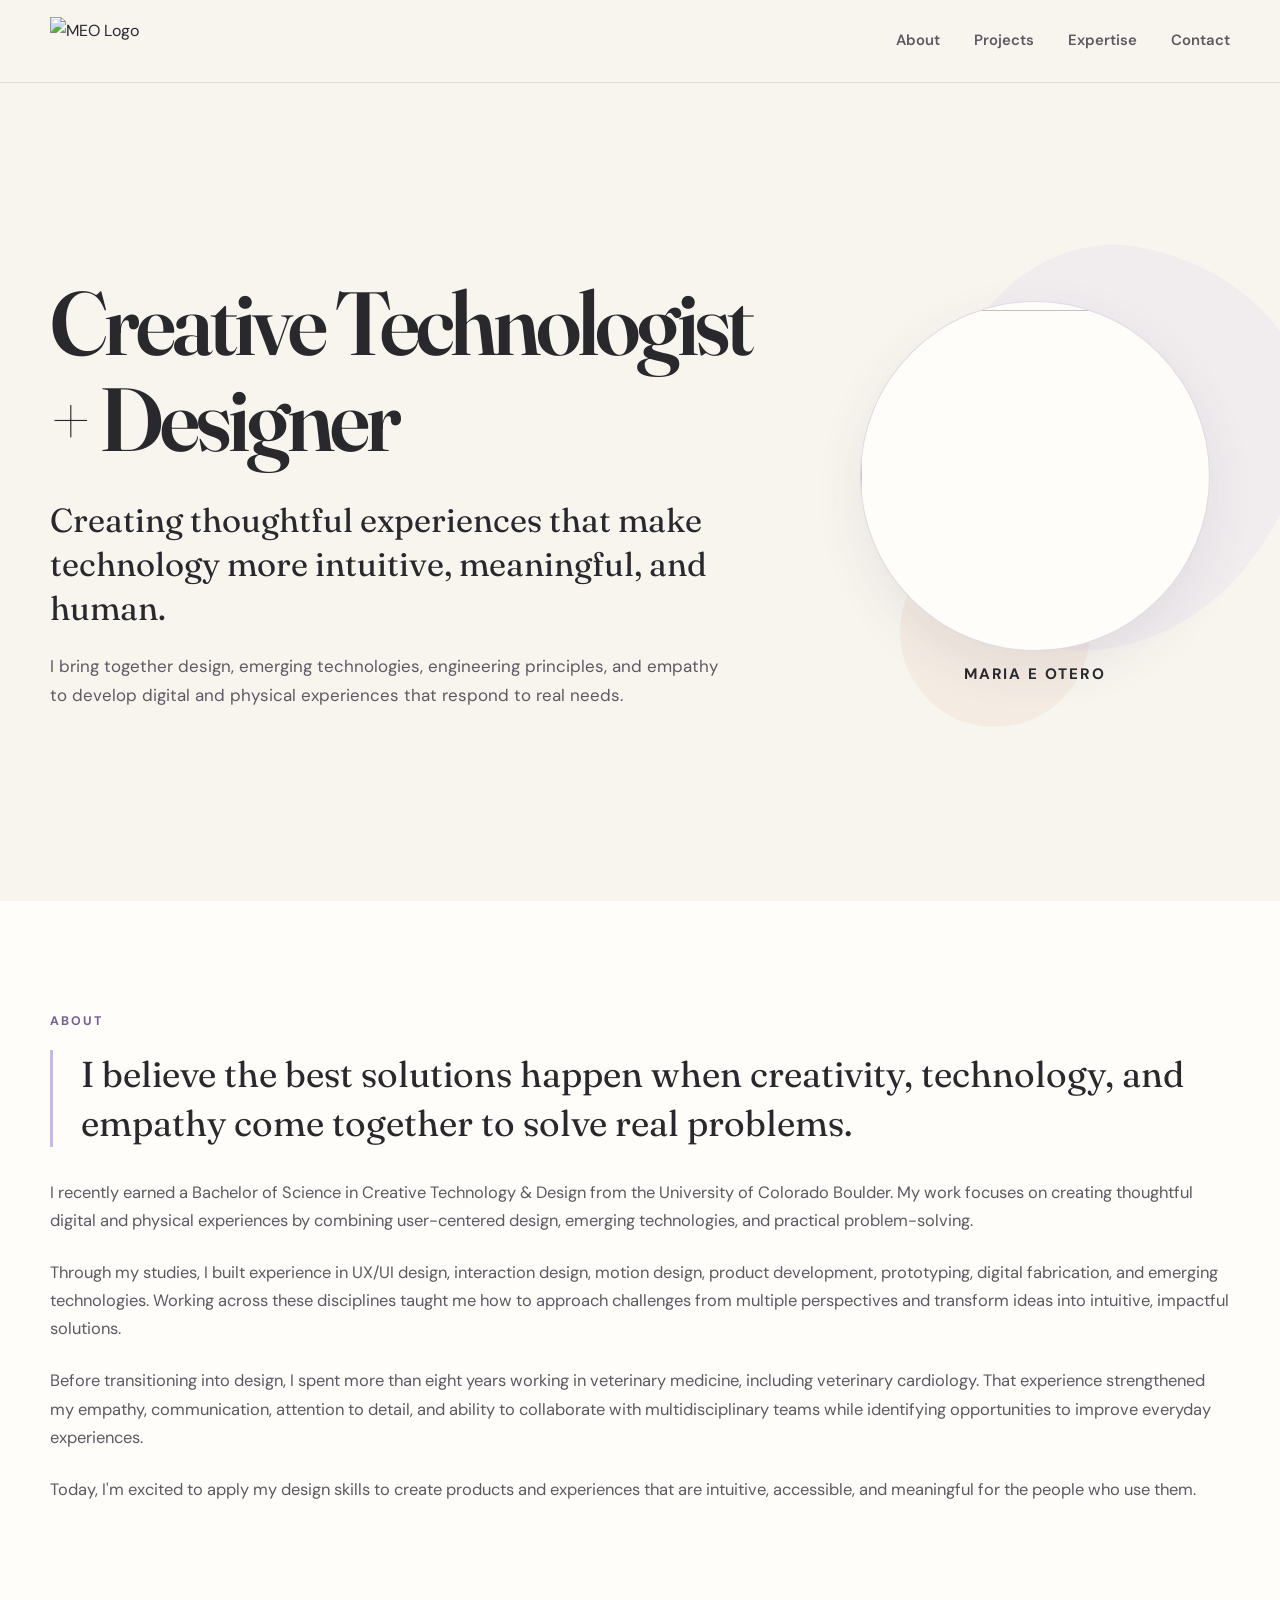
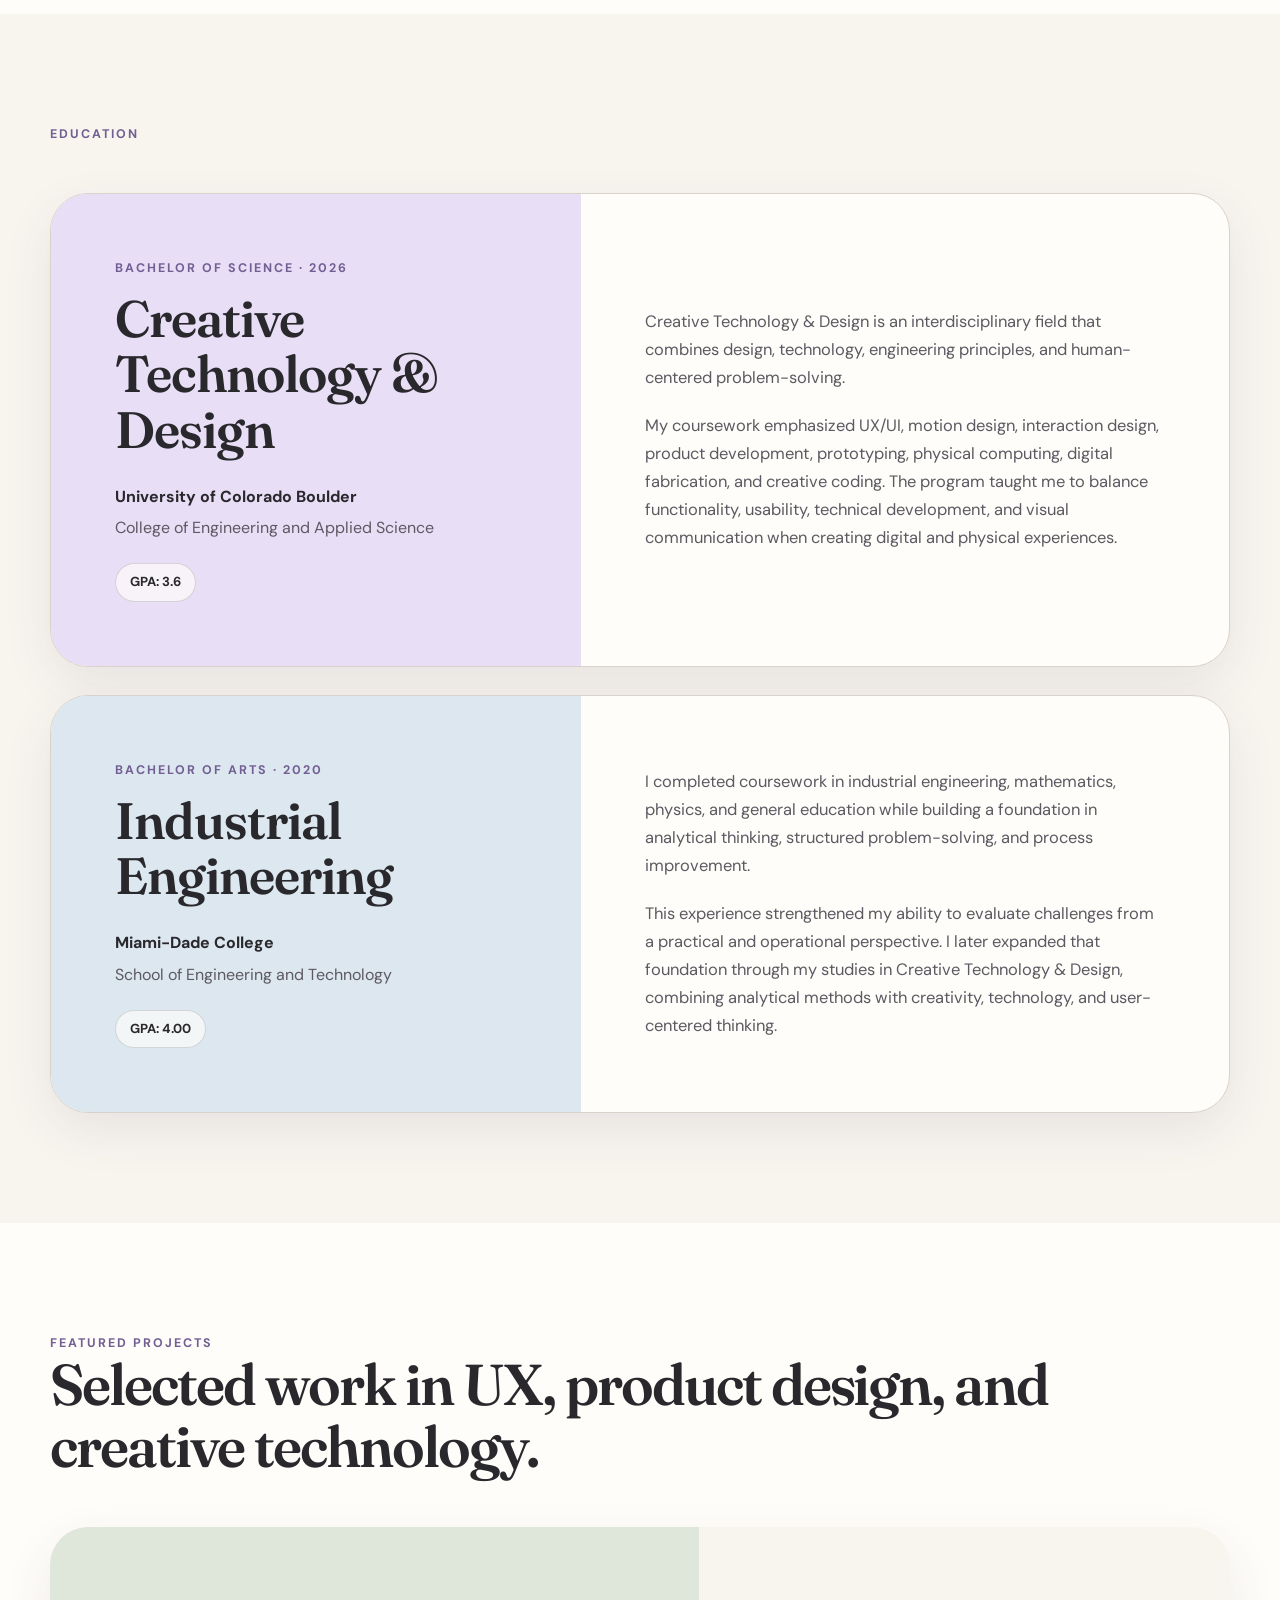
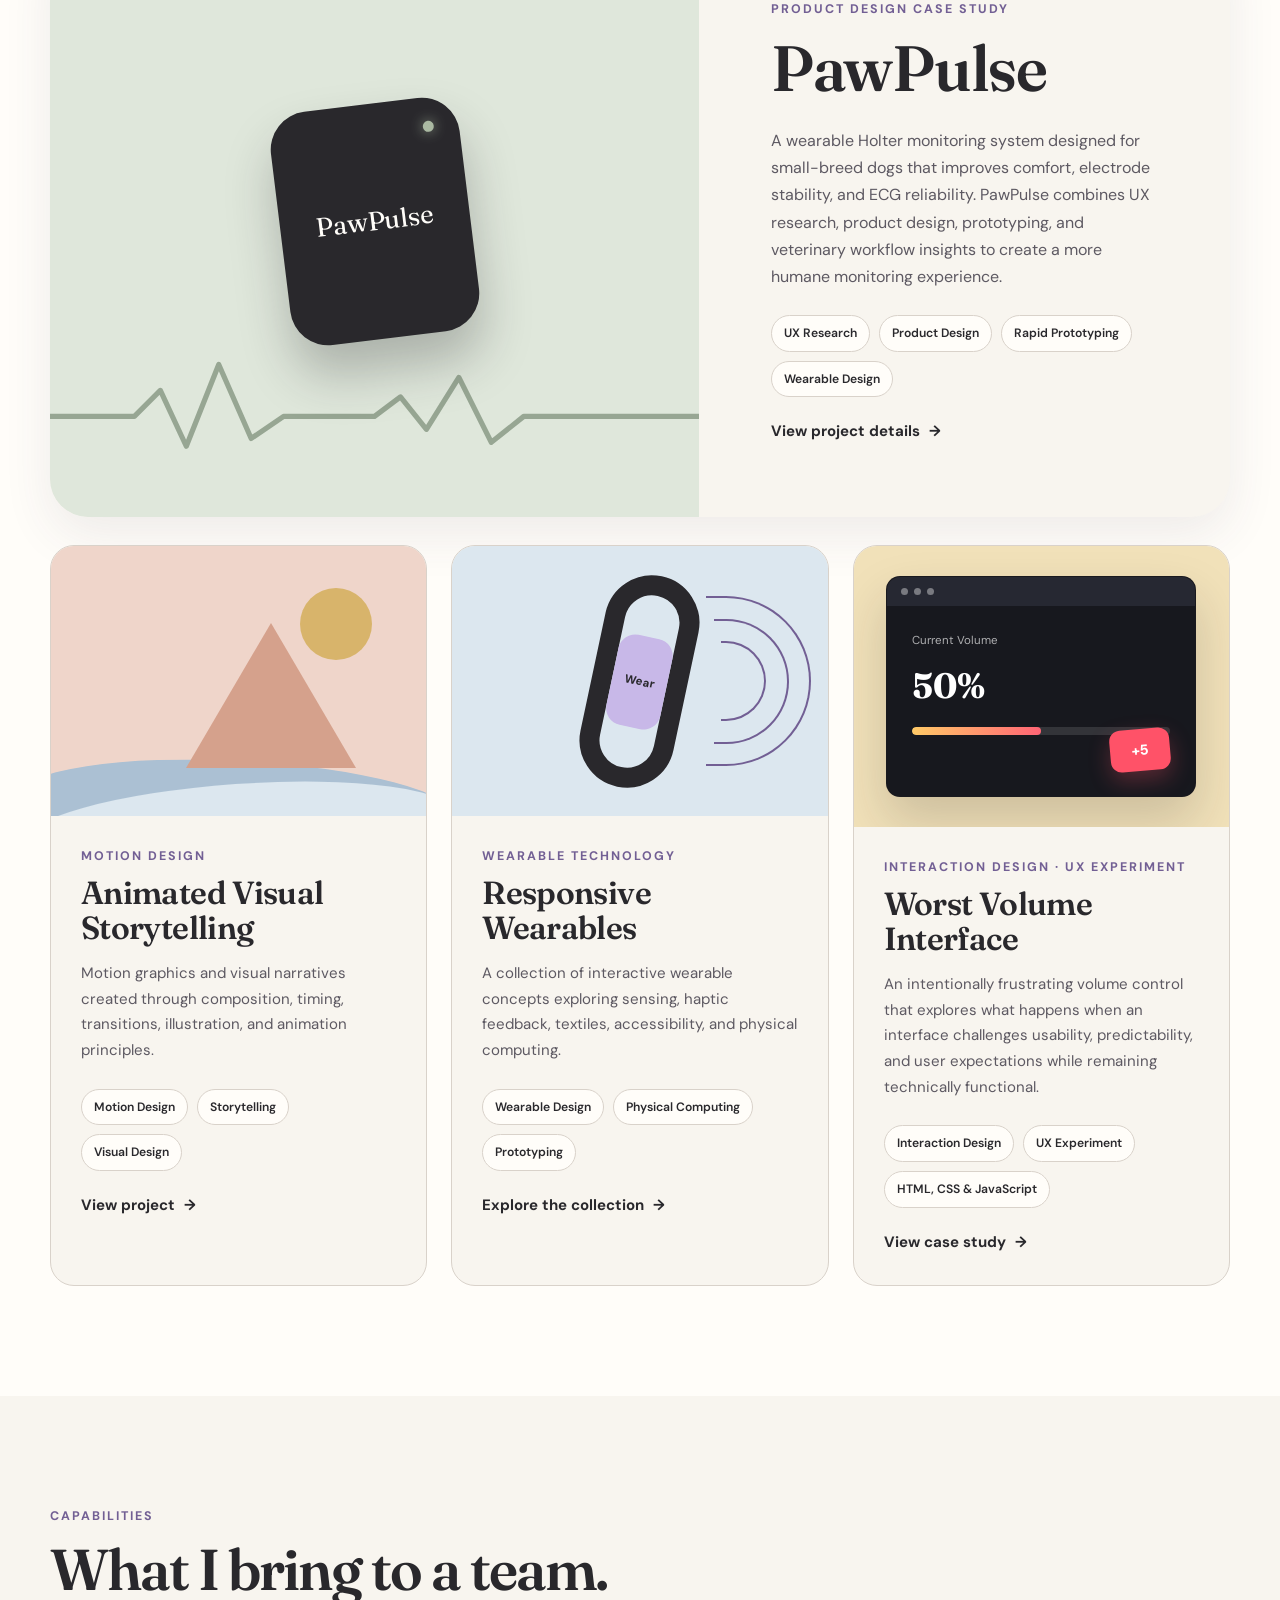
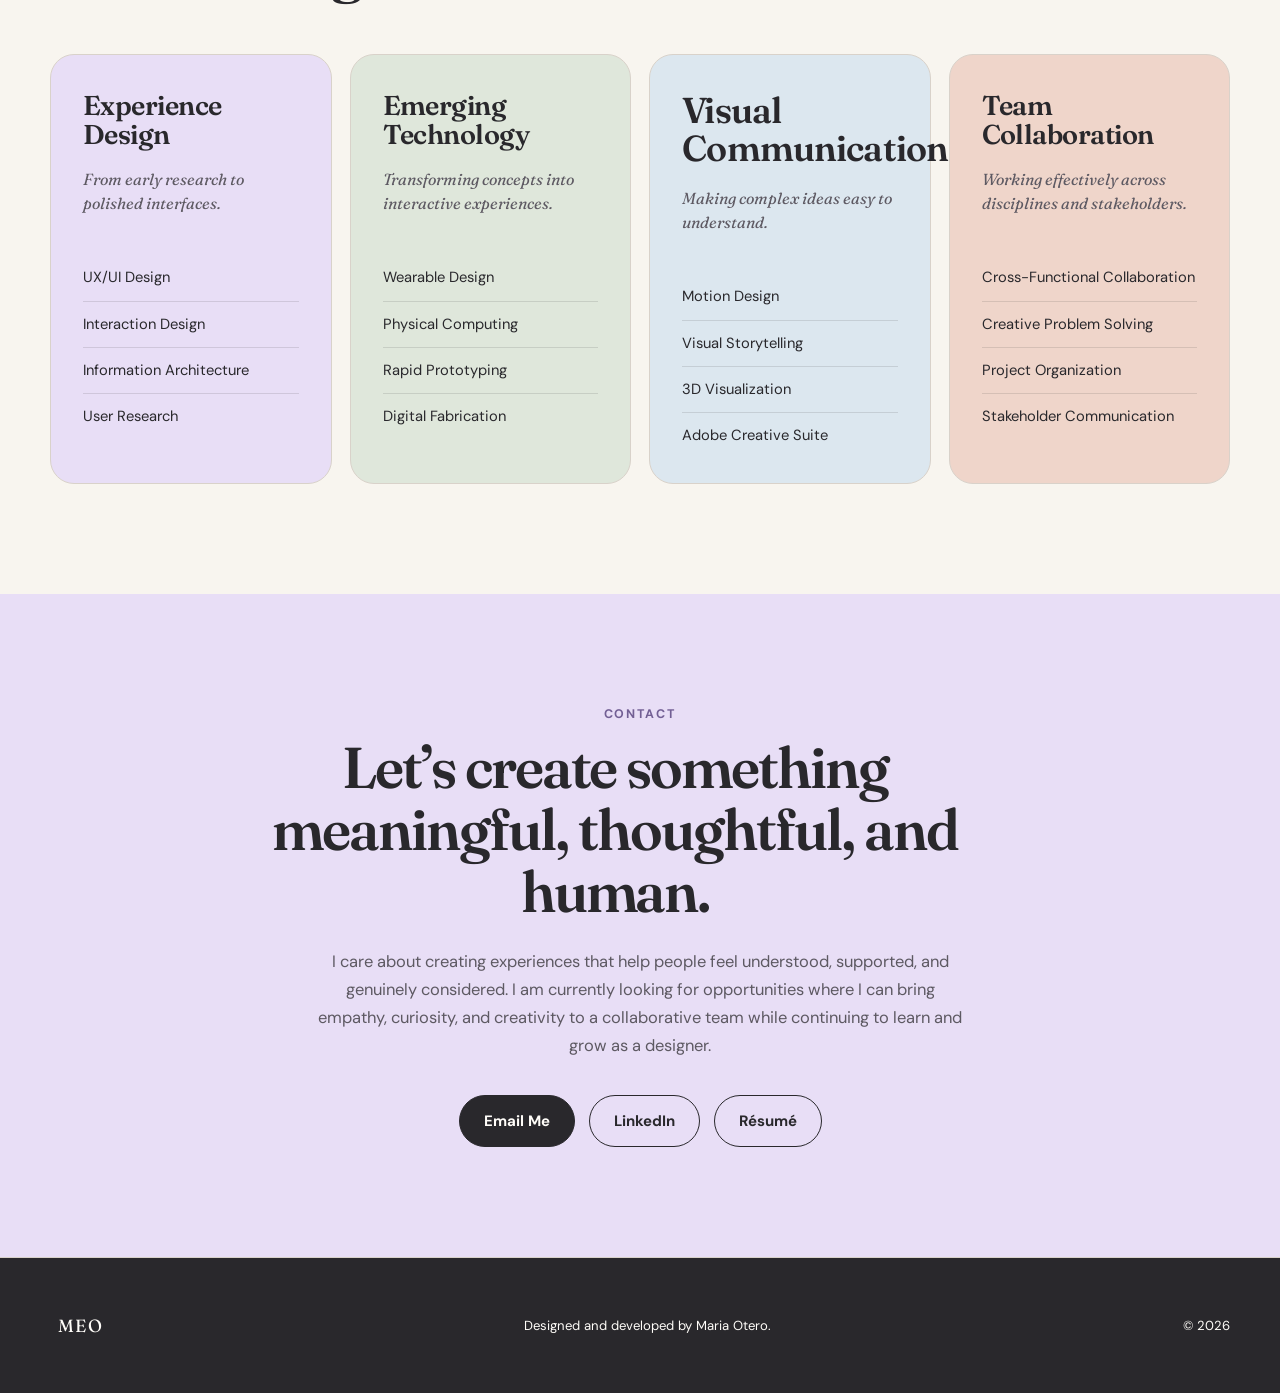
==== index.html @ 3a594c8f "progression" ====
<!DOCTYPE html>
<html lang="en">
<head>
  <meta charset="UTF-8">

  <meta
    name="viewport"
    content="width=device-width, initial-scale=1.0"
  >

  <meta
    name="description"
    content="Portfolio of Maria Otero, a Creative Technologist and Designer creating thoughtful digital and physical experiences."
  >

  <title>Maria Otero | Creative Technologist + Designer</title>

  <link rel="stylesheet" href="style.css">
</head>

<body>

  <!-- Header and navigation -->
<header class="site-header">
  <nav class="navigation container" aria-label="Main navigation">

    <a class="brand" href="#home" aria-label="Maria Otero homepage">
  <img
    src="assets/images/meo-logo.png"
    alt="MEO Logo"
    class="brand-logo"
  >
</a>

    <div class="nav-links">
      <a href="#about">About</a>
      <a href="#projects">Projects</a>
      <a href="#expertise">Expertise</a>
      <a href="#contact">Contact</a>
    </div>

  </nav>
  </header>


  <main>

    <!-- Hero -->
<section class="hero section" id="home">
  <div class="hero-layout container">

    <div class="hero-content">

      <h1>Creative Technologist + Designer</h1>

      <p class="hero-tagline">
        Creating thoughtful experiences that make technology more
        intuitive, meaningful, and human.
      </p>

      <p class="hero-description">
        I bring together design, emerging technologies, engineering
        principles, and empathy to develop digital and physical
        experiences that respond to real needs.
      </p>

    </div>

    <div class="hero-art" aria-hidden="true">

      <div class="hero-shape hero-shape-one"></div>
      <div class="hero-shape hero-shape-two"></div>

      <div class="hero-portrait-group">

        <div class="hero-portrait-placeholder">
          <img
            class="hero-portrait"
            src="assets/images/maria-portrait.png"
            alt=""
          >
        </div>

        <p class="hero-portrait-name">Maria E Otero</p>

      </div>

    </div>

  </div>
</section>


    <!-- About -->
    <section class="about section" id="about">
      <div class="container">

        <p class="section-label">About</p>

        <div class="about-introduction">
          <p>
            I believe the best solutions happen when creativity, technology,
            and empathy come together to solve real problems.
          </p>
        </div>

        <div class="about-copy">
          <p>
            I recently earned a Bachelor of Science in Creative Technology & Design from the University of Colorado Boulder. My work focuses on creating thoughtful digital and physical experiences by combining user-centered design, emerging technologies, and practical problem-solving.
          </p>

          <p>
            Through my studies, I built experience in UX/UI design, interaction
    design, motion design, product development, prototyping, digital
    fabrication, and emerging technologies. Working across these disciplines
    taught me how to approach challenges from multiple perspectives and
    transform ideas into intuitive, impactful solutions.
          </p>

          <p>
            Before transitioning into design, I spent more than eight years working
    in veterinary medicine, including veterinary cardiology. That experience
    strengthened my empathy, communication, attention to detail, and ability
    to collaborate with multidisciplinary teams while identifying opportunities
    to improve everyday experiences.
          </p>

          <p>
            Today, I'm excited to apply my design skills to create products and
    experiences that are intuitive, accessible, and meaningful for the people
    who use them.
          </p>
        </div>

      </div>
    </section>


    <!-- Education -->
<section class="education section" id="education">
  <div class="container">

    <div class="section-heading">
      <p class="section-label">Education</p>
    </div>

    <div class="education-list">

      <!-- Creative Technology & Design degree -->
      <article class="education-card education-card-primary">

        <div class="education-main">
          <p class="card-eyebrow">Bachelor of Science · 2026</p>

          <h3>Creative Technology &amp; Design</h3>

          <p class="school-name">
            University of Colorado Boulder
          </p>

          <p class="college-name">
            College of Engineering and Applied Science
          </p>

          <p class="education-grade">
            GPA: 3.6
          </p>
        </div>

        <div class="education-description">
          <p>
            Creative Technology &amp; Design is an interdisciplinary field
            that combines design, technology, engineering principles, and
            human-centered problem-solving.
          </p>

          <p>
            My coursework emphasized UX/UI, motion design, interaction
            design, product development, prototyping, physical computing,
            digital fabrication, and creative coding. The program taught me
            to balance functionality, usability, technical development, and
            visual communication when creating digital and physical
            experiences.
          </p>
        </div>

      </article>


      <!-- Industrial Engineering degree -->
      <article class="education-card education-card-secondary">

        <div class="education-main">
          <p class="card-eyebrow">Bachelor of Arts · 2020</p>

          <h3>Industrial Engineering</h3>

          <p class="school-name">
            Miami-Dade College
          </p>

          <p class="college-name">
            School of Engineering and Technology
          </p>

          <p class="education-grade">
            GPA: 4.00
          </p>
        </div>

        <div class="education-description">
          <p>
            I completed coursework in industrial engineering, mathematics,
            physics, and general education while building a foundation in
            analytical thinking, structured problem-solving, and process
            improvement.
          </p>

          <p>
            This experience strengthened my ability to evaluate challenges
            from a practical and operational perspective. I later expanded
            that foundation through my studies in Creative Technology
            &amp; Design, combining analytical methods with creativity,
            technology, and user-centered thinking.
          </p>
        </div>

      </article>

    </div>

  </div>
</section>


    <!-- Projects -->
<section class="projects section" id="projects">
  <div class="container">

    <div class="section-heading">
      <div>
        <p class="section-label">Featured Projects</p>
        <h2>Selected work in UX, product design, and creative technology.</h2>
      </div>
    </div>

    <!-- Featured project -->
    <article class="featured-project">
      <div class="featured-project-visual">
        <div class="pawpulse-device">
          <span class="device-light"></span>
          <p>PawPulse</p>
        </div>

        <div class="signal-line" aria-hidden="true">
          <svg viewBox="0 0 500 100" role="presentation">
            <polyline
              points="0,55 65,55 85,35 105,78 130,15 155,72 180,55 250,55 270,40 290,65 315,25 340,75 365,55 500,55"
              fill="none"
              stroke="currentColor"
              stroke-width="4"
              stroke-linecap="round"
              stroke-linejoin="round"
            />
          </svg>
        </div>
      </div>

      <div class="featured-project-content">
        <p class="card-eyebrow">Product Design Case Study</p>

        <h3>PawPulse</h3>

        <p>
          A wearable Holter monitoring system designed for small-breed dogs
          that improves comfort, electrode stability, and ECG reliability.
          PawPulse combines UX research, product design, prototyping, and
          veterinary workflow insights to create a more humane monitoring
          experience.
        </p>

        <div class="project-tags">
          <span>UX Research</span>
          <span>Product Design</span>
          <span>Rapid Prototyping</span>
          <span>Wearable Design</span>
        </div>

        <a class="text-link" href="pawpulse.html">
          View project details
          <span aria-hidden="true">→</span>
        </a>
      </div>
    </article>

    <!-- Additional projects -->
    <div class="project-grid">

      <!-- Motion Design -->
      <article class="project-card">
        <div class="project-visual motion-visual" aria-hidden="true">
          <div class="motion-sun"></div>
          <div class="motion-wave wave-one"></div>
          <div class="motion-wave wave-two"></div>
          <div class="motion-volcano"></div>
        </div>

        <div class="project-card-content">
          <p class="card-eyebrow">Motion Design</p>

          <h3>Animated Visual Storytelling</h3>

          <p>
            Motion graphics and visual narratives created through composition,
            timing, transitions, illustration, and animation principles.
          </p>

          <div class="project-tags">
            <span>Motion Design</span>
            <span>Storytelling</span>
            <span>Visual Design</span>
          </div>

          <a class="text-link" href="motion-design.html">
            View project
            <span aria-hidden="true">→</span>
          </a>
        </div>
      </article>

      <!-- Wearable Technology -->
<article class="project-card">
  <div class="project-visual echoband-visual" aria-hidden="true">
    <div class="wristband">
      <div class="wristband-screen">Wear</div>
    </div>

    <span class="echo echo-one"></span>
    <span class="echo echo-two"></span>
    <span class="echo echo-three"></span>
  </div>

  <div class="project-card-content">
    <p class="card-eyebrow">Wearable Technology</p>

    <h3>Responsive Wearables</h3>

    <p>
      A collection of interactive wearable concepts exploring sensing,
      haptic feedback, textiles, accessibility, and physical computing.
    </p>

    <div class="project-tags">
      <span>Wearable Design</span>
      <span>Physical Computing</span>
      <span>Prototyping</span>
    </div>

    <a class="text-link" href="wearable-technology.html">
      Explore the collection
      <span aria-hidden="true">→</span>
    </a>
  </div>
</article>

      <!-- Interactive Web -->
<article class="project-card">

  <div class="project-visual interaction-visual" aria-hidden="true">
    <div class="worst-volume-preview">

      <div class="worst-volume-browser">
        <div class="browser-bar">
          <span></span>
          <span></span>
          <span></span>
        </div>

        <div class="worst-volume-screen">
          <p>Current Volume</p>

          <div class="worst-volume-number">
            50%
          </div>

          <div class="worst-volume-meter">
            <span></span>
          </div>

          <div class="escaping-volume-button">
            +5
          </div>
        </div>
      </div>

    </div>
  </div>

  <div class="project-card-content">

    <p class="card-eyebrow">
      Interaction Design · UX Experiment
    </p>

    <h3>Worst Volume Interface</h3>

    <p>
      An intentionally frustrating volume control that explores what happens
      when an interface challenges usability, predictability, and user
      expectations while remaining technically functional.
    </p>

    <div class="project-tags">
      <span>Interaction Design</span>
      <span>UX Experiment</span>
      <span>HTML, CSS &amp; JavaScript</span>
    </div>

    <a class="text-link" href="interactive-web.html">
      View case study
      <span aria-hidden="true">→</span>
    </a>

  </div>
</article>

    </div>
  </div>
</section>


    <!-- Capabilities -->
<section class="skills section" id="expertise">

  <div class="container">

    <div class="section-heading">
      <div>

        <p class="section-label">
          Capabilities
        </p>

        <h2>
          What I bring to a team.
        </h2>

      </div>
    </div>


    <div class="skills-grid">

      <!-- Experience Design -->
      <article class="skill-card">

        <h3>
          Experience Design
        </h3>

        <p class="skill-description">
          From early research to polished interfaces.
        </p>

        <ul>
          <li>UX/UI Design</li>
          <li>Interaction Design</li>
          <li>Information Architecture</li>
          <li>User Research</li>
        </ul>

      </article>


      <!-- Emerging Technology -->
      <article class="skill-card">

        <h3>
          Emerging Technology
        </h3>

        <p class="skill-description">
          Transforming concepts into interactive experiences.
        </p>

        <ul>
          <li>Wearable Design</li>
          <li>Physical Computing</li>
          <li>Rapid Prototyping</li>
          <li>Digital Fabrication</li>
        </ul>

      </article>


      <!-- Visual Communication -->
      <article class="skill-card">

        <h3>
          Visual Communication
        </h3>

        <p class="skill-description">
          Making complex ideas easy to understand.
        </p>

        <ul>
          <li>Motion Design</li>
          <li>Visual Storytelling</li>
          <li>3D Visualization</li>
          <li>Adobe Creative Suite</li>
        </ul>

      </article>


      <!-- Team Collaboration -->
      <article class="skill-card">

        <h3>
          Team Collaboration
        </h3>

        <p class="skill-description">
          Working effectively across disciplines and stakeholders.
        </p>

        <ul>
          <li>Cross-Functional Collaboration</li>
          <li>Creative Problem Solving</li>
          <li>Project Organization</li>
          <li>Stakeholder Communication</li>
        </ul>

      </article>

    </div>

  </div>

</section>

<!-- Contact -->
<section class="contact section" id="contact">

  <div class="contact-container container">

    <p class="section-label">Contact</p>

    <h2>
      Let’s create something meaningful, thoughtful, and human.
    </h2>

    <p class="contact-description">
      I care about creating experiences that help people feel understood,
      supported, and genuinely considered. I am currently looking for
      opportunities where I can bring empathy, curiosity, and creativity
      to a collaborative team while continuing to learn and grow as a designer.
    </p>

    <div class="contact-buttons">

      <a
        class="button button-primary"
        href="mailto:meotero.94@gmail.com"
      >
        Email Me
      </a>

      <a
        class="button button-secondary"
        href="https://www.linkedin.com/in/mariae-otero/"
        target="_blank"
        rel="noopener noreferrer"
      >
        LinkedIn
      </a>

      <a
        class="button button-secondary"
        href="assets/resume/Maria-Otero-Resume.pdf"
        target="_blank"
        rel="noopener noreferrer"
      >
        Résumé
      </a>

    </div>

  </div>

</section>

</main>


  <!-- Footer -->
  <footer class="site-footer">
    <div class="footer-content container">
      <div class="footer-brand">
        <span class="brand-line"></span>
        <span>MEO</span>
        <span class="brand-line"></span>
      </div>

      <p>Designed and developed by Maria Otero.</p>
      <p>© 2026</p>
    </div>
  </footer>

</body>
</html>
---- style.css ----
/* -------------------------------------------------
   Google Fonts
-------------------------------------------------- */

@import url("https://fonts.googleapis.com/css2?family=DM+Sans:wght@400;500;600;700&family=Fraunces:opsz,wght@9..144,500;9..144,600;9..144,700&display=swap");


/* -------------------------------------------------
   Brand variables
-------------------------------------------------- */

:root {
  --cream: #f8f5ef;
  --cream-dark: #eee8df;
  --white: #fffdf9;

  --lavender: #c8b8e8;
  --lavender-light: #e8def6;
  --lavender-dark: #725f94;

  --terracotta: #d5a18c;
  --terracotta-light: #efd5ca;

  --sage: #aab9a2;
  --sage-light: #dfe7db;

  --blue: #abc0d3;
  --blue-light: #dce7ef;

  --mustard: #d8b46b;
  --mustard-light: #f1e1b9;

  --ink: #29282c;
  --ink-soft: #5d5962;
  --line: #d9d2ca;

  --heading-font: "Fraunces", Georgia, serif;
  --body-font: "DM Sans", Arial, sans-serif;

  --page-width: 1180px;
  --narrow-width: 850px;

  --radius-small: 14px;
  --radius-medium: 24px;
  --radius-large: 38px;

  --shadow-soft: 0 18px 50px rgba(63, 52, 74, 0.09);
  --transition: 180ms ease;
}


/* -------------------------------------------------
   Reset and global styles
-------------------------------------------------- */

* {
  box-sizing: border-box;
  margin: 0;
  padding: 0;
}

html {
  scroll-behavior: smooth;
}

body {
  background: var(--cream);
  color: var(--ink);
  font-family: var(--body-font);
  font-size: 16px;
  line-height: 1.7;
}

img,
svg {
  display: block;
  max-width: 100%;
}

a {
  color: inherit;
}

button,
a {
  -webkit-tap-highlight-color: transparent;
}

ul {
  list-style: none;
}

section {
  scroll-margin-top: 100px;
}

.container {
  width: min(calc(100% - 40px), var(--page-width));
  margin-inline: auto;
}

.narrow-container {
  max-width: var(--narrow-width);
}

.section {
  padding: 110px 0;
}

.section-label,
.eyebrow,
.card-eyebrow {
  color: var(--lavender-dark);
  font-size: 0.78rem;
  font-weight: 700;
  letter-spacing: 0.16em;
  text-transform: uppercase;
}

.section-heading {
  margin-bottom: 48px;
}

.contact h2 {
  max-width: 800px;
  margin-top: 12px;
}

h1,
h2,
h3 {
  font-family: var(--heading-font);
  font-weight: 600;
  line-height: 1.08;
}

h1 {
  max-width: 900px;
  font-size: clamp(3rem, 7vw, 6.7rem);
  letter-spacing: -0.045em;
}

h2 {
  font-size: clamp(2.2rem, 4.5vw, 4rem);
  letter-spacing: -0.035em;
}

h3 {
  font-size: clamp(1.55rem, 2.5vw, 2.2rem);
  letter-spacing: -0.02em;
}


/* -------------------------------------------------
   Navigation
-------------------------------------------------- */

.site-header {
  position: sticky;
  top: 0;
  z-index: 1000;
  border-bottom: 1px solid rgba(217, 210, 202, 0.75);
  background: rgba(248, 245, 239, 0.9);
  backdrop-filter: blur(14px);
}

.navigation {
  display: flex;
  min-height: 82px;
  align-items: center;
  justify-content: space-between;
}

.brand {
  display: inline-flex;
  align-items: center;
  gap: 8px;
  color: var(--ink);
  text-decoration: none;
}

.brand-logo {
  height: 48px;
  width: auto;
  display: block;
  transition: transform 0.25s ease;
}

.brand:hover .brand-logo {
  transform: scale(1.05);
}

.nav-links {
  display: flex;
  align-items: center;
  gap: 34px;
}

.nav-links a {
  position: relative;
  color: var(--ink-soft);
  font-size: 0.93rem;
  font-weight: 600;
  text-decoration: none;
}

.nav-links a::after {
  position: absolute;
  right: 0;
  bottom: -7px;
  left: 0;
  width: 0;
  height: 2px;
  margin: auto;
  background: var(--lavender-dark);
  content: "";
  transition: width var(--transition);
}

.nav-links a:hover,
.nav-links a:focus-visible {
  color: var(--ink);
}

.nav-links a:hover::after,
.nav-links a:focus-visible::after {
  width: 100%;
}


/* -------------------------------------------------
   Buttons and text links
-------------------------------------------------- */

.button {
  display: inline-flex;
  min-height: 52px;
  align-items: center;
  justify-content: center;
  border: 1px solid var(--ink);
  border-radius: 999px;
  padding: 12px 24px;
  font-size: 0.94rem;
  font-weight: 700;
  text-decoration: none;
  transition:
    transform var(--transition),
    background-color var(--transition),
    color var(--transition),
    box-shadow var(--transition);
}

.button:hover,
.button:focus-visible {
  transform: translateY(-3px);
}

.button-primary {
  background: var(--ink);
  color: var(--white);
}

.button-primary:hover,
.button-primary:focus-visible {
  box-shadow: 0 12px 28px rgba(41, 40, 44, 0.2);
}

.button-secondary {
  background: transparent;
  color: var(--ink);
}

.button-secondary:hover,
.button-secondary:focus-visible {
  background: var(--white);
}

.text-link {
  display: inline-flex;
  align-items: center;
  gap: 9px;
  margin-top: 22px;
  color: var(--ink);
  font-size: 0.94rem;
  font-weight: 700;
  text-decoration: none;
}

.text-link span {
  transition: transform var(--transition);
}

.text-link:hover span,
.text-link:focus-visible span {
  transform: translateX(5px);
}


/* -------------------------------------------------
   Hero
-------------------------------------------------- */

.hero {
  min-height: calc(100vh - 82px);
  display: flex;
  align-items: center;
  overflow: hidden;
}

.hero-layout {
  display: grid;
  align-items: center;
  gap: 65px;
  grid-template-columns: minmax(0, 1.3fr) minmax(320px, 0.7fr);
}

.hero-content {
  position: relative;
  z-index: 2;
}

.hero-content .eyebrow {
  margin-bottom: 20px;
}

.hero-tagline {
  max-width: 710px;
  margin-top: 30px;
  font-family: var(--heading-font);
  font-size: clamp(1.45rem, 2.6vw, 2.2rem);
  line-height: 1.32;
}

.hero-description {
  max-width: 670px;
  margin-top: 22px;
  color: var(--ink-soft);
  font-size: 1.06rem;
}

.hero-buttons {
  display: flex;
  flex-wrap: wrap;
  gap: 14px;
  margin-top: 36px;
}

.hero-art {
  position: relative;
  min-height: 520px;
}

.hero-shape {
  position: absolute;
  border-radius: 50%;
}

.hero-shape-one {
  top: 15px;
  right: -70px;
  width: 360px;
  height: 410px;
  border-radius: 45% 55% 60% 40% / 45% 38% 62% 55%;
  background: var(--lavender-light);
  transform: rotate(10deg);
}

.hero-shape-two {
  right: 140px;
  bottom: 25px;
  width: 190px;
  height: 190px;
  background: var(--terracotta-light);
}

.hero-portrait-placeholder {
  position: absolute;
  top: 95px;
  right: 35px;
  display: flex;
  width: 300px;
  height: 350px;
  flex-direction: column;
  align-items: center;
  justify-content: center;
  border: 1px solid rgba(114, 95, 148, 0.28);
  border-radius: 48% 52% 43% 57% / 50% 43% 57% 50%;
  background: rgba(255, 253, 249, 0.68);
  box-shadow: var(--shadow-soft);
  text-align: center;
  transform: rotate(-3deg);
}

.hero-portrait-placeholder span {
  font-family: var(--heading-font);
  font-size: 4.6rem;
  line-height: 1;
}

.hero-portrait-placeholder p {
  margin-top: 18px;
  color: var(--ink-soft);
  font-size: 0.78rem;
  font-weight: 700;
  letter-spacing: 0.12em;
  line-height: 1.5;
  text-transform: uppercase;
}

.hero-doodle {
  position: absolute;
  right: 180px;
  bottom: 0;
  width: 180px;
  color: var(--lavender-dark);
  transform: rotate(-8deg);
}

/* -------------------------------------------------
   About
-------------------------------------------------- */

.about {
  background: var(--white);
}

.about-introduction {
  margin-top: 18px;
  padding-left: 28px;
  border-left: 3px solid var(--lavender);
}

.about-introduction p {
  font-family: var(--heading-font);
  font-size: clamp(1.5rem, 3vw, 2.25rem);
  line-height: 1.35;
}

.about-copy {
  display: grid;
  gap: 24px;
  margin-top: 32px;
  color: var(--ink-soft);
  font-size: 1.03rem;
}


/* -------------------------------------------------
   Education
-------------------------------------------------- */

.education-list {
  display: grid;
  gap: 28px;
}

.education-card {
  display: grid;
  overflow: hidden;
  border: 1px solid var(--line);
  border-radius: var(--radius-large);
  background: var(--white);
  box-shadow: var(--shadow-soft);
  grid-template-columns: 0.9fr 1.1fr;
}

.education-main,
.education-description {
  padding: clamp(34px, 5vw, 64px);
}

.education-main {
  background: var(--lavender-light);
}

.education-card-secondary .education-main {
  background: var(--blue-light);
}

.education-main h3 {
  margin-top: 12px;
  font-size: clamp(2.2rem, 4vw, 3.5rem);
}

.school-name {
  margin-top: 26px;
  font-weight: 700;
}

.college-name {
  margin-top: 4px;
  color: var(--ink-soft);
}

.education-grade {
  display: inline-flex;
  margin-top: 22px;
  border: 1px solid rgba(41, 40, 44, 0.16);
  border-radius: 999px;
  background: rgba(255, 253, 249, 0.65);
  padding: 7px 14px;
  font-size: 0.82rem;
  font-weight: 700;
}

.education-description {
  display: flex;
  flex-direction: column;
  justify-content: center;
  gap: 20px;
  color: var(--ink-soft);
  font-size: 1.03rem;
}



/* -------------------------------------------------
   Projects
-------------------------------------------------- */

.projects {
  background: var(--white);
}

.featured-project {
  display: grid;
  overflow: hidden;
  border-radius: var(--radius-large);
  background: var(--cream);
  box-shadow: var(--shadow-soft);
  grid-template-columns: 1.1fr 0.9fr;
}

.featured-project-visual {
  position: relative;
  display: flex;
  min-height: 510px;
  align-items: center;
  justify-content: center;
  overflow: hidden;
  background: var(--sage-light);
}

.pawpulse-device {
  position: relative;
  z-index: 2;
  display: flex;
  width: 190px;
  height: 235px;
  align-items: center;
  justify-content: center;
  border-radius: 38px;
  background: var(--ink);
  box-shadow: 0 30px 50px rgba(41, 40, 44, 0.28);
  color: var(--white);
  transform: rotate(-7deg);
}

.pawpulse-device p {
  font-family: var(--heading-font);
  font-size: 1.65rem;
}

.device-light {
  position: absolute;
  top: 24px;
  right: 25px;
  width: 11px;
  height: 11px;
  border-radius: 50%;
  background: var(--sage);
  box-shadow: 0 0 13px rgba(170, 185, 162, 0.8);
}

.signal-line {
  position: absolute;
  bottom: 42px;
  left: 0;
  width: 100%;
  color: rgba(72, 94, 67, 0.48);
}

.featured-project-content {
  display: flex;
  flex-direction: column;
  justify-content: center;
  padding: clamp(36px, 6vw, 72px);
}

.featured-project-content h3 {
  margin-top: 13px;
  font-size: clamp(3rem, 5vw, 5rem);
}

.featured-project-content > p:not(.card-eyebrow) {
  margin-top: 25px;
  color: var(--ink-soft);
}

.project-tags {
  display: flex;
  flex-wrap: wrap;
  gap: 9px;
  margin-top: 25px;
}

.project-tags span {
  border: 1px solid var(--line);
  border-radius: 999px;
  background: var(--white);
  padding: 7px 12px;
  font-size: 0.76rem;
  font-weight: 600;
}

.project-grid {
  display: grid;
  gap: 24px;
  margin-top: 28px;
  grid-template-columns: repeat(3, minmax(0, 1fr));
}

.project-card {
  overflow: hidden;
  border: 1px solid var(--line);
  border-radius: var(--radius-medium);
  background: var(--cream);
  transition:
    transform var(--transition),
    box-shadow var(--transition);
}

.project-card:hover {
  transform: translateY(-6px);
  box-shadow: var(--shadow-soft);
}

.project-visual {
  position: relative;
  min-height: 270px;
  overflow: hidden;
}

.project-card-content {
  padding: 30px;
}

.project-card-content h3 {
  margin-top: 9px;
}

.project-card-content > p:not(.card-eyebrow) {
  margin-top: 16px;
  color: var(--ink-soft);
  font-size: 0.94rem;
}


/* -------------------------------------------------
   Motion project visual
-------------------------------------------------- */

.motion-visual {
  background: var(--terracotta-light);
}

.motion-sun {
  position: absolute;
  top: 42px;
  right: 54px;
  width: 72px;
  height: 72px;
  border-radius: 50%;
  background: var(--mustard);
}

.motion-volcano {
  position: absolute;
  right: 70px;
  bottom: 48px;
  width: 0;
  height: 0;
  border-right: 85px solid transparent;
  border-bottom: 145px solid var(--terracotta);
  border-left: 85px solid transparent;
}

.motion-wave {
  position: absolute;
  right: -30px;
  left: -30px;
  height: 90px;
  border-radius: 50%;
}

.wave-one {
  bottom: -35px;
  background: var(--blue);
  transform: rotate(3deg);
}

.wave-two {
  bottom: -58px;
  background: var(--blue-light);
  transform: rotate(-4deg);
}


/* -------------------------------------------------
   EchoBand project visual
-------------------------------------------------- */

.echoband-visual {
  display: flex;
  align-items: center;
  justify-content: center;
  background: var(--blue-light);
}

.wristband {
  position: relative;
  z-index: 2;
  display: flex;
  width: 95px;
  height: 215px;
  align-items: center;
  justify-content: center;
  border: 20px solid var(--ink);
  border-radius: 50px;
  transform: rotate(12deg);
}

.wristband-screen {
  display: flex;
  width: 72px;
  height: 92px;
  align-items: center;
  justify-content: center;
  border-radius: 17px;
  background: var(--lavender);
  font-size: 0.72rem;
  font-weight: 700;
}

.echo {
  position: absolute;
  border: 2px solid var(--lavender-dark);
  border-left: 0;
  border-radius: 0 100px 100px 0;
}

.echo-one {
  right: 62px;
  width: 45px;
  height: 80px;
}

.echo-two {
  right: 39px;
  width: 75px;
  height: 125px;
}

.echo-three {
  right: 17px;
  width: 105px;
  height: 170px;
}


/* -------------------------------------------------
   Interaction project visual
-------------------------------------------------- */

.interaction-visual {
  display: flex;
  align-items: center;
  justify-content: center;
  background: var(--mustard-light);
}

.browser-window {
  width: 78%;
  overflow: hidden;
  border: 1px solid rgba(41, 40, 44, 0.18);
  border-radius: 15px;
  background: var(--white);
  box-shadow: var(--shadow-soft);
}

.browser-bar {
  display: flex;
  gap: 6px;
  padding: 12px;
  background: var(--cream-dark);
}

.browser-bar span {
  width: 8px;
  height: 8px;
  border-radius: 50%;
  background: var(--terracotta);
}

.browser-content {
  display: flex;
  min-height: 150px;
  align-items: center;
  justify-content: center;
}

.volume-control {
  position: relative;
  width: 72%;
  height: 8px;
  border-radius: 999px;
  background: var(--ink);
}

.volume-dot {
  position: absolute;
  top: 50%;
  right: 12%;
  width: 25px;
  height: 25px;
  border: 5px solid var(--white);
  border-radius: 50%;
  background: var(--lavender-dark);
  box-shadow: 0 4px 12px rgba(41, 40, 44, 0.2);
  transform: translateY(-50%);
}

/* -------------------------------------------------
   Capabilities
-------------------------------------------------- */

.skills .section-heading {
  max-width: 760px;
  margin-bottom: 52px;
}

.skills .section-heading h2 {
  margin-top: 12px;
}

.skills-grid {
  display: grid;
  gap: 18px;
  grid-template-columns: repeat(4, minmax(0, 1fr));
}

.skill-card {
  display: flex;
  min-height: 370px;
  flex-direction: column;

  border: 1px solid var(--line);
  border-radius: var(--radius-medium);

  padding: 36px 32px;

  background: var(--white);
}

/* Card background colors */

.skill-card:nth-child(1) {
  background: var(--lavender-light);
}

.skill-card:nth-child(2) {
  background: var(--sage-light);
}

.skill-card:nth-child(3) {
  background: var(--blue-light);
}

.skill-card:nth-child(4) {
  background: var(--terracotta-light);
}

/* Card titles */

.skill-card h3 {
  margin: 0;

  font-size: clamp(1.7rem, 2.1vw, 2.15rem);
  line-height: 1.08;
}

/* Short supporting statement */

.skill-description {
  min-height: 76px;
  margin-top: 18px;

  color: var(--ink-soft);

  font-family: var(--heading-font);
  font-size: 1rem;
  font-style: italic;
  line-height: 1.5;
}

/* Capability lists */

.skill-card ul {
  display: grid;
  gap: 0;

  margin-top: 24px;
}

.skill-card li {
  padding: 12px 0;

  border-bottom: 1px solid rgba(41, 40, 44, 0.13);

  font-size: 0.92rem;
  line-height: 1.45;
}

.skill-card li:first-child {
  padding-top: 0;
}

.skill-card li:last-child {
  padding-bottom: 0;
  border-bottom: 0;
}

/* Tablet */

@media (max-width: 950px) {
  .skills-grid {
    grid-template-columns: repeat(2, minmax(0, 1fr));
  }

  .skill-card {
    min-height: 350px;
  }
}

/* Mobile */

@media (max-width: 650px) {
  .skills .section-heading {
    margin-bottom: 38px;
  }

  .skills-grid {
    grid-template-columns: 1fr;
  }

  .skill-card {
    min-height: auto;
    padding: 32px 26px;
  }

  .skill-description {
    min-height: auto;
  }
}


/* -------------------------------------------------
   Contact
-------------------------------------------------- */

.contact {
  background: var(--lavender-light);
  text-align: center;
}

.contact-container {
  max-width: 850px;
}

.contact-description {
  max-width: 650px;
  margin: 25px auto 0;
  color: var(--ink-soft);
  font-size: 1.03rem;
}

.contact-buttons {
  display: flex;
  flex-wrap: wrap;
  justify-content: center;
  gap: 14px;
  margin-top: 35px;
}


/* -------------------------------------------------
   Footer
-------------------------------------------------- */

.site-footer {
  border-top: 1px solid var(--line);
  background: var(--ink);
  color: var(--white);
}

.footer-content {
  display: flex;
  min-height: 135px;
  align-items: center;
  justify-content: space-between;
  gap: 25px;
  font-size: 0.82rem;
}

.footer-brand {
  display: inline-flex;
  align-items: center;
  gap: 8px;
  font-family: var(--heading-font);
  font-size: 1.1rem;
  letter-spacing: 0.08em;
}


/* -------------------------------------------------
   Tablet
-------------------------------------------------- */

@media (max-width: 950px) {
  .section {
    padding: 90px 0;
  }

  .hero {
    min-height: auto;
  }

  .hero-layout {
    grid-template-columns: 1fr;
  }

  .hero-art {
    min-height: 430px;
    max-width: 520px;
    width: 100%;
    margin-inline: auto;
  }

  .hero-portrait-placeholder {
    right: 80px;
  }

  .education-card {
    grid-template-columns: 1fr;
  }


  .featured-project {
    grid-template-columns: 1fr;
  }

  .featured-project-visual {
    min-height: 420px;
  }

  .project-grid {
    grid-template-columns: repeat(2, minmax(0, 1fr));
  }

  .project-card:last-child {
    grid-column: 1 / -1;
  }

  .skills-grid {
    grid-template-columns: repeat(2, minmax(0, 1fr));
  }
}


/* -------------------------------------------------
   Mobile
-------------------------------------------------- */

@media (max-width: 650px) {
  .container {
    width: min(calc(100% - 28px), var(--page-width));
  }

  .section {
    padding: 75px 0;
  }

  .navigation {
    min-height: auto;
    flex-direction: column;
    gap: 16px;
    padding: 18px 0;
  }

  .nav-links {
    width: 100%;
    justify-content: space-between;
    gap: 12px;
  }

  .nav-links a {
    font-size: 0.82rem;
  }

  h1 {
    font-size: clamp(2.7rem, 14vw, 4.7rem);
  }

  .hero {
    padding-top: 75px;
  }

  .hero-tagline {
    font-size: 1.45rem;
  }

  .hero-buttons,
  .contact-buttons {
    flex-direction: column;
  }

  .button {
    width: 100%;
  }

  .hero-art {
    min-height: 350px;
  }

  .hero-shape-one {
    right: -45px;
    width: 280px;
    height: 320px;
  }

  .hero-shape-two {
    right: auto;
    bottom: 15px;
    left: 5px;
    width: 145px;
    height: 145px;
  }

  .hero-portrait-placeholder {
    top: 40px;
    right: 20px;
    width: 245px;
    height: 285px;
  }

  .hero-portrait-placeholder span {
    font-size: 3.7rem;
  }

  .hero-doodle {
    right: 120px;
    bottom: -10px;
    width: 145px;
  }

  .section-heading {
    margin-bottom: 72px;
  }

  .education-main,
  .education-description,
  .featured-project-content {
    padding: 32px 25px;
  }

  .project-grid,
  .skills-grid {
    grid-template-columns: 1fr;
  }

  .project-card:last-child {
    grid-column: auto;
  }

  .featured-project-visual {
    min-height: 350px;
  }

  .skill-card {
    min-height: auto;
  }

  .footer-content {
    flex-direction: column;
    justify-content: center;
    padding: 35px 0;
    text-align: center;
  }
}


/* -------------------------------------------------
   Reduced motion accessibility
-------------------------------------------------- */

@media (prefers-reduced-motion: reduce) {
  html {
    scroll-behavior: auto;
  }

  *,
  *::before,
  *::after {
    transition-duration: 0.01ms !important;
  }
}

/* Portrait inside the hero artwork */

.hero-portrait-group {
  position: absolute;
  inset: 0;
  z-index: 3;

  display: flex;
  flex-direction: column;
  align-items: center;
  justify-content: center;
}

.hero-portrait-placeholder {
  position: static !important;
  inset: auto !important;
  transform: none !important;

  width: 340px;
  height: 340px;

  display: flex;
  align-items: center;
  justify-content: center;

  overflow: hidden;
  border-radius: 50%;
}

.hero-portrait {
  position: static !important;
  width: 95%;
  height: 95%;
  object-fit: contain;
  display: block;
}

.hero-portrait-name {
  position: static !important;
  transform: none !important;

  margin: 0.75rem 0 0;
  font-size: 1rem;
  font-weight: 700;
  letter-spacing: 0.18em;
  line-height: 1.2;
  text-align: center;
  text-transform: uppercase;
}

/* ==========================================
   Header Logo
========================================== */

.brand {
  display: flex;
  align-items: center;
  text-decoration: none;
}

.brand-logo {
  height: 48px;
  width: auto;
  display: block;
  transition: transform 0.25s ease;
}

.brand:hover .brand-logo {
  transform: scale(1.05);
}

/* ==================================================
   PAWPULSE CASE STUDY
   ================================================== */

.case-study-page {
  background: var(--cream);
  color: var(--ink);
}

.case-study-page section[id] {
  scroll-margin-top: 155px;
}

.case-study-header {
  background: rgba(248, 245, 239, 0.94);
}

.case-hero {
  padding: 85px 0 75px;
}

.case-back-link {
  display: inline-flex;
  align-items: center;
  gap: 10px;
  margin-bottom: 55px;
  color: var(--ink-soft);
  font-size: 0.92rem;
  font-weight: 700;
  text-decoration: none;
  transition: color var(--transition), transform var(--transition);
}

.case-back-link:hover,
.case-back-link:focus-visible {
  color: var(--ink);
  transform: translateX(-4px);
}

.case-hero-grid {
  display: grid;
  grid-template-columns: minmax(0, 1.3fr) minmax(280px, 0.7fr);
  gap: 75px;
  align-items: end;
}

.case-project-type {
  margin-bottom: 18px;
  color: var(--lavender-dark);
  font-size: 0.78rem;
  font-weight: 700;
  letter-spacing: 0.16em;
  text-transform: uppercase;
}

.case-hero h1 {
  max-width: none;
  font-size: clamp(4.8rem, 10vw, 8.5rem);
  line-height: 0.9;
  letter-spacing: -0.065em;
}

.case-hero-summary {
  max-width: 850px;
  margin-top: 30px;
  font-family: var(--heading-font);
  font-size: clamp(1.45rem, 2.7vw, 2.45rem);
  line-height: 1.25;
  letter-spacing: -0.025em;
}

.case-hero-introduction p {
  color: var(--ink-soft);
  font-size: 1rem;
  line-height: 1.75;
}

.case-meta-grid {
  display: grid;
  grid-template-columns: repeat(4, minmax(0, 1fr));
  margin-top: 65px;
  padding: 28px 0;
  border-top: 1px solid var(--line);
  border-bottom: 1px solid var(--line);
}

.case-meta-item {
  padding: 0 25px;
  border-right: 1px solid var(--line);
}

.case-meta-item:first-child { padding-left: 0; }
.case-meta-item:last-child { padding-right: 0; border-right: 0; }

.case-meta-label {
  margin-bottom: 8px;
  color: var(--lavender-dark);
  font-size: 0.74rem;
  font-weight: 700;
  letter-spacing: 0.12em;
  text-transform: uppercase;
}

.case-meta-item > p:last-child {
  font-size: 0.9rem;
  line-height: 1.5;
}

.case-hero-media,
.case-wide-media,
.case-photo-grid figure,
.case-final-grid figure,
.case-ecg-block figure,
.case-video-card {
  margin: 0;
}

.case-hero-media,
.case-wide-media {
  margin-top: 55px;
}

.case-wide-media-first {
  margin-top: 0;
  margin-bottom: 30px;
}

.case-hero-media img,
.case-wide-media img,
.case-photo-grid img,
.case-process-card > img,
.case-final-grid img,
.case-ecg-block img,
.case-video-card video {
  display: block;
  width: 100%;
  max-width: 100%;
  object-fit: contain;
  object-position: center;
  border-radius: var(--radius-medium);
  background: #efece6;
}

.case-hero-media img {
  height: auto;
  max-height: 760px;
}

.case-wide-media img {
  height: auto;
  max-height: 850px;
}

.case-photo-grid img {
  height: 390px;
  padding: 10px;
}

.case-process-card > img {
  height: 320px;
  padding: 10px;
  border-radius: 0;
  border-bottom: 1px solid var(--line);
}

.case-final-grid img {
  height: 520px;
  padding: 10px;
}

.case-final-primary img {
  height: 700px;
}

.case-ecg-block img {
  height: auto;
  max-height: 620px;
  padding: 10px;
}

.case-video-card video {
  height: 480px;
  background: #111;
}

.case-hero-media figcaption,
.case-wide-media figcaption,
.case-photo-grid figcaption,
.case-final-grid figcaption,
.case-ecg-block figcaption,
.case-video-card figcaption {
  margin-top: 12px;
  color: var(--ink-soft);
  font-size: 0.82rem;
  line-height: 1.5;
}

.case-section-navigation {
  position: sticky;
  top: 82px;
  z-index: 900;
  border-top: 1px solid rgba(217, 210, 202, 0.8);
  border-bottom: 1px solid rgba(217, 210, 202, 0.8);
  background: rgba(248, 245, 239, 0.94);
  backdrop-filter: blur(14px);
  -webkit-backdrop-filter: blur(14px);
}

.case-section-navigation-inner {
  display: flex;
  gap: 34px;
  overflow-x: auto;
  scrollbar-width: none;
}

.case-section-navigation-inner::-webkit-scrollbar { display: none; }

.case-section-navigation a {
  flex: 0 0 auto;
  padding: 16px 0;
  color: var(--ink-soft);
  font-size: 0.83rem;
  font-weight: 700;
  text-decoration: none;
}

.case-section-navigation a:hover,
.case-section-navigation a:focus-visible {
  color: var(--lavender-dark);
}

.case-section {
  padding: 95px 0;
}

.case-section-muted {
  background: var(--white);
}

.case-section-grid {
  display: grid;
  grid-template-columns: minmax(270px, 0.85fr) minmax(0, 1.15fr);
  gap: 90px;
  align-items: start;
}

.case-section-heading h2,
.case-section-intro h2 {
  max-width: 900px;
  margin-top: 13px;
  font-size: clamp(2.35rem, 4.5vw, 4rem);
  line-height: 1.05;
  letter-spacing: -0.04em;
}

.case-section-content {
  max-width: 690px;
}

.case-section-content > p {
  margin-bottom: 20px;
  color: var(--ink-soft);
  font-size: 1.02rem;
  line-height: 1.75;
}

.case-section-content > p:last-child { margin-bottom: 0; }

.case-section-content .case-lead {
  margin-bottom: 26px;
  color: var(--ink);
  font-family: var(--heading-font);
  font-size: clamp(1.35rem, 2.1vw, 1.75rem);
  line-height: 1.4;
}

.case-section-intro {
  max-width: 900px;
  margin-bottom: 55px;
}

.case-section-intro > p:last-child {
  max-width: 680px;
  margin-top: 22px;
  color: var(--ink-soft);
  font-size: 1.02rem;
  line-height: 1.75;
}

.case-photo-grid {
  display: grid;
  gap: 22px;
  margin-top: 45px;
}

.case-photo-grid-three {
  grid-template-columns: repeat(3, minmax(0, 1fr));
}

.case-compact-points {
  display: grid;
  grid-template-columns: repeat(3, minmax(0, 1fr));
  gap: 20px;
  margin-top: 45px;
}

.case-compact-points article {
  min-height: 220px;
  padding: 30px;
  border: 1px solid var(--line);
  border-radius: var(--radius-medium);
  background: var(--cream);
}

.case-feature-number,
.case-process-number {
  color: var(--lavender-dark);
  font-size: 0.76rem;
  font-weight: 700;
  letter-spacing: 0.12em;
}

.case-compact-points .case-feature-number,
.case-process-card .case-process-number,
.case-solution-features .case-feature-number {
  margin-bottom: 30px;
}

.case-compact-points h3,
.case-process-card h3,
.case-solution-features h3 {
  margin-bottom: 14px;
}

.case-compact-points p:last-child,
.case-process-card p:last-child,
.case-solution-features p:last-child {
  color: var(--ink-soft);
  font-size: 0.94rem;
  line-height: 1.65;
}

.case-key-insight {
  display: grid;
  grid-template-columns: 150px minmax(0, 1fr);
  gap: 55px;
  margin-top: 45px;
  padding: 40px;
  border-radius: var(--radius-medium);
  background: var(--ink);
  color: var(--white);
}

.case-key-insight-label {
  padding-top: 4px;
  color: rgba(255, 253, 249, 0.62);
  font-size: 0.74rem;
  font-weight: 700;
  letter-spacing: 0.13em;
  text-transform: uppercase;
}

.case-key-insight > p:last-child {
  font-family: var(--heading-font);
  font-size: clamp(1.35rem, 2.4vw, 2.05rem);
  line-height: 1.4;
}

.case-process-grid {
  display: grid;
  grid-template-columns: repeat(3, minmax(0, 1fr));
  gap: 22px;
}

.case-process-card {
  overflow: hidden;
  border: 1px solid var(--line);
  border-radius: var(--radius-medium);
  background: var(--cream);
}

.case-process-card > div {
  padding: 28px;
}

.case-metric-grid {
  display: grid;
  grid-template-columns: repeat(3, minmax(0, 1fr));
  gap: 18px;
  margin-top: 50px;
}

.case-metric-grid article {
  padding: 30px;
  border: 1px solid var(--line);
  border-radius: var(--radius-medium);
  background: var(--white);
}

.case-metric-grid strong,
.case-metric-grid span {
  display: block;
}

.case-metric-grid strong {
  font-family: var(--heading-font);
  font-size: 1.75rem;
}

.case-metric-grid span {
  margin-top: 8px;
  color: var(--ink-soft);
  font-size: 0.9rem;
}

.case-media-pair {
  display: grid;
  grid-template-columns: repeat(2, minmax(0, 1fr));
  gap: 24px;
  margin-top: 55px;
}

.case-video-card {
  overflow: hidden;
}

.case-video-card figcaption {
  display: grid;
  gap: 3px;
}

.case-video-card figcaption strong {
  color: var(--ink);
}

.case-ecg-block {
  display: grid;
  grid-template-columns: minmax(250px, 0.7fr) minmax(0, 1.3fr);
  gap: 55px;
  align-items: center;
  margin-top: 70px;
  padding: 45px;
  border-radius: var(--radius-large);
  background: var(--white);
}

.case-ecg-copy h3 {
  margin-top: 12px;
  font-size: clamp(2rem, 3.5vw, 3rem);
}

.case-ecg-copy > p:last-child {
  margin-top: 20px;
  color: var(--ink-soft);
}

.case-final-grid {
  display: grid;
  grid-template-columns: 1.25fr 0.75fr;
  gap: 24px;
  margin-top: 55px;
  align-items: start;
}

.case-solution-features {
  display: grid;
  grid-template-columns: repeat(4, minmax(0, 1fr));
  margin-top: 45px;
  border-top: 1px solid var(--line);
  border-bottom: 1px solid var(--line);
}

.case-solution-features article {
  min-height: 235px;
  padding: 30px 25px;
  border-right: 1px solid var(--line);
}

.case-solution-features article:first-child { padding-left: 0; }
.case-solution-features article:last-child { padding-right: 0; border-right: 0; }

.case-next-project {
  padding: 35px 0 85px;
}

.case-next-project-link {
  display: grid;
  grid-template-columns: 120px minmax(0, 1fr) auto;
  gap: 35px;
  align-items: center;
  padding: 45px 0;
  border-top: 1px solid var(--line);
  border-bottom: 1px solid var(--line);
  color: var(--ink);
  text-decoration: none;
}

.case-next-project-label {
  color: var(--ink-soft);
  font-size: 0.74rem;
  font-weight: 700;
  letter-spacing: 0.11em;
  text-transform: uppercase;
}

.case-next-project-title {
  font-family: var(--heading-font);
  font-size: clamp(2rem, 4vw, 3.8rem);
  line-height: 1;
  letter-spacing: -0.04em;
}

.case-next-project-arrow {
  font-size: 2.3rem;
}

@media (max-width: 1000px) {
  .case-hero-grid,
  .case-section-grid,
  .case-ecg-block {
    grid-template-columns: 1fr;
    gap: 42px;
  }

  .case-meta-grid { grid-template-columns: repeat(2, minmax(0, 1fr)); }
  .case-photo-grid-three,
  .case-process-grid { grid-template-columns: 1fr; }

  .case-photo-grid img,
  .case-process-card > img { height: 460px; }

  .case-final-grid { grid-template-columns: 1fr; }
  .case-final-grid img,
  .case-final-primary img { height: auto; max-height: 760px; }

  .case-solution-features { grid-template-columns: repeat(2, minmax(0, 1fr)); }
  .case-solution-features article:nth-child(2) { border-right: 0; }
  .case-solution-features article:nth-child(-n+2) { border-bottom: 1px solid var(--line); }
}

@media (max-width: 650px) {
  .case-study-page section[id] { scroll-margin-top: 185px; }
  .case-hero { padding: 65px 0 55px; }
  .case-back-link { margin-bottom: 38px; }
  .case-hero h1 { font-size: clamp(4rem, 21vw, 6rem); }
  .case-hero-summary { font-size: 1.5rem; }

  .case-meta-grid,
  .case-metric-grid,
  .case-media-pair,
  .case-solution-features { grid-template-columns: 1fr; }

  .case-meta-item,
  .case-meta-item:first-child,
  .case-meta-item:last-child {
    padding: 20px 0;
    border-right: 0;
    border-bottom: 1px solid var(--line);
  }

  .case-meta-item:last-child { border-bottom: 0; }
  .case-section-navigation { top: 120px; }
  .case-section-navigation-inner { gap: 25px; }
  .case-section { padding: 72px 0; }

  .case-photo-grid img,
  .case-process-card > img,
  .case-video-card video {
    height: auto;
    max-height: 520px;
  }

  .case-key-insight { grid-template-columns: 1fr; gap: 18px; padding: 30px 25px; }
  .case-ecg-block { padding: 30px 22px; }

  .case-solution-features article,
  .case-solution-features article:first-child,
  .case-solution-features article:last-child {
    min-height: auto;
    padding: 28px 0;
    border-right: 0;
    border-bottom: 1px solid var(--line);
  }

  .case-solution-features article:last-child { border-bottom: 0; }

  .case-next-project-link {
    grid-template-columns: 1fr auto;
    gap: 16px;
  }

  .case-next-project-label { grid-column: 1 / -1; }
}

/* ==================================================
   WEARABLE TECHNOLOGY COLLECTION
   ================================================== */

.wearable-page {
  background: var(--cream);
}

.wearable-hero {
  padding: 75px 0 85px;
}

.wearable-hero-grid {
  display: grid;
  grid-template-columns: minmax(0, 1.2fr) minmax(300px, 0.8fr);
  gap: 70px;
  align-items: end;
}

.wearable-hero h1 {
  margin-top: 14px;
  font-size: clamp(4rem, 8vw, 7rem);
}

.wearable-hero-copy {
  color: var(--ink-soft);
  font-family: var(--heading-font);
  font-size: clamp(1.35rem, 2.3vw, 1.9rem);
  line-height: 1.4;
}

.wearable-collection-summary {
  display: grid;
  grid-template-columns: repeat(3, minmax(0, 1fr));
  margin-top: 65px;
  border-top: 1px solid var(--line);
  border-bottom: 1px solid var(--line);
}

.wearable-collection-summary article {
  min-height: 135px;
  padding: 28px 24px;
  border-right: 1px solid var(--line);
}

.wearable-collection-summary article:first-child { padding-left: 0; }
.wearable-collection-summary article:last-child { padding-right: 0; border-right: 0; }

.wearable-collection-summary span {
  color: var(--lavender-dark);
  font-size: 0.75rem;
  font-weight: 700;
  letter-spacing: 0.14em;
}

.wearable-collection-summary p {
  margin-top: 12px;
  font-family: var(--heading-font);
  font-size: 1.25rem;
  line-height: 1.25;
}

.wearable-project-section { padding: 110px 0; }
.wearable-project-light { background: var(--white); }

.wearable-project-heading {
  display: block;
  margin-bottom: 55px;
}

.wearable-project-title { max-width: 760px; }

.wearable-project-number {
  margin-bottom: 18px;
  color: var(--lavender-dark);
  font-size: 0.82rem;
  font-weight: 700;
  letter-spacing: 0.28em;
  text-transform: uppercase;
}

.wearable-project-title h2 {
  margin: 0;
  font-size: clamp(3.2rem, 6vw, 5.2rem);
  line-height: 0.95;
}

.wearable-project-tagline {
  max-width: 620px;
  margin-top: 22px;
  color: var(--ink-soft);
  font-family: var(--heading-font);
  font-size: 1.45rem;
  line-height: 1.45;
}

.wearable-project-description {
  max-width: 760px;
  margin: -20px 0 50px;
}

.wearable-project-description p {
  color: var(--ink-soft);
  font-size: 1rem;
  line-height: 1.8;
}

.wearable-project-feature {
  display: grid;
  grid-template-columns: minmax(0, 1.45fr) minmax(250px, 0.55fr);
  gap: 28px;
  margin-top: 55px;
}

.wearable-feature-image {
  overflow: hidden;
  border: 1px solid var(--line);
  border-radius: var(--radius-large);
  background: var(--cream);
}

.wearable-feature-image img {
  display: block;
  width: 100%;
  height: 520px;
  object-fit: cover;
  object-position: center;
}

.wearable-feature-image-contain img {
  height: auto;
  min-height: 520px;
  object-fit: contain;
  background: var(--white);
}

.wearable-feature-details {
  display: flex;
  flex-direction: column;
  justify-content: center;
  overflow: hidden;
  border: 1px solid var(--line);
  border-radius: var(--radius-large);
  background: var(--cream);
  padding: 20px 38px;
}

.wearable-feature-details > div {
  padding: 28px 0;
  border-bottom: 1px solid var(--line);
}

.wearable-feature-details > div:last-child { border-bottom: 0; }

.wearable-detail-label {
  margin-bottom: 7px;
  color: var(--lavender-dark);
  font-size: 0.72rem;
  font-weight: 700;
  letter-spacing: 0.14em;
  text-transform: uppercase;
}

.wearable-feature-details div p:last-child { color: var(--ink-soft); }

.wearable-gallery {
  display: grid;
  grid-template-columns: repeat(3, minmax(0, 1fr));
  gap: 22px;
  margin-top: 28px;
}

.wearable-gallery-card,
.wearable-gallery-placeholder {
  overflow: hidden;
  border: 1px solid var(--line);
  border-radius: var(--radius-medium);
  background: var(--cream);
}

.wearable-gallery-card {
  transition: transform var(--transition), box-shadow var(--transition);
}

.wearable-gallery-card:hover {
  transform: translateY(-6px);
  box-shadow: var(--shadow-soft);
}

.wearable-gallery-card img {
  display: block;
  width: 100%;
  aspect-ratio: 4 / 3;
  object-fit: cover;
}

.wearable-gallery-card figcaption,
.wearable-gallery-placeholder figcaption {
  min-height: 116px;
  padding: 22px;
}

.wearable-gallery-card strong,
.wearable-gallery-placeholder figcaption strong {
  display: block;
  margin-bottom: 6px;
  font-family: var(--heading-font);
  font-size: 1.05rem;
  font-weight: 600;
}

.wearable-gallery-card span,
.wearable-gallery-placeholder figcaption span {
  color: var(--ink-soft);
  font-size: 0.88rem;
  line-height: 1.5;
}

.wearable-gallery-placeholder > div {
  display: flex;
  min-height: 285px;
  align-items: center;
  justify-content: center;
  background: var(--lavender-light);
  padding: 25px;
  color: var(--ink-soft);
  text-align: center;
}

.wearable-gallery-placeholder:nth-child(2) > div { background: var(--sage-light); }
.wearable-gallery-placeholder:nth-child(3) > div { background: var(--blue-light); }

.wearable-project-note {
  max-width: 820px;
  margin-top: 50px;
  padding: 30px;
  border-left: 4px solid var(--lavender);
  border-radius: 0 18px 18px 0;
  background: var(--white);
}

.wearable-project-light .wearable-project-note { background: var(--cream); }

.wearable-project-note p:last-child {
  margin-top: 10px;
  color: var(--ink-soft);
  line-height: 1.7;
}

@media (max-width: 950px) {
  .wearable-hero-grid,
  .wearable-project-feature { grid-template-columns: 1fr; }

  .wearable-collection-summary { grid-template-columns: 1fr; }

  .wearable-collection-summary article,
  .wearable-collection-summary article:first-child,
  .wearable-collection-summary article:last-child {
    min-height: auto;
    padding: 24px 0;
    border-right: 0;
    border-bottom: 1px solid var(--line);
  }

  .wearable-collection-summary article:last-child { border-bottom: 0; }
  .wearable-feature-image img { height: 440px; }
  .wearable-feature-image-contain img { height: auto; min-height: 0; }
}

@media (max-width: 650px) {
  .wearable-hero { padding: 65px 0; }
  .wearable-hero-grid { gap: 35px; }
  .wearable-hero h1 { font-size: clamp(3.5rem, 18vw, 5.5rem); }
  .wearable-gallery { grid-template-columns: 1fr; }
  .wearable-project-section { padding: 75px 0; }
  .wearable-project-heading { margin-bottom: 40px; }
  .wearable-project-title h2 { font-size: clamp(2.8rem, 15vw, 4.2rem); }
  .wearable-project-tagline { font-size: 1.25rem; }
  .wearable-project-description { margin-top: -8px; margin-bottom: 38px; }
  .wearable-project-feature { margin-top: 38px; }
  .wearable-feature-image img { height: auto; min-height: 0; aspect-ratio: 3 / 2; }
  .wearable-feature-image-contain img { aspect-ratio: auto; }
  .wearable-feature-details { padding: 12px 25px; }
  .wearable-gallery-card figcaption,
  .wearable-gallery-placeholder figcaption { min-height: auto; }
  .wearable-gallery-placeholder > div { min-height: 240px; }
  .wearable-project-note { padding: 24px 22px; }
}

/* ==================================================
   SENSING POCKET — CARD-BASED CASE STUDY
   ================================================== */

.sensing-pocket-project {
  background: var(--white);
}

.sensing-pocket-feature .sensing-pocket-image-wrap {
  position: relative;
  overflow: hidden;
  border-radius: var(--radius-medium);
  background: var(--cream);
}

.sensing-pocket-feature img {
  display: block;
  width: 100%;
  height: auto;
  min-height: 0;
  aspect-ratio: 4 / 3;
  object-fit: cover;
}

.sensing-pocket-feature figcaption {
  margin-top: 12px;
  color: var(--ink-soft);
  font-size: 0.82rem;
}

/* Animated LED layer */

.pocket-led-layer {
  position: absolute;
  inset: 0;
  pointer-events: none;
}

.pocket-led {
  position: absolute;
  width: 11px;
  height: 11px;
  border: 2px solid rgba(255, 255, 255, 0.85);
  border-radius: 50%;
  background: #b592ff;
  box-shadow:
    0 0 8px rgba(181, 146, 255, 0.95),
    0 0 18px rgba(114, 95, 148, 0.8);
  animation: pocket-led-glow 2.3s ease-in-out infinite;
}

.led-1 { top: 35%; left: 25%; animation-delay: 0s; }
.led-2 { top: 49%; left: 24%; animation-delay: 0.15s; }
.led-3 { top: 63%; left: 25%; animation-delay: 0.3s; }
.led-4 { top: 74%; left: 36%; animation-delay: 0.45s; }
.led-5 { top: 77%; left: 49%; animation-delay: 0.6s; }
.led-6 { top: 74%; left: 62%; animation-delay: 0.75s; }
.led-7 { top: 63%; left: 73%; animation-delay: 0.9s; }
.led-8 { top: 49%; left: 74%; animation-delay: 1.05s; }
.led-9 { top: 35%; left: 73%; animation-delay: 1.2s; }

@keyframes pocket-led-glow {
  0%,
  100% {
    opacity: 0.25;
    transform: scale(0.75);
  }

  50% {
    opacity: 1;
    transform: scale(1.15);
  }
}

/* Main process grid */

.sensing-process-grid {
  display: grid;
  gap: 24px;
  margin-top: 60px;
  grid-template-columns: repeat(2, minmax(0, 1fr));
}

.sensing-process-card {
  overflow: hidden;
  border: 1px solid var(--line);
  border-radius: var(--radius-medium);
  background: var(--cream);
}

.sensing-process-card-copy {
  padding: 32px;
}

.sensing-process-card h3 {
  margin-top: 8px;
  font-size: clamp(2rem, 3vw, 2.8rem);
}

.sensing-process-card-copy > p:last-child {
  margin-top: 18px;
  color: var(--ink-soft);
  line-height: 1.7;
}

/* Individual card tones */

.sensing-context-card {
  background: var(--lavender-light);
}

.sensing-ideation-card {
  background: var(--sage-light);
}

.sensing-development-card {
  background: var(--cream);
}

.sensing-validation-card {
  background: var(--blue-light);
}

.sensing-outcome-card {
  background: var(--white);
}

/* Context */

.sensing-context-card figure {
  margin: 0;
  padding: 0 24px 24px;
}

.sensing-context-card img {
  width: 100%;
  height: 330px;
  border-radius: var(--radius-small);
  object-fit: cover;
}

/* Ideation */

.sensing-process-points {
  display: grid;
  gap: 0;
  padding: 0 32px 32px;
}

.sensing-process-points div {
  padding: 20px 0;
  border-top: 1px solid rgba(41, 40, 44, 0.15);
}

.sensing-process-points strong,
.sensing-validation-steps strong,
.sensing-outcome-points strong {
  display: block;
  font-family: var(--heading-font);
  font-size: 1.1rem;
  line-height: 1.25;
}

.sensing-process-points p,
.sensing-validation-steps p,
.sensing-outcome-points p {
  margin-top: 6px;
  color: var(--ink-soft);
  font-size: 0.88rem;
  line-height: 1.55;
}

/* Development */

.sensing-development-card {
  grid-column: 1 / -1;
}

.sensing-development-images {
  display: grid;
  gap: 20px;
  padding: 0 32px 32px;
  grid-template-columns: repeat(2, minmax(0, 1fr));
}

.sensing-development-images figure {
  overflow: hidden;
  margin: 0;
  border: 1px solid var(--line);
  border-radius: var(--radius-small);
  background: var(--white);
}

.sensing-development-images img {
  width: 100%;
  height: 320px;
  object-fit: cover;
}

.sensing-development-images figcaption {
  padding: 16px;
  color: var(--ink-soft);
  font-size: 0.82rem;
}

/* Validation */

.sensing-validation-steps {
  display: grid;
  gap: 16px;
  padding: 0 32px 32px;
  grid-template-columns: repeat(3, minmax(0, 1fr));
}

.sensing-validation-steps div {
  min-height: 210px;
  border: 1px solid rgba(41, 40, 44, 0.15);
  border-radius: var(--radius-small);
  background: rgba(255, 253, 249, 0.62);
  padding: 22px;
}

.sensing-validation-steps span {
  display: block;
  margin-bottom: 28px;
  color: var(--lavender-dark);
  font-size: 0.76rem;
  font-weight: 700;
}

/* Outcome */

.sensing-outcome-card {
  border-left: 3px solid var(--lavender);
}

.sensing-outcome-points {
  display: grid;
  gap: 0;
  padding: 0 32px 32px;
}

.sensing-outcome-points div {
  padding: 20px 0;
  border-top: 1px solid var(--line);
}

/* Tablet */

@media (max-width: 950px) {
  .sensing-process-grid {
    grid-template-columns: 1fr;
  }

  .sensing-development-card {
    grid-column: auto;
  }

  .sensing-validation-steps {
    grid-template-columns: 1fr;
  }

  .sensing-validation-steps div {
    min-height: auto;
  }
}

/* Mobile */

@media (max-width: 650px) {
  .sensing-process-grid {
    margin-top: 45px;
  }

  .sensing-process-card-copy {
    padding: 27px 24px;
  }

  .sensing-context-card figure,
  .sensing-process-points,
  .sensing-development-images,
  .sensing-validation-steps,
  .sensing-outcome-points {
    padding-right: 24px;
    padding-left: 24px;
  }

  .sensing-development-images {
    grid-template-columns: 1fr;
  }

  .sensing-context-card img,
  .sensing-development-images img {
    height: auto;
    aspect-ratio: 4 / 3;
  }

  .pocket-led {
    width: 8px;
    height: 8px;
  }
}

@media (prefers-reduced-motion: reduce) {
  .pocket-led {
    animation: none;
    opacity: 0.8;
  }
}

/* =========================================================
   ECHO SLEEVE — CLEAN FINAL STYLES
   ========================================================= */

.echo-sleeve-project {
  background: var(--white);
}

.echo-process-grid {
  align-items: stretch;
}

.echo-context-card,
.echo-ideation-card {
  height: 100%;
}

/* Hero image: no zooming, no cropping */
.echo-sleeve-feature {
  min-height: 0;
  padding: 0;
  overflow: hidden;
}

.echo-sleeve-image-wrap {
  position: relative;
  width: 100%;
  aspect-ratio: 3 / 2;
  overflow: hidden;
  border-radius: inherit;
  background: var(--cream);
}

.echo-sleeve-image-wrap img {
  position: absolute;
  inset: 0;
  width: 100%;
  height: 100%;
  display: block;
  object-fit: contain;
  object-position: center;
  transform: none;
}

.echo-live-layer {
  position: absolute;
  inset: 0;
  z-index: 2;
  overflow: hidden;
  pointer-events: none;
}

/* Animated sensor waves */
.echo-sensor-pulse {
  position: absolute;
  left: 65%;
  top: 62%;
  width: 32px;
  height: 32px;
  border: 2px solid rgba(114, 95, 148, 0.62);
  border-radius: 50%;
  opacity: 0;
  transform: translate(-50%, -50%) scale(0.45);
  animation: echo-sensor-pulse 2.8s ease-out infinite;
}

.echo-sensor-pulse-2 { animation-delay: 0.8s; }
.echo-sensor-pulse-3 { animation-delay: 1.6s; }

/* Animated haptic glow */
.echo-haptic-glow,
.echo-haptic-core {
  position: absolute;
  left: 41%;
  top: 29%;
  border-radius: 50%;
  transform: translate(-50%, -50%);
}

.echo-haptic-glow {
  width: 64px;
  height: 64px;
  background: rgba(181, 146, 255, 0.17);
  filter: blur(6px);
  animation: echo-haptic-glow 1.9s ease-in-out infinite;
}

.echo-haptic-core {
  width: 12px;
  height: 12px;
  background: #b592ff;
  box-shadow:
    0 0 10px rgba(181, 146, 255, 0.95),
    0 0 22px rgba(114, 95, 148, 0.7);
  animation: echo-haptic-core 1.9s ease-in-out infinite;
}

@keyframes echo-sensor-pulse {
  0% {
    opacity: 0;
    transform: translate(-50%, -50%) scale(0.45);
  }

  20% { opacity: 0.72; }

  100% {
    opacity: 0;
    transform: translate(-50%, -50%) scale(3.6);
  }
}

@keyframes echo-haptic-glow {
  0%, 100% {
    opacity: 0.35;
    transform: translate(-50%, -50%) scale(0.82);
  }

  50% {
    opacity: 0.9;
    transform: translate(-50%, -50%) scale(1.16);
  }
}

@keyframes echo-haptic-core {
  0%, 100% {
    opacity: 0.65;
    transform: translate(-50%, -50%) scale(0.86);
  }

  50% {
    opacity: 1;
    transform: translate(-50%, -50%) scale(1.2);
  }
}

/* Ideation cards */
.echo-ideation-card {
  padding-bottom: 36px;
}

.echo-system-flow {
  display: grid;
  grid-template-columns: repeat(2, minmax(0, 1fr));
  gap: 16px;
  width: calc(100% - 64px);
  margin: 30px auto 0;
}

.echo-flow-item {
  min-width: 0;
  min-height: 112px;
  display: flex;
  flex-direction: column;
  align-items: center;
  justify-content: center;
  padding: 20px 16px;
  border: 1px solid rgba(41, 40, 44, 0.13);
  border-radius: var(--radius-small);
  background: rgba(255, 253, 249, 0.68);
  text-align: center;
}

.echo-flow-item strong {
  font-family: var(--heading-font);
  font-size: 1.04rem;
  line-height: 1.25;
}

.echo-flow-item span {
  max-width: 155px;
  margin-top: 7px;
  color: var(--ink-soft);
  font-size: 0.84rem;
  line-height: 1.45;
}

.echo-flow-arrow {
  display: none;
}

/* Development gallery */
.echo-development-card,
.echo-validation-card,
.echo-outcome-card {
  grid-column: 1 / -1;
}

.echo-development-gallery {
  display: grid;
  grid-template-columns: 1.2fr 0.8fr;
  gap: 20px;
  padding: 0 32px 32px;
}

.echo-gallery-item {
  margin: 0;
  overflow: hidden;
  border: 1px solid var(--line);
  border-radius: var(--radius-small);
  background: var(--white);
}

.echo-gallery-main {
  grid-row: span 2;
}

.echo-gallery-item img {
  width: 100%;
  height: 260px;
  object-fit: cover;
}

.echo-gallery-main img {
  height: 100%;
  min-height: 560px;
}

.echo-gallery-item figcaption {
  padding: 18px 20px 21px;
  color: var(--ink-soft);
  font-size: 0.88rem;
  line-height: 1.55;
}

.echo-gallery-item figcaption strong,
.echo-video-card figcaption strong {
  display: block;
  margin-bottom: 5px;
  color: var(--ink);
  font-family: var(--heading-font);
  font-size: 1.02rem;
}

/* Validation videos */
.echo-video-grid {
  display: grid;
  grid-template-columns: repeat(2, minmax(0, 1fr));
  gap: 20px;
  padding: 0 32px 32px;
}

.echo-video-card {
  margin: 0;
  overflow: hidden;
  border: 1px solid var(--line);
  border-radius: var(--radius-small);
  background: var(--white);
}

.echo-video-card video {
  width: 100%;
  height: 440px;
  display: block;
  object-fit: contain;
  background: #111;
}

.echo-video-card figcaption {
  padding: 18px 20px 21px;
  color: var(--ink-soft);
  font-size: 0.88rem;
  line-height: 1.55;
}

/* =========================================================
   THERMAL COMPASS SCARF — CLEAN FINAL STYLES
   ========================================================= */

.thermal-scarf-project {
  background: var(--white);
}

.thermal-scarf-project .wearable-project-title {
  max-width: none;
}

.thermal-scarf-project .wearable-project-title h2 {
  white-space: nowrap;
  font-size: clamp(3rem, 5.8vw, 5.4rem);
}

.thermal-scarf-project .wearable-project-tagline {
  max-width: none;
  white-space: nowrap;
}

/* Animated scarf concept */
.thermal-scarf-feature {
  min-height: 520px;
  overflow: hidden;
  background: var(--cream);
}

.thermal-scarf-visual {
  position: relative;
  width: 100%;
  min-height: 520px;
  display: flex;
  align-items: center;
  justify-content: center;
  overflow: hidden;
}

.thermal-scarf-garment {
  position: relative;
  width: min(76%, 620px);
  height: 250px;
  border-radius: 42px 42px 80px 80px;
  background:
    repeating-linear-gradient(
      90deg,
      rgba(255, 255, 255, 0.08) 0,
      rgba(255, 255, 255, 0.08) 3px,
      transparent 3px,
      transparent 12px
    ),
    #4e4b54;
  box-shadow: 0 24px 45px rgba(54, 48, 61, 0.13);
  transform: rotate(-5deg);
}

.thermal-scarf-fold {
  position: absolute;
  top: 18%;
  width: 26%;
  height: 72%;
  border: 1px solid rgba(255, 255, 255, 0.08);
  border-radius: 50%;
}

.thermal-fold-left { left: 11%; }
.thermal-fold-center { left: 37%; }
.thermal-fold-right { right: 11%; }

.thermal-haptic-zone {
  position: absolute;
  left: 50%;
  width: 28px;
  height: 28px;
  border: 2px solid rgba(181, 146, 255, 0.75);
  border-radius: 50%;
  opacity: 0.28;
  transform: translateX(-50%);
  animation: thermal-comfort-pulse 3.5s ease-in-out infinite;
}

.thermal-zone-1 { top: 13%; animation-delay: 0s; }
.thermal-zone-2 { top: 29%; animation-delay: 0.35s; }
.thermal-zone-3 { top: 45%; animation-delay: 0.7s; }
.thermal-zone-4 { top: 61%; animation-delay: 1.05s; }
.thermal-zone-5 { top: 77%; animation-delay: 1.4s; }

.thermal-sensor-node {
  position: absolute;
  left: 13%;
  bottom: 18%;
  width: 18px;
  height: 18px;
  border-radius: 50%;
  background: var(--lavender);
  box-shadow: 0 0 0 9px rgba(200, 184, 232, 0.15);
}

.thermal-control-button {
  position: absolute;
  right: 13%;
  top: 17%;
  width: 34px;
  height: 18px;
  border-radius: 12px;
  background: var(--lavender);
  box-shadow: inset 0 0 0 4px rgba(255, 255, 255, 0.28);
}

.thermal-mode-display {
  position: absolute;
  right: 6%;
  bottom: 8%;
  width: 190px;
  padding: 18px;
  border: 1px solid rgba(41, 40, 44, 0.1);
  border-radius: var(--radius-small);
  background: rgba(255, 253, 249, 0.86);
}

.thermal-mode-label {
  display: block;
  margin-bottom: 6px;
  color: var(--lavender-dark);
  font-size: 0.72rem;
  font-weight: 700;
  letter-spacing: 0.1em;
  text-transform: uppercase;
}

.thermal-mode-display strong {
  display: block;
  margin-bottom: 4px;
}

.thermal-mode-display p {
  color: var(--ink-soft);
  font-size: 0.86rem;
}

@keyframes thermal-comfort-pulse {
  0%, 100% {
    opacity: 0.23;
    transform: translateX(-50%) scale(0.8);
    box-shadow: 0 0 0 0 rgba(181, 146, 255, 0);
  }

  50% {
    opacity: 1;
    transform: translateX(-50%) scale(1.18);
    box-shadow: 0 0 0 13px rgba(181, 146, 255, 0.13);
  }
}

/* Thermal state cards */
.thermal-mode-grid {
  display: grid;
  grid-template-columns: repeat(3, minmax(0, 1fr));
  gap: 14px;
  padding: 0 32px 32px;
}

.thermal-mode-grid > div {
  min-width: 0;
  padding: 20px 18px;
  border: 1px solid rgba(41, 40, 44, 0.12);
  border-radius: var(--radius-small);
  background: rgba(255, 253, 249, 0.68);
}

.thermal-mode-grid strong {
  display: block;
  margin-bottom: 7px;
  font-family: var(--heading-font);
  font-size: 1.02rem;
}

.thermal-mode-grid p {
  color: var(--ink-soft);
  font-size: 0.88rem;
  line-height: 1.5;
}

.thermal-mode-icon {
  position: relative;
  width: 32px;
  height: 32px;
  display: block;
  margin-bottom: 15px;
  border: 2px solid var(--lavender-dark);
  border-radius: 50%;
}

.cold-mode::after,
.comfort-mode::after,
.hot-mode::after {
  position: absolute;
  inset: 6px;
  border-radius: 50%;
  background: rgba(114, 95, 148, 0.24);
  content: "";
}

.cold-mode::after { transform: translateY(4px); }
.hot-mode::after { transform: translateY(-4px); }

/* Thermal system design */
.thermal-system-flow {
  display: grid;
  grid-template-columns:
    minmax(130px, 1fr)
    auto
    minmax(130px, 1fr)
    auto
    minmax(130px, 1fr)
    auto
    minmax(130px, 1fr);
  gap: 12px;
  align-items: center;
  padding: 0 32px 32px;
}

.thermal-system-step {
  min-width: 0;
  min-height: 150px;
  padding: 21px 18px;
  border: 1px solid rgba(41, 40, 44, 0.12);
  border-radius: var(--radius-small);
  background: var(--white);
}

.thermal-system-step span {
  display: block;
  margin-bottom: 14px;
  color: var(--lavender-dark);
  font-size: 0.73rem;
  font-weight: 700;
  letter-spacing: 0.1em;
}

.thermal-system-step strong {
  display: block;
  margin-bottom: 8px;
  font-family: var(--heading-font);
  font-size: 1.02rem;
}

.thermal-system-step p {
  color: var(--ink-soft);
  font-size: 0.88rem;
  line-height: 1.5;
}

.thermal-system-connector {
  display: flex;
  align-items: center;
  justify-content: center;
  color: var(--lavender-dark);
  font-size: 1.25rem;
  opacity: 0.62;
}

/* Responsive */
@media (max-width: 950px) {
  .echo-development-card,
  .echo-validation-card,
  .echo-outcome-card {
    grid-column: auto;
  }

  .echo-development-gallery,
  .echo-video-grid {
    grid-template-columns: 1fr;
  }

  .echo-gallery-main {
    grid-row: auto;
  }

  .echo-gallery-item img,
  .echo-gallery-main img {
    height: auto;
    min-height: 0;
    aspect-ratio: 4 / 3;
  }

  .thermal-scarf-project .wearable-project-title h2,
  .thermal-scarf-project .wearable-project-tagline {
    white-space: normal;
  }

  .thermal-system-flow {
    grid-template-columns: repeat(2, minmax(0, 1fr));
  }

  .thermal-system-connector {
    display: none;
  }
}

@media (max-width: 650px) {
  .echo-system-flow,
  .thermal-mode-grid,
  .thermal-system-flow,
  .echo-video-grid,
  .echo-development-gallery {
    grid-template-columns: 1fr;
  }

  .echo-system-flow,
  .echo-development-gallery,
  .echo-video-grid,
  .thermal-mode-grid,
  .thermal-system-flow {
    width: 100%;
    padding-right: 24px;
    padding-left: 24px;
  }

  .echo-system-flow {
    margin-top: 24px;
  }

  .echo-flow-item {
    min-height: 94px;
  }

  .echo-video-card video {
    height: 360px;
  }

  .thermal-scarf-feature,
  .thermal-scarf-visual {
    min-height: 390px;
  }

  .thermal-scarf-garment {
    width: 84%;
    height: 205px;
  }

  .thermal-mode-display {
    right: 4%;
    bottom: 4%;
    width: 165px;
    padding: 14px;
  }
}

@media (prefers-reduced-motion: reduce) {
  .echo-sensor-pulse,
  .echo-haptic-glow,
  .echo-haptic-core,
  .thermal-haptic-zone {
    animation: none;
  }

  .echo-sensor-pulse {
    display: none;
  }
}

/* ==================================================
   HOMEPAGE HERO — FINAL POLISH
   ================================================== */

/* Keep the artwork layered correctly */
.hero-art {
  position: relative;
  min-height: 520px;
}

/* Purple background shape */
.hero-shape-one {
  background: rgb(200, 184, 232);
  opacity: 0.15;
  animation: float-purple 9s ease-in-out infinite;
}

/* Peach background shape */
.hero-shape-two {
  background: rgb(213, 161, 140);
  opacity: 0.12;
  animation: float-peach 11s ease-in-out infinite;
}

/* Center the portrait and name */
.hero-portrait-group {
  position: absolute;
  inset: 0;
  z-index: 3;

  display: flex;
  flex-direction: column;
  align-items: center;
  justify-content: center;
}

/* Main white portrait bubble */
.hero-portrait-placeholder {
  position: static !important;
  inset: auto !important;

  display: flex;
  width: 350px;
  height: 350px;
  align-items: center;
  justify-content: center;

  overflow: hidden;

  border: 1px solid rgba(114, 95, 148, 0.22);
  border-radius: 50%;
  background: var(--white);
  box-shadow: var(--shadow-soft);

  transform: none !important;
}

/* Make the portrait larger inside the bubble */
.hero-portrait {
  position: static !important;

  display: block;
  width: 108%;
  height: 108%;

  object-fit: contain;
  object-position: center bottom;

  transform: translateY(8px);
  transition: transform 0.5s ease;
}

/* Small portrait interaction */
.hero-art:hover .hero-portrait {
  transform: translateY(6px) scale(1.015);
}

/* Name beneath portrait */
.hero-portrait-name {
  position: static !important;

  margin-top: 0.9rem;

  font-size: 0.95rem;
  font-weight: 700;
  letter-spacing: 0.12em;
  line-height: 1.2;
  text-align: center;
  text-transform: uppercase;

  transform: none !important;
}

/* Purple shape floating and breathing */
@keyframes float-purple {
  0%,
  100% {
    opacity: 0.15;
    transform: translateY(0) rotate(10deg);
  }

  25% {
    opacity: 0.18;
    transform: translateY(-7px) rotate(11deg);
  }

  50% {
    opacity: 0.23;
    transform: translateY(-14px) rotate(12deg);
  }

  75% {
    opacity: 0.18;
    transform: translateY(-7px) rotate(11deg);
  }
}

/* Peach shape floating and breathing */
@keyframes float-peach {
  0%,
  100% {
    opacity: 0.12;
    transform: translateY(0) scale(1);
  }

  25% {
    opacity: 0.15;
    transform: translateY(5px) scale(1.01);
  }

  50% {
    opacity: 0.19;
    transform: translateY(11px) scale(1.025);
  }

  75% {
    opacity: 0.15;
    transform: translateY(5px) scale(1.01);
  }
}

/* Tablet */
@media (max-width: 950px) {
  .hero-portrait-placeholder {
    width: 340px;
    height: 340px;
  }

  .hero-portrait {
    width: 106%;
    height: 106%;
  }
}

/* Mobile */
@media (max-width: 650px) {
  .hero-art {
    min-height: 380px;
  }

  .hero-portrait-placeholder {
    width: 255px;
    height: 255px;
  }

  .hero-portrait {
    width: 108%;
    height: 108%;
    transform: translateY(6px);
  }

  .hero-art:hover .hero-portrait {
    transform: translateY(5px) scale(1.01);
  }

  .hero-portrait-name {
    margin-top: 0.75rem;
    font-size: 0.8rem;
    letter-spacing: 0.11em;
  }
}

/* Respect accessibility settings */
@media (prefers-reduced-motion: reduce) {
  .hero-shape-one,
  .hero-shape-two {
    animation: none;
  }

  .hero-portrait {
    transition: none;
  }

  .hero-art:hover .hero-portrait {
    transform: translateY(8px);
  }
}

/* ==================================================
   WORST VOLUME INTERFACE CASE STUDY
   ================================================== */

.web-case-page {
  background: var(--cream);
}


/* Homepage project preview */

.worst-volume-preview {
  display: flex;
  justify-content: center;
  align-items: center;
  width: 100%;
  min-height: 100%;
  padding: 30px;
}

.worst-volume-browser {
  width: min(310px, 100%);
  overflow: hidden;
  border: 1px solid rgba(38, 34, 31, 0.14);
  border-radius: 14px;
  background: #17181e;
  box-shadow: 0 24px 50px rgba(38, 34, 31, 0.18);
}

.worst-volume-browser .browser-bar {
  display: flex;
  gap: 6px;
  padding: 11px 14px;
  background: #262832;
}

.worst-volume-browser .browser-bar span {
  width: 7px;
  height: 7px;
  border-radius: 50%;
  background: rgba(255, 255, 255, 0.38);
}

.worst-volume-screen {
  position: relative;
  min-height: 190px;
  padding: 25px;
  color: #ffffff;
}

.worst-volume-screen > p {
  margin: 0 0 5px;
  color: rgba(255, 255, 255, 0.65);
  font-size: 0.72rem;
}

.worst-volume-number {
  font-family: var(--heading-font);
  font-size: 2.2rem;
  font-weight: 700;
}

.worst-volume-meter {
  height: 8px;
  margin-top: 12px;
  overflow: hidden;
  border-radius: 999px;
  background: rgba(255, 255, 255, 0.12);
}

.worst-volume-meter span {
  display: block;
  width: 50%;
  height: 100%;
  border-radius: inherit;
  background: linear-gradient(90deg, #ffca67, #ff6475);
}

.escaping-volume-button {
  position: absolute;
  right: 25px;
  bottom: 25px;
  display: grid;
  place-items: center;
  width: 60px;
  height: 42px;
  border-radius: 11px;
  color: #ffffff;
  background: #ff5268;
  font-size: 0.9rem;
  font-weight: 800;
  transform: rotate(-5deg);
  box-shadow: 0 9px 22px rgba(255, 82, 104, 0.28);
}


/* Case study hero preview */

.web-project-preview {
  margin-top: 65px;
  padding: clamp(22px, 5vw, 55px);
  border-radius: 28px;
  background:
    radial-gradient(
      circle at top left,
      rgba(255, 199, 92, 0.18),
      transparent 32%
    ),
    #111218;
}

.web-preview-browser {
  width: min(890px, 100%);
  margin: 0 auto;
  overflow: hidden;
  border: 1px solid rgba(255, 255, 255, 0.12);
  border-radius: 18px;
  background: #17181f;
  box-shadow: 0 35px 80px rgba(0, 0, 0, 0.32);
}

.web-preview-bar {
  display: flex;
  align-items: center;
  gap: 8px;
  padding: 14px 18px;
  color: rgba(255, 255, 255, 0.55);
  background: #262832;
}

.web-preview-bar span {
  width: 9px;
  height: 9px;
  border-radius: 50%;
  background: rgba(255, 255, 255, 0.32);
}

.web-preview-bar p {
  margin: 0 0 0 10px;
  font-size: 0.72rem;
}

.web-preview-content {
  padding: clamp(28px, 6vw, 60px);
  color: #ffffff;
}

.web-preview-label {
  margin: 0 0 8px;
  color: #ffc75f;
  font-size: 0.7rem;
  font-weight: 700;
  letter-spacing: 0.12em;
  text-transform: uppercase;
}

.web-preview-content h2 {
  margin: 0 0 30px;
  color: #ffffff;
  font-size: clamp(2.4rem, 7vw, 5rem);
}

.web-preview-panel {
  padding: 20px;
  border: 1px solid rgba(255, 255, 255, 0.09);
  border-radius: 15px;
  background: #21232c;
}

.web-preview-readout {
  display: flex;
  justify-content: space-between;
  align-items: baseline;
}

.web-preview-readout span {
  color: rgba(255, 255, 255, 0.6);
}

.web-preview-readout strong {
  font-size: 1.7rem;
}

.web-preview-meter {
  height: 10px;
  margin-top: 12px;
  overflow: hidden;
  border-radius: 999px;
  background: #111218;
}

.web-preview-meter span {
  display: block;
  width: 50%;
  height: 100%;
  border-radius: inherit;
  background: linear-gradient(90deg, #ffc75f, #ff536a);
}

.web-preview-play-area {
  position: relative;
  height: 220px;
  margin-top: 18px;
  border: 1px dashed rgba(255, 255, 255, 0.22);
  border-radius: 16px;
  background:
    linear-gradient(
      rgba(255, 255, 255, 0.018) 1px,
      transparent 1px
    ),
    linear-gradient(
      90deg,
      rgba(255, 255, 255, 0.018) 1px,
      transparent 1px
    ),
    #191b22;
  background-size: 28px 28px;
}

.web-preview-button {
  position: absolute;
  top: 45%;
  left: 62%;
  display: grid;
  place-items: center;
  width: 80px;
  height: 52px;
  border-radius: 14px;
  color: #ffffff;
  background: #ff536a;
  font-size: 1rem;
  font-weight: 800;
  transform: rotate(-4deg);
  box-shadow: 0 12px 27px rgba(255, 83, 106, 0.3);
}


/* Ideation cards */

.web-idea-grid {
  display: grid;
  grid-template-columns: repeat(3, minmax(0, 1fr));
  margin: 38px 0;
  border-top: 1px solid var(--line);
  border-bottom: 1px solid var(--line);
}

.web-idea-grid article {
  padding: 30px 25px;
  border-right: 1px solid var(--line);
}

.web-idea-grid article:first-child {
  padding-left: 0;
}

.web-idea-grid article:last-child {
  padding-right: 0;
  border-right: 0;
}

.web-idea-grid span {
  color: var(--purple);
  font-size: 0.75rem;
  font-weight: 700;
}

.web-idea-grid h3 {
  margin: 18px 0 10px;
  font-size: 1.35rem;
}

.web-idea-grid p {
  margin: 0;
}


/* Development */

.web-development-list {
  margin: 38px 0;
  border-top: 1px solid var(--line);
}

.web-development-list article {
  display: grid;
  grid-template-columns: 110px minmax(180px, 0.7fr) minmax(0, 1.3fr);
  gap: 30px;
  padding: 28px 0;
  border-bottom: 1px solid var(--line);
}

.web-development-list h3,
.web-development-list p {
  margin: 0;
}


/* Feedback */

.web-feedback-card {
  margin: 35px 0;
  padding: clamp(28px, 5vw, 48px);
  border-left: 4px solid var(--orange);
  border-radius: 0 22px 22px 0;
  background: rgba(225, 120, 65, 0.08);
}

.web-feedback-quote {
  margin: 0;
  font-family: var(--heading-font);
  font-size: clamp(1.35rem, 3vw, 2rem);
  line-height: 1.4;
}

.web-feedback-source {
  margin: 18px 0 0;
  color: var(--ink-soft);
  font-size: 0.8rem;
  font-weight: 700;
  letter-spacing: 0.08em;
  text-transform: uppercase;
}


/* Outcome */

.web-outcome-section {
  background: rgba(110, 78, 138, 0.06);
}

.web-project-actions {
  display: flex;
  align-items: center;
  flex-wrap: wrap;
  gap: 28px;
  margin-top: 38px;
}


/* Responsive */

@media (max-width: 900px) {

  .web-idea-grid {
    grid-template-columns: 1fr;
  }

  .web-idea-grid article,
  .web-idea-grid article:first-child,
  .web-idea-grid article:last-child {
    padding: 25px 0;
    border-right: 0;
    border-bottom: 1px solid var(--line);
  }

  .web-idea-grid article:last-child {
    border-bottom: 0;
  }

  .web-development-list article {
    grid-template-columns: 1fr;
    gap: 8px;
  }

}

@media (max-width: 600px) {

  .web-project-preview {
    padding: 14px;
    border-radius: 18px;
  }

  .web-preview-content {
    padding: 28px 18px;
  }

  .web-preview-play-area {
    height: 180px;
  }

  .web-preview-button {
    left: 52%;
  }

  .web-project-actions {
    align-items: flex-start;
    flex-direction: column;
  }

}

/* Slightly reduce only the Visual Communication heading */
.skill-card:nth-child(3) h3 {
  font-size: 2.25rem;
}
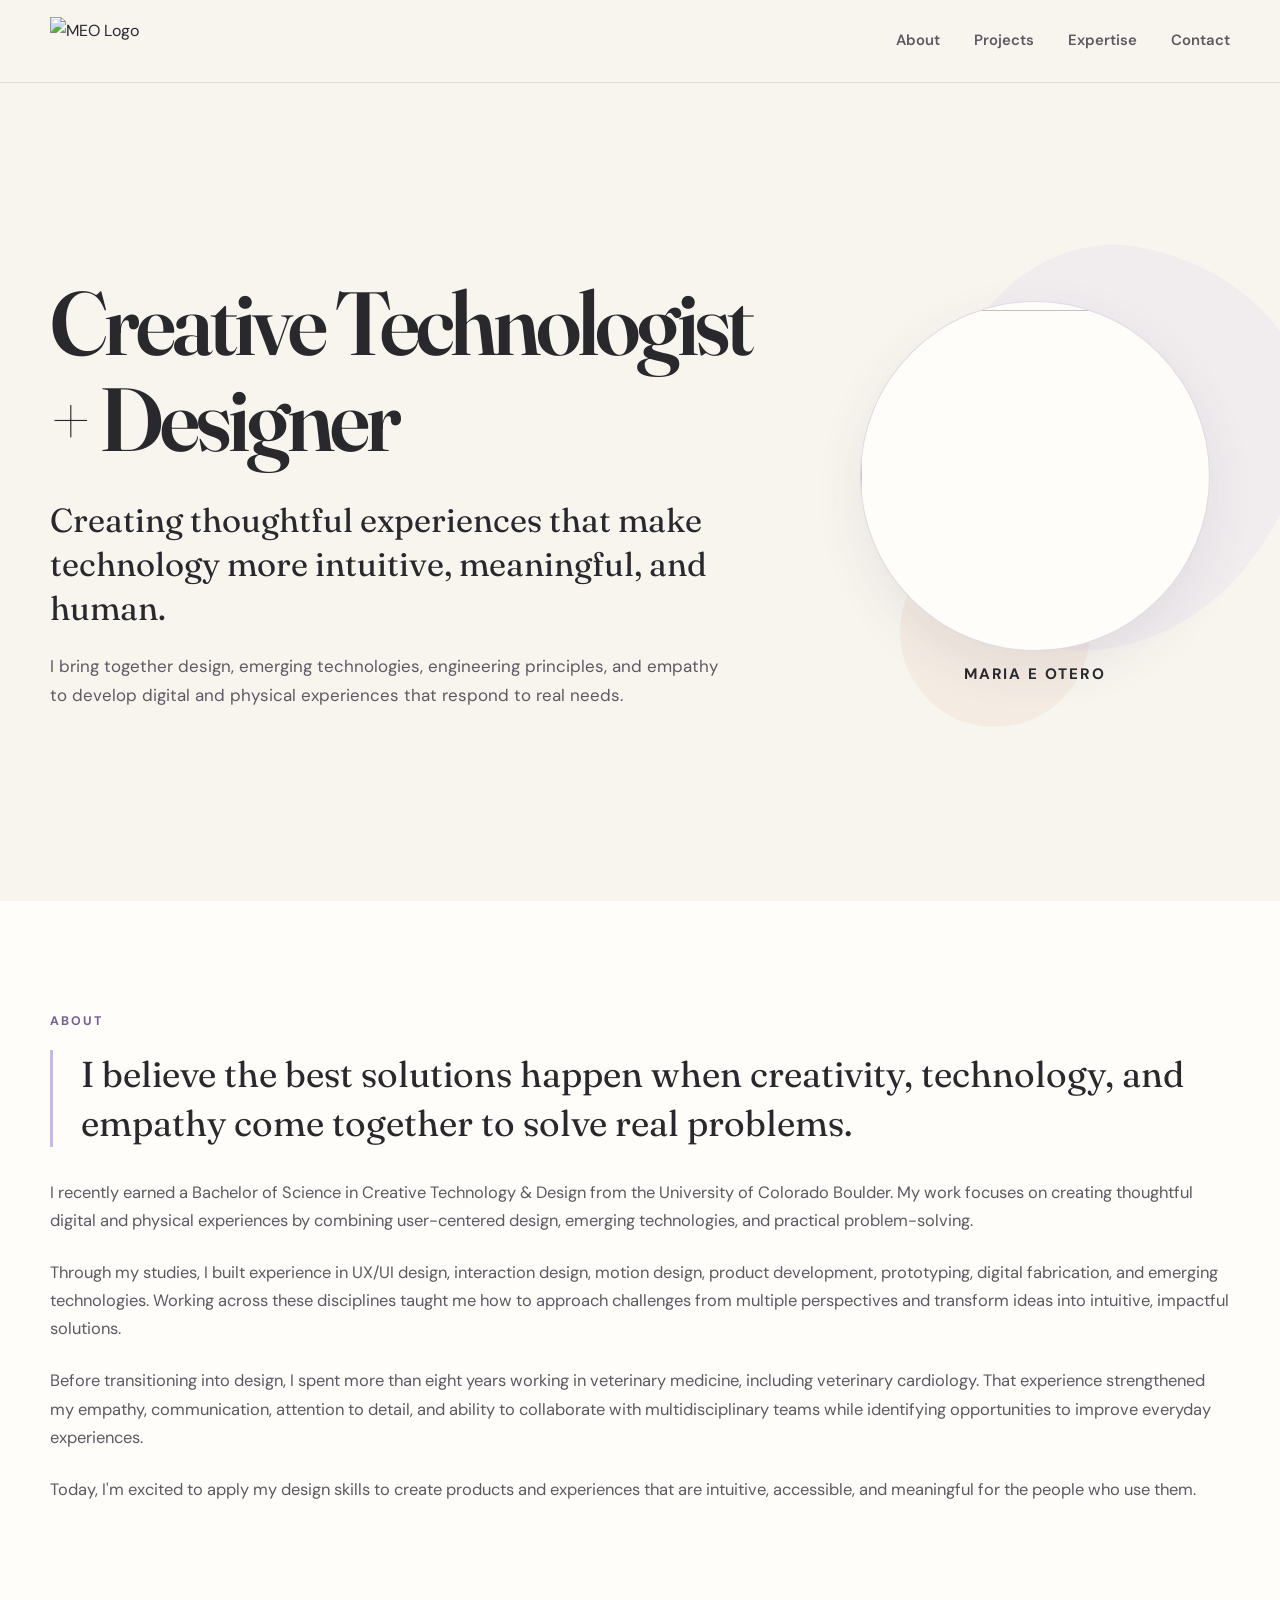
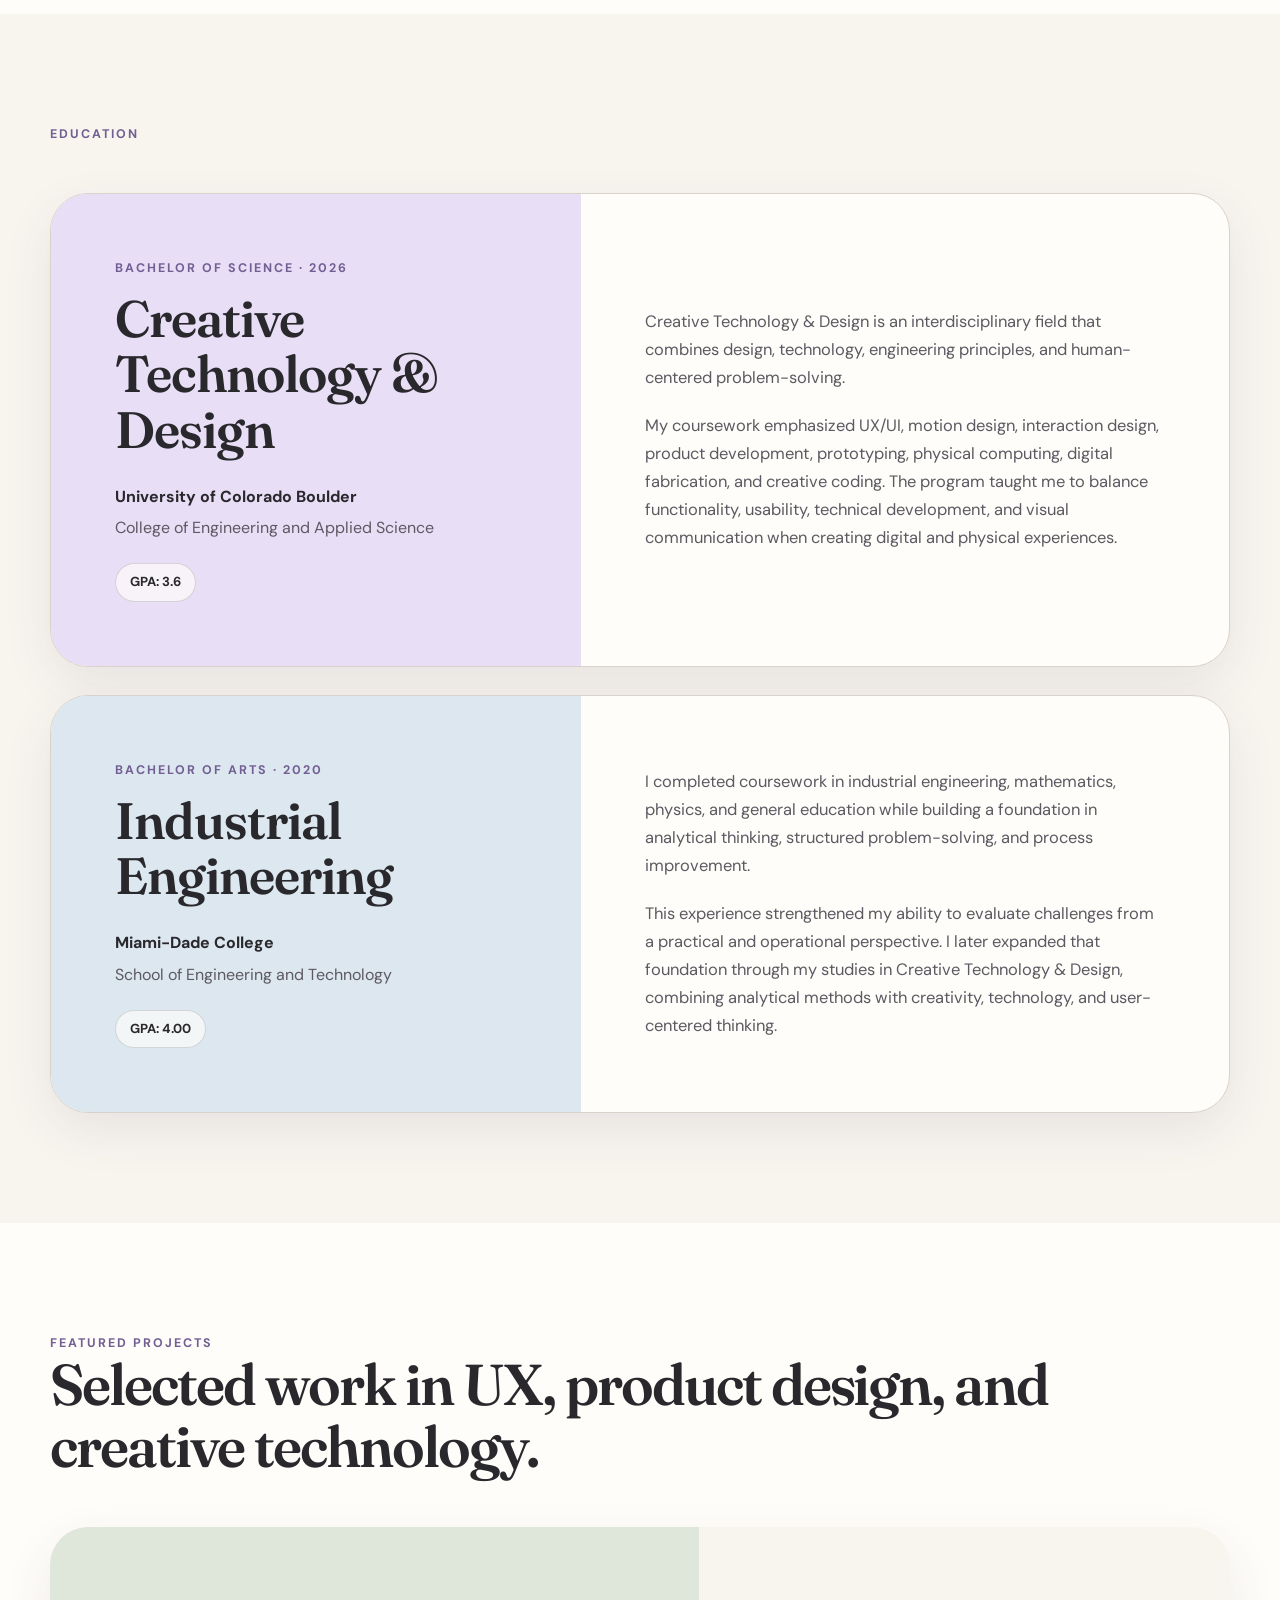
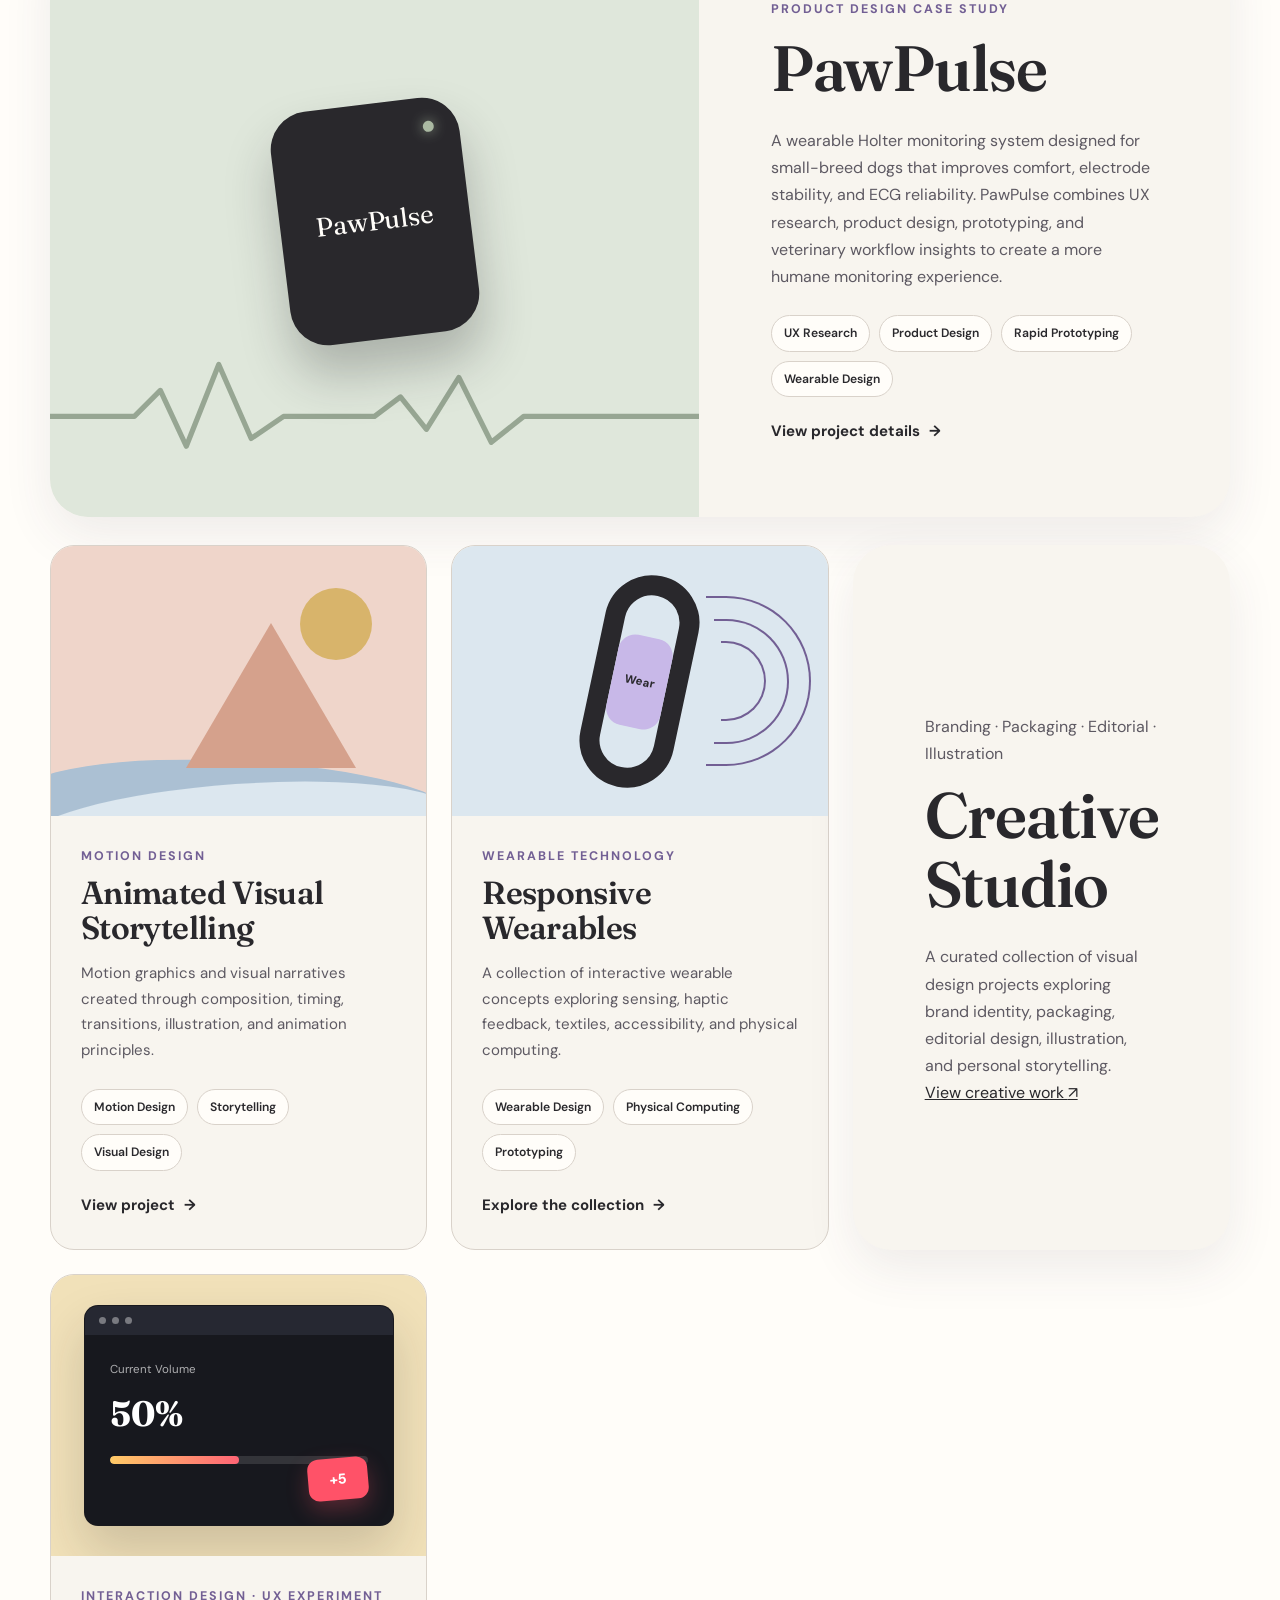
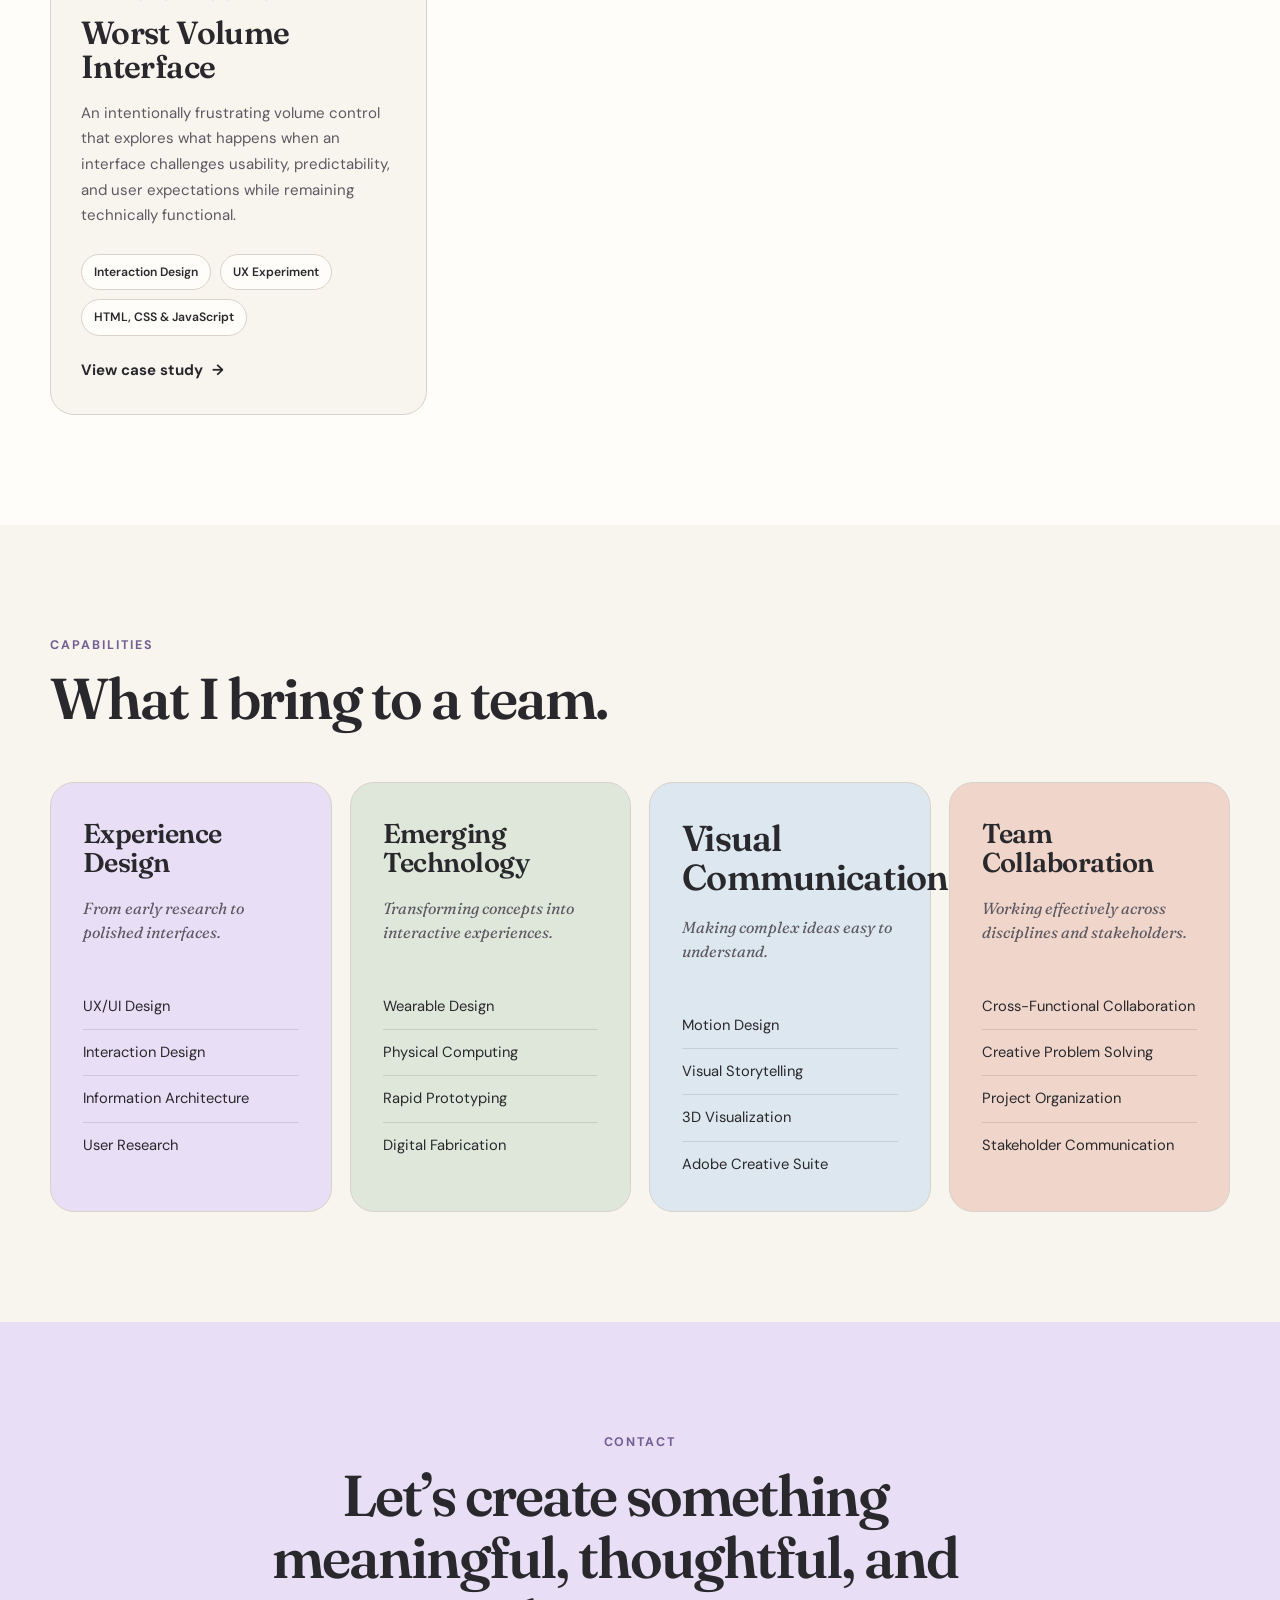
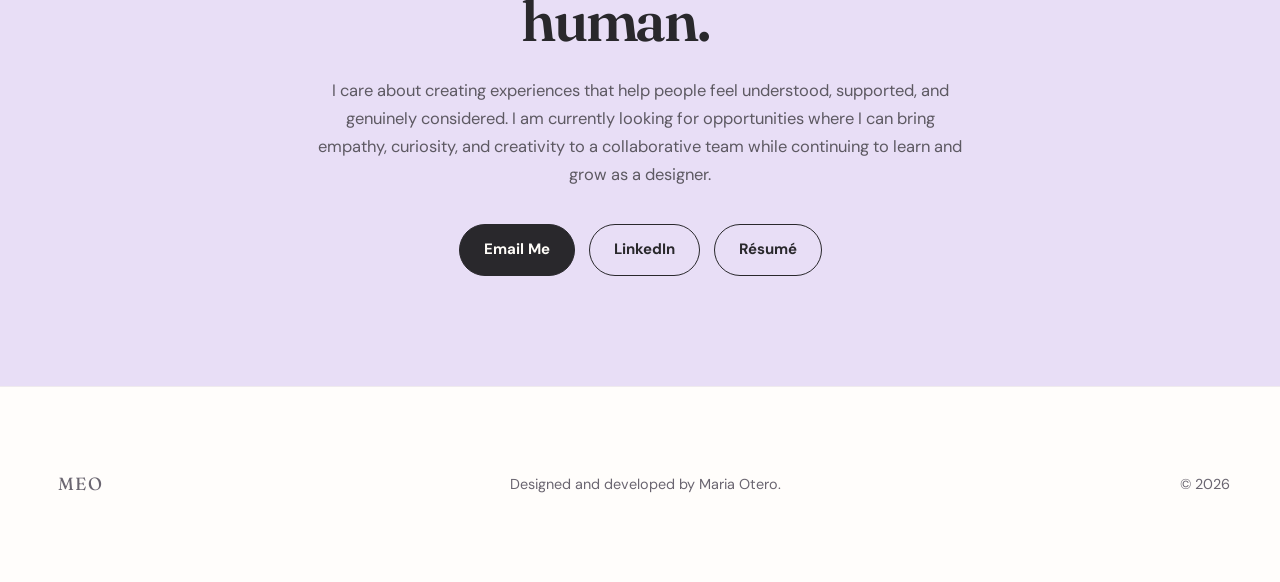
==== commit f333bfcf: "creative studio created" ====
--- a/index.html
+++ b/index.html
@@ -9,13 +9,14 @@
   >
 
   <meta
-    name="description"
-    content="Portfolio of Maria Otero, a Creative Technologist and Designer creating thoughtful digital and physical experiences."
-  >
-
-  <title>Maria Otero | Creative Technologist + Designer</title>
+  name="description"
+  content="Portfolio of Maria E Otero, a Creative Technologist and Designer creating thoughtful digital and physical experiences through empathy, research, and experimentation."
+>
+
+  <title>Maria E Otero | Creative Technologist + Designer</title>
 
   <link rel="stylesheet" href="style.css">
+  <link rel="icon" type="image/png" href="assets/images/meo-logo.png">
 </head>
 
 <body>
@@ -363,6 +364,39 @@
   </div>
 </article>
 
+<!-- Creative Studio -->
+<article class="featured-project creative-studio-card">
+  <div class="featured-project-visual creative-studio-preview">
+    <div class="creative-preview-shape creative-preview-coffee">
+      <span>ME</span>
+    </div>
+
+    <div class="creative-preview-shape creative-preview-poster">
+      <span>CO</span>
+    </div>
+
+    <div class="creative-preview-shape creative-preview-book">
+      <span>01</span>
+    </div>
+  </div>
+
+  <div class="featured-project-content">
+    <p class="project-category">Branding · Packaging · Editorial · Illustration</p>
+
+    <h3>Creative Studio</h3>
+
+    <p>
+      A curated collection of visual design projects exploring brand identity,
+      packaging, editorial design, illustration, and personal storytelling.
+    </p>
+
+    <a class="project-link" href="creative-studio.html">
+      View creative work
+      <span aria-hidden="true">↗</span>
+    </a>
+  </div>
+</article>
+
       <!-- Interactive Web -->
 <article class="project-card">
 
--- a/style.css
+++ b/style.css
@@ -3701,3 +3701,860 @@
 .skill-card:nth-child(3) h3 {
   font-size: 2.25rem;
 }
+
+/* --------------------------------
+   Motion Design — Work in Progress
+----------------------------------- */
+
+.motion-progress-page {
+  min-height: 100vh;
+  background:
+    radial-gradient(
+      circle at 82% 18%,
+      rgba(165, 132, 219, 0.16),
+      transparent 28%
+    ),
+    radial-gradient(
+      circle at 15% 78%,
+      rgba(241, 145, 74, 0.12),
+      transparent 26%
+    ),
+    #fffdfb;
+}
+
+.motion-progress-hero {
+  padding: 150px 0 100px;
+}
+
+.motion-progress-container {
+  width: min(1120px, calc(100% - 40px));
+  margin: 0 auto;
+}
+
+.project-back-link {
+  display: inline-block;
+  margin-bottom: 55px;
+  color: #5f4a78;
+  font-size: 0.95rem;
+  font-weight: 600;
+  text-decoration: none;
+  transition:
+    transform 0.25s ease,
+    color 0.25s ease;
+}
+
+.project-back-link:hover {
+  color: #dd7d38;
+  transform: translateX(-4px);
+}
+
+.motion-progress-content {
+  display: grid;
+  grid-template-columns: minmax(0, 1.05fr) minmax(320px, 0.95fr);
+  align-items: center;
+  gap: 80px;
+}
+
+.motion-progress-copy h1 {
+  max-width: 720px;
+  margin: 18px 0 24px;
+  font-size: clamp(3rem, 6vw, 5.7rem);
+  line-height: 0.98;
+  letter-spacing: -0.055em;
+}
+
+.motion-progress-intro {
+  max-width: 650px;
+  color: #5f5b65;
+  font-size: 1.1rem;
+  line-height: 1.8;
+}
+
+.motion-status {
+  display: inline-flex;
+  align-items: center;
+  gap: 11px;
+  margin-top: 28px;
+  padding: 11px 17px;
+  border: 1px solid rgba(95, 74, 120, 0.18);
+  border-radius: 999px;
+  background: rgba(255, 255, 255, 0.72);
+  color: #5f4a78;
+  font-size: 0.9rem;
+  font-weight: 700;
+}
+
+.motion-status-dot {
+  width: 9px;
+  height: 9px;
+  border-radius: 50%;
+  background: #dd7d38;
+  box-shadow: 0 0 0 6px rgba(221, 125, 56, 0.12);
+}
+
+.motion-progress-visual {
+  position: relative;
+  min-height: 470px;
+  display: grid;
+  place-items: center;
+}
+
+.motion-frame {
+  position: relative;
+  z-index: 2;
+  width: min(100%, 430px);
+  aspect-ratio: 4 / 5;
+  display: grid;
+  place-items: center;
+  overflow: hidden;
+  border: 1px solid rgba(95, 74, 120, 0.12);
+  border-radius: 38px;
+  background:
+    linear-gradient(
+      145deg,
+      rgba(255, 255, 255, 0.94),
+      rgba(244, 236, 250, 0.76)
+    );
+  box-shadow: 0 30px 80px rgba(60, 42, 76, 0.13);
+}
+
+.motion-frame::before,
+.motion-frame::after {
+  content: "";
+  position: absolute;
+  border-radius: 50%;
+}
+
+.motion-frame::before {
+  width: 220px;
+  height: 220px;
+  top: -55px;
+  right: -42px;
+  background: rgba(166, 125, 220, 0.18);
+}
+
+.motion-frame::after {
+  width: 180px;
+  height: 180px;
+  bottom: -45px;
+  left: -45px;
+  background: rgba(244, 144, 67, 0.14);
+}
+
+.motion-play-icon {
+  position: relative;
+  z-index: 3;
+  width: 92px;
+  height: 92px;
+  border-radius: 50%;
+  background: #2f2936;
+  box-shadow: 0 15px 38px rgba(47, 41, 54, 0.22);
+}
+
+.motion-play-icon::after {
+  content: "";
+  position: absolute;
+  top: 50%;
+  left: 54%;
+  transform: translate(-50%, -50%);
+  border-top: 14px solid transparent;
+  border-bottom: 14px solid transparent;
+  border-left: 22px solid #ffffff;
+}
+
+.motion-shape {
+  position: absolute;
+  border-radius: 50%;
+  pointer-events: none;
+}
+
+.motion-shape-one {
+  width: 100px;
+  height: 100px;
+  top: 20px;
+  left: 0;
+  background: rgba(166, 125, 220, 0.15);
+}
+
+.motion-shape-two {
+  width: 54px;
+  height: 54px;
+  right: 5px;
+  bottom: 60px;
+  background: rgba(244, 144, 67, 0.15);
+}
+
+.motion-shape-three {
+  width: 22px;
+  height: 22px;
+  right: 50px;
+  top: 65px;
+  background: rgba(255, 255, 255, 0.9);
+  border: 1px solid rgba(95, 74, 120, 0.15);
+}
+
+.motion-progress-details {
+  display: grid;
+  grid-template-columns: repeat(3, 1fr);
+  gap: 24px;
+  margin-top: 105px;
+}
+
+.motion-progress-details article {
+  min-height: 265px;
+  padding: 34px;
+  border: 1px solid rgba(95, 74, 120, 0.11);
+  border-radius: 25px;
+  background: rgba(255, 255, 255, 0.73);
+  box-shadow: 0 18px 50px rgba(66, 46, 83, 0.06);
+}
+
+.motion-detail-number {
+  margin-bottom: 36px;
+  color: #9b78c3;
+  font-size: 0.8rem;
+  font-weight: 700;
+  letter-spacing: 0.14em;
+}
+
+.motion-progress-details h2 {
+  margin-bottom: 13px;
+  font-size: 1.45rem;
+}
+
+.motion-progress-details article > p:last-child {
+  color: #68636d;
+  line-height: 1.7;
+}
+
+.site-footer {
+  padding: 30px 0;
+  border-top: 1px solid rgba(95, 74, 120, 0.1);
+  background: #fffdfb;
+}
+
+.footer-content {
+  display: flex;
+  justify-content: space-between;
+  gap: 20px;
+  color: #6a6570;
+  font-size: 0.9rem;
+}
+
+.footer-content a {
+  color: inherit;
+  text-decoration: none;
+}
+
+.footer-content a:hover {
+  color: #5f4a78;
+}
+
+@media (max-width: 850px) {
+  .motion-progress-hero {
+    padding-top: 120px;
+  }
+
+  .motion-progress-content {
+    grid-template-columns: 1fr;
+    gap: 50px;
+  }
+
+  .motion-progress-visual {
+    min-height: auto;
+  }
+
+  .motion-frame {
+    max-width: 470px;
+  }
+
+  .motion-progress-details {
+    grid-template-columns: 1fr;
+    margin-top: 70px;
+  }
+
+  .motion-progress-details article {
+    min-height: auto;
+  }
+}
+
+@media (max-width: 580px) {
+  .motion-progress-hero {
+    padding: 105px 0 75px;
+  }
+
+  .motion-progress-container {
+    width: min(100% - 28px, 1120px);
+  }
+
+  .project-back-link {
+    margin-bottom: 38px;
+  }
+
+  .motion-progress-copy h1 {
+    font-size: clamp(2.7rem, 14vw, 4rem);
+  }
+
+  .motion-frame {
+    border-radius: 28px;
+  }
+
+  .motion-progress-details article {
+    padding: 27px;
+  }
+
+  .footer-content {
+    flex-direction: column;
+  }
+}
+
+/* ==================================================
+   CREATIVE STUDIO FEATURED PROJECT CARD
+================================================== */
+
+.creative-studio-preview {
+  position: relative;
+  min-height: 420px;
+  overflow: hidden;
+  background:
+    radial-gradient(
+      circle at 18% 22%,
+      rgba(211, 164, 125, 0.25),
+      transparent 30%
+    ),
+    radial-gradient(
+      circle at 82% 76%,
+      rgba(185, 157, 201, 0.24),
+      transparent 31%
+    ),
+    #f7f3ef;
+}
+
+.creative-preview-shape {
+  position: absolute;
+  display: flex;
+  align-items: center;
+  justify-content: center;
+  border-radius: 22px;
+  box-shadow: 0 22px 45px rgba(40, 31, 25, 0.13);
+  transition:
+    transform 0.35s ease,
+    box-shadow 0.35s ease;
+}
+
+.creative-preview-shape span {
+  font-size: 1rem;
+  font-weight: 600;
+  letter-spacing: 0.14em;
+}
+
+.creative-preview-coffee {
+  width: 38%;
+  height: 62%;
+  left: 10%;
+  top: 15%;
+  z-index: 3;
+  background: #8f604d;
+  color: #f5e5db;
+  transform: rotate(-5deg);
+}
+
+.creative-preview-poster {
+  width: 36%;
+  height: 56%;
+  right: 10%;
+  top: 11%;
+  z-index: 2;
+  background: #c7942e;
+  color: #fff8e9;
+  transform: rotate(6deg);
+}
+
+.creative-preview-book {
+  width: 42%;
+  height: 30%;
+  right: 18%;
+  bottom: 9%;
+  z-index: 4;
+  background: #aabda7;
+  color: #26392d;
+  transform: rotate(-2deg);
+}
+
+.creative-studio-card:hover .creative-preview-coffee {
+  transform: rotate(-7deg) translateY(-5px);
+}
+
+.creative-studio-card:hover .creative-preview-poster {
+  transform: rotate(8deg) translateY(-4px);
+}
+
+.creative-studio-card:hover .creative-preview-book {
+  transform: rotate(-1deg) translateY(-7px);
+}
+
+.creative-studio-card:hover .creative-preview-shape {
+  box-shadow: 0 26px 55px rgba(40, 31, 25, 0.17);
+}
+
+@media (max-width: 700px) {
+  .creative-studio-preview {
+    min-height: 330px;
+  }
+}
+
+/* ==================================================
+   CREATIVE STUDIO PAGE
+================================================== */
+
+.creative-studio-page {
+  background: #fbfaf8;
+  color: #252321;
+}
+
+.studio-intro {
+  padding-top: 95px;
+  padding-bottom: 75px;
+}
+
+.studio-intro-container {
+  max-width: 1050px;
+}
+
+.studio-back-link {
+  display: inline-block;
+  margin-bottom: 42px;
+  color: inherit;
+  font-size: 0.92rem;
+  text-decoration: none;
+  opacity: 0.7;
+  transition:
+    opacity 0.25s ease,
+    transform 0.25s ease;
+}
+
+.studio-back-link:hover {
+  opacity: 1;
+  transform: translateX(-4px);
+}
+
+.studio-intro h1 {
+  max-width: 850px;
+  margin: 10px 0 22px;
+  font-size: clamp(3.8rem, 7vw, 6.5rem);
+  font-weight: 500;
+  line-height: 0.95;
+  letter-spacing: -0.055em;
+}
+
+.studio-intro-text {
+  max-width: 620px;
+  margin: 0;
+  font-size: clamp(1rem, 1.4vw, 1.18rem);
+  line-height: 1.6;
+  opacity: 0.76;
+}
+
+.studio-project-index {
+  display: flex;
+  flex-wrap: wrap;
+  align-items: center;
+  gap: 0;
+  margin-top: 3rem;
+  padding: 1.25rem 0;
+
+  border-top: 1px solid rgba(0,0,0,.08);
+  border-bottom: 1px solid rgba(0,0,0,.08);
+}
+
+.studio-project-link {
+  color: #7b7b7b;
+  text-decoration: none;
+  font-size: .96rem;
+  font-weight: 400;
+  transition: .25s ease;
+}
+
+.studio-project-link.active{
+    color:#202020;
+    font-weight:600;
+}
+
+.studio-project-divider{
+    margin:0 .9rem;
+    color:#bdbdbd;
+    user-select:none;
+}
+
+.studio-project-link:hover {
+  color: #202020;
+}
+
+.studio-project-index a:hover {
+  opacity: 1;
+}
+
+/* Shared project structure */
+
+.studio-project {
+  padding: 54px 0 62px;
+}
+
+.studio-project-container {
+  max-width: 1120px;
+}
+
+.studio-project-heading {
+  display: flex;
+  align-items: flex-end;
+  justify-content: space-between;
+  gap: 32px;
+  margin-bottom: 18px;
+}
+
+.studio-project-number {
+  margin: 0 0 14px;
+  font-size: 0.78rem;
+  font-weight: 600;
+  letter-spacing: 0.16em;
+  opacity: 0.64;
+}
+
+.studio-project-heading h2 {
+  margin: 0;
+  font-size: clamp(2.45rem, 4.2vw, 3.85rem);
+  font-weight: 500;
+  line-height: 0.98;
+  letter-spacing: -0.045em;
+}
+
+.studio-project-type {
+  margin: 0 0 8px;
+  font-size: 0.88rem;
+  letter-spacing: 0.04em;
+  opacity: 0.7;
+}
+
+.studio-project-summary {
+  max-width: 660px;
+  margin: 0 0 24px;
+  font-size: clamp(0.94rem, 1.1vw, 1.03rem);
+  line-height: 1.55;
+  opacity: 0.78;
+}
+
+.studio-hero {
+  margin: 0 0 28px;
+  overflow: hidden;
+  border-radius: 26px;
+}
+
+.studio-hero img {
+  display: block;
+  width: 100%;
+  height: clamp(360px, 42vw, 520px);
+  object-fit: cover;
+  object-position: center;
+}
+
+.studio-gallery {
+  display: grid;
+  gap: 18px;
+}
+
+.studio-gallery-three {
+  grid-template-columns: repeat(3, minmax(0, 1fr));
+}
+
+.studio-gallery-item {
+  margin: 0;
+  overflow: hidden;
+  border-radius: 20px;
+}
+
+.studio-gallery-item img {
+  display: block;
+  width: 100%;
+  height: 340px;
+  object-fit: cover;
+  transition: transform 0.45s ease;
+}
+
+.studio-gallery-item:hover img {
+  transform: scale(1.025);
+}
+
+.studio-project-footer {
+  display: flex;
+  align-items: flex-start;
+  justify-content: space-between;
+  gap: 42px;
+  margin-top: 38px;
+  padding-top: 24px;
+  border-top: 1px solid rgba(37, 35, 33, 0.15);
+}
+
+.studio-project-footer p {
+  max-width: 630px;
+  margin: 0;
+  line-height: 1.7;
+  opacity: 0.74;
+}
+
+.studio-project-footer a {
+  color: inherit;
+  font-size: 0.92rem;
+  text-decoration: none;
+  white-space: nowrap;
+}
+
+/* ==================================================
+   CREATIVE STUDIO PROJECT DETAILS
+================================================== */
+
+.studio-project-details {
+  display: grid;
+  grid-template-columns: repeat(3, minmax(0, 1fr));
+  margin-top: 38px;
+  border-top: 1px solid rgba(255, 255, 255, 0.35);
+  border-bottom: 1px solid rgba(255, 255, 255, 0.35);
+}
+
+.studio-project-details > div {
+  min-height: 118px;
+  padding: 23px 22px;
+  border-right: 1px solid rgba(255, 255, 255, 0.35);
+}
+
+.studio-project-details > div:first-child {
+  padding-left: 0;
+}
+
+.studio-project-details > div:last-child {
+  padding-right: 0;
+  border-right: 0;
+}
+
+.studio-detail-label {
+  margin-bottom: 10px;
+  font-size: 0.72rem;
+  font-weight: 700;
+  letter-spacing: 0.14em;
+  text-transform: uppercase;
+  opacity: 0.72;
+}
+
+.studio-project-details p:last-child {
+  font-size: 0.94rem;
+  line-height: 1.55;
+}
+
+/* Coffee atmosphere */
+
+.studio-project-coffee {
+  background: #9a6854;
+  color: #faeee6;
+}
+
+.studio-coffee-hero {
+  background: #704737;
+}
+
+/* Project atmosphere placeholders */
+
+.studio-project-symphony {
+  background: #b98929;
+  color: #fff9ea;
+}
+
+.studio-project-olipop {
+  position: relative;
+  overflow: hidden;
+  background: #d57795;
+  color: #fffaf7;
+}
+
+.studio-project-olipop::before {
+  position: absolute;
+  top: 0;
+  right: 0;
+  width: 38%;
+  height: 100%;
+  background: #80b9c5;
+  content: "";
+}
+
+.studio-project-olipop .studio-project-container {
+  position: relative;
+  z-index: 1;
+}
+
+.studio-olipop-hero {
+  background: #f2d8d5;
+}
+
+.studio-project-olipop .studio-gallery-item {
+  overflow: hidden;
+  border-radius: 32px;
+  box-shadow: 0 18px 45px rgba(87, 42, 61, 0.2);
+  transition:
+    transform 0.35s ease,
+    box-shadow 0.35s ease;
+}
+
+.studio-project-olipop .studio-gallery-item img {
+  height: 360px;
+}
+
+.studio-project-olipop .studio-gallery-item:hover {
+  transform: translateY(-8px);
+  box-shadow: 0 26px 55px rgba(87, 42, 61, 0.26);
+}
+
+.studio-project-book {
+  background: #aebfa8;
+  color: #26382e;
+}
+
+.studio-project-cards {
+  background: #c9b4d8;
+  color: #352a3c;
+}
+
+.studio-project-placeholder {
+  min-height: 390px;
+  display: flex;
+  align-items: center;
+}
+
+.studio-coming-soon {
+  margin-top: 48px;
+  font-size: 1rem;
+  opacity: 0.62;
+}
+
+/* Responsive Creative Studio */
+
+@media (max-width: 900px) {
+  .studio-intro {
+    padding-top: 130px;
+    padding-bottom: 85px;
+  }
+
+  .studio-project {
+    padding: 66px 0;
+  }
+
+  .studio-project-heading {
+    align-items: flex-start;
+    flex-direction: column;
+    gap: 15px;
+  }
+
+  .studio-gallery-three {
+    grid-template-columns: 1fr;
+  }
+
+  .studio-gallery-item img {
+    height: auto;
+    max-height: 700px;
+  }
+
+  .studio-project-footer {
+    flex-direction: column;
+  }
+
+  .studio-hero img {
+    height: clamp(330px, 58vw, 500px);
+  }
+}
+
+@media (max-width: 600px) {
+  .studio-intro {
+    padding-top: 110px;
+    padding-bottom: 70px;
+  }
+
+  .studio-intro h1 {
+    font-size: clamp(3.4rem, 18vw, 5.2rem);
+  }
+
+  .studio-project {
+    padding: 54px 0;
+  }
+
+  .studio-project-heading h2 {
+    font-size: clamp(2.45rem, 12vw, 3.7rem);
+  }
+
+  .studio-hero,
+  .studio-gallery-item {
+    border-radius: 18px;
+  }
+
+  .studio-hero img {
+    height: clamp(260px, 72vw, 420px);
+  }
+
+  .studio-project-index {
+    flex-direction: column;
+    gap: 12px;
+  }
+}
+
+.studio-project-number {
+  display: none;
+}
+
+/* ==================================================
+   COLORADO SYMPHONY PROJECT
+================================================== */
+
+.studio-symphony-hero {
+  background: #171511;
+}
+
+.studio-symphony-hero img {
+  object-position: center 42%;
+}
+
+.studio-coffee-hero img,
+.studio-olipop-hero img {
+  object-position: center;
+}
+
+.studio-gallery-symphony {
+  grid-template-columns: 1.25fr 0.75fr;
+}
+
+.studio-gallery-symphony .studio-gallery-item img {
+  height: 460px;
+}
+
+.studio-gallery-item-large img {
+  object-position: center top;
+}
+
+.studio-gallery-item-small img {
+  object-position: center;
+}
+
+@media (max-width: 900px) {
+  .studio-gallery-symphony {
+    grid-template-columns: 1fr;
+  }
+
+  .studio-gallery-symphony .studio-gallery-item img {
+    height: auto;
+    max-height: 750px;
+  }
+}
+
+@media (max-width: 700px) {
+  .studio-project-olipop::before {
+    top: auto;
+    bottom: 0;
+    width: 100%;
+    height: 32%;
+  }
+}
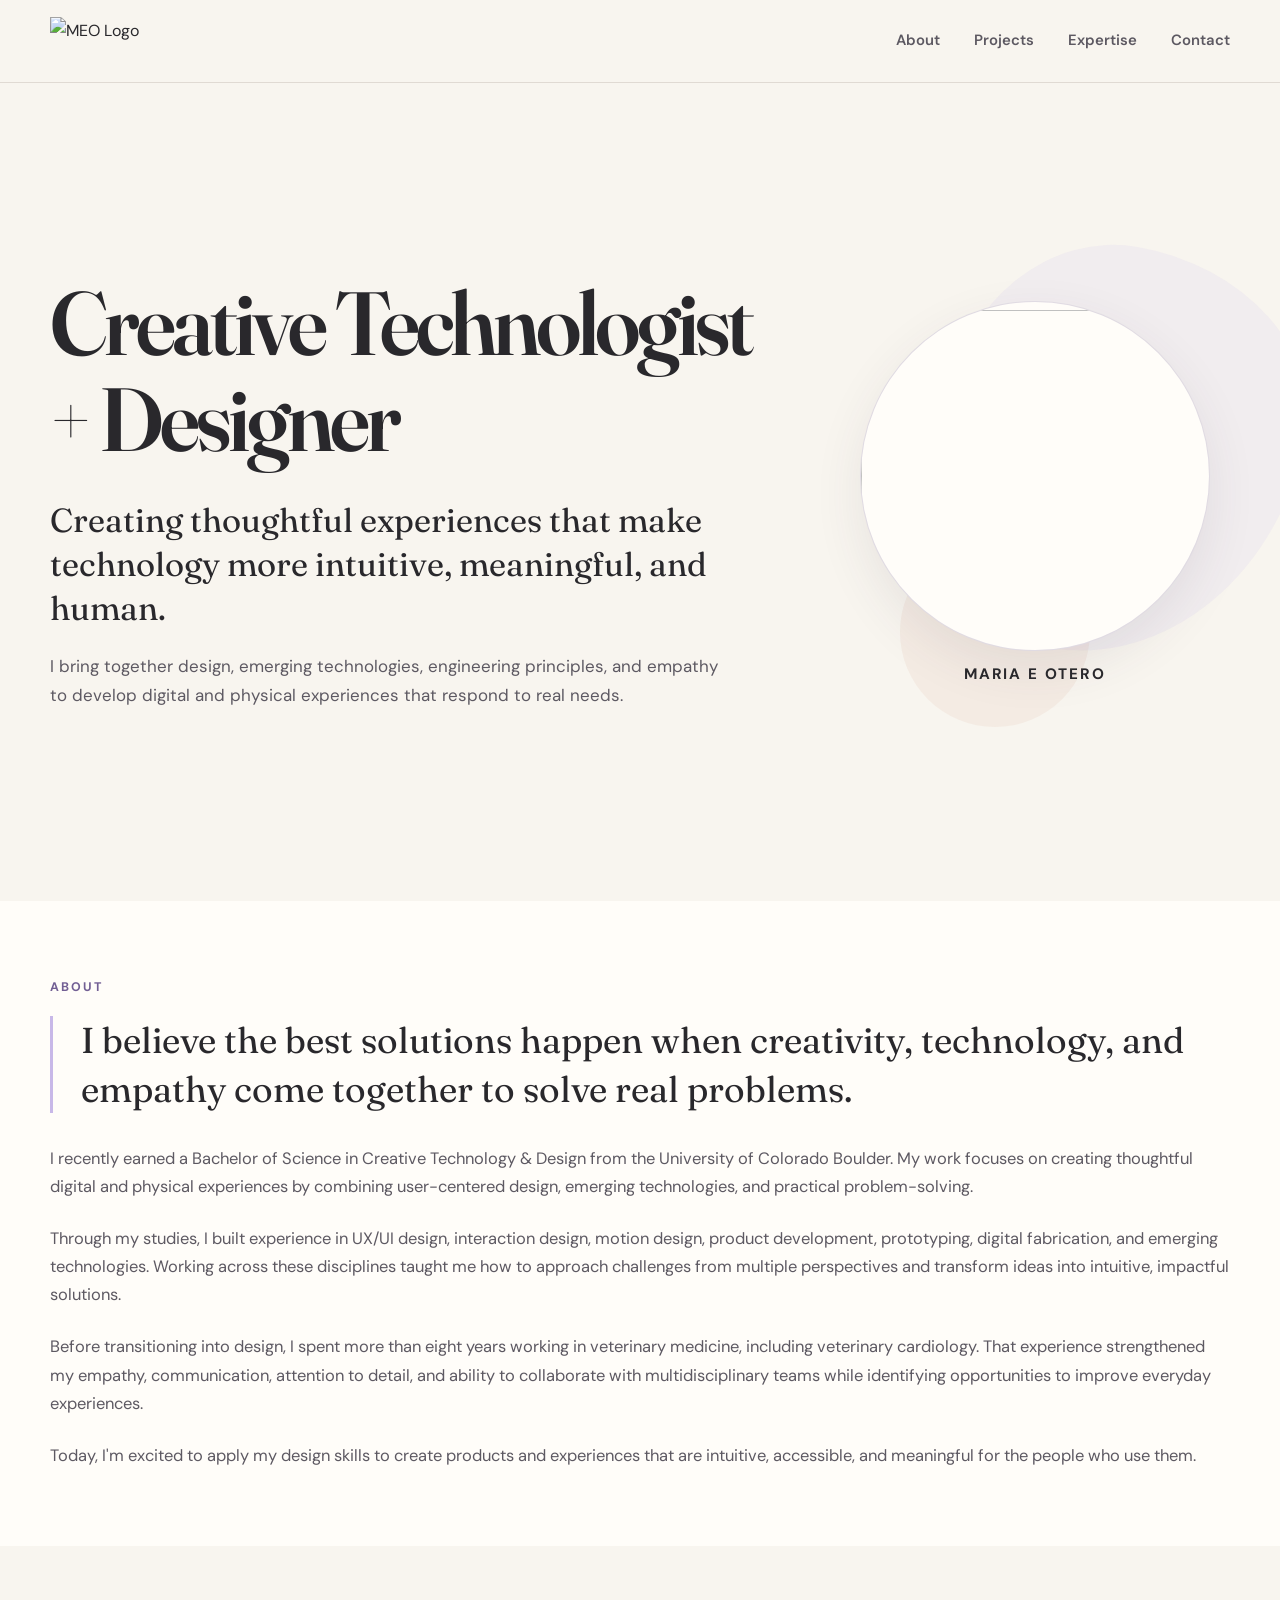
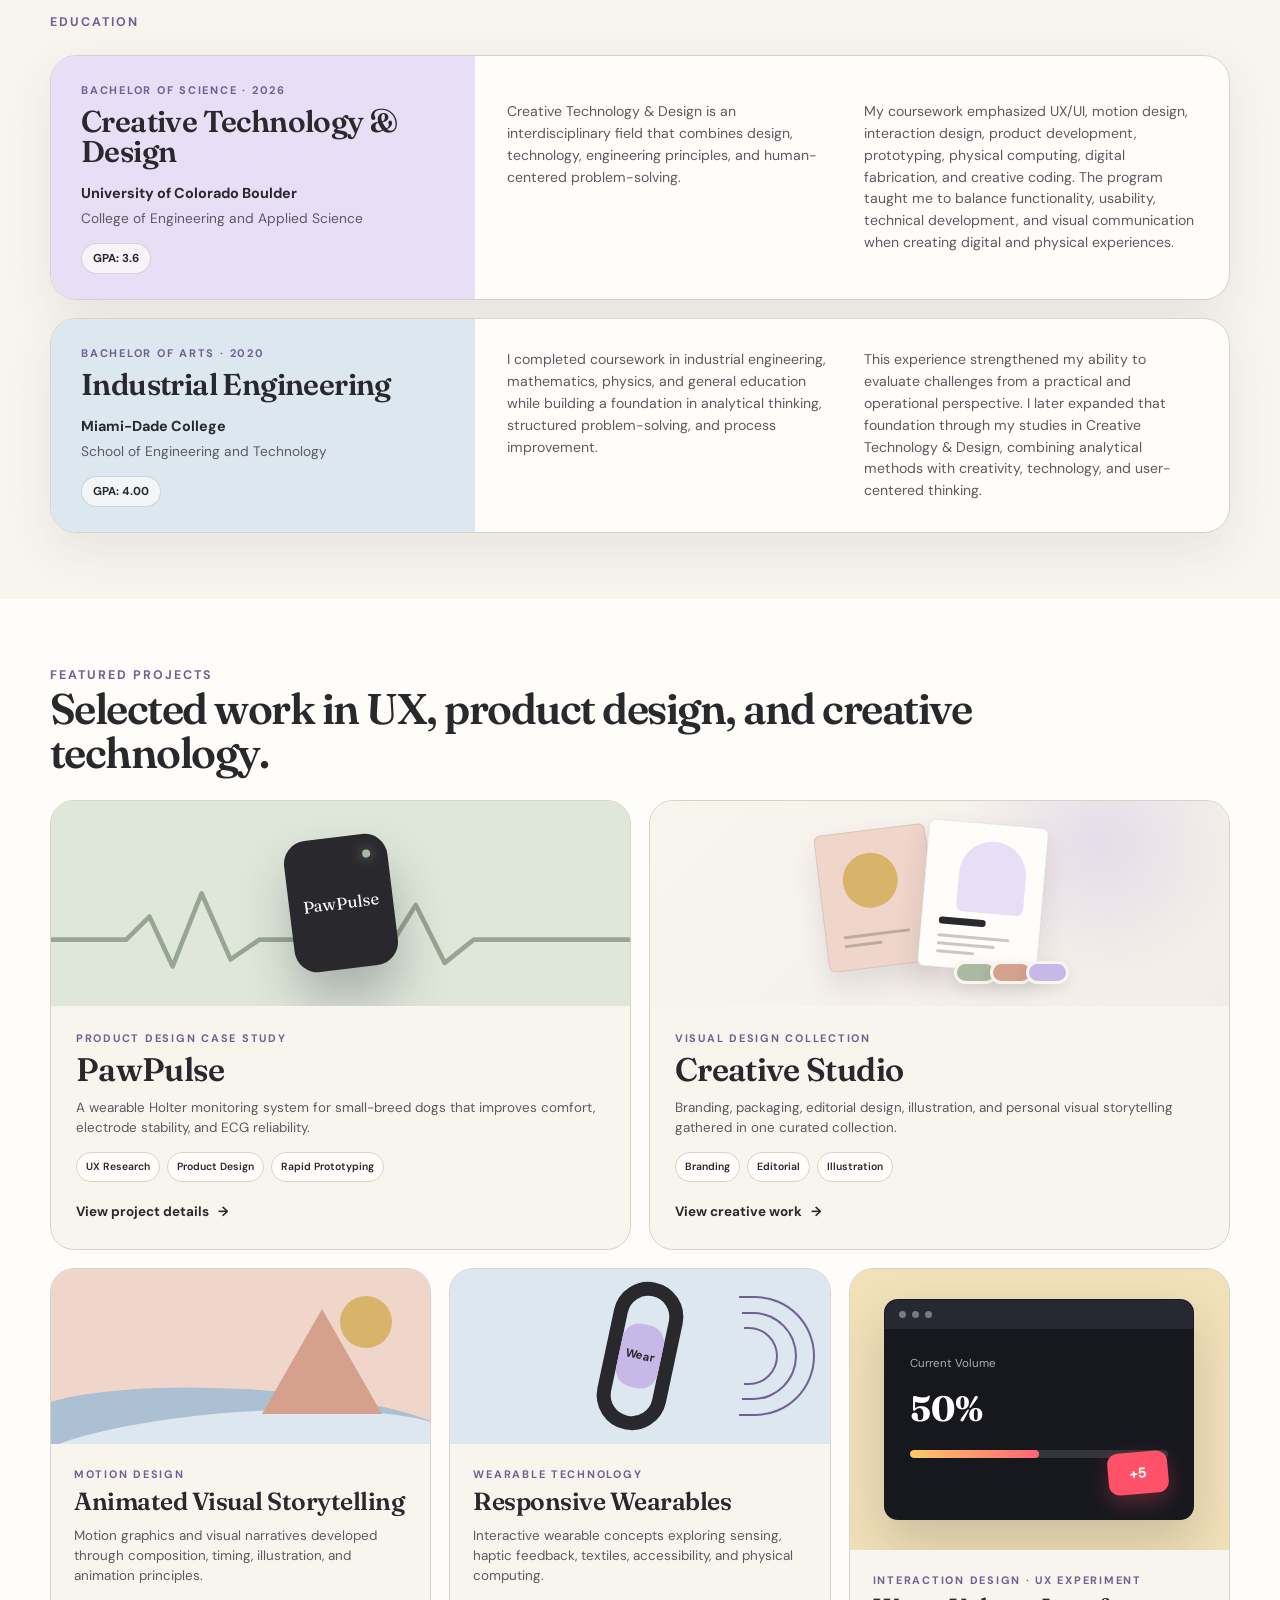
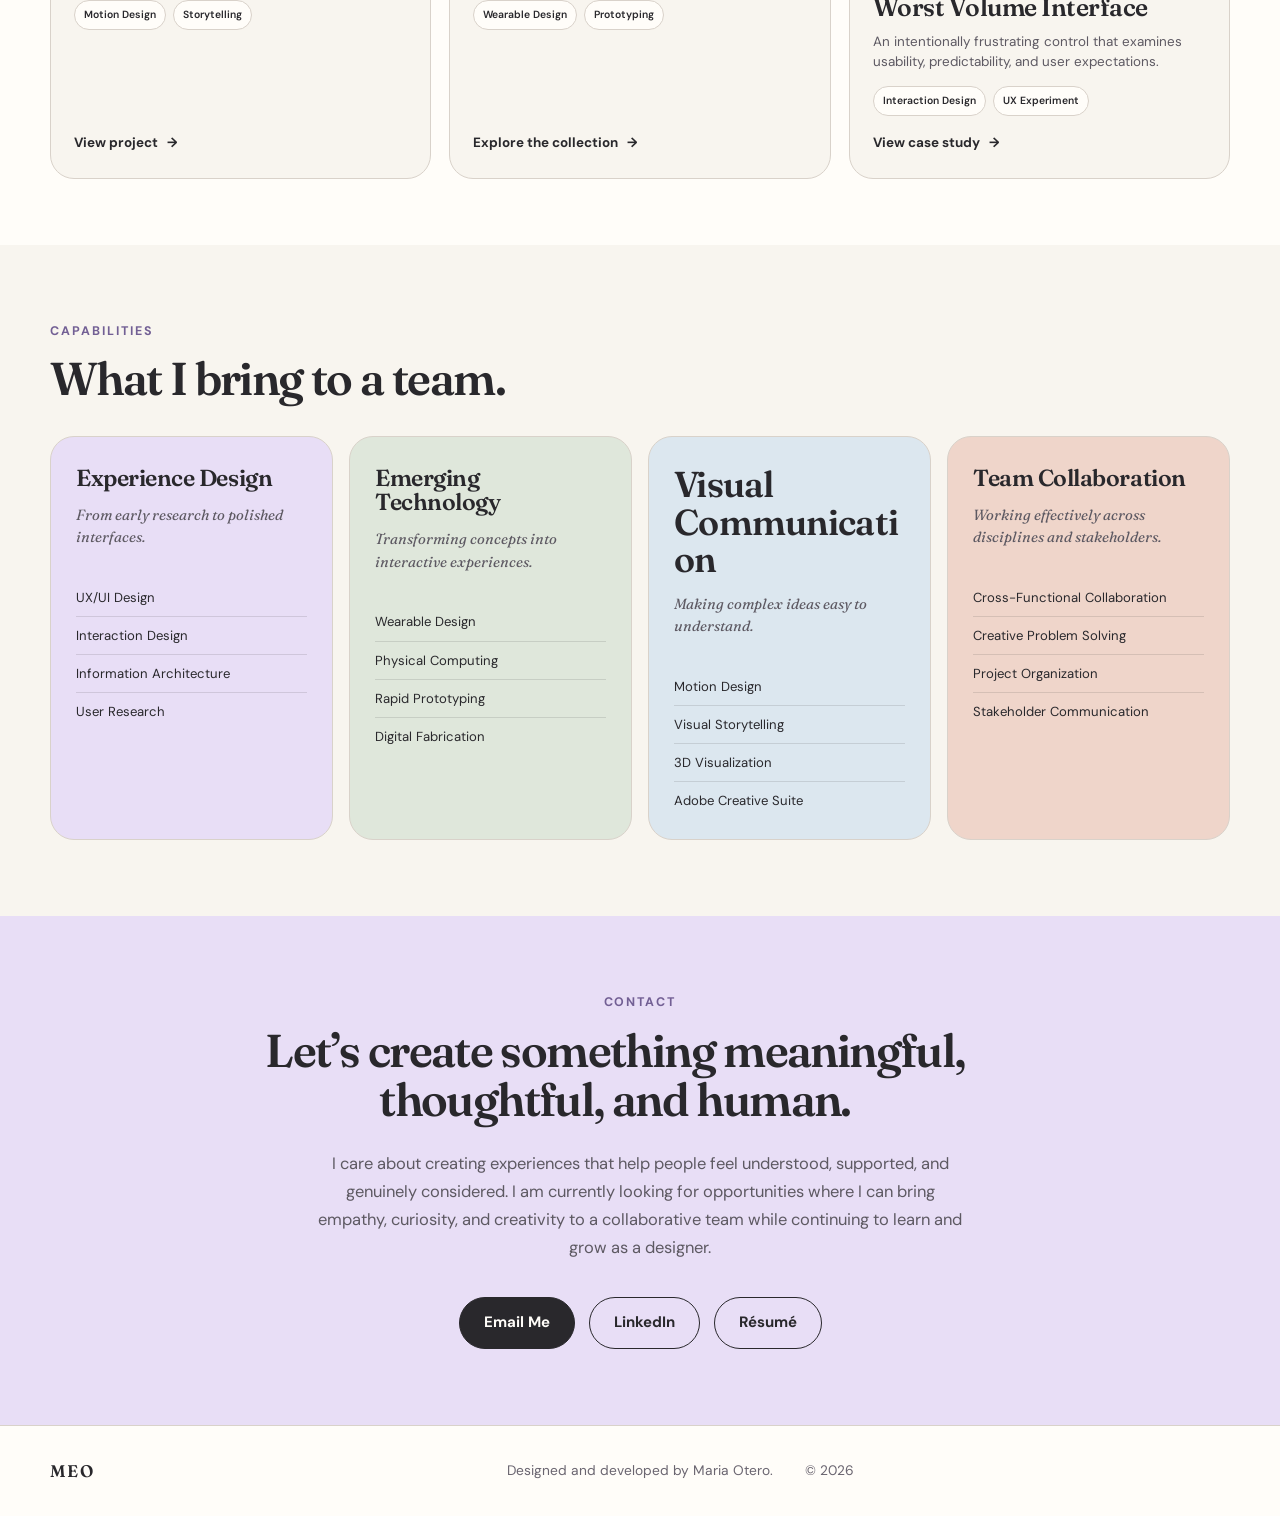
==== commit b7792e44: "overall portfolio modifications" ====
--- a/index.html
+++ b/index.html
@@ -19,7 +19,7 @@
   <link rel="icon" type="image/png" href="assets/images/meo-logo.png">
 </head>
 
-<body>
+<body class="home-page">
 
   <!-- Header and navigation -->
 <header class="site-header">
@@ -235,232 +235,216 @@
 
 
     <!-- Projects -->
-<section class="projects section" id="projects">
-  <div class="container">
-
-    <div class="section-heading">
-      <div>
-        <p class="section-label">Featured Projects</p>
-        <h2>Selected work in UX, product design, and creative technology.</h2>
+    <section class="projects section" id="projects">
+      <div class="container">
+
+        <div class="section-heading">
+          <div>
+            <p class="section-label">Featured Projects</p>
+            <h2>Selected work in UX, product design, and creative technology.</h2>
+          </div>
+        </div>
+
+        <div class="portfolio-project-grid">
+
+          <!-- PawPulse -->
+          <article class="portfolio-project-card portfolio-project-card-wide">
+            <div class="portfolio-project-visual featured-project-visual" aria-hidden="true">
+              <div class="pawpulse-device">
+                <span class="device-light"></span>
+                <p>PawPulse</p>
+              </div>
+
+              <div class="signal-line">
+                <svg viewBox="0 0 500 100" role="presentation">
+                  <polyline
+                    points="0,55 65,55 85,35 105,78 130,15 155,72 180,55 250,55 270,40 290,65 315,25 340,75 365,55 500,55"
+                    fill="none"
+                    stroke="currentColor"
+                    stroke-width="4"
+                    stroke-linecap="round"
+                    stroke-linejoin="round"
+                  />
+                </svg>
+              </div>
+            </div>
+
+            <div class="portfolio-project-content">
+              <p class="card-eyebrow">Product Design Case Study</p>
+              <h3>PawPulse</h3>
+              <p>
+                A wearable Holter monitoring system for small-breed dogs that
+                improves comfort, electrode stability, and ECG reliability.
+              </p>
+
+              <div class="project-tags">
+                <span>UX Research</span>
+                <span>Product Design</span>
+                <span>Rapid Prototyping</span>
+              </div>
+
+              <a class="text-link" href="pawpulse.html">
+                View project details <span aria-hidden="true">→</span>
+              </a>
+            </div>
+          </article>
+
+          <!-- Creative Studio -->
+<article class="portfolio-project-card portfolio-project-card-wide">
+
+  <div
+    class="portfolio-project-visual creative-studio-preview"
+    aria-hidden="true"
+  >
+    <div class="studio-artboard">
+
+      <div class="studio-poster studio-poster-back">
+        <span class="studio-poster-circle"></span>
+        <span class="studio-poster-line studio-line-short"></span>
+        <span class="studio-poster-line studio-line-long"></span>
       </div>
-    </div>
-
-    <!-- Featured project -->
-    <article class="featured-project">
-      <div class="featured-project-visual">
-        <div class="pawpulse-device">
-          <span class="device-light"></span>
-          <p>PawPulse</p>
-        </div>
-
-        <div class="signal-line" aria-hidden="true">
-          <svg viewBox="0 0 500 100" role="presentation">
-            <polyline
-              points="0,55 65,55 85,35 105,78 130,15 155,72 180,55 250,55 270,40 290,65 315,25 340,75 365,55 500,55"
-              fill="none"
-              stroke="currentColor"
-              stroke-width="4"
-              stroke-linecap="round"
-              stroke-linejoin="round"
-            />
-          </svg>
-        </div>
+
+      <div class="studio-poster studio-poster-front">
+        <span class="studio-poster-arch"></span>
+        <span class="studio-poster-heading"></span>
+        <span class="studio-poster-line studio-line-long"></span>
+        <span class="studio-poster-line studio-line-medium"></span>
+        <span class="studio-poster-line studio-line-short"></span>
       </div>
 
-      <div class="featured-project-content">
-        <p class="card-eyebrow">Product Design Case Study</p>
-
-        <h3>PawPulse</h3>
-
-        <p>
-          A wearable Holter monitoring system designed for small-breed dogs
-          that improves comfort, electrode stability, and ECG reliability.
-          PawPulse combines UX research, product design, prototyping, and
-          veterinary workflow insights to create a more humane monitoring
-          experience.
-        </p>
-
-        <div class="project-tags">
-          <span>UX Research</span>
-          <span>Product Design</span>
-          <span>Rapid Prototyping</span>
-          <span>Wearable Design</span>
-        </div>
-
-        <a class="text-link" href="pawpulse.html">
-          View project details
-          <span aria-hidden="true">→</span>
-        </a>
-      </div>
-    </article>
-
-    <!-- Additional projects -->
-    <div class="project-grid">
-
-      <!-- Motion Design -->
-      <article class="project-card">
-        <div class="project-visual motion-visual" aria-hidden="true">
-          <div class="motion-sun"></div>
-          <div class="motion-wave wave-one"></div>
-          <div class="motion-wave wave-two"></div>
-          <div class="motion-volcano"></div>
-        </div>
-
-        <div class="project-card-content">
-          <p class="card-eyebrow">Motion Design</p>
-
-          <h3>Animated Visual Storytelling</h3>
-
-          <p>
-            Motion graphics and visual narratives created through composition,
-            timing, transitions, illustration, and animation principles.
-          </p>
-
-          <div class="project-tags">
-            <span>Motion Design</span>
-            <span>Storytelling</span>
-            <span>Visual Design</span>
-          </div>
-
-          <a class="text-link" href="motion-design.html">
-            View project
-            <span aria-hidden="true">→</span>
-          </a>
-        </div>
-      </article>
-
-      <!-- Wearable Technology -->
-<article class="project-card">
-  <div class="project-visual echoband-visual" aria-hidden="true">
-    <div class="wristband">
-      <div class="wristband-screen">Wear</div>
-    </div>
-
-    <span class="echo echo-one"></span>
-    <span class="echo echo-two"></span>
-    <span class="echo echo-three"></span>
+      <div class="studio-color-swatch studio-swatch-one"></div>
+      <div class="studio-color-swatch studio-swatch-two"></div>
+      <div class="studio-color-swatch studio-swatch-three"></div>
+
+    </div>
   </div>
 
-  <div class="project-card-content">
-    <p class="card-eyebrow">Wearable Technology</p>
-
-    <h3>Responsive Wearables</h3>
+  <div class="portfolio-project-content">
+
+    <p class="card-eyebrow">
+      Visual Design Collection
+    </p>
+
+    <h3>Creative Studio</h3>
 
     <p>
-      A collection of interactive wearable concepts exploring sensing,
-      haptic feedback, textiles, accessibility, and physical computing.
+      Branding, packaging, editorial design, illustration, and personal
+      visual storytelling gathered in one curated collection.
     </p>
 
     <div class="project-tags">
-      <span>Wearable Design</span>
-      <span>Physical Computing</span>
-      <span>Prototyping</span>
-    </div>
-
-    <a class="text-link" href="wearable-technology.html">
-      Explore the collection
+      <span>Branding</span>
+      <span>Editorial</span>
+      <span>Illustration</span>
+    </div>
+
+    <a class="text-link" href="creative-studio.html">
+      View creative work
       <span aria-hidden="true">→</span>
     </a>
+
   </div>
+
 </article>
 
-<!-- Creative Studio -->
-<article class="featured-project creative-studio-card">
-  <div class="featured-project-visual creative-studio-preview">
-    <div class="creative-preview-shape creative-preview-coffee">
-      <span>ME</span>
-    </div>
-
-    <div class="creative-preview-shape creative-preview-poster">
-      <span>CO</span>
-    </div>
-
-    <div class="creative-preview-shape creative-preview-book">
-      <span>01</span>
-    </div>
-  </div>
-
-  <div class="featured-project-content">
-    <p class="project-category">Branding · Packaging · Editorial · Illustration</p>
-
-    <h3>Creative Studio</h3>
-
-    <p>
-      A curated collection of visual design projects exploring brand identity,
-      packaging, editorial design, illustration, and personal storytelling.
-    </p>
-
-    <a class="project-link" href="creative-studio.html">
-      View creative work
-      <span aria-hidden="true">↗</span>
-    </a>
-  </div>
-</article>
-
-      <!-- Interactive Web -->
-<article class="project-card">
-
-  <div class="project-visual interaction-visual" aria-hidden="true">
-    <div class="worst-volume-preview">
-
-      <div class="worst-volume-browser">
-        <div class="browser-bar">
-          <span></span>
-          <span></span>
-          <span></span>
-        </div>
-
-        <div class="worst-volume-screen">
-          <p>Current Volume</p>
-
-          <div class="worst-volume-number">
-            50%
-          </div>
-
-          <div class="worst-volume-meter">
-            <span></span>
-          </div>
-
-          <div class="escaping-volume-button">
-            +5
-          </div>
+          <!-- Motion Design -->
+          <article class="portfolio-project-card">
+            <div class="portfolio-project-visual motion-visual" aria-hidden="true">
+              <div class="motion-sun"></div>
+              <div class="motion-wave wave-one"></div>
+              <div class="motion-wave wave-two"></div>
+              <div class="motion-volcano"></div>
+            </div>
+
+            <div class="portfolio-project-content">
+              <p class="card-eyebrow">Motion Design</p>
+              <h3>Animated Visual Storytelling</h3>
+              <p>
+                Motion graphics and visual narratives developed through
+                composition, timing, illustration, and animation principles.
+              </p>
+
+              <div class="project-tags">
+                <span>Motion Design</span>
+                <span>Storytelling</span>
+              </div>
+
+              <a class="text-link" href="motion-design.html">
+                View project <span aria-hidden="true">→</span>
+              </a>
+            </div>
+          </article>
+
+          <!-- Wearable Technology -->
+          <article class="portfolio-project-card">
+            <div class="portfolio-project-visual echoband-visual" aria-hidden="true">
+              <div class="wristband">
+                <div class="wristband-screen">Wear</div>
+              </div>
+              <span class="echo echo-one"></span>
+              <span class="echo echo-two"></span>
+              <span class="echo echo-three"></span>
+            </div>
+
+            <div class="portfolio-project-content">
+              <p class="card-eyebrow">Wearable Technology</p>
+              <h3>Responsive Wearables</h3>
+              <p>
+                Interactive wearable concepts exploring sensing, haptic
+                feedback, textiles, accessibility, and physical computing.
+              </p>
+
+              <div class="project-tags">
+                <span>Wearable Design</span>
+                <span>Prototyping</span>
+              </div>
+
+              <a class="text-link" href="wearable-technology.html">
+                Explore the collection <span aria-hidden="true">→</span>
+              </a>
+            </div>
+          </article>
+
+          <!-- Interactive Web -->
+          <article class="portfolio-project-card">
+            <div class="portfolio-project-visual interaction-visual" aria-hidden="true">
+              <div class="worst-volume-preview">
+                <div class="worst-volume-browser">
+                  <div class="browser-bar">
+                    <span></span><span></span><span></span>
+                  </div>
+                  <div class="worst-volume-screen">
+                    <p>Current Volume</p>
+                    <div class="worst-volume-number">50%</div>
+                    <div class="worst-volume-meter"><span></span></div>
+                    <div class="escaping-volume-button">+5</div>
+                  </div>
+                </div>
+              </div>
+            </div>
+
+            <div class="portfolio-project-content">
+              <p class="card-eyebrow">Interaction Design · UX Experiment</p>
+              <h3>Worst Volume Interface</h3>
+              <p>
+                An intentionally frustrating control that examines usability,
+                predictability, and user expectations.
+              </p>
+
+              <div class="project-tags">
+                <span>Interaction Design</span>
+                <span>UX Experiment</span>
+              </div>
+
+              <a class="text-link" href="interactive-web.html">
+                View case study <span aria-hidden="true">→</span>
+              </a>
+            </div>
+          </article>
+
         </div>
       </div>
-
-    </div>
-  </div>
-
-  <div class="project-card-content">
-
-    <p class="card-eyebrow">
-      Interaction Design · UX Experiment
-    </p>
-
-    <h3>Worst Volume Interface</h3>
-
-    <p>
-      An intentionally frustrating volume control that explores what happens
-      when an interface challenges usability, predictability, and user
-      expectations while remaining technically functional.
-    </p>
-
-    <div class="project-tags">
-      <span>Interaction Design</span>
-      <span>UX Experiment</span>
-      <span>HTML, CSS &amp; JavaScript</span>
-    </div>
-
-    <a class="text-link" href="interactive-web.html">
-      View case study
-      <span aria-hidden="true">→</span>
-    </a>
-
-  </div>
-</article>
-
-    </div>
-  </div>
-</section>
+    </section>
 
 
     <!-- Capabilities -->
@@ -643,4 +627,4 @@
   </footer>
 
 </body>
-</html>+</html>
--- a/style.css
+++ b/style.css
@@ -4009,6 +4009,4865 @@
 }
 
 /* ==================================================
+   CREATIVE STUDIO PAGE
+================================================== */
+
+.creative-studio-page {
+  background: #fbfaf8;
+  color: #252321;
+}
+
+.studio-intro {
+  padding-top: 95px;
+  padding-bottom: 75px;
+}
+
+.studio-intro-container {
+  max-width: 1050px;
+}
+
+.studio-back-link {
+  display: inline-block;
+  margin-bottom: 42px;
+  color: inherit;
+  font-size: 0.92rem;
+  text-decoration: none;
+  opacity: 0.7;
+  transition:
+    opacity 0.25s ease,
+    transform 0.25s ease;
+}
+
+.studio-back-link:hover {
+  opacity: 1;
+  transform: translateX(-4px);
+}
+
+.studio-intro h1 {
+  max-width: 850px;
+  margin: 10px 0 22px;
+  font-size: clamp(3.8rem, 7vw, 6.5rem);
+  font-weight: 500;
+  line-height: 0.95;
+  letter-spacing: -0.055em;
+}
+
+.studio-intro-text {
+  max-width: 620px;
+  margin: 0;
+  font-size: clamp(1rem, 1.4vw, 1.18rem);
+  line-height: 1.6;
+  opacity: 0.76;
+}
+
+.studio-project-index {
+  display: flex;
+  flex-wrap: wrap;
+  align-items: center;
+  gap: 0;
+  margin-top: 3rem;
+  padding: 1.25rem 0;
+
+  border-top: 1px solid rgba(0,0,0,.08);
+  border-bottom: 1px solid rgba(0,0,0,.08);
+}
+
+.studio-project-link {
+  color: #7b7b7b;
+  text-decoration: none;
+  font-size: .96rem;
+  font-weight: 400;
+  transition: .25s ease;
+}
+
+.studio-project-link.active{
+    color:#202020;
+    font-weight:600;
+}
+
+.studio-project-divider{
+    margin:0 .9rem;
+    color:#bdbdbd;
+    user-select:none;
+}
+
+.studio-project-link:hover {
+  color: #202020;
+}
+
+.studio-project-index a:hover {
+  opacity: 1;
+}
+
+/* Shared project structure */
+
+.studio-project {
+  padding: 54px 0 62px;
+}
+
+.studio-project-container {
+  max-width: 1120px;
+}
+
+.studio-project-heading {
+  display: flex;
+  align-items: flex-end;
+  justify-content: space-between;
+  gap: 32px;
+  margin-bottom: 18px;
+}
+
+.studio-project-number {
+  margin: 0 0 14px;
+  font-size: 0.78rem;
+  font-weight: 600;
+  letter-spacing: 0.16em;
+  opacity: 0.64;
+}
+
+.studio-project-heading h2 {
+  margin: 0;
+  font-size: clamp(2.45rem, 4.2vw, 3.85rem);
+  font-weight: 500;
+  line-height: 0.98;
+  letter-spacing: -0.045em;
+}
+
+.studio-project-type {
+  margin: 0 0 8px;
+  font-size: 0.88rem;
+  letter-spacing: 0.04em;
+  opacity: 0.7;
+}
+
+.studio-project-summary {
+  max-width: 660px;
+  margin: 0 0 24px;
+  font-size: clamp(0.94rem, 1.1vw, 1.03rem);
+  line-height: 1.55;
+  opacity: 0.78;
+}
+
+.studio-hero {
+  margin: 0 0 28px;
+  overflow: hidden;
+  border-radius: 26px;
+}
+
+.studio-hero img {
+  display: block;
+  width: 100%;
+  height: clamp(360px, 42vw, 520px);
+  object-fit: cover;
+  object-position: center;
+}
+
+.studio-gallery {
+  display: grid;
+  gap: 18px;
+}
+
+.studio-gallery-three {
+  grid-template-columns: repeat(3, minmax(0, 1fr));
+}
+
+.studio-gallery-item {
+  margin: 0;
+  overflow: hidden;
+  border-radius: 20px;
+}
+
+.studio-gallery-item img {
+  display: block;
+  width: 100%;
+  height: 340px;
+  object-fit: cover;
+  transition: transform 0.45s ease;
+}
+
+.studio-gallery-item:hover img {
+  transform: scale(1.025);
+}
+
+.studio-project-footer {
+  display: flex;
+  align-items: flex-start;
+  justify-content: space-between;
+  gap: 42px;
+  margin-top: 38px;
+  padding-top: 24px;
+  border-top: 1px solid rgba(37, 35, 33, 0.15);
+}
+
+.studio-project-footer p {
+  max-width: 630px;
+  margin: 0;
+  line-height: 1.7;
+  opacity: 0.74;
+}
+
+.studio-project-footer a {
+  color: inherit;
+  font-size: 0.92rem;
+  text-decoration: none;
+  white-space: nowrap;
+}
+
+/* ==================================================
+   CREATIVE STUDIO PROJECT DETAILS
+================================================== */
+
+.studio-project-details {
+  display: grid;
+  grid-template-columns: repeat(3, minmax(0, 1fr));
+  margin-top: 38px;
+  border-top: 1px solid rgba(255, 255, 255, 0.35);
+  border-bottom: 1px solid rgba(255, 255, 255, 0.35);
+}
+
+.studio-project-details > div {
+  min-height: 118px;
+  padding: 23px 22px;
+  border-right: 1px solid rgba(255, 255, 255, 0.35);
+}
+
+.studio-project-details > div:first-child {
+  padding-left: 0;
+}
+
+.studio-project-details > div:last-child {
+  padding-right: 0;
+  border-right: 0;
+}
+
+.studio-detail-label {
+  margin-bottom: 10px;
+  font-size: 0.72rem;
+  font-weight: 700;
+  letter-spacing: 0.14em;
+  text-transform: uppercase;
+  opacity: 0.72;
+}
+
+.studio-project-details p:last-child {
+  font-size: 0.94rem;
+  line-height: 1.55;
+}
+
+/* Coffee atmosphere */
+
+.studio-project-coffee {
+  background: #9a6854;
+  color: #faeee6;
+}
+
+.studio-coffee-hero {
+  background: #704737;
+}
+
+/* Project atmosphere placeholders */
+
+.studio-project-symphony {
+  background: #b98929;
+  color: #fff9ea;
+}
+
+.studio-project-olipop {
+  position: relative;
+  overflow: hidden;
+  background: #d57795;
+  color: #fffaf7;
+}
+
+.studio-project-olipop::before {
+  position: absolute;
+  top: 0;
+  right: 0;
+  width: 38%;
+  height: 100%;
+  background: #80b9c5;
+  content: "";
+}
+
+.studio-project-olipop .studio-project-container {
+  position: relative;
+  z-index: 1;
+}
+
+.studio-olipop-hero {
+  background: #f2d8d5;
+}
+
+.studio-project-olipop .studio-gallery-item {
+  overflow: hidden;
+  border-radius: 32px;
+  box-shadow: 0 18px 45px rgba(87, 42, 61, 0.2);
+  transition:
+    transform 0.35s ease,
+    box-shadow 0.35s ease;
+}
+
+.studio-project-olipop .studio-gallery-item img {
+  height: 360px;
+}
+
+.studio-project-olipop .studio-gallery-item:hover {
+  transform: translateY(-8px);
+  box-shadow: 0 26px 55px rgba(87, 42, 61, 0.26);
+}
+
+.studio-project-book {
+  background: #aebfa8;
+  color: #26382e;
+}
+
+.studio-project-cards {
+  background: #c9b4d8;
+  color: #352a3c;
+}
+
+.studio-project-placeholder {
+  min-height: 390px;
+  display: flex;
+  align-items: center;
+}
+
+.studio-coming-soon {
+  margin-top: 48px;
+  font-size: 1rem;
+  opacity: 0.62;
+}
+
+/* Responsive Creative Studio */
+
+@media (max-width: 900px) {
+  .studio-intro {
+    padding-top: 130px;
+    padding-bottom: 85px;
+  }
+
+  .studio-project {
+    padding: 66px 0;
+  }
+
+  .studio-project-heading {
+    align-items: flex-start;
+    flex-direction: column;
+    gap: 15px;
+  }
+
+  .studio-gallery-three {
+    grid-template-columns: 1fr;
+  }
+
+  .studio-gallery-item img {
+    height: auto;
+    max-height: 700px;
+  }
+
+  .studio-project-footer {
+    flex-direction: column;
+  }
+
+  .studio-hero img {
+    height: clamp(330px, 58vw, 500px);
+  }
+}
+
+@media (max-width: 600px) {
+  .studio-intro {
+    padding-top: 110px;
+    padding-bottom: 70px;
+  }
+
+  .studio-intro h1 {
+    font-size: clamp(3.4rem, 18vw, 5.2rem);
+  }
+
+  .studio-project {
+    padding: 54px 0;
+  }
+
+  .studio-project-heading h2 {
+    font-size: clamp(2.45rem, 12vw, 3.7rem);
+  }
+
+  .studio-hero,
+  .studio-gallery-item {
+    border-radius: 18px;
+  }
+
+  .studio-hero img {
+    height: clamp(260px, 72vw, 420px);
+  }
+
+  .studio-project-index {
+    flex-direction: column;
+    gap: 12px;
+  }
+}
+
+.studio-project-number {
+  display: none;
+}
+
+/* ==================================================
+   COLORADO SYMPHONY PROJECT
+   Compact editorial presentation
+================================================== */
+
+.studio-project-symphony {
+  background: #b98929;
+  color: #fff9ea;
+}
+
+/* Main three-image presentation */
+
+.studio-symphony-editorial-gallery {
+  display: grid;
+  grid-template-columns: minmax(0, 1.12fr) minmax(300px, 0.88fr);
+  grid-template-rows: repeat(2, minmax(0, 1fr));
+  gap: 22px;
+
+  max-width: 1080px;
+  margin: 42px auto 0;
+}
+
+/* Each image and caption */
+
+.studio-symphony-editorial-item {
+  display: flex;
+  min-width: 0;
+  flex-direction: column;
+  margin: 0;
+}
+
+/* Large poster occupies the full left side */
+
+.studio-symphony-editorial-item:first-child {
+  grid-row: 1 / 3;
+}
+
+/* Neutral artwork frame */
+
+.studio-symphony-image-mat {
+  display: flex;
+  width: 100%;
+  height: 100%;
+  min-height: 0;
+  align-items: center;
+  justify-content: center;
+
+  overflow: hidden;
+
+  border: 1px solid rgba(255, 249, 234, 0.28);
+  border-radius: 18px;
+
+  background: #f5f0df;
+  box-shadow: 0 18px 42px rgba(62, 42, 12, 0.16);
+}
+
+/* Large left image */
+
+.studio-symphony-editorial-item:first-child
+  .studio-symphony-image-mat {
+  height: 650px;
+}
+
+/* Two smaller right images */
+
+.studio-symphony-editorial-item:nth-child(2)
+  .studio-symphony-image-mat,
+.studio-symphony-editorial-item:nth-child(3)
+  .studio-symphony-image-mat {
+  height: 304px;
+}
+
+/* Preserve the complete artwork */
+
+.studio-symphony-image-mat img {
+  display: block;
+  width: 100%;
+  height: 100%;
+  padding: 12px;
+
+  object-fit: contain;
+  object-position: center;
+
+  background: #f5f0df;
+}
+
+/* Captions */
+
+.studio-symphony-editorial-item figcaption {
+  margin-top: 10px;
+
+  color: rgba(255, 249, 234, 0.88);
+
+  font-size: 0.78rem;
+  font-weight: 600;
+  letter-spacing: 0.04em;
+  line-height: 1.4;
+}
+
+/* Subtle, professional interaction */
+
+.studio-symphony-image-mat {
+  transition:
+    transform var(--transition),
+    box-shadow var(--transition);
+}
+
+.studio-symphony-editorial-item:hover
+  .studio-symphony-image-mat {
+  transform: translateY(-3px);
+  box-shadow: 0 22px 48px rgba(62, 42, 12, 0.21);
+}
+
+/* Tablet */
+
+@media (max-width: 950px) {
+  .studio-symphony-editorial-gallery {
+    grid-template-columns: 1fr 1fr;
+    grid-template-rows: auto;
+  }
+
+  .studio-symphony-editorial-item:first-child {
+    grid-column: 1 / -1;
+    grid-row: auto;
+  }
+
+  .studio-symphony-editorial-item:first-child
+    .studio-symphony-image-mat {
+    height: 570px;
+  }
+
+  .studio-symphony-editorial-item:nth-child(2)
+    .studio-symphony-image-mat,
+  .studio-symphony-editorial-item:nth-child(3)
+    .studio-symphony-image-mat {
+    height: 330px;
+  }
+}
+
+/* Mobile */
+
+@media (max-width: 650px) {
+  .studio-symphony-editorial-gallery {
+    grid-template-columns: 1fr;
+    gap: 26px;
+    margin-top: 32px;
+  }
+
+  .studio-symphony-editorial-item:first-child {
+    grid-column: auto;
+  }
+
+  .studio-symphony-editorial-item:first-child
+    .studio-symphony-image-mat,
+  .studio-symphony-editorial-item:nth-child(2)
+    .studio-symphony-image-mat,
+  .studio-symphony-editorial-item:nth-child(3)
+    .studio-symphony-image-mat {
+    height: auto;
+    max-height: none;
+  }
+
+  .studio-symphony-image-mat img {
+    width: 100%;
+    height: auto;
+    max-height: 620px;
+    padding: 8px;
+  }
+
+  .studio-symphony-editorial-item:hover
+    .studio-symphony-image-mat {
+    transform: none;
+  }
+}
+
+/* ==================================================
+   HOMEPAGE SCALE AND LAYOUT REFINEMENTS — JULY 2026
+   These rules intentionally appear last so they override
+   older homepage values without affecting case-study pages.
+================================================== */
+
+/* More compact desktop rhythm */
+.home-page .section {
+  padding: 76px 0;
+}
+
+.home-page .section-heading {
+  margin-bottom: 30px;
+}
+
+.home-page h2 {
+  font-size: clamp(2.15rem, 3.6vw, 3.45rem);
+}
+
+/* Compact education: both degrees fit together on a normal desktop */
+.education-list {
+  grid-template-columns: repeat(2, minmax(0, 1fr));
+  gap: 22px;
+}
+
+.education-card {
+  grid-template-columns: 0.82fr 1.18fr;
+  border-radius: 28px;
+  min-height: 330px;
+}
+
+.education-main,
+.education-description {
+  padding: 30px;
+}
+
+.education-main h3 {
+  font-size: clamp(1.85rem, 2.4vw, 2.65rem);
+}
+
+.school-name {
+  margin-top: 18px;
+}
+
+.education-grade {
+  margin-top: 16px;
+}
+
+.education-description {
+  gap: 13px;
+  font-size: 0.91rem;
+  line-height: 1.58;
+}
+
+/* One consistent project system: two equal feature cards + three equal cards */
+.portfolio-project-grid {
+  display: grid;
+  grid-template-columns: repeat(6, minmax(0, 1fr));
+  gap: 22px;
+}
+
+.portfolio-project-card {
+  display: flex;
+  min-width: 0;
+  flex-direction: column;
+  grid-column: span 2;
+  overflow: hidden;
+  border: 1px solid var(--line);
+  border-radius: 26px;
+  background: var(--cream);
+  transition: transform var(--transition), box-shadow var(--transition);
+}
+
+.portfolio-project-card-wide {
+  display: grid;
+  grid-column: span 3;
+  grid-template-columns: minmax(0, 0.92fr) minmax(0, 1.08fr);
+}
+
+.portfolio-project-card:hover {
+  transform: translateY(-5px);
+  box-shadow: var(--shadow-soft);
+}
+
+.portfolio-project-visual {
+  position: relative;
+  min-height: 220px;
+  overflow: hidden;
+}
+
+.portfolio-project-card-wide .portfolio-project-visual {
+  min-height: 345px;
+}
+
+.portfolio-project-content {
+  display: flex;
+  flex: 1;
+  flex-direction: column;
+  padding: 25px;
+}
+
+.portfolio-project-card-wide .portfolio-project-content {
+  justify-content: center;
+  padding: 32px;
+}
+
+.portfolio-project-content h3 {
+  margin-top: 8px;
+  font-size: clamp(1.65rem, 2.25vw, 2.35rem);
+}
+
+.portfolio-project-card-wide .portfolio-project-content h3 {
+  font-size: clamp(2.25rem, 3vw, 3.35rem);
+}
+
+.portfolio-project-content > p:not(.card-eyebrow) {
+  margin-top: 14px;
+  color: var(--ink-soft);
+  font-size: 0.91rem;
+  line-height: 1.62;
+}
+
+.portfolio-project-content .project-tags {
+  margin-top: 18px;
+}
+
+.portfolio-project-content .text-link {
+  margin-top: auto;
+  padding-top: 20px;
+}
+
+.portfolio-project-card .project-tags span {
+  padding: 6px 10px;
+  font-size: 0.7rem;
+}
+
+.portfolio-project-card .pawpulse-device {
+  width: 130px;
+  height: 165px;
+  border-radius: 28px;
+}
+
+.portfolio-project-card .pawpulse-device p {
+  font-size: 1.25rem;
+}
+
+.portfolio-project-card .signal-line {
+  bottom: 24px;
+}
+
+.portfolio-project-card .creative-studio-preview {
+  min-height: 345px;
+}
+
+/* Compact capabilities and guarantee long titles remain inside cards */
+.skills .section-heading {
+  margin-bottom: 32px;
+}
+
+.skills-grid {
+  gap: 16px;
+}
+
+.skill-card {
+  min-width: 0;
+  min-height: 315px;
+  padding: 29px 25px;
+}
+
+.skill-card h3 {
+  max-width: 100%;
+  overflow-wrap: anywhere;
+  font-size: clamp(1.45rem, 1.7vw, 1.85rem);
+  line-height: 1.05;
+}
+
+.skill-description {
+  min-height: 66px;
+  margin-top: 14px;
+  font-size: 0.92rem;
+}
+
+.skill-card ul {
+  margin-top: 18px;
+}
+
+.skill-card li {
+  padding: 9px 0;
+  font-size: 0.82rem;
+}
+
+/* Keep the contact design, but shorten the footer beneath it */
+.home-page .site-footer {
+  padding: 0;
+}
+
+.home-page .footer-content {
+  min-height: 76px;
+  padding: 14px 0;
+}
+
+@media (max-width: 1100px) {
+  .education-list {
+    grid-template-columns: 1fr;
+  }
+
+  .education-card {
+    min-height: 0;
+  }
+
+  .portfolio-project-grid {
+    grid-template-columns: repeat(2, minmax(0, 1fr));
+  }
+
+  .portfolio-project-card,
+  .portfolio-project-card-wide {
+    grid-column: span 1;
+  }
+
+  .portfolio-project-card-wide {
+    display: flex;
+  }
+
+  .portfolio-project-card-wide .portfolio-project-visual {
+    min-height: 280px;
+  }
+}
+
+@media (max-width: 760px) {
+  .home-page .section {
+    padding: 64px 0;
+  }
+
+  .education-card {
+    grid-template-columns: 1fr;
+  }
+
+  .education-main,
+  .education-description {
+    padding: 27px 24px;
+  }
+
+  .portfolio-project-grid {
+    grid-template-columns: 1fr;
+  }
+
+  .portfolio-project-card,
+  .portfolio-project-card-wide {
+    grid-column: auto;
+  }
+
+  .portfolio-project-visual,
+  .portfolio-project-card-wide .portfolio-project-visual,
+  .portfolio-project-card .creative-studio-preview {
+    min-height: 245px;
+  }
+
+  .skill-card h3 {
+    overflow-wrap: normal;
+  }
+
+  .home-page .footer-content {
+    min-height: auto;
+    padding: 22px 0;
+  }
+}
+Library
+/
+style.css
+
+
+/* -------------------------------------------------
+   Google Fonts
+-------------------------------------------------- */
+
+@import url("https://fonts.googleapis.com/css2?family=DM+Sans:wght@400;500;600;700&family=Fraunces:opsz,wght@9..144,500;9..144,600;9..144,700&display=swap");
+
+
+/* -------------------------------------------------
+   Brand variables
+-------------------------------------------------- */
+
+:root {
+  --cream: #f8f5ef;
+  --cream-dark: #eee8df;
+  --white: #fffdf9;
+
+  --lavender: #c8b8e8;
+  --lavender-light: #e8def6;
+  --lavender-dark: #725f94;
+
+  --terracotta: #d5a18c;
+  --terracotta-light: #efd5ca;
+
+  --sage: #aab9a2;
+  --sage-light: #dfe7db;
+
+  --blue: #abc0d3;
+  --blue-light: #dce7ef;
+
+  --mustard: #d8b46b;
+  --mustard-light: #f1e1b9;
+
+  --ink: #29282c;
+  --ink-soft: #5d5962;
+  --line: #d9d2ca;
+
+  --heading-font: "Fraunces", Georgia, serif;
+  --body-font: "DM Sans", Arial, sans-serif;
+
+  --page-width: 1180px;
+  --narrow-width: 850px;
+
+  --radius-small: 14px;
+  --radius-medium: 24px;
+  --radius-large: 38px;
+
+  --shadow-soft: 0 18px 50px rgba(63, 52, 74, 0.09);
+  --transition: 180ms ease;
+}
+
+
+/* -------------------------------------------------
+   Reset and global styles
+-------------------------------------------------- */
+
+* {
+  box-sizing: border-box;
+  margin: 0;
+  padding: 0;
+}
+
+html {
+  scroll-behavior: smooth;
+}
+
+body {
+  background: var(--cream);
+  color: var(--ink);
+  font-family: var(--body-font);
+  font-size: 16px;
+  line-height: 1.7;
+}
+
+img,
+svg {
+  display: block;
+  max-width: 100%;
+}
+
+a {
+  color: inherit;
+}
+
+button,
+a {
+  -webkit-tap-highlight-color: transparent;
+}
+
+ul {
+  list-style: none;
+}
+
+section {
+  scroll-margin-top: 100px;
+}
+
+.container {
+  width: min(calc(100% - 40px), var(--page-width));
+  margin-inline: auto;
+}
+
+.narrow-container {
+  max-width: var(--narrow-width);
+}
+
+.section {
+  padding: 110px 0;
+}
+
+.section-label,
+.eyebrow,
+.card-eyebrow {
+  color: var(--lavender-dark);
+  font-size: 0.78rem;
+  font-weight: 700;
+  letter-spacing: 0.16em;
+  text-transform: uppercase;
+}
+
+.section-heading {
+  margin-bottom: 48px;
+}
+
+.contact h2 {
+  max-width: 800px;
+  margin-top: 12px;
+}
+
+h1,
+h2,
+h3 {
+  font-family: var(--heading-font);
+  font-weight: 600;
+  line-height: 1.08;
+}
+
+h1 {
+  max-width: 900px;
+  font-size: clamp(3rem, 7vw, 6.7rem);
+  letter-spacing: -0.045em;
+}
+
+h2 {
+  font-size: clamp(2.2rem, 4.5vw, 4rem);
+  letter-spacing: -0.035em;
+}
+
+h3 {
+  font-size: clamp(1.55rem, 2.5vw, 2.2rem);
+  letter-spacing: -0.02em;
+}
+
+
+/* -------------------------------------------------
+   Navigation
+-------------------------------------------------- */
+
+.site-header {
+  position: sticky;
+  top: 0;
+  z-index: 1000;
+  border-bottom: 1px solid rgba(217, 210, 202, 0.75);
+  background: rgba(248, 245, 239, 0.9);
+  backdrop-filter: blur(14px);
+}
+
+.navigation {
+  display: flex;
+  min-height: 82px;
+  align-items: center;
+  justify-content: space-between;
+}
+
+.brand {
+  display: inline-flex;
+  align-items: center;
+  gap: 8px;
+  color: var(--ink);
+  text-decoration: none;
+}
+
+.brand-logo {
+  height: 48px;
+  width: auto;
+  display: block;
+  transition: transform 0.25s ease;
+}
+
+.brand:hover .brand-logo {
+  transform: scale(1.05);
+}
+
+.nav-links {
+  display: flex;
+  align-items: center;
+  gap: 34px;
+}
+
+.nav-links a {
+  position: relative;
+  color: var(--ink-soft);
+  font-size: 0.93rem;
+  font-weight: 600;
+  text-decoration: none;
+}
+
+.nav-links a::after {
+  position: absolute;
+  right: 0;
+  bottom: -7px;
+  left: 0;
+  width: 0;
+  height: 2px;
+  margin: auto;
+  background: var(--lavender-dark);
+  content: "";
+  transition: width var(--transition);
+}
+
+.nav-links a:hover,
+.nav-links a:focus-visible {
+  color: var(--ink);
+}
+
+.nav-links a:hover::after,
+.nav-links a:focus-visible::after {
+  width: 100%;
+}
+
+
+/* -------------------------------------------------
+   Buttons and text links
+-------------------------------------------------- */
+
+.button {
+  display: inline-flex;
+  min-height: 52px;
+  align-items: center;
+  justify-content: center;
+  border: 1px solid var(--ink);
+  border-radius: 999px;
+  padding: 12px 24px;
+  font-size: 0.94rem;
+  font-weight: 700;
+  text-decoration: none;
+  transition:
+    transform var(--transition),
+    background-color var(--transition),
+    color var(--transition),
+    box-shadow var(--transition);
+}
+
+.button:hover,
+.button:focus-visible {
+  transform: translateY(-3px);
+}
+
+.button-primary {
+  background: var(--ink);
+  color: var(--white);
+}
+
+.button-primary:hover,
+.button-primary:focus-visible {
+  box-shadow: 0 12px 28px rgba(41, 40, 44, 0.2);
+}
+
+.button-secondary {
+  background: transparent;
+  color: var(--ink);
+}
+
+.button-secondary:hover,
+.button-secondary:focus-visible {
+  background: var(--white);
+}
+
+.text-link {
+  display: inline-flex;
+  align-items: center;
+  gap: 9px;
+  margin-top: 22px;
+  color: var(--ink);
+  font-size: 0.94rem;
+  font-weight: 700;
+  text-decoration: none;
+}
+
+.text-link span {
+  transition: transform var(--transition);
+}
+
+.text-link:hover span,
+.text-link:focus-visible span {
+  transform: translateX(5px);
+}
+
+
+/* -------------------------------------------------
+   Hero
+-------------------------------------------------- */
+
+.hero {
+  min-height: calc(100vh - 82px);
+  display: flex;
+  align-items: center;
+  overflow: hidden;
+}
+
+.hero-layout {
+  display: grid;
+  align-items: center;
+  gap: 65px;
+  grid-template-columns: minmax(0, 1.3fr) minmax(320px, 0.7fr);
+}
+
+.hero-content {
+  position: relative;
+  z-index: 2;
+}
+
+.hero-content .eyebrow {
+  margin-bottom: 20px;
+}
+
+.hero-tagline {
+  max-width: 710px;
+  margin-top: 30px;
+  font-family: var(--heading-font);
+  font-size: clamp(1.45rem, 2.6vw, 2.2rem);
+  line-height: 1.32;
+}
+
+.hero-description {
+  max-width: 670px;
+  margin-top: 22px;
+  color: var(--ink-soft);
+  font-size: 1.06rem;
+}
+
+.hero-buttons {
+  display: flex;
+  flex-wrap: wrap;
+  gap: 14px;
+  margin-top: 36px;
+}
+
+.hero-art {
+  position: relative;
+  min-height: 520px;
+}
+
+.hero-shape {
+  position: absolute;
+  border-radius: 50%;
+}
+
+.hero-shape-one {
+  top: 15px;
+  right: -70px;
+  width: 360px;
+  height: 410px;
+  border-radius: 45% 55% 60% 40% / 45% 38% 62% 55%;
+  background: var(--lavender-light);
+  transform: rotate(10deg);
+}
+
+.hero-shape-two {
+  right: 140px;
+  bottom: 25px;
+  width: 190px;
+  height: 190px;
+  background: var(--terracotta-light);
+}
+
+.hero-portrait-placeholder {
+  position: absolute;
+  top: 95px;
+  right: 35px;
+  display: flex;
+  width: 300px;
+  height: 350px;
+  flex-direction: column;
+  align-items: center;
+  justify-content: center;
+  border: 1px solid rgba(114, 95, 148, 0.28);
+  border-radius: 48% 52% 43% 57% / 50% 43% 57% 50%;
+  background: rgba(255, 253, 249, 0.68);
+  box-shadow: var(--shadow-soft);
+  text-align: center;
+  transform: rotate(-3deg);
+}
+
+.hero-portrait-placeholder span {
+  font-family: var(--heading-font);
+  font-size: 4.6rem;
+  line-height: 1;
+}
+
+.hero-portrait-placeholder p {
+  margin-top: 18px;
+  color: var(--ink-soft);
+  font-size: 0.78rem;
+  font-weight: 700;
+  letter-spacing: 0.12em;
+  line-height: 1.5;
+  text-transform: uppercase;
+}
+
+.hero-doodle {
+  position: absolute;
+  right: 180px;
+  bottom: 0;
+  width: 180px;
+  color: var(--lavender-dark);
+  transform: rotate(-8deg);
+}
+
+/* -------------------------------------------------
+   About
+-------------------------------------------------- */
+
+.about {
+  background: var(--white);
+}
+
+.about-introduction {
+  margin-top: 18px;
+  padding-left: 28px;
+  border-left: 3px solid var(--lavender);
+}
+
+.about-introduction p {
+  font-family: var(--heading-font);
+  font-size: clamp(1.5rem, 3vw, 2.25rem);
+  line-height: 1.35;
+}
+
+.about-copy {
+  display: grid;
+  gap: 24px;
+  margin-top: 32px;
+  color: var(--ink-soft);
+  font-size: 1.03rem;
+}
+
+
+/* -------------------------------------------------
+   Education
+-------------------------------------------------- */
+
+.education-list {
+  display: grid;
+  gap: 28px;
+}
+
+.education-card {
+  display: grid;
+  overflow: hidden;
+  border: 1px solid var(--line);
+  border-radius: var(--radius-large);
+  background: var(--white);
+  box-shadow: var(--shadow-soft);
+  grid-template-columns: 0.9fr 1.1fr;
+}
+
+.education-main,
+.education-description {
+  padding: clamp(34px, 5vw, 64px);
+}
+
+.education-main {
+  background: var(--lavender-light);
+}
+
+.education-card-secondary .education-main {
+  background: var(--blue-light);
+}
+
+.education-main h3 {
+  margin-top: 12px;
+  font-size: clamp(2.2rem, 4vw, 3.5rem);
+}
+
+.school-name {
+  margin-top: 26px;
+  font-weight: 700;
+}
+
+.college-name {
+  margin-top: 4px;
+  color: var(--ink-soft);
+}
+
+.education-grade {
+  display: inline-flex;
+  margin-top: 22px;
+  border: 1px solid rgba(41, 40, 44, 0.16);
+  border-radius: 999px;
+  background: rgba(255, 253, 249, 0.65);
+  padding: 7px 14px;
+  font-size: 0.82rem;
+  font-weight: 700;
+}
+
+.education-description {
+  display: flex;
+  flex-direction: column;
+  justify-content: center;
+  gap: 20px;
+  color: var(--ink-soft);
+  font-size: 1.03rem;
+}
+
+
+
+/* -------------------------------------------------
+   Projects
+-------------------------------------------------- */
+
+.projects {
+  background: var(--white);
+}
+
+.featured-project {
+  display: grid;
+  overflow: hidden;
+  border-radius: var(--radius-large);
+  background: var(--cream);
+  box-shadow: var(--shadow-soft);
+  grid-template-columns: 1.1fr 0.9fr;
+}
+
+.featured-project-visual {
+  position: relative;
+  display: flex;
+  min-height: 510px;
+  align-items: center;
+  justify-content: center;
+  overflow: hidden;
+  background: var(--sage-light);
+}
+
+.pawpulse-device {
+  position: relative;
+  z-index: 2;
+  display: flex;
+  width: 190px;
+  height: 235px;
+  align-items: center;
+  justify-content: center;
+  border-radius: 38px;
+  background: var(--ink);
+  box-shadow: 0 30px 50px rgba(41, 40, 44, 0.28);
+  color: var(--white);
+  transform: rotate(-7deg);
+}
+
+.pawpulse-device p {
+  font-family: var(--heading-font);
+  font-size: 1.65rem;
+}
+
+.device-light {
+  position: absolute;
+  top: 24px;
+  right: 25px;
+  width: 11px;
+  height: 11px;
+  border-radius: 50%;
+  background: var(--sage);
+  box-shadow: 0 0 13px rgba(170, 185, 162, 0.8);
+}
+
+.signal-line {
+  position: absolute;
+  bottom: 42px;
+  left: 0;
+  width: 100%;
+  color: rgba(72, 94, 67, 0.48);
+}
+
+.featured-project-content {
+  display: flex;
+  flex-direction: column;
+  justify-content: center;
+  padding: clamp(36px, 6vw, 72px);
+}
+
+.featured-project-content h3 {
+  margin-top: 13px;
+  font-size: clamp(3rem, 5vw, 5rem);
+}
+
+.featured-project-content > p:not(.card-eyebrow) {
+  margin-top: 25px;
+  color: var(--ink-soft);
+}
+
+.project-tags {
+  display: flex;
+  flex-wrap: wrap;
+  gap: 9px;
+  margin-top: 25px;
+}
+
+.project-tags span {
+  border: 1px solid var(--line);
+  border-radius: 999px;
+  background: var(--white);
+  padding: 7px 12px;
+  font-size: 0.76rem;
+  font-weight: 600;
+}
+
+.project-grid {
+  display: grid;
+  gap: 24px;
+  margin-top: 28px;
+  grid-template-columns: repeat(3, minmax(0, 1fr));
+}
+
+.project-card {
+  overflow: hidden;
+  border: 1px solid var(--line);
+  border-radius: var(--radius-medium);
+  background: var(--cream);
+  transition:
+    transform var(--transition),
+    box-shadow var(--transition);
+}
+
+.project-card:hover {
+  transform: translateY(-6px);
+  box-shadow: var(--shadow-soft);
+}
+
+.project-visual {
+  position: relative;
+  min-height: 270px;
+  overflow: hidden;
+}
+
+.project-card-content {
+  padding: 30px;
+}
+
+.project-card-content h3 {
+  margin-top: 9px;
+}
+
+.project-card-content > p:not(.card-eyebrow) {
+  margin-top: 16px;
+  color: var(--ink-soft);
+  font-size: 0.94rem;
+}
+
+
+/* -------------------------------------------------
+   Motion project visual
+-------------------------------------------------- */
+
+.motion-visual {
+  background: var(--terracotta-light);
+}
+
+.motion-sun {
+  position: absolute;
+  top: 42px;
+  right: 54px;
+  width: 72px;
+  height: 72px;
+  border-radius: 50%;
+  background: var(--mustard);
+}
+
+.motion-volcano {
+  position: absolute;
+  right: 70px;
+  bottom: 48px;
+  width: 0;
+  height: 0;
+  border-right: 85px solid transparent;
+  border-bottom: 145px solid var(--terracotta);
+  border-left: 85px solid transparent;
+}
+
+.motion-wave {
+  position: absolute;
+  right: -30px;
+  left: -30px;
+  height: 90px;
+  border-radius: 50%;
+}
+
+.wave-one {
+  bottom: -35px;
+  background: var(--blue);
+  transform: rotate(3deg);
+}
+
+.wave-two {
+  bottom: -58px;
+  background: var(--blue-light);
+  transform: rotate(-4deg);
+}
+
+
+/* -------------------------------------------------
+   EchoBand project visual
+-------------------------------------------------- */
+
+.echoband-visual {
+  display: flex;
+  align-items: center;
+  justify-content: center;
+  background: var(--blue-light);
+}
+
+.wristband {
+  position: relative;
+  z-index: 2;
+  display: flex;
+  width: 95px;
+  height: 215px;
+  align-items: center;
+  justify-content: center;
+  border: 20px solid var(--ink);
+  border-radius: 50px;
+  transform: rotate(12deg);
+}
+
+.wristband-screen {
+  display: flex;
+  width: 72px;
+  height: 92px;
+  align-items: center;
+  justify-content: center;
+  border-radius: 17px;
+  background: var(--lavender);
+  font-size: 0.72rem;
+  font-weight: 700;
+}
+
+.echo {
+  position: absolute;
+  border: 2px solid var(--lavender-dark);
+  border-left: 0;
+  border-radius: 0 100px 100px 0;
+}
+
+.echo-one {
+  right: 62px;
+  width: 45px;
+  height: 80px;
+}
+
+.echo-two {
+  right: 39px;
+  width: 75px;
+  height: 125px;
+}
+
+.echo-three {
+  right: 17px;
+  width: 105px;
+  height: 170px;
+}
+
+
+/* -------------------------------------------------
+   Interaction project visual
+-------------------------------------------------- */
+
+.interaction-visual {
+  display: flex;
+  align-items: center;
+  justify-content: center;
+  background: var(--mustard-light);
+}
+
+.browser-window {
+  width: 78%;
+  overflow: hidden;
+  border: 1px solid rgba(41, 40, 44, 0.18);
+  border-radius: 15px;
+  background: var(--white);
+  box-shadow: var(--shadow-soft);
+}
+
+.browser-bar {
+  display: flex;
+  gap: 6px;
+  padding: 12px;
+  background: var(--cream-dark);
+}
+
+.browser-bar span {
+  width: 8px;
+  height: 8px;
+  border-radius: 50%;
+  background: var(--terracotta);
+}
+
+.browser-content {
+  display: flex;
+  min-height: 150px;
+  align-items: center;
+  justify-content: center;
+}
+
+.volume-control {
+  position: relative;
+  width: 72%;
+  height: 8px;
+  border-radius: 999px;
+  background: var(--ink);
+}
+
+.volume-dot {
+  position: absolute;
+  top: 50%;
+  right: 12%;
+  width: 25px;
+  height: 25px;
+  border: 5px solid var(--white);
+  border-radius: 50%;
+  background: var(--lavender-dark);
+  box-shadow: 0 4px 12px rgba(41, 40, 44, 0.2);
+  transform: translateY(-50%);
+}
+
+/* -------------------------------------------------
+   Capabilities
+-------------------------------------------------- */
+
+.skills .section-heading {
+  max-width: 760px;
+  margin-bottom: 52px;
+}
+
+.skills .section-heading h2 {
+  margin-top: 12px;
+}
+
+.skills-grid {
+  display: grid;
+  gap: 18px;
+  grid-template-columns: repeat(4, minmax(0, 1fr));
+}
+
+.skill-card {
+  display: flex;
+  min-height: 370px;
+  flex-direction: column;
+
+  border: 1px solid var(--line);
+  border-radius: var(--radius-medium);
+
+  padding: 36px 32px;
+
+  background: var(--white);
+}
+
+/* Card background colors */
+
+.skill-card:nth-child(1) {
+  background: var(--lavender-light);
+}
+
+.skill-card:nth-child(2) {
+  background: var(--sage-light);
+}
+
+.skill-card:nth-child(3) {
+  background: var(--blue-light);
+}
+
+.skill-card:nth-child(4) {
+  background: var(--terracotta-light);
+}
+
+/* Card titles */
+
+.skill-card h3 {
+  margin: 0;
+
+  font-size: clamp(1.7rem, 2.1vw, 2.15rem);
+  line-height: 1.08;
+}
+
+/* Short supporting statement */
+
+.skill-description {
+  min-height: 76px;
+  margin-top: 18px;
+
+  color: var(--ink-soft);
+
+  font-family: var(--heading-font);
+  font-size: 1rem;
+  font-style: italic;
+  line-height: 1.5;
+}
+
+/* Capability lists */
+
+.skill-card ul {
+  display: grid;
+  gap: 0;
+
+  margin-top: 24px;
+}
+
+.skill-card li {
+  padding: 12px 0;
+
+  border-bottom: 1px solid rgba(41, 40, 44, 0.13);
+
+  font-size: 0.92rem;
+  line-height: 1.45;
+}
+
+.skill-card li:first-child {
+  padding-top: 0;
+}
+
+.skill-card li:last-child {
+  padding-bottom: 0;
+  border-bottom: 0;
+}
+
+/* Tablet */
+
+@media (max-width: 950px) {
+  .skills-grid {
+    grid-template-columns: repeat(2, minmax(0, 1fr));
+  }
+
+  .skill-card {
+    min-height: 350px;
+  }
+}
+
+/* Mobile */
+
+@media (max-width: 650px) {
+  .skills .section-heading {
+    margin-bottom: 38px;
+  }
+
+  .skills-grid {
+    grid-template-columns: 1fr;
+  }
+
+  .skill-card {
+    min-height: auto;
+    padding: 32px 26px;
+  }
+
+  .skill-description {
+    min-height: auto;
+  }
+}
+
+
+/* -------------------------------------------------
+   Contact
+-------------------------------------------------- */
+
+.contact {
+  background: var(--lavender-light);
+  text-align: center;
+}
+
+.contact-container {
+  max-width: 850px;
+}
+
+.contact-description {
+  max-width: 650px;
+  margin: 25px auto 0;
+  color: var(--ink-soft);
+  font-size: 1.03rem;
+}
+
+.contact-buttons {
+  display: flex;
+  flex-wrap: wrap;
+  justify-content: center;
+  gap: 14px;
+  margin-top: 35px;
+}
+
+
+/* -------------------------------------------------
+   Footer
+-------------------------------------------------- */
+
+.site-footer {
+  border-top: 1px solid var(--line);
+  background: var(--ink);
+  color: var(--white);
+}
+
+.footer-content {
+  display: flex;
+  min-height: 135px;
+  align-items: center;
+  justify-content: space-between;
+  gap: 25px;
+  font-size: 0.82rem;
+}
+
+.footer-brand {
+  display: inline-flex;
+  align-items: center;
+  gap: 8px;
+  font-family: var(--heading-font);
+  font-size: 1.1rem;
+  letter-spacing: 0.08em;
+}
+
+
+/* -------------------------------------------------
+   Tablet
+-------------------------------------------------- */
+
+@media (max-width: 950px) {
+  .section {
+    padding: 90px 0;
+  }
+
+  .hero {
+    min-height: auto;
+  }
+
+  .hero-layout {
+    grid-template-columns: 1fr;
+  }
+
+  .hero-art {
+    min-height: 430px;
+    max-width: 520px;
+    width: 100%;
+    margin-inline: auto;
+  }
+
+  .hero-portrait-placeholder {
+    right: 80px;
+  }
+
+  .education-card {
+    grid-template-columns: 1fr;
+  }
+
+
+  .featured-project {
+    grid-template-columns: 1fr;
+  }
+
+  .featured-project-visual {
+    min-height: 420px;
+  }
+
+  .project-grid {
+    grid-template-columns: repeat(2, minmax(0, 1fr));
+  }
+
+  .project-card:last-child {
+    grid-column: 1 / -1;
+  }
+
+  .skills-grid {
+    grid-template-columns: repeat(2, minmax(0, 1fr));
+  }
+}
+
+
+/* -------------------------------------------------
+   Mobile
+-------------------------------------------------- */
+
+@media (max-width: 650px) {
+  .container {
+    width: min(calc(100% - 28px), var(--page-width));
+  }
+
+  .section {
+    padding: 75px 0;
+  }
+
+  .navigation {
+    min-height: auto;
+    flex-direction: column;
+    gap: 16px;
+    padding: 18px 0;
+  }
+
+  .nav-links {
+    width: 100%;
+    justify-content: space-between;
+    gap: 12px;
+  }
+
+  .nav-links a {
+    font-size: 0.82rem;
+  }
+
+  h1 {
+    font-size: clamp(2.7rem, 14vw, 4.7rem);
+  }
+
+  .hero {
+    padding-top: 75px;
+  }
+
+  .hero-tagline {
+    font-size: 1.45rem;
+  }
+
+  .hero-buttons,
+  .contact-buttons {
+    flex-direction: column;
+  }
+
+  .button {
+    width: 100%;
+  }
+
+  .hero-art {
+    min-height: 350px;
+  }
+
+  .hero-shape-one {
+    right: -45px;
+    width: 280px;
+    height: 320px;
+  }
+
+  .hero-shape-two {
+    right: auto;
+    bottom: 15px;
+    left: 5px;
+    width: 145px;
+    height: 145px;
+  }
+
+  .hero-portrait-placeholder {
+    top: 40px;
+    right: 20px;
+    width: 245px;
+    height: 285px;
+  }
+
+  .hero-portrait-placeholder span {
+    font-size: 3.7rem;
+  }
+
+  .hero-doodle {
+    right: 120px;
+    bottom: -10px;
+    width: 145px;
+  }
+
+  .section-heading {
+    margin-bottom: 72px;
+  }
+
+  .education-main,
+  .education-description,
+  .featured-project-content {
+    padding: 32px 25px;
+  }
+
+  .project-grid,
+  .skills-grid {
+    grid-template-columns: 1fr;
+  }
+
+  .project-card:last-child {
+    grid-column: auto;
+  }
+
+  .featured-project-visual {
+    min-height: 350px;
+  }
+
+  .skill-card {
+    min-height: auto;
+  }
+
+  .footer-content {
+    flex-direction: column;
+    justify-content: center;
+    padding: 35px 0;
+    text-align: center;
+  }
+}
+
+
+/* -------------------------------------------------
+   Reduced motion accessibility
+-------------------------------------------------- */
+
+@media (prefers-reduced-motion: reduce) {
+  html {
+    scroll-behavior: auto;
+  }
+
+  *,
+  *::before,
+  *::after {
+    transition-duration: 0.01ms !important;
+  }
+}
+
+/* Portrait inside the hero artwork */
+
+.hero-portrait-group {
+  position: absolute;
+  inset: 0;
+  z-index: 3;
+
+  display: flex;
+  flex-direction: column;
+  align-items: center;
+  justify-content: center;
+}
+
+.hero-portrait-placeholder {
+  position: static !important;
+  inset: auto !important;
+  transform: none !important;
+
+  width: 340px;
+  height: 340px;
+
+  display: flex;
+  align-items: center;
+  justify-content: center;
+
+  overflow: hidden;
+  border-radius: 50%;
+}
+
+.hero-portrait {
+  position: static !important;
+  width: 95%;
+  height: 95%;
+  object-fit: contain;
+  display: block;
+}
+
+.hero-portrait-name {
+  position: static !important;
+  transform: none !important;
+
+  margin: 0.75rem 0 0;
+  font-size: 1rem;
+  font-weight: 700;
+  letter-spacing: 0.18em;
+  line-height: 1.2;
+  text-align: center;
+  text-transform: uppercase;
+}
+
+/* ==========================================
+   Header Logo
+========================================== */
+
+.brand {
+  display: flex;
+  align-items: center;
+  text-decoration: none;
+}
+
+.brand-logo {
+  height: 48px;
+  width: auto;
+  display: block;
+  transition: transform 0.25s ease;
+}
+
+.brand:hover .brand-logo {
+  transform: scale(1.05);
+}
+
+/* ==================================================
+   PAWPULSE CASE STUDY
+   ================================================== */
+
+.case-study-page {
+  background: var(--cream);
+  color: var(--ink);
+}
+
+.case-study-page section[id] {
+  scroll-margin-top: 155px;
+}
+
+.case-study-header {
+  background: rgba(248, 245, 239, 0.94);
+}
+
+.case-hero {
+  padding: 85px 0 75px;
+}
+
+.case-back-link {
+  display: inline-flex;
+  align-items: center;
+  gap: 10px;
+  margin-bottom: 55px;
+  color: var(--ink-soft);
+  font-size: 0.92rem;
+  font-weight: 700;
+  text-decoration: none;
+  transition: color var(--transition), transform var(--transition);
+}
+
+.case-back-link:hover,
+.case-back-link:focus-visible {
+  color: var(--ink);
+  transform: translateX(-4px);
+}
+
+.case-hero-grid {
+  display: grid;
+  grid-template-columns: minmax(0, 1.3fr) minmax(280px, 0.7fr);
+  gap: 75px;
+  align-items: end;
+}
+
+.case-project-type {
+  margin-bottom: 18px;
+  color: var(--lavender-dark);
+  font-size: 0.78rem;
+  font-weight: 700;
+  letter-spacing: 0.16em;
+  text-transform: uppercase;
+}
+
+.case-hero h1 {
+  max-width: none;
+  font-size: clamp(4.8rem, 10vw, 8.5rem);
+  line-height: 0.9;
+  letter-spacing: -0.065em;
+}
+
+.case-hero-summary {
+  max-width: 850px;
+  margin-top: 30px;
+  font-family: var(--heading-font);
+  font-size: clamp(1.45rem, 2.7vw, 2.45rem);
+  line-height: 1.25;
+  letter-spacing: -0.025em;
+}
+
+.case-hero-introduction p {
+  color: var(--ink-soft);
+  font-size: 1rem;
+  line-height: 1.75;
+}
+
+.case-meta-grid {
+  display: grid;
+  grid-template-columns: repeat(4, minmax(0, 1fr));
+  margin-top: 65px;
+  padding: 28px 0;
+  border-top: 1px solid var(--line);
+  border-bottom: 1px solid var(--line);
+}
+
+.case-meta-item {
+  padding: 0 25px;
+  border-right: 1px solid var(--line);
+}
+
+.case-meta-item:first-child { padding-left: 0; }
+.case-meta-item:last-child { padding-right: 0; border-right: 0; }
+
+.case-meta-label {
+  margin-bottom: 8px;
+  color: var(--lavender-dark);
+  font-size: 0.74rem;
+  font-weight: 700;
+  letter-spacing: 0.12em;
+  text-transform: uppercase;
+}
+
+.case-meta-item > p:last-child {
+  font-size: 0.9rem;
+  line-height: 1.5;
+}
+
+.case-hero-media,
+.case-wide-media,
+.case-photo-grid figure,
+.case-final-grid figure,
+.case-ecg-block figure,
+.case-video-card {
+  margin: 0;
+}
+
+.case-hero-media,
+.case-wide-media {
+  margin-top: 55px;
+}
+
+.case-wide-media-first {
+  margin-top: 0;
+  margin-bottom: 30px;
+}
+
+.case-hero-media img,
+.case-wide-media img,
+.case-photo-grid img,
+.case-process-card > img,
+.case-final-grid img,
+.case-ecg-block img,
+.case-video-card video {
+  display: block;
+  width: 100%;
+  max-width: 100%;
+  object-fit: contain;
+  object-position: center;
+  border-radius: var(--radius-medium);
+  background: #efece6;
+}
+
+.case-hero-media img {
+  height: auto;
+  max-height: 760px;
+}
+
+.case-wide-media img {
+  height: auto;
+  max-height: 850px;
+}
+
+.case-photo-grid img {
+  height: 390px;
+  padding: 10px;
+}
+
+.case-process-card > img {
+  height: 320px;
+  padding: 10px;
+  border-radius: 0;
+  border-bottom: 1px solid var(--line);
+}
+
+.case-final-grid img {
+  height: 520px;
+  padding: 10px;
+}
+
+.case-final-primary img {
+  height: 700px;
+}
+
+.case-ecg-block img {
+  height: auto;
+  max-height: 620px;
+  padding: 10px;
+}
+
+.case-video-card video {
+  height: 480px;
+  background: #111;
+}
+
+.case-hero-media figcaption,
+.case-wide-media figcaption,
+.case-photo-grid figcaption,
+.case-final-grid figcaption,
+.case-ecg-block figcaption,
+.case-video-card figcaption {
+  margin-top: 12px;
+  color: var(--ink-soft);
+  font-size: 0.82rem;
+  line-height: 1.5;
+}
+
+.case-section-navigation {
+  position: sticky;
+  top: 82px;
+  z-index: 900;
+  border-top: 1px solid rgba(217, 210, 202, 0.8);
+  border-bottom: 1px solid rgba(217, 210, 202, 0.8);
+  background: rgba(248, 245, 239, 0.94);
+  backdrop-filter: blur(14px);
+  -webkit-backdrop-filter: blur(14px);
+}
+
+.case-section-navigation-inner {
+  display: flex;
+  gap: 34px;
+  overflow-x: auto;
+  scrollbar-width: none;
+}
+
+.case-section-navigation-inner::-webkit-scrollbar { display: none; }
+
+.case-section-navigation a {
+  flex: 0 0 auto;
+  padding: 16px 0;
+  color: var(--ink-soft);
+  font-size: 0.83rem;
+  font-weight: 700;
+  text-decoration: none;
+}
+
+.case-section-navigation a:hover,
+.case-section-navigation a:focus-visible {
+  color: var(--lavender-dark);
+}
+
+.case-section {
+  padding: 95px 0;
+}
+
+.case-section-muted {
+  background: var(--white);
+}
+
+.case-section-grid {
+  display: grid;
+  grid-template-columns: minmax(270px, 0.85fr) minmax(0, 1.15fr);
+  gap: 90px;
+  align-items: start;
+}
+
+.case-section-heading h2,
+.case-section-intro h2 {
+  max-width: 900px;
+  margin-top: 13px;
+  font-size: clamp(2.35rem, 4.5vw, 4rem);
+  line-height: 1.05;
+  letter-spacing: -0.04em;
+}
+
+.case-section-content {
+  max-width: 690px;
+}
+
+.case-section-content > p {
+  margin-bottom: 20px;
+  color: var(--ink-soft);
+  font-size: 1.02rem;
+  line-height: 1.75;
+}
+
+.case-section-content > p:last-child { margin-bottom: 0; }
+
+.case-section-content .case-lead {
+  margin-bottom: 26px;
+  color: var(--ink);
+  font-family: var(--heading-font);
+  font-size: clamp(1.35rem, 2.1vw, 1.75rem);
+  line-height: 1.4;
+}
+
+.case-section-intro {
+  max-width: 900px;
+  margin-bottom: 55px;
+}
+
+.case-section-intro > p:last-child {
+  max-width: 680px;
+  margin-top: 22px;
+  color: var(--ink-soft);
+  font-size: 1.02rem;
+  line-height: 1.75;
+}
+
+.case-photo-grid {
+  display: grid;
+  gap: 22px;
+  margin-top: 45px;
+}
+
+.case-photo-grid-three {
+  grid-template-columns: repeat(3, minmax(0, 1fr));
+}
+
+.case-compact-points {
+  display: grid;
+  grid-template-columns: repeat(3, minmax(0, 1fr));
+  gap: 20px;
+  margin-top: 45px;
+}
+
+.case-compact-points article {
+  min-height: 220px;
+  padding: 30px;
+  border: 1px solid var(--line);
+  border-radius: var(--radius-medium);
+  background: var(--cream);
+}
+
+.case-feature-number,
+.case-process-number {
+  color: var(--lavender-dark);
+  font-size: 0.76rem;
+  font-weight: 700;
+  letter-spacing: 0.12em;
+}
+
+.case-compact-points .case-feature-number,
+.case-process-card .case-process-number,
+.case-solution-features .case-feature-number {
+  margin-bottom: 30px;
+}
+
+.case-compact-points h3,
+.case-process-card h3,
+.case-solution-features h3 {
+  margin-bottom: 14px;
+}
+
+.case-compact-points p:last-child,
+.case-process-card p:last-child,
+.case-solution-features p:last-child {
+  color: var(--ink-soft);
+  font-size: 0.94rem;
+  line-height: 1.65;
+}
+
+.case-key-insight {
+  display: grid;
+  grid-template-columns: 150px minmax(0, 1fr);
+  gap: 55px;
+  margin-top: 45px;
+  padding: 40px;
+  border-radius: var(--radius-medium);
+  background: var(--ink);
+  color: var(--white);
+}
+
+.case-key-insight-label {
+  padding-top: 4px;
+  color: rgba(255, 253, 249, 0.62);
+  font-size: 0.74rem;
+  font-weight: 700;
+  letter-spacing: 0.13em;
+  text-transform: uppercase;
+}
+
+.case-key-insight > p:last-child {
+  font-family: var(--heading-font);
+  font-size: clamp(1.35rem, 2.4vw, 2.05rem);
+  line-height: 1.4;
+}
+
+.case-process-grid {
+  display: grid;
+  grid-template-columns: repeat(3, minmax(0, 1fr));
+  gap: 22px;
+}
+
+.case-process-card {
+  overflow: hidden;
+  border: 1px solid var(--line);
+  border-radius: var(--radius-medium);
+  background: var(--cream);
+}
+
+.case-process-card > div {
+  padding: 28px;
+}
+
+.case-metric-grid {
+  display: grid;
+  grid-template-columns: repeat(3, minmax(0, 1fr));
+  gap: 18px;
+  margin-top: 50px;
+}
+
+.case-metric-grid article {
+  padding: 30px;
+  border: 1px solid var(--line);
+  border-radius: var(--radius-medium);
+  background: var(--white);
+}
+
+.case-metric-grid strong,
+.case-metric-grid span {
+  display: block;
+}
+
+.case-metric-grid strong {
+  font-family: var(--heading-font);
+  font-size: 1.75rem;
+}
+
+.case-metric-grid span {
+  margin-top: 8px;
+  color: var(--ink-soft);
+  font-size: 0.9rem;
+}
+
+.case-media-pair {
+  display: grid;
+  grid-template-columns: repeat(2, minmax(0, 1fr));
+  gap: 24px;
+  margin-top: 55px;
+}
+
+.case-video-card {
+  overflow: hidden;
+}
+
+.case-video-card figcaption {
+  display: grid;
+  gap: 3px;
+}
+
+.case-video-card figcaption strong {
+  color: var(--ink);
+}
+
+.case-ecg-block {
+  display: grid;
+  grid-template-columns: minmax(250px, 0.7fr) minmax(0, 1.3fr);
+  gap: 55px;
+  align-items: center;
+  margin-top: 70px;
+  padding: 45px;
+  border-radius: var(--radius-large);
+  background: var(--white);
+}
+
+.case-ecg-copy h3 {
+  margin-top: 12px;
+  font-size: clamp(2rem, 3.5vw, 3rem);
+}
+
+.case-ecg-copy > p:last-child {
+  margin-top: 20px;
+  color: var(--ink-soft);
+}
+
+.case-final-grid {
+  display: grid;
+  grid-template-columns: 1.25fr 0.75fr;
+  gap: 24px;
+  margin-top: 55px;
+  align-items: start;
+}
+
+.case-solution-features {
+  display: grid;
+  grid-template-columns: repeat(4, minmax(0, 1fr));
+  margin-top: 45px;
+  border-top: 1px solid var(--line);
+  border-bottom: 1px solid var(--line);
+}
+
+.case-solution-features article {
+  min-height: 235px;
+  padding: 30px 25px;
+  border-right: 1px solid var(--line);
+}
+
+.case-solution-features article:first-child { padding-left: 0; }
+.case-solution-features article:last-child { padding-right: 0; border-right: 0; }
+
+.case-next-project {
+  padding: 35px 0 85px;
+}
+
+.case-next-project-link {
+  display: grid;
+  grid-template-columns: 120px minmax(0, 1fr) auto;
+  gap: 35px;
+  align-items: center;
+  padding: 45px 0;
+  border-top: 1px solid var(--line);
+  border-bottom: 1px solid var(--line);
+  color: var(--ink);
+  text-decoration: none;
+}
+
+.case-next-project-label {
+  color: var(--ink-soft);
+  font-size: 0.74rem;
+  font-weight: 700;
+  letter-spacing: 0.11em;
+  text-transform: uppercase;
+}
+
+.case-next-project-title {
+  font-family: var(--heading-font);
+  font-size: clamp(2rem, 4vw, 3.8rem);
+  line-height: 1;
+  letter-spacing: -0.04em;
+}
+
+.case-next-project-arrow {
+  font-size: 2.3rem;
+}
+
+@media (max-width: 1000px) {
+  .case-hero-grid,
+  .case-section-grid,
+  .case-ecg-block {
+    grid-template-columns: 1fr;
+    gap: 42px;
+  }
+
+  .case-meta-grid { grid-template-columns: repeat(2, minmax(0, 1fr)); }
+  .case-photo-grid-three,
+  .case-process-grid { grid-template-columns: 1fr; }
+
+  .case-photo-grid img,
+  .case-process-card > img { height: 460px; }
+
+  .case-final-grid { grid-template-columns: 1fr; }
+  .case-final-grid img,
+  .case-final-primary img { height: auto; max-height: 760px; }
+
+  .case-solution-features { grid-template-columns: repeat(2, minmax(0, 1fr)); }
+  .case-solution-features article:nth-child(2) { border-right: 0; }
+  .case-solution-features article:nth-child(-n+2) { border-bottom: 1px solid var(--line); }
+}
+
+@media (max-width: 650px) {
+  .case-study-page section[id] { scroll-margin-top: 185px; }
+  .case-hero { padding: 65px 0 55px; }
+  .case-back-link { margin-bottom: 38px; }
+  .case-hero h1 { font-size: clamp(4rem, 21vw, 6rem); }
+  .case-hero-summary { font-size: 1.5rem; }
+
+  .case-meta-grid,
+  .case-metric-grid,
+  .case-media-pair,
+  .case-solution-features { grid-template-columns: 1fr; }
+
+  .case-meta-item,
+  .case-meta-item:first-child,
+  .case-meta-item:last-child {
+    padding: 20px 0;
+    border-right: 0;
+    border-bottom: 1px solid var(--line);
+  }
+
+  .case-meta-item:last-child { border-bottom: 0; }
+  .case-section-navigation { top: 120px; }
+  .case-section-navigation-inner { gap: 25px; }
+  .case-section { padding: 72px 0; }
+
+  .case-photo-grid img,
+  .case-process-card > img,
+  .case-video-card video {
+    height: auto;
+    max-height: 520px;
+  }
+
+  .case-key-insight { grid-template-columns: 1fr; gap: 18px; padding: 30px 25px; }
+  .case-ecg-block { padding: 30px 22px; }
+
+  .case-solution-features article,
+  .case-solution-features article:first-child,
+  .case-solution-features article:last-child {
+    min-height: auto;
+    padding: 28px 0;
+    border-right: 0;
+    border-bottom: 1px solid var(--line);
+  }
+
+  .case-solution-features article:last-child { border-bottom: 0; }
+
+  .case-next-project-link {
+    grid-template-columns: 1fr auto;
+    gap: 16px;
+  }
+
+  .case-next-project-label { grid-column: 1 / -1; }
+}
+
+/* ==================================================
+   WEARABLE TECHNOLOGY COLLECTION
+   ================================================== */
+
+.wearable-page {
+  background: var(--cream);
+}
+
+.wearable-hero {
+  padding: 75px 0 85px;
+}
+
+.wearable-hero-grid {
+  display: grid;
+  grid-template-columns: minmax(0, 1.2fr) minmax(300px, 0.8fr);
+  gap: 70px;
+  align-items: end;
+}
+
+.wearable-hero h1 {
+  margin-top: 14px;
+  font-size: clamp(4rem, 8vw, 7rem);
+}
+
+.wearable-hero-copy {
+  color: var(--ink-soft);
+  font-family: var(--heading-font);
+  font-size: clamp(1.35rem, 2.3vw, 1.9rem);
+  line-height: 1.4;
+}
+
+.wearable-collection-summary {
+  display: grid;
+  grid-template-columns: repeat(3, minmax(0, 1fr));
+  margin-top: 65px;
+  border-top: 1px solid var(--line);
+  border-bottom: 1px solid var(--line);
+}
+
+.wearable-collection-summary article {
+  min-height: 135px;
+  padding: 28px 24px;
+  border-right: 1px solid var(--line);
+}
+
+.wearable-collection-summary article:first-child { padding-left: 0; }
+.wearable-collection-summary article:last-child { padding-right: 0; border-right: 0; }
+
+.wearable-collection-summary span {
+  color: var(--lavender-dark);
+  font-size: 0.75rem;
+  font-weight: 700;
+  letter-spacing: 0.14em;
+}
+
+.wearable-collection-summary p {
+  margin-top: 12px;
+  font-family: var(--heading-font);
+  font-size: 1.25rem;
+  line-height: 1.25;
+}
+
+.wearable-project-section { padding: 110px 0; }
+.wearable-project-light { background: var(--white); }
+
+.wearable-project-heading {
+  display: block;
+  margin-bottom: 55px;
+}
+
+.wearable-project-title { max-width: 760px; }
+
+.wearable-project-number {
+  margin-bottom: 18px;
+  color: var(--lavender-dark);
+  font-size: 0.82rem;
+  font-weight: 700;
+  letter-spacing: 0.28em;
+  text-transform: uppercase;
+}
+
+.wearable-project-title h2 {
+  margin: 0;
+  font-size: clamp(3.2rem, 6vw, 5.2rem);
+  line-height: 0.95;
+}
+
+.wearable-project-tagline {
+  max-width: 620px;
+  margin-top: 22px;
+  color: var(--ink-soft);
+  font-family: var(--heading-font);
+  font-size: 1.45rem;
+  line-height: 1.45;
+}
+
+.wearable-project-description {
+  max-width: 760px;
+  margin: -20px 0 50px;
+}
+
+.wearable-project-description p {
+  color: var(--ink-soft);
+  font-size: 1rem;
+  line-height: 1.8;
+}
+
+.wearable-project-feature {
+  display: grid;
+  grid-template-columns: minmax(0, 1.45fr) minmax(250px, 0.55fr);
+  gap: 28px;
+  margin-top: 55px;
+}
+
+.wearable-feature-image {
+  overflow: hidden;
+  border: 1px solid var(--line);
+  border-radius: var(--radius-large);
+  background: var(--cream);
+}
+
+.wearable-feature-image img {
+  display: block;
+  width: 100%;
+  height: 520px;
+  object-fit: cover;
+  object-position: center;
+}
+
+.wearable-feature-image-contain img {
+  height: auto;
+  min-height: 520px;
+  object-fit: contain;
+  background: var(--white);
+}
+
+.wearable-feature-details {
+  display: flex;
+  flex-direction: column;
+  justify-content: center;
+  overflow: hidden;
+  border: 1px solid var(--line);
+  border-radius: var(--radius-large);
+  background: var(--cream);
+  padding: 20px 38px;
+}
+
+.wearable-feature-details > div {
+  padding: 28px 0;
+  border-bottom: 1px solid var(--line);
+}
+
+.wearable-feature-details > div:last-child { border-bottom: 0; }
+
+.wearable-detail-label {
+  margin-bottom: 7px;
+  color: var(--lavender-dark);
+  font-size: 0.72rem;
+  font-weight: 700;
+  letter-spacing: 0.14em;
+  text-transform: uppercase;
+}
+
+.wearable-feature-details div p:last-child { color: var(--ink-soft); }
+
+.wearable-gallery {
+  display: grid;
+  grid-template-columns: repeat(3, minmax(0, 1fr));
+  gap: 22px;
+  margin-top: 28px;
+}
+
+.wearable-gallery-card,
+.wearable-gallery-placeholder {
+  overflow: hidden;
+  border: 1px solid var(--line);
+  border-radius: var(--radius-medium);
+  background: var(--cream);
+}
+
+.wearable-gallery-card {
+  transition: transform var(--transition), box-shadow var(--transition);
+}
+
+.wearable-gallery-card:hover {
+  transform: translateY(-6px);
+  box-shadow: var(--shadow-soft);
+}
+
+.wearable-gallery-card img {
+  display: block;
+  width: 100%;
+  aspect-ratio: 4 / 3;
+  object-fit: cover;
+}
+
+.wearable-gallery-card figcaption,
+.wearable-gallery-placeholder figcaption {
+  min-height: 116px;
+  padding: 22px;
+}
+
+.wearable-gallery-card strong,
+.wearable-gallery-placeholder figcaption strong {
+  display: block;
+  margin-bottom: 6px;
+  font-family: var(--heading-font);
+  font-size: 1.05rem;
+  font-weight: 600;
+}
+
+.wearable-gallery-card span,
+.wearable-gallery-placeholder figcaption span {
+  color: var(--ink-soft);
+  font-size: 0.88rem;
+  line-height: 1.5;
+}
+
+.wearable-gallery-placeholder > div {
+  display: flex;
+  min-height: 285px;
+  align-items: center;
+  justify-content: center;
+  background: var(--lavender-light);
+  padding: 25px;
+  color: var(--ink-soft);
+  text-align: center;
+}
+
+.wearable-gallery-placeholder:nth-child(2) > div { background: var(--sage-light); }
+.wearable-gallery-placeholder:nth-child(3) > div { background: var(--blue-light); }
+
+.wearable-project-note {
+  max-width: 820px;
+  margin-top: 50px;
+  padding: 30px;
+  border-left: 4px solid var(--lavender);
+  border-radius: 0 18px 18px 0;
+  background: var(--white);
+}
+
+.wearable-project-light .wearable-project-note { background: var(--cream); }
+
+.wearable-project-note p:last-child {
+  margin-top: 10px;
+  color: var(--ink-soft);
+  line-height: 1.7;
+}
+
+@media (max-width: 950px) {
+  .wearable-hero-grid,
+  .wearable-project-feature { grid-template-columns: 1fr; }
+
+  .wearable-collection-summary { grid-template-columns: 1fr; }
+
+  .wearable-collection-summary article,
+  .wearable-collection-summary article:first-child,
+  .wearable-collection-summary article:last-child {
+    min-height: auto;
+    padding: 24px 0;
+    border-right: 0;
+    border-bottom: 1px solid var(--line);
+  }
+
+  .wearable-collection-summary article:last-child { border-bottom: 0; }
+  .wearable-feature-image img { height: 440px; }
+  .wearable-feature-image-contain img { height: auto; min-height: 0; }
+}
+
+@media (max-width: 650px) {
+  .wearable-hero { padding: 65px 0; }
+  .wearable-hero-grid { gap: 35px; }
+  .wearable-hero h1 { font-size: clamp(3.5rem, 18vw, 5.5rem); }
+  .wearable-gallery { grid-template-columns: 1fr; }
+  .wearable-project-section { padding: 75px 0; }
+  .wearable-project-heading { margin-bottom: 40px; }
+  .wearable-project-title h2 { font-size: clamp(2.8rem, 15vw, 4.2rem); }
+  .wearable-project-tagline { font-size: 1.25rem; }
+  .wearable-project-description { margin-top: -8px; margin-bottom: 38px; }
+  .wearable-project-feature { margin-top: 38px; }
+  .wearable-feature-image img { height: auto; min-height: 0; aspect-ratio: 3 / 2; }
+  .wearable-feature-image-contain img { aspect-ratio: auto; }
+  .wearable-feature-details { padding: 12px 25px; }
+  .wearable-gallery-card figcaption,
+  .wearable-gallery-placeholder figcaption { min-height: auto; }
+  .wearable-gallery-placeholder > div { min-height: 240px; }
+  .wearable-project-note { padding: 24px 22px; }
+}
+
+/* ==================================================
+   SENSING POCKET — CARD-BASED CASE STUDY
+   ================================================== */
+
+.sensing-pocket-project {
+  background: var(--white);
+}
+
+.sensing-pocket-feature .sensing-pocket-image-wrap {
+  position: relative;
+  overflow: hidden;
+  border-radius: var(--radius-medium);
+  background: var(--cream);
+}
+
+.sensing-pocket-feature img {
+  display: block;
+  width: 100%;
+  height: auto;
+  min-height: 0;
+  aspect-ratio: 4 / 3;
+  object-fit: cover;
+}
+
+.sensing-pocket-feature figcaption {
+  margin-top: 12px;
+  color: var(--ink-soft);
+  font-size: 0.82rem;
+}
+
+/* Animated LED layer */
+
+.pocket-led-layer {
+  position: absolute;
+  inset: 0;
+  pointer-events: none;
+}
+
+.pocket-led {
+  position: absolute;
+  width: 11px;
+  height: 11px;
+  border: 2px solid rgba(255, 255, 255, 0.85);
+  border-radius: 50%;
+  background: #b592ff;
+  box-shadow:
+    0 0 8px rgba(181, 146, 255, 0.95),
+    0 0 18px rgba(114, 95, 148, 0.8);
+  animation: pocket-led-glow 2.3s ease-in-out infinite;
+}
+
+.led-1 { top: 35%; left: 25%; animation-delay: 0s; }
+.led-2 { top: 49%; left: 24%; animation-delay: 0.15s; }
+.led-3 { top: 63%; left: 25%; animation-delay: 0.3s; }
+.led-4 { top: 74%; left: 36%; animation-delay: 0.45s; }
+.led-5 { top: 77%; left: 49%; animation-delay: 0.6s; }
+.led-6 { top: 74%; left: 62%; animation-delay: 0.75s; }
+.led-7 { top: 63%; left: 73%; animation-delay: 0.9s; }
+.led-8 { top: 49%; left: 74%; animation-delay: 1.05s; }
+.led-9 { top: 35%; left: 73%; animation-delay: 1.2s; }
+
+@keyframes pocket-led-glow {
+  0%,
+  100% {
+    opacity: 0.25;
+    transform: scale(0.75);
+  }
+
+  50% {
+    opacity: 1;
+    transform: scale(1.15);
+  }
+}
+
+/* Main process grid */
+
+.sensing-process-grid {
+  display: grid;
+  gap: 24px;
+  margin-top: 60px;
+  grid-template-columns: repeat(2, minmax(0, 1fr));
+}
+
+.sensing-process-card {
+  overflow: hidden;
+  border: 1px solid var(--line);
+  border-radius: var(--radius-medium);
+  background: var(--cream);
+}
+
+.sensing-process-card-copy {
+  padding: 32px;
+}
+
+.sensing-process-card h3 {
+  margin-top: 8px;
+  font-size: clamp(2rem, 3vw, 2.8rem);
+}
+
+.sensing-process-card-copy > p:last-child {
+  margin-top: 18px;
+  color: var(--ink-soft);
+  line-height: 1.7;
+}
+
+/* Individual card tones */
+
+.sensing-context-card {
+  background: var(--lavender-light);
+}
+
+.sensing-ideation-card {
+  background: var(--sage-light);
+}
+
+.sensing-development-card {
+  background: var(--cream);
+}
+
+.sensing-validation-card {
+  background: var(--blue-light);
+}
+
+.sensing-outcome-card {
+  background: var(--white);
+}
+
+/* Context */
+
+.sensing-context-card figure {
+  margin: 0;
+  padding: 0 24px 24px;
+}
+
+.sensing-context-card img {
+  width: 100%;
+  height: 330px;
+  border-radius: var(--radius-small);
+  object-fit: cover;
+}
+
+/* Ideation */
+
+.sensing-process-points {
+  display: grid;
+  gap: 0;
+  padding: 0 32px 32px;
+}
+
+.sensing-process-points div {
+  padding: 20px 0;
+  border-top: 1px solid rgba(41, 40, 44, 0.15);
+}
+
+.sensing-process-points strong,
+.sensing-validation-steps strong,
+.sensing-outcome-points strong {
+  display: block;
+  font-family: var(--heading-font);
+  font-size: 1.1rem;
+  line-height: 1.25;
+}
+
+.sensing-process-points p,
+.sensing-validation-steps p,
+.sensing-outcome-points p {
+  margin-top: 6px;
+  color: var(--ink-soft);
+  font-size: 0.88rem;
+  line-height: 1.55;
+}
+
+/* Development */
+
+.sensing-development-card {
+  grid-column: 1 / -1;
+}
+
+.sensing-development-images {
+  display: grid;
+  gap: 20px;
+  padding: 0 32px 32px;
+  grid-template-columns: repeat(2, minmax(0, 1fr));
+}
+
+.sensing-development-images figure {
+  overflow: hidden;
+  margin: 0;
+  border: 1px solid var(--line);
+  border-radius: var(--radius-small);
+  background: var(--white);
+}
+
+.sensing-development-images img {
+  width: 100%;
+  height: 320px;
+  object-fit: cover;
+}
+
+.sensing-development-images figcaption {
+  padding: 16px;
+  color: var(--ink-soft);
+  font-size: 0.82rem;
+}
+
+/* Validation */
+
+.sensing-validation-steps {
+  display: grid;
+  gap: 16px;
+  padding: 0 32px 32px;
+  grid-template-columns: repeat(3, minmax(0, 1fr));
+}
+
+.sensing-validation-steps div {
+  min-height: 210px;
+  border: 1px solid rgba(41, 40, 44, 0.15);
+  border-radius: var(--radius-small);
+  background: rgba(255, 253, 249, 0.62);
+  padding: 22px;
+}
+
+.sensing-validation-steps span {
+  display: block;
+  margin-bottom: 28px;
+  color: var(--lavender-dark);
+  font-size: 0.76rem;
+  font-weight: 700;
+}
+
+/* Outcome */
+
+.sensing-outcome-card {
+  border-left: 3px solid var(--lavender);
+}
+
+.sensing-outcome-points {
+  display: grid;
+  gap: 0;
+  padding: 0 32px 32px;
+}
+
+.sensing-outcome-points div {
+  padding: 20px 0;
+  border-top: 1px solid var(--line);
+}
+
+/* Tablet */
+
+@media (max-width: 950px) {
+  .sensing-process-grid {
+    grid-template-columns: 1fr;
+  }
+
+  .sensing-development-card {
+    grid-column: auto;
+  }
+
+  .sensing-validation-steps {
+    grid-template-columns: 1fr;
+  }
+
+  .sensing-validation-steps div {
+    min-height: auto;
+  }
+}
+
+/* Mobile */
+
+@media (max-width: 650px) {
+  .sensing-process-grid {
+    margin-top: 45px;
+  }
+
+  .sensing-process-card-copy {
+    padding: 27px 24px;
+  }
+
+  .sensing-context-card figure,
+  .sensing-process-points,
+  .sensing-development-images,
+  .sensing-validation-steps,
+  .sensing-outcome-points {
+    padding-right: 24px;
+    padding-left: 24px;
+  }
+
+  .sensing-development-images {
+    grid-template-columns: 1fr;
+  }
+
+  .sensing-context-card img,
+  .sensing-development-images img {
+    height: auto;
+    aspect-ratio: 4 / 3;
+  }
+
+  .pocket-led {
+    width: 8px;
+    height: 8px;
+  }
+}
+
+@media (prefers-reduced-motion: reduce) {
+  .pocket-led {
+    animation: none;
+    opacity: 0.8;
+  }
+}
+
+/* =========================================================
+   ECHO SLEEVE — CLEAN FINAL STYLES
+   ========================================================= */
+
+.echo-sleeve-project {
+  background: var(--white);
+}
+
+.echo-process-grid {
+  align-items: stretch;
+}
+
+.echo-context-card,
+.echo-ideation-card {
+  height: 100%;
+}
+
+/* Hero image: no zooming, no cropping */
+.echo-sleeve-feature {
+  min-height: 0;
+  padding: 0;
+  overflow: hidden;
+}
+
+.echo-sleeve-image-wrap {
+  position: relative;
+  width: 100%;
+  aspect-ratio: 3 / 2;
+  overflow: hidden;
+  border-radius: inherit;
+  background: var(--cream);
+}
+
+.echo-sleeve-image-wrap img {
+  position: absolute;
+  inset: 0;
+  width: 100%;
+  height: 100%;
+  display: block;
+  object-fit: contain;
+  object-position: center;
+  transform: none;
+}
+
+.echo-live-layer {
+  position: absolute;
+  inset: 0;
+  z-index: 2;
+  overflow: hidden;
+  pointer-events: none;
+}
+
+/* Animated sensor waves */
+.echo-sensor-pulse {
+  position: absolute;
+  left: 65%;
+  top: 62%;
+  width: 32px;
+  height: 32px;
+  border: 2px solid rgba(114, 95, 148, 0.62);
+  border-radius: 50%;
+  opacity: 0;
+  transform: translate(-50%, -50%) scale(0.45);
+  animation: echo-sensor-pulse 2.8s ease-out infinite;
+}
+
+.echo-sensor-pulse-2 { animation-delay: 0.8s; }
+.echo-sensor-pulse-3 { animation-delay: 1.6s; }
+
+/* Animated haptic glow */
+.echo-haptic-glow,
+.echo-haptic-core {
+  position: absolute;
+  left: 41%;
+  top: 29%;
+  border-radius: 50%;
+  transform: translate(-50%, -50%);
+}
+
+.echo-haptic-glow {
+  width: 64px;
+  height: 64px;
+  background: rgba(181, 146, 255, 0.17);
+  filter: blur(6px);
+  animation: echo-haptic-glow 1.9s ease-in-out infinite;
+}
+
+.echo-haptic-core {
+  width: 12px;
+  height: 12px;
+  background: #b592ff;
+  box-shadow:
+    0 0 10px rgba(181, 146, 255, 0.95),
+    0 0 22px rgba(114, 95, 148, 0.7);
+  animation: echo-haptic-core 1.9s ease-in-out infinite;
+}
+
+@keyframes echo-sensor-pulse {
+  0% {
+    opacity: 0;
+    transform: translate(-50%, -50%) scale(0.45);
+  }
+
+  20% { opacity: 0.72; }
+
+  100% {
+    opacity: 0;
+    transform: translate(-50%, -50%) scale(3.6);
+  }
+}
+
+@keyframes echo-haptic-glow {
+  0%, 100% {
+    opacity: 0.35;
+    transform: translate(-50%, -50%) scale(0.82);
+  }
+
+  50% {
+    opacity: 0.9;
+    transform: translate(-50%, -50%) scale(1.16);
+  }
+}
+
+@keyframes echo-haptic-core {
+  0%, 100% {
+    opacity: 0.65;
+    transform: translate(-50%, -50%) scale(0.86);
+  }
+
+  50% {
+    opacity: 1;
+    transform: translate(-50%, -50%) scale(1.2);
+  }
+}
+
+/* Ideation cards */
+.echo-ideation-card {
+  padding-bottom: 36px;
+}
+
+.echo-system-flow {
+  display: grid;
+  grid-template-columns: repeat(2, minmax(0, 1fr));
+  gap: 16px;
+  width: calc(100% - 64px);
+  margin: 30px auto 0;
+}
+
+.echo-flow-item {
+  min-width: 0;
+  min-height: 112px;
+  display: flex;
+  flex-direction: column;
+  align-items: center;
+  justify-content: center;
+  padding: 20px 16px;
+  border: 1px solid rgba(41, 40, 44, 0.13);
+  border-radius: var(--radius-small);
+  background: rgba(255, 253, 249, 0.68);
+  text-align: center;
+}
+
+.echo-flow-item strong {
+  font-family: var(--heading-font);
+  font-size: 1.04rem;
+  line-height: 1.25;
+}
+
+.echo-flow-item span {
+  max-width: 155px;
+  margin-top: 7px;
+  color: var(--ink-soft);
+  font-size: 0.84rem;
+  line-height: 1.45;
+}
+
+.echo-flow-arrow {
+  display: none;
+}
+
+/* Development gallery */
+.echo-development-card,
+.echo-validation-card,
+.echo-outcome-card {
+  grid-column: 1 / -1;
+}
+
+.echo-development-gallery {
+  display: grid;
+  grid-template-columns: 1.2fr 0.8fr;
+  gap: 20px;
+  padding: 0 32px 32px;
+}
+
+.echo-gallery-item {
+  margin: 0;
+  overflow: hidden;
+  border: 1px solid var(--line);
+  border-radius: var(--radius-small);
+  background: var(--white);
+}
+
+.echo-gallery-main {
+  grid-row: span 2;
+}
+
+.echo-gallery-item img {
+  width: 100%;
+  height: 260px;
+  object-fit: cover;
+}
+
+.echo-gallery-main img {
+  height: 100%;
+  min-height: 560px;
+}
+
+.echo-gallery-item figcaption {
+  padding: 18px 20px 21px;
+  color: var(--ink-soft);
+  font-size: 0.88rem;
+  line-height: 1.55;
+}
+
+.echo-gallery-item figcaption strong,
+.echo-video-card figcaption strong {
+  display: block;
+  margin-bottom: 5px;
+  color: var(--ink);
+  font-family: var(--heading-font);
+  font-size: 1.02rem;
+}
+
+/* Validation videos */
+.echo-video-grid {
+  display: grid;
+  grid-template-columns: repeat(2, minmax(0, 1fr));
+  gap: 20px;
+  padding: 0 32px 32px;
+}
+
+.echo-video-card {
+  margin: 0;
+  overflow: hidden;
+  border: 1px solid var(--line);
+  border-radius: var(--radius-small);
+  background: var(--white);
+}
+
+.echo-video-card video {
+  width: 100%;
+  height: 440px;
+  display: block;
+  object-fit: contain;
+  background: #111;
+}
+
+.echo-video-card figcaption {
+  padding: 18px 20px 21px;
+  color: var(--ink-soft);
+  font-size: 0.88rem;
+  line-height: 1.55;
+}
+
+/* =========================================================
+   THERMAL COMPASS SCARF — CLEAN FINAL STYLES
+   ========================================================= */
+
+.thermal-scarf-project {
+  background: var(--white);
+}
+
+.thermal-scarf-project .wearable-project-title {
+  max-width: none;
+}
+
+.thermal-scarf-project .wearable-project-title h2 {
+  white-space: nowrap;
+  font-size: clamp(3rem, 5.8vw, 5.4rem);
+}
+
+.thermal-scarf-project .wearable-project-tagline {
+  max-width: none;
+  white-space: nowrap;
+}
+
+/* Animated scarf concept */
+.thermal-scarf-feature {
+  min-height: 520px;
+  overflow: hidden;
+  background: var(--cream);
+}
+
+.thermal-scarf-visual {
+  position: relative;
+  width: 100%;
+  min-height: 520px;
+  display: flex;
+  align-items: center;
+  justify-content: center;
+  overflow: hidden;
+}
+
+.thermal-scarf-garment {
+  position: relative;
+  width: min(76%, 620px);
+  height: 250px;
+  border-radius: 42px 42px 80px 80px;
+  background:
+    repeating-linear-gradient(
+      90deg,
+      rgba(255, 255, 255, 0.08) 0,
+      rgba(255, 255, 255, 0.08) 3px,
+      transparent 3px,
+      transparent 12px
+    ),
+    #4e4b54;
+  box-shadow: 0 24px 45px rgba(54, 48, 61, 0.13);
+  transform: rotate(-5deg);
+}
+
+.thermal-scarf-fold {
+  position: absolute;
+  top: 18%;
+  width: 26%;
+  height: 72%;
+  border: 1px solid rgba(255, 255, 255, 0.08);
+  border-radius: 50%;
+}
+
+.thermal-fold-left { left: 11%; }
+.thermal-fold-center { left: 37%; }
+.thermal-fold-right { right: 11%; }
+
+.thermal-haptic-zone {
+  position: absolute;
+  left: 50%;
+  width: 28px;
+  height: 28px;
+  border: 2px solid rgba(181, 146, 255, 0.75);
+  border-radius: 50%;
+  opacity: 0.28;
+  transform: translateX(-50%);
+  animation: thermal-comfort-pulse 3.5s ease-in-out infinite;
+}
+
+.thermal-zone-1 { top: 13%; animation-delay: 0s; }
+.thermal-zone-2 { top: 29%; animation-delay: 0.35s; }
+.thermal-zone-3 { top: 45%; animation-delay: 0.7s; }
+.thermal-zone-4 { top: 61%; animation-delay: 1.05s; }
+.thermal-zone-5 { top: 77%; animation-delay: 1.4s; }
+
+.thermal-sensor-node {
+  position: absolute;
+  left: 13%;
+  bottom: 18%;
+  width: 18px;
+  height: 18px;
+  border-radius: 50%;
+  background: var(--lavender);
+  box-shadow: 0 0 0 9px rgba(200, 184, 232, 0.15);
+}
+
+.thermal-control-button {
+  position: absolute;
+  right: 13%;
+  top: 17%;
+  width: 34px;
+  height: 18px;
+  border-radius: 12px;
+  background: var(--lavender);
+  box-shadow: inset 0 0 0 4px rgba(255, 255, 255, 0.28);
+}
+
+.thermal-mode-display {
+  position: absolute;
+  right: 6%;
+  bottom: 8%;
+  width: 190px;
+  padding: 18px;
+  border: 1px solid rgba(41, 40, 44, 0.1);
+  border-radius: var(--radius-small);
+  background: rgba(255, 253, 249, 0.86);
+}
+
+.thermal-mode-label {
+  display: block;
+  margin-bottom: 6px;
+  color: var(--lavender-dark);
+  font-size: 0.72rem;
+  font-weight: 700;
+  letter-spacing: 0.1em;
+  text-transform: uppercase;
+}
+
+.thermal-mode-display strong {
+  display: block;
+  margin-bottom: 4px;
+}
+
+.thermal-mode-display p {
+  color: var(--ink-soft);
+  font-size: 0.86rem;
+}
+
+@keyframes thermal-comfort-pulse {
+  0%, 100% {
+    opacity: 0.23;
+    transform: translateX(-50%) scale(0.8);
+    box-shadow: 0 0 0 0 rgba(181, 146, 255, 0);
+  }
+
+  50% {
+    opacity: 1;
+    transform: translateX(-50%) scale(1.18);
+    box-shadow: 0 0 0 13px rgba(181, 146, 255, 0.13);
+  }
+}
+
+/* Thermal state cards */
+.thermal-mode-grid {
+  display: grid;
+  grid-template-columns: repeat(3, minmax(0, 1fr));
+  gap: 14px;
+  padding: 0 32px 32px;
+}
+
+.thermal-mode-grid > div {
+  min-width: 0;
+  padding: 20px 18px;
+  border: 1px solid rgba(41, 40, 44, 0.12);
+  border-radius: var(--radius-small);
+  background: rgba(255, 253, 249, 0.68);
+}
+
+.thermal-mode-grid strong {
+  display: block;
+  margin-bottom: 7px;
+  font-family: var(--heading-font);
+  font-size: 1.02rem;
+}
+
+.thermal-mode-grid p {
+  color: var(--ink-soft);
+  font-size: 0.88rem;
+  line-height: 1.5;
+}
+
+.thermal-mode-icon {
+  position: relative;
+  width: 32px;
+  height: 32px;
+  display: block;
+  margin-bottom: 15px;
+  border: 2px solid var(--lavender-dark);
+  border-radius: 50%;
+}
+
+.cold-mode::after,
+.comfort-mode::after,
+.hot-mode::after {
+  position: absolute;
+  inset: 6px;
+  border-radius: 50%;
+  background: rgba(114, 95, 148, 0.24);
+  content: "";
+}
+
+.cold-mode::after { transform: translateY(4px); }
+.hot-mode::after { transform: translateY(-4px); }
+
+/* Thermal system design */
+.thermal-system-flow {
+  display: grid;
+  grid-template-columns:
+    minmax(130px, 1fr)
+    auto
+    minmax(130px, 1fr)
+    auto
+    minmax(130px, 1fr)
+    auto
+    minmax(130px, 1fr);
+  gap: 12px;
+  align-items: center;
+  padding: 0 32px 32px;
+}
+
+.thermal-system-step {
+  min-width: 0;
+  min-height: 150px;
+  padding: 21px 18px;
+  border: 1px solid rgba(41, 40, 44, 0.12);
+  border-radius: var(--radius-small);
+  background: var(--white);
+}
+
+.thermal-system-step span {
+  display: block;
+  margin-bottom: 14px;
+  color: var(--lavender-dark);
+  font-size: 0.73rem;
+  font-weight: 700;
+  letter-spacing: 0.1em;
+}
+
+.thermal-system-step strong {
+  display: block;
+  margin-bottom: 8px;
+  font-family: var(--heading-font);
+  font-size: 1.02rem;
+}
+
+.thermal-system-step p {
+  color: var(--ink-soft);
+  font-size: 0.88rem;
+  line-height: 1.5;
+}
+
+.thermal-system-connector {
+  display: flex;
+  align-items: center;
+  justify-content: center;
+  color: var(--lavender-dark);
+  font-size: 1.25rem;
+  opacity: 0.62;
+}
+
+/* Responsive */
+@media (max-width: 950px) {
+  .echo-development-card,
+  .echo-validation-card,
+  .echo-outcome-card {
+    grid-column: auto;
+  }
+
+  .echo-development-gallery,
+  .echo-video-grid {
+    grid-template-columns: 1fr;
+  }
+
+  .echo-gallery-main {
+    grid-row: auto;
+  }
+
+  .echo-gallery-item img,
+  .echo-gallery-main img {
+    height: auto;
+    min-height: 0;
+    aspect-ratio: 4 / 3;
+  }
+
+  .thermal-scarf-project .wearable-project-title h2,
+  .thermal-scarf-project .wearable-project-tagline {
+    white-space: normal;
+  }
+
+  .thermal-system-flow {
+    grid-template-columns: repeat(2, minmax(0, 1fr));
+  }
+
+  .thermal-system-connector {
+    display: none;
+  }
+}
+
+@media (max-width: 650px) {
+  .echo-system-flow,
+  .thermal-mode-grid,
+  .thermal-system-flow,
+  .echo-video-grid,
+  .echo-development-gallery {
+    grid-template-columns: 1fr;
+  }
+
+  .echo-system-flow,
+  .echo-development-gallery,
+  .echo-video-grid,
+  .thermal-mode-grid,
+  .thermal-system-flow {
+    width: 100%;
+    padding-right: 24px;
+    padding-left: 24px;
+  }
+
+  .echo-system-flow {
+    margin-top: 24px;
+  }
+
+  .echo-flow-item {
+    min-height: 94px;
+  }
+
+  .echo-video-card video {
+    height: 360px;
+  }
+
+  .thermal-scarf-feature,
+  .thermal-scarf-visual {
+    min-height: 390px;
+  }
+
+  .thermal-scarf-garment {
+    width: 84%;
+    height: 205px;
+  }
+
+  .thermal-mode-display {
+    right: 4%;
+    bottom: 4%;
+    width: 165px;
+    padding: 14px;
+  }
+}
+
+@media (prefers-reduced-motion: reduce) {
+  .echo-sensor-pulse,
+  .echo-haptic-glow,
+  .echo-haptic-core,
+  .thermal-haptic-zone {
+    animation: none;
+  }
+
+  .echo-sensor-pulse {
+    display: none;
+  }
+}
+
+/* ==================================================
+   HOMEPAGE HERO — FINAL POLISH
+   ================================================== */
+
+/* Keep the artwork layered correctly */
+.hero-art {
+  position: relative;
+  min-height: 520px;
+}
+
+/* Purple background shape */
+.hero-shape-one {
+  background: rgb(200, 184, 232);
+  opacity: 0.15;
+  animation: float-purple 9s ease-in-out infinite;
+}
+
+/* Peach background shape */
+.hero-shape-two {
+  background: rgb(213, 161, 140);
+  opacity: 0.12;
+  animation: float-peach 11s ease-in-out infinite;
+}
+
+/* Center the portrait and name */
+.hero-portrait-group {
+  position: absolute;
+  inset: 0;
+  z-index: 3;
+
+  display: flex;
+  flex-direction: column;
+  align-items: center;
+  justify-content: center;
+}
+
+/* Main white portrait bubble */
+.hero-portrait-placeholder {
+  position: static !important;
+  inset: auto !important;
+
+  display: flex;
+  width: 350px;
+  height: 350px;
+  align-items: center;
+  justify-content: center;
+
+  overflow: hidden;
+
+  border: 1px solid rgba(114, 95, 148, 0.22);
+  border-radius: 50%;
+  background: var(--white);
+  box-shadow: var(--shadow-soft);
+
+  transform: none !important;
+}
+
+/* Make the portrait larger inside the bubble */
+.hero-portrait {
+  position: static !important;
+
+  display: block;
+  width: 108%;
+  height: 108%;
+
+  object-fit: contain;
+  object-position: center bottom;
+
+  transform: translateY(8px);
+  transition: transform 0.5s ease;
+}
+
+/* Small portrait interaction */
+.hero-art:hover .hero-portrait {
+  transform: translateY(6px) scale(1.015);
+}
+
+/* Name beneath portrait */
+.hero-portrait-name {
+  position: static !important;
+
+  margin-top: 0.9rem;
+
+  font-size: 0.95rem;
+  font-weight: 700;
+  letter-spacing: 0.12em;
+  line-height: 1.2;
+  text-align: center;
+  text-transform: uppercase;
+
+  transform: none !important;
+}
+
+/* Purple shape floating and breathing */
+@keyframes float-purple {
+  0%,
+  100% {
+    opacity: 0.15;
+    transform: translateY(0) rotate(10deg);
+  }
+
+  25% {
+    opacity: 0.18;
+    transform: translateY(-7px) rotate(11deg);
+  }
+
+  50% {
+    opacity: 0.23;
+    transform: translateY(-14px) rotate(12deg);
+  }
+
+  75% {
+    opacity: 0.18;
+    transform: translateY(-7px) rotate(11deg);
+  }
+}
+
+/* Peach shape floating and breathing */
+@keyframes float-peach {
+  0%,
+  100% {
+    opacity: 0.12;
+    transform: translateY(0) scale(1);
+  }
+
+  25% {
+    opacity: 0.15;
+    transform: translateY(5px) scale(1.01);
+  }
+
+  50% {
+    opacity: 0.19;
+    transform: translateY(11px) scale(1.025);
+  }
+
+  75% {
+    opacity: 0.15;
+    transform: translateY(5px) scale(1.01);
+  }
+}
+
+/* Tablet */
+@media (max-width: 950px) {
+  .hero-portrait-placeholder {
+    width: 340px;
+    height: 340px;
+  }
+
+  .hero-portrait {
+    width: 106%;
+    height: 106%;
+  }
+}
+
+/* Mobile */
+@media (max-width: 650px) {
+  .hero-art {
+    min-height: 380px;
+  }
+
+  .hero-portrait-placeholder {
+    width: 255px;
+    height: 255px;
+  }
+
+  .hero-portrait {
+    width: 108%;
+    height: 108%;
+    transform: translateY(6px);
+  }
+
+  .hero-art:hover .hero-portrait {
+    transform: translateY(5px) scale(1.01);
+  }
+
+  .hero-portrait-name {
+    margin-top: 0.75rem;
+    font-size: 0.8rem;
+    letter-spacing: 0.11em;
+  }
+}
+
+/* Respect accessibility settings */
+@media (prefers-reduced-motion: reduce) {
+  .hero-shape-one,
+  .hero-shape-two {
+    animation: none;
+  }
+
+  .hero-portrait {
+    transition: none;
+  }
+
+  .hero-art:hover .hero-portrait {
+    transform: translateY(8px);
+  }
+}
+
+/* ==================================================
+   WORST VOLUME INTERFACE CASE STUDY
+   ================================================== */
+
+.web-case-page {
+  background: var(--cream);
+}
+
+
+/* Homepage project preview */
+
+.worst-volume-preview {
+  display: flex;
+  justify-content: center;
+  align-items: center;
+  width: 100%;
+  min-height: 100%;
+  padding: 30px;
+}
+
+.worst-volume-browser {
+  width: min(310px, 100%);
+  overflow: hidden;
+  border: 1px solid rgba(38, 34, 31, 0.14);
+  border-radius: 14px;
+  background: #17181e;
+  box-shadow: 0 24px 50px rgba(38, 34, 31, 0.18);
+}
+
+.worst-volume-browser .browser-bar {
+  display: flex;
+  gap: 6px;
+  padding: 11px 14px;
+  background: #262832;
+}
+
+.worst-volume-browser .browser-bar span {
+  width: 7px;
+  height: 7px;
+  border-radius: 50%;
+  background: rgba(255, 255, 255, 0.38);
+}
+
+.worst-volume-screen {
+  position: relative;
+  min-height: 190px;
+  padding: 25px;
+  color: #ffffff;
+}
+
+.worst-volume-screen > p {
+  margin: 0 0 5px;
+  color: rgba(255, 255, 255, 0.65);
+  font-size: 0.72rem;
+}
+
+.worst-volume-number {
+  font-family: var(--heading-font);
+  font-size: 2.2rem;
+  font-weight: 700;
+}
+
+.worst-volume-meter {
+  height: 8px;
+  margin-top: 12px;
+  overflow: hidden;
+  border-radius: 999px;
+  background: rgba(255, 255, 255, 0.12);
+}
+
+.worst-volume-meter span {
+  display: block;
+  width: 50%;
+  height: 100%;
+  border-radius: inherit;
+  background: linear-gradient(90deg, #ffca67, #ff6475);
+}
+
+.escaping-volume-button {
+  position: absolute;
+  right: 25px;
+  bottom: 25px;
+  display: grid;
+  place-items: center;
+  width: 60px;
+  height: 42px;
+  border-radius: 11px;
+  color: #ffffff;
+  background: #ff5268;
+  font-size: 0.9rem;
+  font-weight: 800;
+  transform: rotate(-5deg);
+  box-shadow: 0 9px 22px rgba(255, 82, 104, 0.28);
+}
+
+
+/* Case study hero preview */
+
+.web-project-preview {
+  margin-top: 65px;
+  padding: clamp(22px, 5vw, 55px);
+  border-radius: 28px;
+  background:
+    radial-gradient(
+      circle at top left,
+      rgba(255, 199, 92, 0.18),
+      transparent 32%
+    ),
+    #111218;
+}
+
+.web-preview-browser {
+  width: min(890px, 100%);
+  margin: 0 auto;
+  overflow: hidden;
+  border: 1px solid rgba(255, 255, 255, 0.12);
+  border-radius: 18px;
+  background: #17181f;
+  box-shadow: 0 35px 80px rgba(0, 0, 0, 0.32);
+}
+
+.web-preview-bar {
+  display: flex;
+  align-items: center;
+  gap: 8px;
+  padding: 14px 18px;
+  color: rgba(255, 255, 255, 0.55);
+  background: #262832;
+}
+
+.web-preview-bar span {
+  width: 9px;
+  height: 9px;
+  border-radius: 50%;
+  background: rgba(255, 255, 255, 0.32);
+}
+
+.web-preview-bar p {
+  margin: 0 0 0 10px;
+  font-size: 0.72rem;
+}
+
+.web-preview-content {
+  padding: clamp(28px, 6vw, 60px);
+  color: #ffffff;
+}
+
+.web-preview-label {
+  margin: 0 0 8px;
+  color: #ffc75f;
+  font-size: 0.7rem;
+  font-weight: 700;
+  letter-spacing: 0.12em;
+  text-transform: uppercase;
+}
+
+.web-preview-content h2 {
+  margin: 0 0 30px;
+  color: #ffffff;
+  font-size: clamp(2.4rem, 7vw, 5rem);
+}
+
+.web-preview-panel {
+  padding: 20px;
+  border: 1px solid rgba(255, 255, 255, 0.09);
+  border-radius: 15px;
+  background: #21232c;
+}
+
+.web-preview-readout {
+  display: flex;
+  justify-content: space-between;
+  align-items: baseline;
+}
+
+.web-preview-readout span {
+  color: rgba(255, 255, 255, 0.6);
+}
+
+.web-preview-readout strong {
+  font-size: 1.7rem;
+}
+
+.web-preview-meter {
+  height: 10px;
+  margin-top: 12px;
+  overflow: hidden;
+  border-radius: 999px;
+  background: #111218;
+}
+
+.web-preview-meter span {
+  display: block;
+  width: 50%;
+  height: 100%;
+  border-radius: inherit;
+  background: linear-gradient(90deg, #ffc75f, #ff536a);
+}
+
+.web-preview-play-area {
+  position: relative;
+  height: 220px;
+  margin-top: 18px;
+  border: 1px dashed rgba(255, 255, 255, 0.22);
+  border-radius: 16px;
+  background:
+    linear-gradient(
+      rgba(255, 255, 255, 0.018) 1px,
+      transparent 1px
+    ),
+    linear-gradient(
+      90deg,
+      rgba(255, 255, 255, 0.018) 1px,
+      transparent 1px
+    ),
+    #191b22;
+  background-size: 28px 28px;
+}
+
+.web-preview-button {
+  position: absolute;
+  top: 45%;
+  left: 62%;
+  display: grid;
+  place-items: center;
+  width: 80px;
+  height: 52px;
+  border-radius: 14px;
+  color: #ffffff;
+  background: #ff536a;
+  font-size: 1rem;
+  font-weight: 800;
+  transform: rotate(-4deg);
+  box-shadow: 0 12px 27px rgba(255, 83, 106, 0.3);
+}
+
+
+/* Ideation cards */
+
+.web-idea-grid {
+  display: grid;
+  grid-template-columns: repeat(3, minmax(0, 1fr));
+  margin: 38px 0;
+  border-top: 1px solid var(--line);
+  border-bottom: 1px solid var(--line);
+}
+
+.web-idea-grid article {
+  padding: 30px 25px;
+  border-right: 1px solid var(--line);
+}
+
+.web-idea-grid article:first-child {
+  padding-left: 0;
+}
+
+.web-idea-grid article:last-child {
+  padding-right: 0;
+  border-right: 0;
+}
+
+.web-idea-grid span {
+  color: var(--purple);
+  font-size: 0.75rem;
+  font-weight: 700;
+}
+
+.web-idea-grid h3 {
+  margin: 18px 0 10px;
+  font-size: 1.35rem;
+}
+
+.web-idea-grid p {
+  margin: 0;
+}
+
+
+/* Development */
+
+.web-development-list {
+  margin: 38px 0;
+  border-top: 1px solid var(--line);
+}
+
+.web-development-list article {
+  display: grid;
+  grid-template-columns: 110px minmax(180px, 0.7fr) minmax(0, 1.3fr);
+  gap: 30px;
+  padding: 28px 0;
+  border-bottom: 1px solid var(--line);
+}
+
+.web-development-list h3,
+.web-development-list p {
+  margin: 0;
+}
+
+
+/* Feedback */
+
+.web-feedback-card {
+  margin: 35px 0;
+  padding: clamp(28px, 5vw, 48px);
+  border-left: 4px solid var(--orange);
+  border-radius: 0 22px 22px 0;
+  background: rgba(225, 120, 65, 0.08);
+}
+
+.web-feedback-quote {
+  margin: 0;
+  font-family: var(--heading-font);
+  font-size: clamp(1.35rem, 3vw, 2rem);
+  line-height: 1.4;
+}
+
+.web-feedback-source {
+  margin: 18px 0 0;
+  color: var(--ink-soft);
+  font-size: 0.8rem;
+  font-weight: 700;
+  letter-spacing: 0.08em;
+  text-transform: uppercase;
+}
+
+
+/* Outcome */
+
+.web-outcome-section {
+  background: rgba(110, 78, 138, 0.06);
+}
+
+.web-project-actions {
+  display: flex;
+  align-items: center;
+  flex-wrap: wrap;
+  gap: 28px;
+  margin-top: 38px;
+}
+
+
+/* Responsive */
+
+@media (max-width: 900px) {
+
+  .web-idea-grid {
+    grid-template-columns: 1fr;
+  }
+
+  .web-idea-grid article,
+  .web-idea-grid article:first-child,
+  .web-idea-grid article:last-child {
+    padding: 25px 0;
+    border-right: 0;
+    border-bottom: 1px solid var(--line);
+  }
+
+  .web-idea-grid article:last-child {
+    border-bottom: 0;
+  }
+
+  .web-development-list article {
+    grid-template-columns: 1fr;
+    gap: 8px;
+  }
+
+}
+
+@media (max-width: 600px) {
+
+  .web-project-preview {
+    padding: 14px;
+    border-radius: 18px;
+  }
+
+  .web-preview-content {
+    padding: 28px 18px;
+  }
+
+  .web-preview-play-area {
+    height: 180px;
+  }
+
+  .web-preview-button {
+    left: 52%;
+  }
+
+  .web-project-actions {
+    align-items: flex-start;
+    flex-direction: column;
+  }
+
+}
+
+/* Slightly reduce only the Visual Communication heading */
+.skill-card:nth-child(3) h3 {
+  font-size: 2.25rem;
+}
+
+/* --------------------------------
+   Motion Design — Work in Progress
+----------------------------------- */
+
+.motion-progress-page {
+  min-height: 100vh;
+  background:
+    radial-gradient(
+      circle at 82% 18%,
+      rgba(165, 132, 219, 0.16),
+      transparent 28%
+    ),
+    radial-gradient(
+      circle at 15% 78%,
+      rgba(241, 145, 74, 0.12),
+      transparent 26%
+    ),
+    #fffdfb;
+}
+
+.motion-progress-hero {
+  padding: 150px 0 100px;
+}
+
+.motion-progress-container {
+  width: min(1120px, calc(100% - 40px));
+  margin: 0 auto;
+}
+
+.project-back-link {
+  display: inline-block;
+  margin-bottom: 55px;
+  color: #5f4a78;
+  font-size: 0.95rem;
+  font-weight: 600;
+  text-decoration: none;
+  transition:
+    transform 0.25s ease,
+    color 0.25s ease;
+}
+
+.project-back-link:hover {
+  color: #dd7d38;
+  transform: translateX(-4px);
+}
+
+.motion-progress-content {
+  display: grid;
+  grid-template-columns: minmax(0, 1.05fr) minmax(320px, 0.95fr);
+  align-items: center;
+  gap: 80px;
+}
+
+.motion-progress-copy h1 {
+  max-width: 720px;
+  margin: 18px 0 24px;
+  font-size: clamp(3rem, 6vw, 5.7rem);
+  line-height: 0.98;
+  letter-spacing: -0.055em;
+}
+
+.motion-progress-intro {
+  max-width: 650px;
+  color: #5f5b65;
+  font-size: 1.1rem;
+  line-height: 1.8;
+}
+
+.motion-status {
+  display: inline-flex;
+  align-items: center;
+  gap: 11px;
+  margin-top: 28px;
+  padding: 11px 17px;
+  border: 1px solid rgba(95, 74, 120, 0.18);
+  border-radius: 999px;
+  background: rgba(255, 255, 255, 0.72);
+  color: #5f4a78;
+  font-size: 0.9rem;
+  font-weight: 700;
+}
+
+.motion-status-dot {
+  width: 9px;
+  height: 9px;
+  border-radius: 50%;
+  background: #dd7d38;
+  box-shadow: 0 0 0 6px rgba(221, 125, 56, 0.12);
+}
+
+.motion-progress-visual {
+  position: relative;
+  min-height: 470px;
+  display: grid;
+  place-items: center;
+}
+
+.motion-frame {
+  position: relative;
+  z-index: 2;
+  width: min(100%, 430px);
+  aspect-ratio: 4 / 5;
+  display: grid;
+  place-items: center;
+  overflow: hidden;
+  border: 1px solid rgba(95, 74, 120, 0.12);
+  border-radius: 38px;
+  background:
+    linear-gradient(
+      145deg,
+      rgba(255, 255, 255, 0.94),
+      rgba(244, 236, 250, 0.76)
+    );
+  box-shadow: 0 30px 80px rgba(60, 42, 76, 0.13);
+}
+
+.motion-frame::before,
+.motion-frame::after {
+  content: "";
+  position: absolute;
+  border-radius: 50%;
+}
+
+.motion-frame::before {
+  width: 220px;
+  height: 220px;
+  top: -55px;
+  right: -42px;
+  background: rgba(166, 125, 220, 0.18);
+}
+
+.motion-frame::after {
+  width: 180px;
+  height: 180px;
+  bottom: -45px;
+  left: -45px;
+  background: rgba(244, 144, 67, 0.14);
+}
+
+.motion-play-icon {
+  position: relative;
+  z-index: 3;
+  width: 92px;
+  height: 92px;
+  border-radius: 50%;
+  background: #2f2936;
+  box-shadow: 0 15px 38px rgba(47, 41, 54, 0.22);
+}
+
+.motion-play-icon::after {
+  content: "";
+  position: absolute;
+  top: 50%;
+  left: 54%;
+  transform: translate(-50%, -50%);
+  border-top: 14px solid transparent;
+  border-bottom: 14px solid transparent;
+  border-left: 22px solid #ffffff;
+}
+
+.motion-shape {
+  position: absolute;
+  border-radius: 50%;
+  pointer-events: none;
+}
+
+.motion-shape-one {
+  width: 100px;
+  height: 100px;
+  top: 20px;
+  left: 0;
+  background: rgba(166, 125, 220, 0.15);
+}
+
+.motion-shape-two {
+  width: 54px;
+  height: 54px;
+  right: 5px;
+  bottom: 60px;
+  background: rgba(244, 144, 67, 0.15);
+}
+
+.motion-shape-three {
+  width: 22px;
+  height: 22px;
+  right: 50px;
+  top: 65px;
+  background: rgba(255, 255, 255, 0.9);
+  border: 1px solid rgba(95, 74, 120, 0.15);
+}
+
+.motion-progress-details {
+  display: grid;
+  grid-template-columns: repeat(3, 1fr);
+  gap: 24px;
+  margin-top: 105px;
+}
+
+.motion-progress-details article {
+  min-height: 265px;
+  padding: 34px;
+  border: 1px solid rgba(95, 74, 120, 0.11);
+  border-radius: 25px;
+  background: rgba(255, 255, 255, 0.73);
+  box-shadow: 0 18px 50px rgba(66, 46, 83, 0.06);
+}
+
+.motion-detail-number {
+  margin-bottom: 36px;
+  color: #9b78c3;
+  font-size: 0.8rem;
+  font-weight: 700;
+  letter-spacing: 0.14em;
+}
+
+.motion-progress-details h2 {
+  margin-bottom: 13px;
+  font-size: 1.45rem;
+}
+
+.motion-progress-details article > p:last-child {
+  color: #68636d;
+  line-height: 1.7;
+}
+
+.site-footer {
+  padding: 30px 0;
+  border-top: 1px solid rgba(95, 74, 120, 0.1);
+  background: #fffdfb;
+}
+
+.footer-content {
+  display: flex;
+  justify-content: space-between;
+  gap: 20px;
+  color: #6a6570;
+  font-size: 0.9rem;
+}
+
+.footer-content a {
+  color: inherit;
+  text-decoration: none;
+}
+
+.footer-content a:hover {
+  color: #5f4a78;
+}
+
+@media (max-width: 850px) {
+  .motion-progress-hero {
+    padding-top: 120px;
+  }
+
+  .motion-progress-content {
+    grid-template-columns: 1fr;
+    gap: 50px;
+  }
+
+  .motion-progress-visual {
+    min-height: auto;
+  }
+
+  .motion-frame {
+    max-width: 470px;
+  }
+
+  .motion-progress-details {
+    grid-template-columns: 1fr;
+    margin-top: 70px;
+  }
+
+  .motion-progress-details article {
+    min-height: auto;
+  }
+}
+
+@media (max-width: 580px) {
+  .motion-progress-hero {
+    padding: 105px 0 75px;
+  }
+
+  .motion-progress-container {
+    width: min(100% - 28px, 1120px);
+  }
+
+  .project-back-link {
+    margin-bottom: 38px;
+  }
+
+  .motion-progress-copy h1 {
+    font-size: clamp(2.7rem, 14vw, 4rem);
+  }
+
+  .motion-frame {
+    border-radius: 28px;
+  }
+
+  .motion-progress-details article {
+    padding: 27px;
+  }
+
+  .footer-content {
+    flex-direction: column;
+  }
+}
+
+/* ==================================================
    CREATIVE STUDIO FEATURED PROJECT CARD
 ================================================== */
 
@@ -4557,4 +9416,1151 @@
     width: 100%;
     height: 32%;
   }
+}
+/* ==================================================
+   HOMEPAGE SCALE AND LAYOUT REFINEMENTS — JULY 2026
+   These rules intentionally appear last so they override
+   older homepage values without affecting case-study pages.
+================================================== */
+
+/* More compact desktop rhythm */
+.home-page .section {
+  padding: 76px 0;
+}
+
+.home-page .section-heading {
+  margin-bottom: 30px;
+}
+
+.home-page h2 {
+  font-size: clamp(2.15rem, 3.6vw, 3.45rem);
+}
+
+/* Compact education: both degrees fit together on a normal desktop */
+.education-list {
+  grid-template-columns: repeat(2, minmax(0, 1fr));
+  gap: 22px;
+}
+
+.education-card {
+  grid-template-columns: 0.82fr 1.18fr;
+  border-radius: 28px;
+  min-height: 330px;
+}
+
+.education-main,
+.education-description {
+  padding: 30px;
+}
+
+.education-main h3 {
+  font-size: clamp(1.85rem, 2.4vw, 2.65rem);
+}
+
+.school-name {
+  margin-top: 18px;
+}
+
+.education-grade {
+  margin-top: 16px;
+}
+
+/* Compact horizontal education cards */
+.home-page .education {
+  padding-top: 66px;
+  padding-bottom: 66px;
+}
+
+.home-page .education .section-heading {
+  margin-bottom: 22px;
+}
+
+.education-list {
+  display: grid;
+  grid-template-columns: 1fr;
+  gap: 18px;
+}
+
+.education-card {
+  display: grid;
+  min-height: 0;
+  grid-template-columns: minmax(300px, 0.72fr) minmax(0, 1.28fr);
+  overflow: hidden;
+  border: 1px solid var(--line);
+  border-radius: 26px;
+  background: var(--white);
+  box-shadow: var(--shadow-soft);
+}
+
+.education-main {
+  display: flex;
+  flex-direction: column;
+  justify-content: center;
+  padding: 25px 30px;
+}
+
+.education-description {
+  display: grid;
+  align-content: center;
+  grid-template-columns: repeat(2, minmax(0, 1fr));
+  gap: 24px;
+  padding: 25px 32px;
+  color: var(--ink-soft);
+  font-size: 0.88rem;
+  line-height: 1.55;
+}
+
+.education-main h3 {
+  max-width: 420px;
+  margin-top: 7px;
+  font-size: clamp(1.75rem, 2.35vw, 2.55rem);
+  line-height: 1;
+}
+
+.education-main .card-eyebrow {
+  font-size: 0.69rem;
+}
+
+.school-name {
+  margin-top: 14px;
+  font-size: 0.9rem;
+}
+
+.college-name {
+  margin-top: 2px;
+  font-size: 0.86rem;
+}
+
+.education-grade {
+  align-self: flex-start;
+  margin-top: 12px;
+  padding: 5px 11px;
+  font-size: 0.72rem;
+}
+
+.education-description p {
+  margin: 0;
+}
+
+/* ==================================================
+   COMPACT HOMEPAGE FEATURED PROJECTS
+   Scoped to the homepage so project pages are unaffected
+================================================== */
+
+.home-page .projects {
+  padding-top: 66px;
+  padding-bottom: 66px;
+}
+
+.home-page .projects .section-heading {
+  max-width: 980px;
+  margin-bottom: 25px;
+}
+
+.home-page .projects .section-heading h2 {
+  font-size: clamp(2.15rem, 3.35vw, 3.2rem);
+  line-height: 1.03;
+}
+
+/* Main project grid */
+
+.home-page .portfolio-project-grid {
+  display: grid;
+  grid-template-columns: repeat(6, minmax(0, 1fr));
+  gap: 18px;
+}
+
+/* All project cards */
+
+.home-page .portfolio-project-card {
+  display: flex;
+  min-width: 0;
+  flex-direction: column;
+  grid-column: span 2;
+  overflow: hidden;
+
+  border: 1px solid var(--line);
+  border-radius: 24px;
+
+  background: var(--cream);
+
+  transition:
+    transform var(--transition),
+    box-shadow var(--transition);
+}
+
+.home-page .portfolio-project-card:hover {
+  transform: translateY(-4px);
+  box-shadow: var(--shadow-soft);
+}
+
+/* PawPulse and Creative Studio */
+
+.home-page .portfolio-project-card-wide {
+  grid-column: span 3;
+}
+
+/* Preview areas */
+
+.home-page .portfolio-project-visual {
+  position: relative;
+  min-height: 175px;
+  overflow: hidden;
+}
+
+.home-page
+  .portfolio-project-card-wide
+  .portfolio-project-visual {
+  min-height: 205px;
+}
+
+/* Project text areas */
+
+.home-page .portfolio-project-content {
+  display: flex;
+  flex: 1;
+  flex-direction: column;
+  padding: 21px 23px 23px;
+}
+
+.home-page
+  .portfolio-project-card-wide
+  .portfolio-project-content {
+  padding: 23px 25px 25px;
+}
+
+.home-page .portfolio-project-content h3 {
+  margin-top: 6px;
+  font-size: clamp(1.55rem, 1.9vw, 2rem);
+  line-height: 1.03;
+}
+
+.home-page
+  .portfolio-project-card-wide
+  .portfolio-project-content h3 {
+  font-size: clamp(1.9rem, 2.55vw, 2.65rem);
+}
+
+.home-page
+  .portfolio-project-content
+  > p:not(.card-eyebrow) {
+  margin-top: 11px;
+  color: var(--ink-soft);
+  font-size: 0.84rem;
+  line-height: 1.5;
+}
+
+.home-page .portfolio-project-content .card-eyebrow {
+  font-size: 0.68rem;
+}
+
+.home-page .portfolio-project-content .project-tags {
+  gap: 7px;
+  margin-top: 14px;
+}
+
+.home-page .portfolio-project-card .project-tags span {
+  padding: 5px 9px;
+  font-size: 0.65rem;
+}
+
+.home-page .portfolio-project-content .text-link {
+  margin-top: auto;
+  padding-top: 16px;
+  font-size: 0.84rem;
+}
+
+/* Compact PawPulse preview */
+
+.home-page .portfolio-project-card .pawpulse-device {
+  width: 104px;
+  height: 132px;
+  border-radius: 23px;
+}
+
+.home-page .portfolio-project-card .pawpulse-device p {
+  font-size: 1.05rem;
+}
+
+.home-page .portfolio-project-card .device-light {
+  top: 16px;
+  right: 17px;
+  width: 8px;
+  height: 8px;
+}
+
+.home-page .portfolio-project-card .signal-line {
+  bottom: 14px;
+}
+
+/* Compact motion-design preview */
+
+.home-page .portfolio-project-card .motion-sun {
+  top: 27px;
+  right: 38px;
+  width: 52px;
+  height: 52px;
+}
+
+.home-page .portfolio-project-card .motion-volcano {
+  right: 48px;
+  bottom: 30px;
+  border-right-width: 60px;
+  border-bottom-width: 105px;
+  border-left-width: 60px;
+}
+
+/* Compact wearable preview */
+
+.home-page .portfolio-project-card .wristband {
+  width: 70px;
+  height: 150px;
+  border-width: 14px;
+}
+
+.home-page .portfolio-project-card .wristband-screen {
+  width: 48px;
+  height: 64px;
+}
+
+.home-page .portfolio-project-card .echo-one {
+  right: 52px;
+  width: 34px;
+  height: 58px;
+}
+
+.home-page .portfolio-project-card .echo-two {
+  right: 33px;
+  width: 55px;
+  height: 88px;
+}
+
+.home-page .portfolio-project-card .echo-three {
+  right: 15px;
+  width: 76px;
+  height: 120px;
+}
+
+/* ==================================================
+   CREATIVE STUDIO EDITORIAL PREVIEW
+================================================== */
+
+.home-page .creative-studio-preview {
+  display: flex;
+  min-height: 205px;
+  align-items: center;
+  justify-content: center;
+  background:
+    radial-gradient(
+      circle at 78% 20%,
+      rgba(200, 184, 232, 0.35),
+      transparent 29%
+    ),
+    linear-gradient(
+      135deg,
+      var(--cream) 0%,
+      #f3ede7 100%
+    );
+}
+
+.home-page .studio-artboard {
+  position: relative;
+  width: 255px;
+  height: 165px;
+}
+
+.home-page .studio-poster {
+  position: absolute;
+  overflow: hidden;
+  border: 1px solid rgba(41, 40, 44, 0.1);
+  border-radius: 7px;
+  box-shadow: 0 14px 28px rgba(63, 52, 74, 0.12);
+}
+
+.home-page .studio-poster-back {
+  top: 8px;
+  left: 14px;
+  width: 112px;
+  height: 138px;
+  background: var(--terracotta-light);
+  transform: rotate(-7deg);
+}
+
+.home-page .studio-poster-front {
+  top: 2px;
+  right: 29px;
+  width: 120px;
+  height: 148px;
+  background: var(--white);
+  transform: rotate(5deg);
+}
+
+.home-page .studio-poster-circle {
+  position: absolute;
+  top: 22px;
+  left: 23px;
+  width: 55px;
+  height: 55px;
+  border-radius: 50%;
+  background: var(--mustard);
+}
+
+.home-page .studio-poster-arch {
+  position: absolute;
+  top: 17px;
+  right: 18px;
+  width: 67px;
+  height: 72px;
+  border-radius: 36px 36px 7px 7px;
+  background: var(--lavender-light);
+}
+
+.home-page .studio-poster-heading {
+  position: absolute;
+  bottom: 43px;
+  left: 17px;
+  width: 47px;
+  height: 7px;
+  border-radius: 999px;
+  background: var(--ink);
+}
+
+.home-page .studio-poster-line {
+  position: absolute;
+  left: 17px;
+  height: 3px;
+  border-radius: 999px;
+  background: rgba(41, 40, 44, 0.25);
+}
+
+.home-page .studio-poster-back .studio-line-short {
+  bottom: 22px;
+  width: 38px;
+}
+
+.home-page .studio-poster-back .studio-line-long {
+  bottom: 31px;
+  width: 67px;
+}
+
+.home-page .studio-poster-front .studio-line-long {
+  bottom: 30px;
+  width: 72px;
+}
+
+.home-page .studio-poster-front .studio-line-medium {
+  bottom: 22px;
+  width: 58px;
+}
+
+.home-page .studio-poster-front .studio-line-short {
+  bottom: 14px;
+  width: 38px;
+}
+
+.home-page .studio-color-swatch {
+  position: absolute;
+  bottom: 2px;
+  width: 43px;
+  height: 23px;
+  border: 3px solid var(--cream);
+  border-radius: 999px;
+  box-shadow: 0 5px 13px rgba(41, 40, 44, 0.1);
+}
+
+.home-page .studio-swatch-one {
+  right: 75px;
+  background: var(--sage);
+}
+
+.home-page .studio-swatch-two {
+  right: 39px;
+  background: var(--terracotta);
+}
+
+.home-page .studio-swatch-three {
+  right: 3px;
+  background: var(--lavender);
+}
+
+/* Desktop and tablet adjustment */
+
+@media (max-width: 1100px) {
+  .home-page .portfolio-project-grid {
+    grid-template-columns: repeat(2, minmax(0, 1fr));
+  }
+
+  .home-page .portfolio-project-card,
+  .home-page .portfolio-project-card-wide {
+    grid-column: span 1;
+  }
+}
+
+/* Mobile */
+
+@media (max-width: 760px) {
+  .home-page .projects {
+    padding-top: 58px;
+    padding-bottom: 58px;
+  }
+
+  .home-page .portfolio-project-grid {
+    grid-template-columns: 1fr;
+  }
+
+  .home-page .portfolio-project-card,
+  .home-page .portfolio-project-card-wide {
+    grid-column: auto;
+  }
+
+  .home-page .portfolio-project-visual,
+  .home-page
+    .portfolio-project-card-wide
+    .portfolio-project-visual,
+  .home-page .creative-studio-preview {
+    min-height: 210px;
+  }
+
+  .home-page .portfolio-project-content,
+  .home-page
+    .portfolio-project-card-wide
+    .portfolio-project-content {
+    padding: 22px;
+  }
+}
+
+/* Compact capabilities and guarantee long titles remain inside cards */
+.skills .section-heading {
+  margin-bottom: 32px;
+}
+
+.skills-grid {
+  gap: 16px;
+}
+
+.skill-card {
+  min-width: 0;
+  min-height: 315px;
+  padding: 29px 25px;
+}
+
+.skill-card h3 {
+  max-width: 100%;
+  overflow-wrap: anywhere;
+  font-size: clamp(1.45rem, 1.7vw, 1.85rem);
+  line-height: 1.05;
+}
+
+.skill-description {
+  min-height: 66px;
+  margin-top: 14px;
+  font-size: 0.92rem;
+}
+
+.skill-card ul {
+  margin-top: 18px;
+}
+
+.skill-card li {
+  padding: 9px 0;
+  font-size: 0.82rem;
+}
+
+/* Keep the contact design, but shorten the footer beneath it */
+.home-page .site-footer {
+  padding: 0;
+}
+
+.home-page .footer-content {
+  min-height: 76px;
+  padding: 14px 0;
+}
+
+  .portfolio-project-grid {
+    grid-template-columns: repeat(2, minmax(0, 1fr));
+  }
+
+  .portfolio-project-card,
+  .portfolio-project-card-wide {
+    grid-column: span 1;
+  }
+
+  .portfolio-project-card-wide {
+    display: flex;
+  }
+
+  .portfolio-project-card-wide .portfolio-project-visual {
+    min-height: 280px;
+  }
+}
+
+@media (max-width: 760px) {
+  .home-page .section {
+    padding: 64px 0;
+  }
+
+ .education-card {
+  grid-template-columns: 1fr;
+}
+
+.education-main {
+  padding: 26px 24px;
+}
+
+.education-description {
+  grid-template-columns: 1fr;
+  gap: 14px;
+  padding: 25px 24px;
+}
+
+.education-main h3 {
+  max-width: 100%;
+  font-size: clamp(2rem, 10vw, 2.8rem);
+}
+
+  .portfolio-project-grid {
+    grid-template-columns: 1fr;
+  }
+
+  .portfolio-project-card,
+  .portfolio-project-card-wide {
+    grid-column: auto;
+  }
+
+  .portfolio-project-visual,
+  .portfolio-project-card-wide .portfolio-project-visual,
+  .portfolio-project-card .creative-studio-preview {
+    min-height: 245px;
+  }
+
+  .skill-card h3 {
+    overflow-wrap: normal;
+  }
+
+  .home-page .footer-content {
+    min-height: auto;
+    padding: 22px 0;
+  }
+}
+/* ==================================================
+   CREATIVE STUDIO CARD ALIGNMENT FIX
+   Matches the PawPulse card structure
+================================================== */
+
+.home-page
+.portfolio-project-card-wide
+.creative-studio-preview {
+  width: 100%;
+  min-height: 205px;
+}
+
+.home-page
+.portfolio-project-card-wide
+.creative-studio-preview
+.studio-artboard {
+  width: 265px;
+  height: 165px;
+}
+
+/* Ensure the wide cards stack vertically */
+
+.home-page .portfolio-project-card-wide {
+  display: flex;
+  flex-direction: column;
+}
+
+.home-page
+.portfolio-project-card-wide
+.portfolio-project-visual {
+  flex: 0 0 auto;
+  width: 100%;
+}
+
+.home-page
+.portfolio-project-card-wide
+.portfolio-project-content {
+  width: 100%;
+}
+
+/* Keep PawPulse and Creative Studio equal */
+
+.home-page
+.portfolio-project-grid
+.portfolio-project-card-wide {
+  min-height: 450px;
+}
+
+.home-page
+.portfolio-project-card-wide
+.portfolio-project-content {
+  min-height: 240px;
+}
+
+/* Link stays aligned near the bottom */
+
+.home-page
+.portfolio-project-card-wide
+.portfolio-project-content
+.text-link {
+  margin-top: auto;
+}
+
+/* Creative Studio artwork positioning */
+
+.home-page .creative-studio-preview {
+  display: flex;
+  align-items: center;
+  justify-content: center;
+}
+
+/* ==================================================
+   UNIVERSAL PORTFOLIO FOOTER
+================================================== */
+
+.site-footer{
+  border-top:1px solid var(--line);
+  background:var(--white);
+}
+
+.site-footer .footer-content{
+  min-height:90px;
+
+  display:grid;
+  grid-template-columns:1fr auto 1fr;
+
+  align-items:center;
+  gap:32px;
+}
+
+.footer-brand{
+  justify-self:start;
+
+  font-family:var(--heading-font);
+
+  font-size:1.05rem;
+  font-weight:600;
+
+  letter-spacing:.08em;
+
+  color:var(--ink);
+}
+
+.footer-credit{
+  justify-self:center;
+
+  font-size:.92rem;
+
+  color:var(--ink-soft);
+
+  text-align:center;
+}
+
+.footer-copyright{
+  justify-self:end;
+
+  font-size:.92rem;
+
+  color:var(--ink-soft);
+}
+
+@media (max-width:700px){
+
+.site-footer .footer-content{
+
+grid-template-columns:1fr;
+
+text-align:center;
+
+gap:10px;
+
+padding:26px 0;
+
+min-height:auto;
+
+}
+
+.footer-brand,
+.footer-credit,
+.footer-copyright{
+
+justify-self:center;
+
+text-align:center;
+
+}
+
+}
+
+/* ==================================================
+   FEATURED PROJECT PAGES — SHARED DESIGN SYSTEM
+   Final override layer. Keeps each project visually
+   unique while standardizing shared portfolio elements.
+================================================== */
+
+/* Shared header */
+.case-study-page .site-header,
+.wearable-page .site-header,
+.creative-studio-page .site-header,
+.motion-design-page .site-header {
+  background: rgba(248, 245, 239, 0.92);
+  border-bottom: 1px solid rgba(217, 210, 202, 0.75);
+  backdrop-filter: blur(14px);
+  -webkit-backdrop-filter: blur(14px);
+}
+
+.case-study-page .navigation,
+.wearable-page .navigation,
+.creative-studio-page .navigation,
+.motion-design-page .navigation {
+  min-height: 82px;
+}
+
+.case-study-page .brand-logo,
+.wearable-page .brand-logo,
+.creative-studio-page .brand-logo,
+.motion-design-page .brand-logo {
+  width: auto;
+  height: 48px;
+}
+
+/* Shared return link */
+.case-back-link,
+.project-back-link,
+.studio-back-link {
+  display: inline-flex;
+  align-items: center;
+  gap: 9px;
+  color: var(--lavender-dark);
+  font-size: 0.88rem;
+  font-weight: 700;
+  line-height: 1.4;
+  text-decoration: none;
+  transition:
+    color var(--transition),
+    transform var(--transition);
+}
+
+.case-back-link:hover,
+.case-back-link:focus-visible,
+.project-back-link:hover,
+.project-back-link:focus-visible,
+.studio-back-link:hover,
+.studio-back-link:focus-visible {
+  color: var(--ink);
+  transform: translateX(-4px);
+}
+
+/* Shared project-page labels */
+.case-project-type,
+.wearable-project-number,
+.studio-project-number,
+.case-section-number,
+.case-section-label,
+.motion-detail-number {
+  color: var(--lavender-dark);
+  font-weight: 700;
+  letter-spacing: 0.14em;
+  text-transform: uppercase;
+}
+
+/* Universal compact footer */
+.site-footer {
+  border-top: 1px solid var(--line);
+  background: var(--white);
+  color: var(--ink-soft);
+}
+
+.site-footer .footer-content {
+  display: grid;
+  min-height: 90px;
+  grid-template-columns: 1fr auto 1fr;
+  align-items: center;
+  gap: 32px;
+  padding: 0;
+  font-size: 0.86rem;
+}
+
+.site-footer .footer-brand {
+  display: block;
+  justify-self: start;
+  color: var(--ink);
+  font-family: var(--heading-font);
+  font-size: 1.05rem;
+  font-weight: 600;
+  letter-spacing: 0.08em;
+}
+
+.site-footer .footer-credit {
+  justify-self: center;
+  color: var(--ink-soft);
+  text-align: center;
+}
+
+.site-footer .footer-copyright {
+  justify-self: end;
+  color: var(--ink-soft);
+  text-align: right;
+}
+
+@media (max-width: 650px) {
+  .case-study-page .navigation,
+  .wearable-page .navigation,
+  .creative-studio-page .navigation,
+  .motion-design-page .navigation {
+    min-height: auto;
+  }
+
+  .site-footer .footer-content {
+    min-height: auto;
+    grid-template-columns: 1fr;
+    gap: 7px;
+    padding: 23px 0;
+    text-align: center;
+  }
+
+  .site-footer .footer-brand,
+  .site-footer .footer-credit,
+  .site-footer .footer-copyright {
+    justify-self: center;
+    text-align: center;
+  }
+}
+
+/* ==================================================
+   OLIPOP TURNS ONE
+   Compact editorial presentation
+================================================== */
+
+.studio-project-olipop {
+  position: relative;
+  overflow: hidden;
+  background: #d57795;
+  color: #fffaf7;
+}
+
+/* Keep the blue color block as a subtle accent */
+
+.studio-project-olipop::before {
+  position: absolute;
+  top: 0;
+  right: 0;
+  width: 36%;
+  height: 100%;
+  background: #80b9c5;
+  content: "";
+}
+
+/* Keep all project content above the background accent */
+
+.studio-project-olipop .studio-project-container {
+  position: relative;
+  z-index: 1;
+}
+
+/* Main Olipop image layout */
+
+.studio-olipop-showcase {
+  display: grid;
+  grid-template-columns: minmax(0, 1.12fr) minmax(320px, 0.88fr);
+  gap: 22px;
+
+  max-width: 1080px;
+  margin: 42px auto 0;
+}
+
+/* Large identity image on the left */
+
+.studio-olipop-feature {
+  display: flex;
+  min-width: 0;
+  flex-direction: column;
+  margin: 0;
+}
+
+/* Three supporting images on the right */
+
+.studio-olipop-supporting {
+  display: grid;
+  min-width: 0;
+  gap: 22px;
+  grid-template-columns: repeat(2, minmax(0, 1fr));
+}
+
+/* Party experience spans the bottom-right row */
+
+.studio-olipop-supporting .studio-olipop-item:last-child {
+  grid-column: 1 / -1;
+}
+
+.studio-olipop-item {
+  display: flex;
+  min-width: 0;
+  flex-direction: column;
+  margin: 0;
+}
+
+/* Shared artwork frames */
+
+.studio-olipop-image-mat {
+  display: flex;
+  width: 100%;
+  min-height: 0;
+  align-items: center;
+  justify-content: center;
+
+  overflow: hidden;
+
+  border: 1px solid rgba(255, 250, 247, 0.3);
+  border-radius: 18px;
+
+  background: #fbe8eb;
+  box-shadow: 0 18px 42px rgba(95, 38, 60, 0.15);
+
+  transition:
+    transform var(--transition),
+    box-shadow var(--transition);
+}
+
+/* Large left image */
+
+.studio-olipop-feature .studio-olipop-image-mat {
+  height: 620px;
+}
+
+/* Upper-right supporting images */
+
+.studio-olipop-supporting
+  .studio-olipop-item:nth-child(1)
+  .studio-olipop-image-mat,
+.studio-olipop-supporting
+  .studio-olipop-item:nth-child(2)
+  .studio-olipop-image-mat {
+  height: 286px;
+}
+
+/* Wide party image */
+
+.studio-olipop-supporting
+  .studio-olipop-item:last-child
+  .studio-olipop-image-mat {
+  height: 286px;
+}
+
+/* Preserve the full compositions */
+
+.studio-olipop-image-mat img {
+  display: block;
+  width: 100%;
+  height: 100%;
+
+  object-fit: contain;
+  object-position: center;
+
+  background: #fbe8eb;
+}
+
+/* Consistent captions */
+
+.studio-olipop-feature figcaption,
+.studio-olipop-item figcaption {
+  margin-top: 9px;
+
+  color: rgba(255, 250, 247, 0.9);
+
+  font-size: 0.78rem;
+  font-weight: 600;
+  letter-spacing: 0.03em;
+  line-height: 1.4;
+}
+
+/* Very subtle hover movement */
+
+.studio-olipop-feature:hover .studio-olipop-image-mat,
+.studio-olipop-item:hover .studio-olipop-image-mat {
+  transform: translateY(-3px);
+  box-shadow: 0 22px 48px rgba(95, 38, 60, 0.2);
+}
+
+/* Make the project-information row more compact */
+
+.studio-project-olipop .studio-project-details {
+  margin-top: 46px;
+}
+
+/* Reduce space before the closing project description */
+
+.studio-project-olipop .studio-project-footer {
+  margin-top: 34px;
+}
+
+/* Tablet */
+
+@media (max-width: 950px) {
+  .studio-olipop-showcase {
+    grid-template-columns: 1fr;
+  }
+
+  .studio-olipop-feature .studio-olipop-image-mat {
+    height: 540px;
+  }
+
+  .studio-olipop-supporting {
+    grid-template-columns: repeat(2, minmax(0, 1fr));
+  }
+
+  .studio-olipop-supporting
+    .studio-olipop-item:nth-child(1)
+    .studio-olipop-image-mat,
+  .studio-olipop-supporting
+    .studio-olipop-item:nth-child(2)
+    .studio-olipop-image-mat,
+  .studio-olipop-supporting
+    .studio-olipop-item:last-child
+    .studio-olipop-image-mat {
+    height: 320px;
+  }
+}
+
+/* Mobile */
+
+@media (max-width: 650px) {
+  .studio-project-olipop::before {
+    top: auto;
+    bottom: 0;
+    width: 100%;
+    height: 28%;
+  }
+
+  .studio-olipop-showcase,
+  .studio-olipop-supporting {
+    grid-template-columns: 1fr;
+  }
+
+  .studio-olipop-supporting .studio-olipop-item:last-child {
+    grid-column: auto;
+  }
+
+  .studio-olipop-feature .studio-olipop-image-mat,
+  .studio-olipop-supporting
+    .studio-olipop-item:nth-child(1)
+    .studio-olipop-image-mat,
+  .studio-olipop-supporting
+    .studio-olipop-item:nth-child(2)
+    .studio-olipop-image-mat,
+  .studio-olipop-supporting
+    .studio-olipop-item:last-child
+    .studio-olipop-image-mat {
+    height: auto;
+  }
+
+  .studio-olipop-image-mat img {
+    width: 100%;
+    height: auto;
+    max-height: 580px;
+  }
+
+  .studio-olipop-feature:hover .studio-olipop-image-mat,
+  .studio-olipop-item:hover .studio-olipop-image-mat {
+    transform: none;
+  }
 }
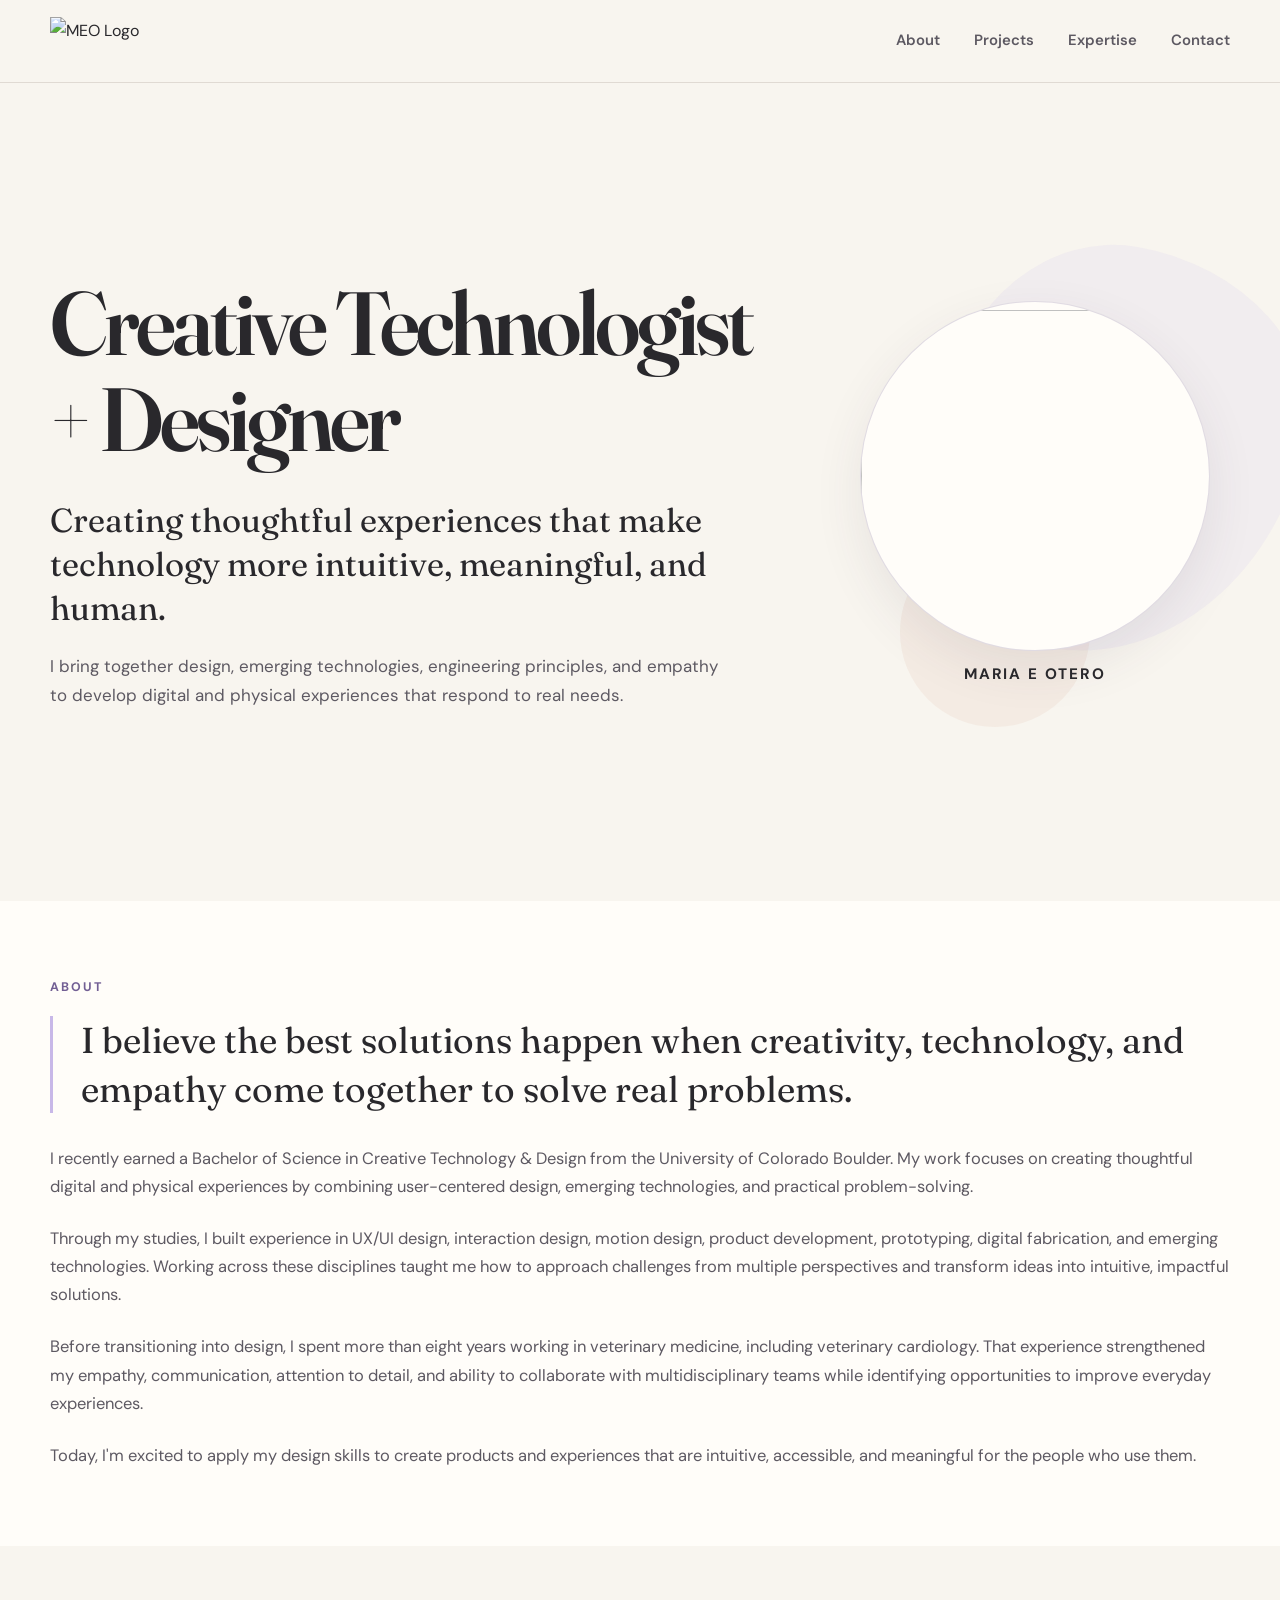
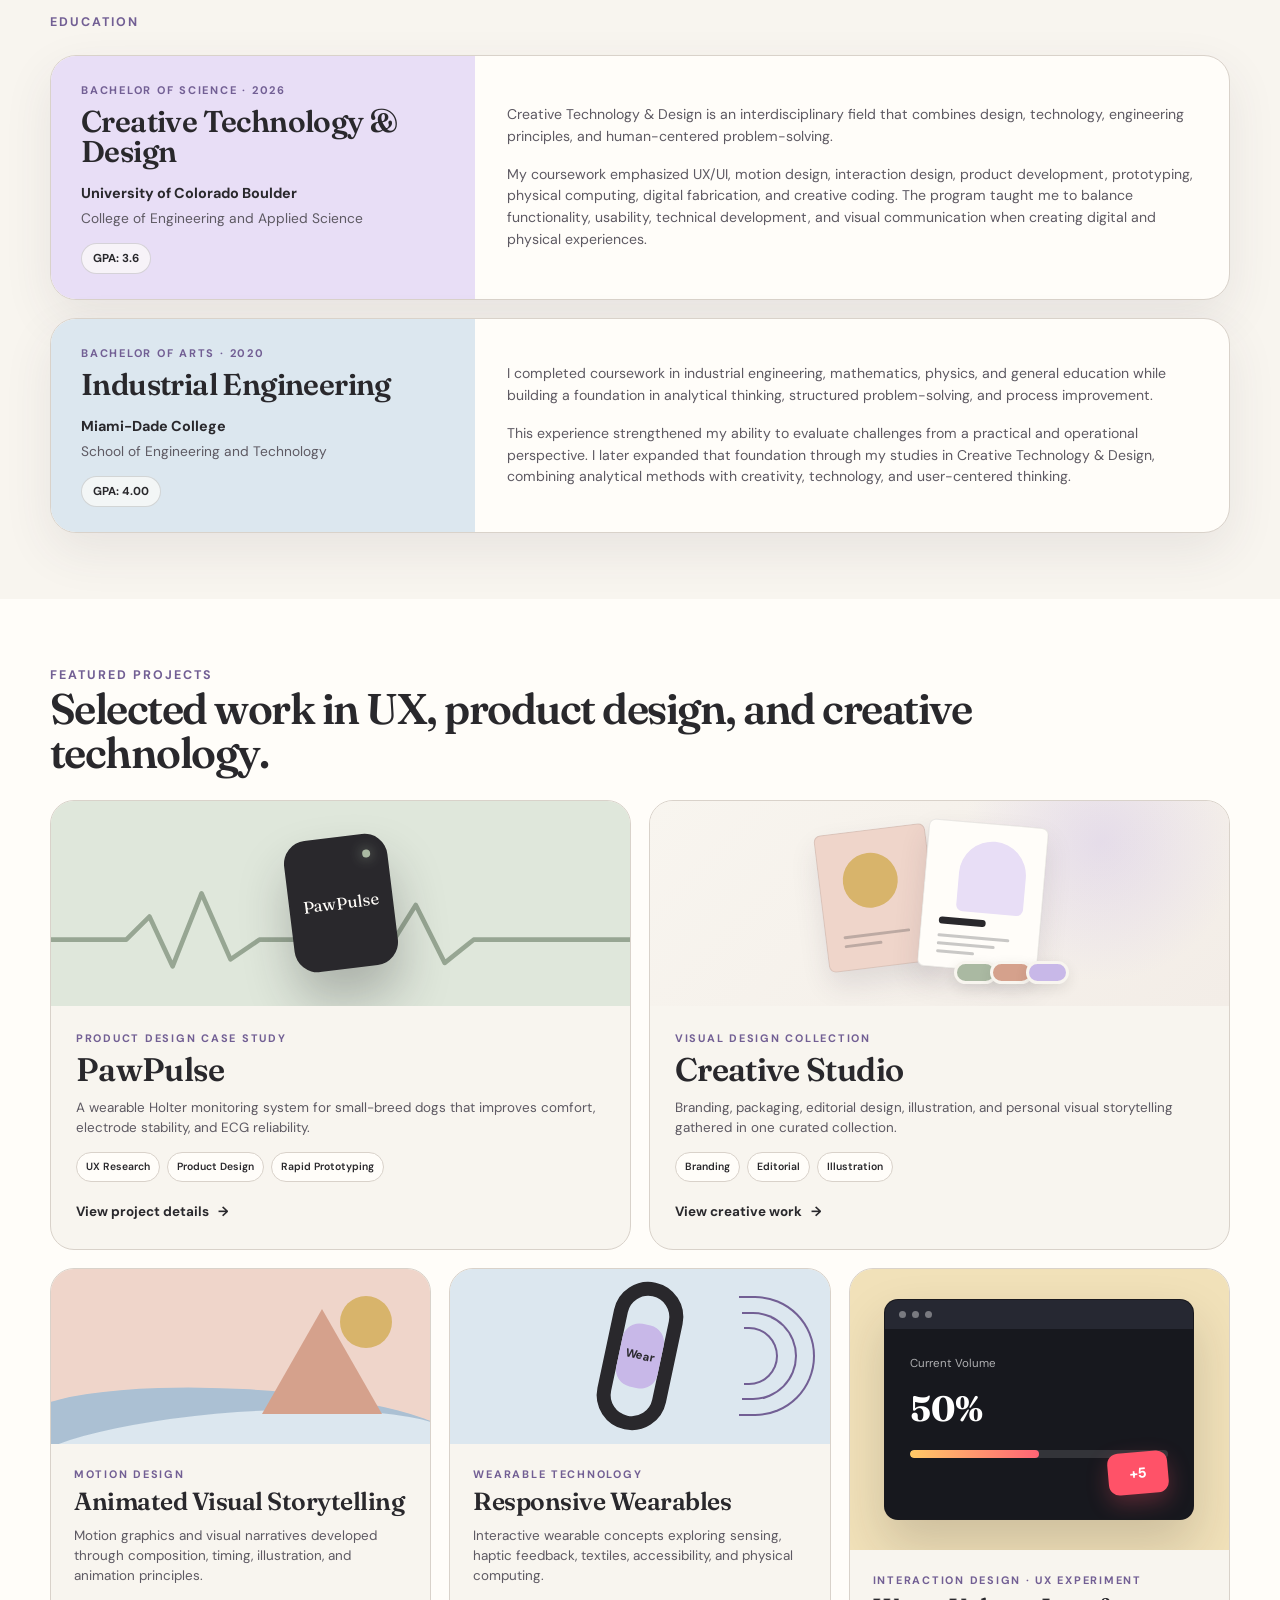
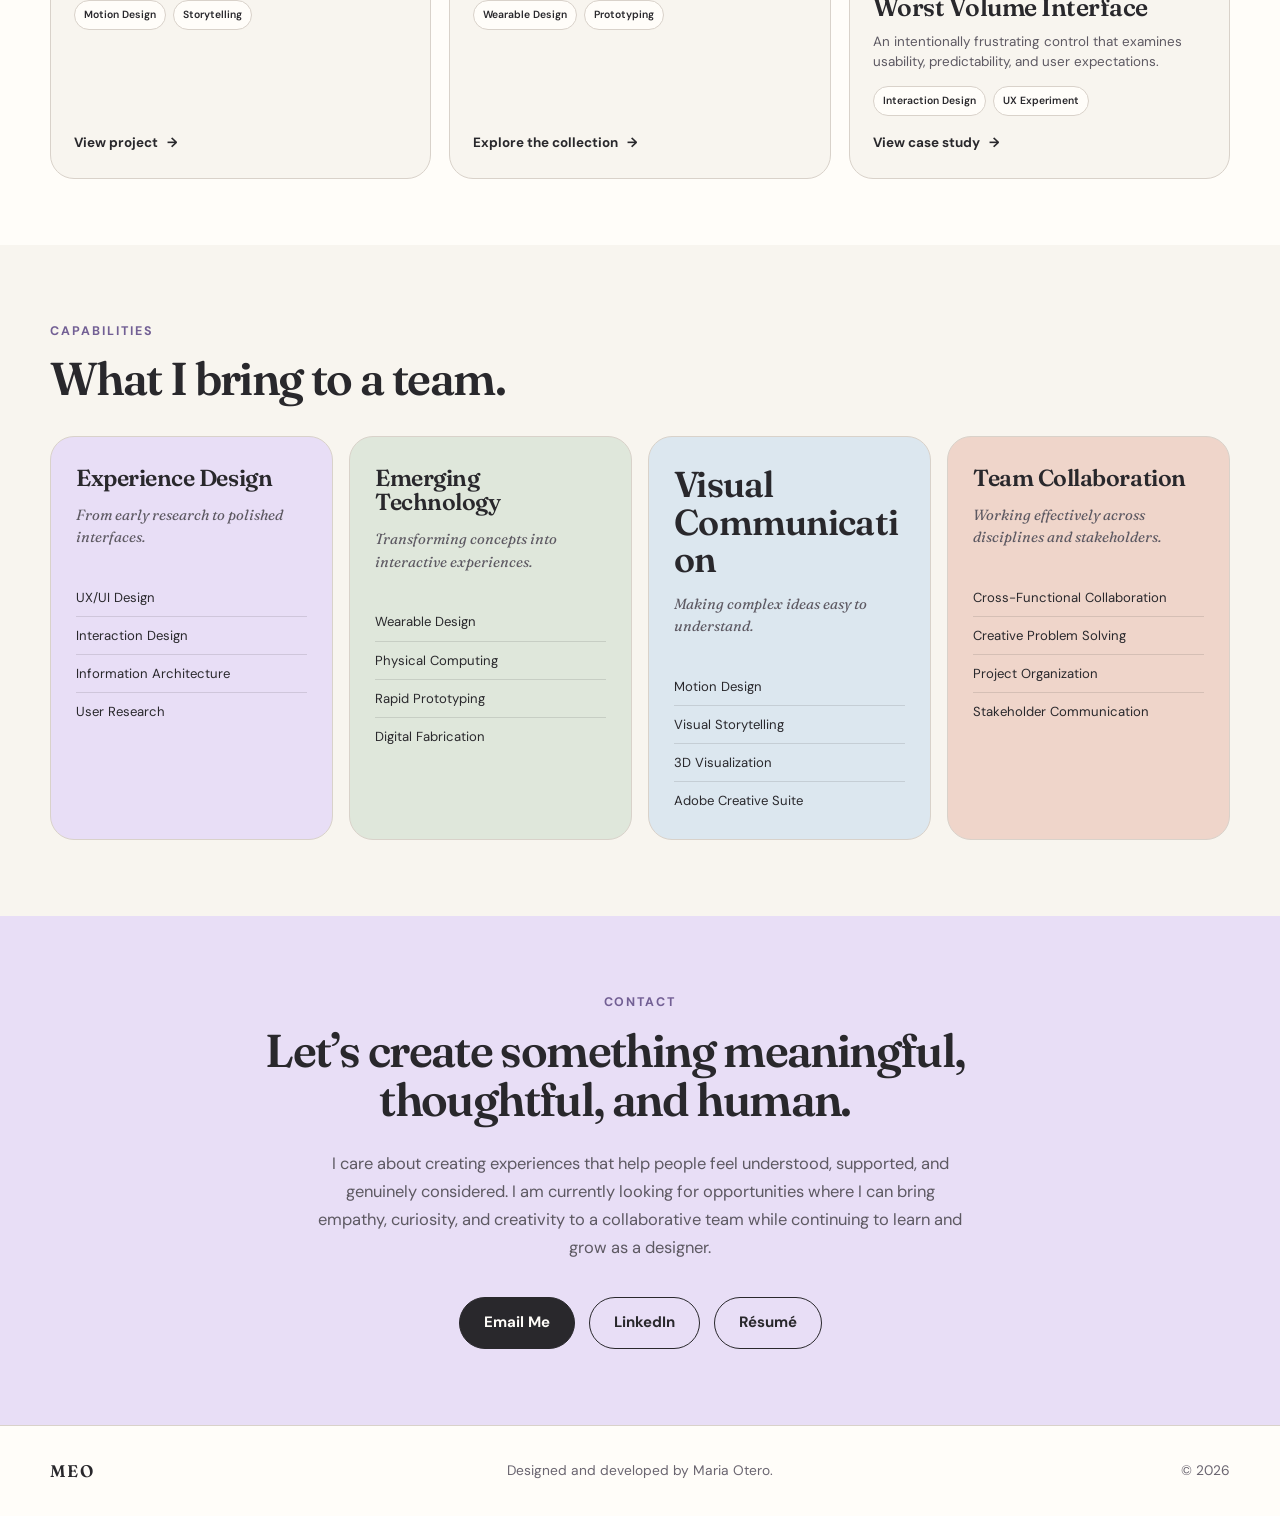
==== commit d8d74e6f: "add Google Analytics tracking" ====
--- a/index.html
+++ b/index.html
@@ -1,6 +1,16 @@
 <!DOCTYPE html>
 <html lang="en">
 <head>
+  <!-- Google tag (gtag.js) -->
+  <script async src="https://www.googletagmanager.com/gtag/js?id=G-SV0BYZM7C3"></script>
+  <script>
+    window.dataLayer = window.dataLayer || [];
+    function gtag(){dataLayer.push(arguments);}
+    gtag('js', new Date());
+
+    gtag('config', 'G-SV0BYZM7C3');
+  </script>
+
   <meta charset="UTF-8">
 
   <meta
--- a/style.css
+++ b/style.css
@@ -10327,240 +10327,1535 @@
 }
 
 /* ==================================================
-   OLIPOP TURNS ONE
-   Compact editorial presentation
+   OLIPOP TURNS ONE — FINAL EDITORIAL LAYOUT
+   These rules intentionally appear last so they
+   override the older Olipop presentation styles.
 ================================================== */
 
 .studio-project-olipop {
   position: relative;
   overflow: hidden;
-  background: #d57795;
-  color: #fffaf7;
-}
-
-/* Keep the blue color block as a subtle accent */
+  background: #fffaf7;
+  color: var(--ink);
+}
 
 .studio-project-olipop::before {
-  position: absolute;
-  top: 0;
-  right: 0;
-  width: 36%;
-  height: 100%;
-  background: #80b9c5;
-  content: "";
-}
-
-/* Keep all project content above the background accent */
+  display: none;
+}
 
 .studio-project-olipop .studio-project-container {
   position: relative;
   z-index: 1;
 }
 
-/* Main Olipop image layout */
-
-.studio-olipop-showcase {
+.studio-project-olipop .studio-project-type,
+.studio-project-olipop .studio-project-number {
+  color: #8b5f92;
+}
+
+.studio-olipop-summary {
+  max-width: 760px;
+}
+
+.studio-olipop-editorial {
   display: grid;
-  grid-template-columns: minmax(0, 1.12fr) minmax(320px, 0.88fr);
+  gap: clamp(26px, 3vw, 42px);
+  max-width: 1080px;
+  margin: 44px auto 0;
+}
+
+.studio-olipop-editorial figure {
+  min-width: 0;
+  margin: 0;
+}
+
+.studio-olipop-editorial img {
+  display: block;
+  width: 100%;
+  height: auto;
+  object-fit: contain;
+  object-position: center;
+}
+
+.studio-olipop-wide {
+  width: 100%;
+}
+
+.studio-olipop-cans {
+  max-width: 1000px;
+  margin-inline: auto !important;
+}
+
+.studio-olipop-process {
+  max-width: 1040px;
+  margin-inline: auto !important;
+}
+
+.studio-olipop-pair {
+  display: grid;
+  gap: clamp(22px, 3vw, 34px);
+  align-items: center;
+  grid-template-columns: repeat(2, minmax(0, 1fr));
+}
+
+.studio-olipop-identity-pair {
+  grid-template-columns: minmax(260px, 0.72fr) minmax(0, 1.28fr);
+}
+
+.studio-olipop-portrait {
+  display: flex;
+  justify-content: center;
+}
+
+.studio-olipop-portrait img {
+  width: min(100%, 430px);
+  max-height: 690px;
+}
+
+.studio-olipop-square {
+  display: flex;
+  justify-content: center;
+}
+
+.studio-olipop-square img {
+  width: min(100%, 580px);
+}
+
+.studio-olipop-landscape {
+  display: flex;
+  align-items: center;
+  justify-content: center;
+}
+
+.studio-olipop-landscape img {
+  width: 100%;
+}
+
+.studio-olipop-footer {
+  margin-top: 48px;
+}
+
+.studio-olipop-footer span {
+  display: block;
+}
+
+.studio-project-olipop .studio-project-footer {
+  border-top-color: rgba(41, 40, 44, 0.14);
+}
+
+.studio-project-olipop .studio-project-footer a {
+  color: var(--ink);
+}
+
+@media (max-width: 900px) {
+  .studio-olipop-editorial {
+    margin-top: 36px;
+  }
+
+  .studio-olipop-identity-pair {
+    grid-template-columns: minmax(220px, 0.8fr) minmax(0, 1.2fr);
+  }
+}
+
+@media (max-width: 700px) {
+  .studio-olipop-pair,
+  .studio-olipop-identity-pair {
+    grid-template-columns: 1fr;
+  }
+
+  .studio-olipop-portrait img {
+    width: min(100%, 390px);
+    max-height: none;
+  }
+
+  .studio-olipop-square img {
+    width: min(100%, 500px);
+  }
+
+  .studio-olipop-footer {
+    margin-top: 38px;
+  }
+}
+
+/* =========================================================
+   LOW KEY, HIGH TASTE — COMPACT CASE STUDY
+   ========================================================= */
+
+.studio-project-coffee {
+  background: #f3e9dc;
+  color: #4b3324;
+}
+
+.studio-project-coffee .studio-project-container {
+  max-width: 1100px;
+}
+
+.studio-project-coffee .studio-project-summary {
+  max-width: 720px;
+}
+
+.studio-coffee-summary {
+  margin-bottom: 30px;
+  line-height: 1.65;
+}
+
+/* Shared figure styling */
+
+.studio-coffee-logo,
+.studio-coffee-dogs,
+.studio-coffee-colors,
+.studio-coffee-typography,
+.studio-coffee-packaging,
+.studio-coffee-tote {
+  margin: 0;
+  overflow: hidden;
+  border-radius: 16px;
+  background: #eaded0;
+}
+
+.studio-coffee-logo img,
+.studio-coffee-dogs img,
+.studio-coffee-colors img,
+.studio-coffee-typography img,
+.studio-coffee-packaging img,
+.studio-coffee-tote img {
+  display: block;
+  width: 100%;
+}
+
+/* Primary logo — no surrounding card */
+
+.studio-coffee-logo {
+  display: flex;
+  align-items: center;
+  justify-content: center;
+  height: clamp(230px, 26vw, 340px);
+  margin: 0 0 18px;
+  padding: 0;
+  overflow: visible;
+  background: transparent;
+  border: 0;
+  border-radius: 0;
+}
+
+.studio-coffee-logo img {
+  display: block;
+  width: min(100%, 430px);
+  max-height: 100%;
+  height: auto;
+  object-fit: contain;
+}
+
+/* Dogs + design system */
+
+.studio-coffee-brand-grid {
+  display: grid;
+  grid-template-columns: 1.15fr 1fr;
+  gap: 14px;
+  margin-bottom: 14px;
+}
+
+.studio-coffee-dogs {
+  min-height: 0;
+}
+
+.studio-coffee-dogs img {
+  width: 100%;
+  height: 100%;
+  object-fit: cover;
+}
+
+.studio-coffee-system {
+  display: grid;
+  grid-template-rows: 0.72fr 1.28fr;
+  gap: 14px;
+  min-width: 0;
+}
+
+.studio-coffee-colors,
+.studio-coffee-typography {
+  display: flex;
+  align-items: center;
+  justify-content: center;
+  min-height: 0;
+  background: #f3e9dc;
+}
+
+.studio-coffee-colors img {
+  width: 100%;
+  height: 100%;
+  object-fit: contain;
+}
+
+.studio-coffee-typography {
+  padding: 10px;
+}
+
+.studio-coffee-typography img {
+  width: 100%;
+  height: 100%;
+  object-fit: contain;
+}
+
+/* Packaging + tote */
+
+.studio-coffee-application-grid {
+  display: grid;
+  grid-template-columns: 1.65fr 0.85fr;
+  gap: 14px;
+}
+
+.studio-coffee-packaging,
+.studio-coffee-tote {
+  min-height: 0;
+}
+
+.studio-coffee-packaging img,
+.studio-coffee-tote img {
+  width: 100%;
+  height: 100%;
+  object-fit: cover;
+}
+
+/* Keep the packaging image wide */
+
+.studio-coffee-packaging {
+  aspect-ratio: 16 / 10;
+}
+
+/* Keep the tote compact and proportional */
+
+.studio-coffee-tote {
+  aspect-ratio: 1 / 1;
+}
+
+/* Footer */
+
+.studio-coffee-footer {
+  margin-top: 26px;
+}
+
+/* Very subtle interaction */
+
+.studio-coffee-logo img,
+.studio-coffee-dogs img,
+.studio-coffee-colors img,
+.studio-coffee-typography img,
+.studio-coffee-packaging img,
+.studio-coffee-tote img {
+  transition: transform 180ms ease;
+}
+
+@media (hover: hover) {
+  .studio-coffee-logo:hover img,
+  .studio-coffee-dogs:hover img,
+  .studio-coffee-colors:hover img,
+  .studio-coffee-typography:hover img,
+  .studio-coffee-packaging:hover img,
+  .studio-coffee-tote:hover img {
+    transform: scale(1.008);
+  }
+}
+
+/* Tablet */
+
+@media (max-width: 900px) {
+  .studio-coffee-brand-grid {
+    grid-template-columns: 1fr;
+  }
+
+  .studio-coffee-system {
+    grid-template-columns: 1fr 1fr;
+    grid-template-rows: none;
+  }
+
+  .studio-coffee-application-grid {
+    grid-template-columns: 1.4fr 0.8fr;
+  }
+
+  .studio-coffee-logo {
+    height: 280px;
+  }
+}
+
+/* Mobile */
+
+@media (max-width: 680px) {
+  .studio-coffee-summary {
+    margin-bottom: 22px;
+  }
+
+  .studio-coffee-logo {
+    height: 220px;
+    padding: 0px;
+  }
+
+  .studio-coffee-brand-grid,
+  .studio-coffee-system,
+  .studio-coffee-application-grid {
+    grid-template-columns: 1fr;
+  }
+
+  .studio-coffee-system {
+    grid-template-rows: none;
+  }
+
+  .studio-coffee-logo,
+  .studio-coffee-dogs,
+  .studio-coffee-colors,
+  .studio-coffee-typography,
+  .studio-coffee-packaging,
+  .studio-coffee-tote {
+    border-radius: 13px;
+  }
+
+  .studio-coffee-dogs img,
+  .studio-coffee-colors img,
+  .studio-coffee-typography img,
+  .studio-coffee-packaging img,
+  .studio-coffee-tote img {
+    height: auto;
+    object-fit: contain;
+  }
+
+  .studio-coffee-packaging,
+  .studio-coffee-tote {
+    aspect-ratio: auto;
+  }
+
+  .studio-coffee-footer {
+    margin-top: 22px;
+  }
+}
+
+/* Accessibility */
+
+@media (prefers-reduced-motion: reduce) {
+  .studio-coffee-logo img,
+  .studio-coffee-dogs img,
+  .studio-coffee-colors img,
+  .studio-coffee-typography img,
+  .studio-coffee-packaging img,
+  .studio-coffee-tote img {
+    transition: none;
+  }
+}
+
+/* =========================================================
+   CREATIVE STUDIO — COMPACT RECRUITER-FRIENDLY LAYOUT
+   Keep this block at the very bottom of style.css.
+   ========================================================= */
+
+
+/* ---------------------------------------------------------
+   Overall Creative Studio sizing
+   --------------------------------------------------------- */
+
+.creative-studio-page {
+  background: #fbfaf8;
+  color: #252321;
+}
+
+.creative-studio-page .studio-intro {
+  padding: 64px 0 54px;
+}
+
+.creative-studio-page .studio-intro-container,
+.creative-studio-page .studio-project-container {
+  width: min(calc(100% - 40px), 1040px);
+  max-width: 1040px;
+  margin-inline: auto;
+}
+
+.creative-studio-page .studio-back-link {
+  display: inline-block;
+  margin-bottom: 28px;
+  color: var(--ink-soft);
+  font-size: 0.86rem;
+  font-weight: 600;
+  text-decoration: none;
+}
+
+.creative-studio-page .studio-back-link:hover {
+  color: var(--ink);
+}
+
+.creative-studio-page .studio-intro h1 {
+  max-width: none;
+  margin: 8px 0 16px;
+  font-size: clamp(3rem, 6vw, 5.2rem);
+  line-height: 0.98;
+}
+
+.creative-studio-page .studio-intro-text {
+  max-width: 590px;
+  font-size: 1rem;
+  line-height: 1.6;
+}
+
+.creative-studio-page .studio-project-index {
+  display: flex;
+  flex-wrap: wrap;
+  align-items: center;
+  gap: 10px 14px;
+  margin-top: 30px;
+}
+
+.creative-studio-page .studio-project-link {
+  font-size: 0.86rem;
+  font-weight: 700;
+  text-decoration: none;
+}
+
+.creative-studio-page .studio-project-link:hover {
+  text-decoration: underline;
+  text-underline-offset: 5px;
+}
+
+.creative-studio-page .studio-project-divider {
+  opacity: 0.35;
+}
+
+
+/* ---------------------------------------------------------
+   Compact project sections
+   --------------------------------------------------------- */
+
+.creative-studio-page .studio-project {
+  padding: 72px 0;
+}
+
+.creative-studio-page .studio-project-heading {
+  display: flex;
+  align-items: flex-end;
+  justify-content: space-between;
+  gap: 30px;
+  margin-bottom: 22px;
+}
+
+.creative-studio-page .studio-project-number {
+  margin-bottom: 7px;
+  font-size: 0.72rem;
+  font-weight: 700;
+  letter-spacing: 0.16em;
+}
+
+.creative-studio-page .studio-project-heading h2 {
+  margin: 0;
+  font-size: clamp(2.25rem, 4.5vw, 3.7rem);
+  line-height: 1;
+}
+
+.creative-studio-page .studio-project-type {
+  max-width: 320px;
+  padding-bottom: 4px;
+  font-size: 0.75rem;
+  font-weight: 700;
+  letter-spacing: 0.1em;
+  line-height: 1.5;
+  text-align: right;
+  text-transform: uppercase;
+}
+
+.creative-studio-page .studio-project-summary {
+  max-width: 700px;
+  margin: 0 0 30px;
+  font-size: 0.96rem;
+  line-height: 1.65;
+}
+
+.creative-studio-page figure {
+  margin: 0;
+}
+
+.creative-studio-page figure img {
+  display: block;
+  width: 100%;
+  height: auto;
+}
+
+.creative-studio-page .studio-project-footer {
+  display: flex;
+  align-items: center;
+  justify-content: flex-end;
+  margin-top: 34px;
+  padding-top: 20px;
+  border-top: 1px solid rgba(41, 40, 44, 0.15);
+}
+
+.creative-studio-page .studio-project-footer a {
+  font-size: 0.82rem;
+  font-weight: 700;
+  text-decoration: none;
+}
+
+.creative-studio-page .studio-project-footer a:hover {
+  text-decoration: underline;
+  text-underline-offset: 5px;
+}
+
+
+/* =========================================================
+   LOW KEY, HIGH TASTE
+   ========================================================= */
+
+.creative-studio-page .studio-project-coffee {
+  background: #f3e9dc;
+  color: #4b3324;
+}
+
+.creative-studio-page .studio-coffee-summary {
+  margin-bottom: 24px;
+}
+
+.creative-studio-page .studio-coffee-logo {
+  display: flex;
+  justify-content: center;
+  max-width: 760px;
+  margin: 0 auto 26px;
+}
+
+.creative-studio-page .studio-coffee-logo img {
+  width: 100%;
+  max-height: 280px;
+  object-fit: contain;
+}
+
+.creative-studio-page .studio-coffee-brand-grid {
+  display: grid;
+  align-items: stretch;
+  gap: 20px;
+  grid-template-columns: minmax(0, 1.2fr) minmax(280px, 0.8fr);
+}
+
+.creative-studio-page .studio-coffee-dogs,
+.creative-studio-page .studio-coffee-colors,
+.creative-studio-page .studio-coffee-typography,
+.creative-studio-page .studio-coffee-packaging,
+.creative-studio-page .studio-coffee-tote {
+  overflow: hidden;
+  border-radius: 16px;
+}
+
+.creative-studio-page .studio-coffee-dogs img {
+  width: 100%;
+  height: 100%;
+  max-height: 500px;
+  object-fit: cover;
+}
+
+.creative-studio-page .studio-coffee-system {
+  display: grid;
+  gap: 20px;
+  grid-template-rows: auto auto;
+}
+
+.creative-studio-page .studio-coffee-colors img,
+.creative-studio-page .studio-coffee-typography img {
+  width: 100%;
+  max-height: 240px;
+  object-fit: contain;
+}
+
+.creative-studio-page .studio-coffee-application-grid {
+  display: grid;
+  align-items: stretch;
+  gap: 20px;
+  margin-top: 20px;
+  grid-template-columns: minmax(0, 1.35fr) minmax(250px, 0.65fr);
+}
+
+.creative-studio-page .studio-coffee-packaging img,
+.creative-studio-page .studio-coffee-tote img {
+  width: 100%;
+  height: 100%;
+  max-height: 430px;
+  object-fit: cover;
+}
+
+
+/* =========================================================
+   DIFFERENT LIKE US
+   ========================================================= */
+
+.creative-studio-page .studio-project-book {
+  background: #fffaf4;
+  color: #493b39;
+}
+
+.creative-studio-page .studio-book-summary {
+  margin-bottom: 28px;
+}
+
+.creative-studio-page .studio-book-opening-grid {
+  display: grid;
+  align-items: center;
+  gap: 24px;
+  grid-template-columns: minmax(0, 0.76fr) minmax(0, 1.24fr);
+}
+
+.creative-studio-page .studio-book-cover,
+.creative-studio-page .studio-book-dedication,
+.creative-studio-page .studio-book-wide {
+  display: flex;
+  align-items: center;
+  justify-content: center;
+  overflow: hidden;
+  border: 1px solid rgba(73, 59, 57, 0.1);
+  border-radius: 18px;
+  background: #f4eee7;
+  padding: 12px;
+  box-shadow: 0 12px 30px rgba(73, 59, 57, 0.07);
+}
+
+.creative-studio-page .studio-book-cover img {
+  width: auto;
+  max-width: 100%;
+  max-height: 500px;
+  object-fit: contain;
+}
+
+.creative-studio-page .studio-book-dedication img {
+  width: 100%;
+  max-height: 500px;
+  object-fit: contain;
+}
+
+.creative-studio-page .studio-book-wide {
+  max-width: 100%;
+  margin: 24px auto 0;
+}
+
+.creative-studio-page .studio-book-wide img {
+  width: 100%;
+  object-fit: contain;
+}
+
+/*
+The page plan and sketches contain small details.
+They receive enough width to remain readable, but their
+height is controlled so they do not overwhelm the screen.
+*/
+
+.creative-studio-page .studio-book-page-plan img {
+  max-height: 590px;
+}
+
+.creative-studio-page .studio-book-sketches img {
+  max-height: 590px;
+}
+
+.creative-studio-page .studio-book-finished-spread img {
+  max-height: 530px;
+}
+
+
+/* =========================================================
+   OLIPOP TURNS ONE
+   ========================================================= */
+
+.creative-studio-page .studio-project-olipop {
+  background: #f4eef8;
+  color: #352a3c;
+}
+
+.creative-studio-page .studio-olipop-editorial {
+  display: grid;
   gap: 22px;
-
-  max-width: 1080px;
-  margin: 42px auto 0;
-}
-
-/* Large identity image on the left */
-
-.studio-olipop-feature {
+  max-width: 100%;
+  margin: 28px auto 0;
+}
+
+.creative-studio-page .studio-olipop-editorial figure {
   display: flex;
-  min-width: 0;
-  flex-direction: column;
-  margin: 0;
-}
-
-/* Three supporting images on the right */
-
-.studio-olipop-supporting {
+  align-items: center;
+  justify-content: center;
+  overflow: hidden;
+  border-radius: 16px;
+}
+
+.creative-studio-page .studio-olipop-editorial img {
+  width: 100%;
+  height: auto;
+  max-height: 540px;
+  object-fit: contain;
+}
+
+.creative-studio-page .studio-olipop-wide img {
+  max-height: 520px;
+}
+
+.creative-studio-page .studio-olipop-pair {
   display: grid;
-  min-width: 0;
+  align-items: stretch;
   gap: 22px;
   grid-template-columns: repeat(2, minmax(0, 1fr));
 }
 
-/* Party experience spans the bottom-right row */
-
-.studio-olipop-supporting .studio-olipop-item:last-child {
-  grid-column: 1 / -1;
-}
-
-.studio-olipop-item {
+.creative-studio-page .studio-olipop-identity-pair {
+  grid-template-columns: minmax(250px, 0.8fr) minmax(0, 1.2fr);
+}
+
+.creative-studio-page .studio-olipop-pair img {
+  width: 100%;
+  height: 100%;
+  max-height: 430px;
+  object-fit: contain;
+}
+
+
+/* =========================================================
+   TABLET
+   ========================================================= */
+
+@media (max-width: 900px) {
+
+  .creative-studio-page .studio-intro {
+    padding: 54px 0 46px;
+  }
+
+  .creative-studio-page .studio-project {
+    padding: 60px 0;
+  }
+
+  .creative-studio-page .studio-project-heading {
+    align-items: flex-start;
+    flex-direction: column;
+    gap: 10px;
+  }
+
+  .creative-studio-page .studio-project-type {
+    max-width: none;
+    padding-bottom: 0;
+    text-align: left;
+  }
+
+  .creative-studio-page .studio-coffee-brand-grid,
+  .creative-studio-page .studio-coffee-application-grid {
+    grid-template-columns: 1fr 1fr;
+  }
+
+  .creative-studio-page .studio-book-opening-grid {
+    gap: 18px;
+    grid-template-columns: minmax(0, 0.8fr) minmax(0, 1.2fr);
+  }
+
+  .creative-studio-page .studio-book-cover img,
+  .creative-studio-page .studio-book-dedication img {
+    max-height: 420px;
+  }
+
+  .creative-studio-page .studio-book-page-plan img,
+  .creative-studio-page .studio-book-sketches img {
+    max-height: 500px;
+  }
+
+  .creative-studio-page .studio-book-finished-spread img {
+    max-height: 440px;
+  }
+
+}
+
+
+/* =========================================================
+   MOBILE
+   ========================================================= */
+
+@media (max-width: 650px) {
+
+  .creative-studio-page .studio-intro-container,
+  .creative-studio-page .studio-project-container {
+    width: min(calc(100% - 28px), 1040px);
+  }
+
+  .creative-studio-page .studio-intro {
+    padding: 42px 0 38px;
+  }
+
+  .creative-studio-page .studio-intro h1 {
+    font-size: clamp(2.8rem, 15vw, 4.4rem);
+  }
+
+  .creative-studio-page .studio-project-index {
+    align-items: flex-start;
+    flex-direction: column;
+    gap: 8px;
+  }
+
+  .creative-studio-page .studio-project-divider {
+    display: none;
+  }
+
+  .creative-studio-page .studio-project {
+    padding: 48px 0;
+  }
+
+  .creative-studio-page .studio-project-heading {
+    margin-bottom: 18px;
+  }
+
+  .creative-studio-page .studio-project-heading h2 {
+    font-size: clamp(2rem, 11vw, 3rem);
+  }
+
+  .creative-studio-page .studio-project-summary {
+    margin-bottom: 22px;
+    font-size: 0.92rem;
+  }
+
+  .creative-studio-page .studio-coffee-brand-grid,
+  .creative-studio-page .studio-coffee-application-grid,
+  .creative-studio-page .studio-book-opening-grid,
+  .creative-studio-page .studio-olipop-pair,
+  .creative-studio-page .studio-olipop-identity-pair {
+    grid-template-columns: 1fr;
+  }
+
+  .creative-studio-page .studio-coffee-logo img {
+    max-height: 230px;
+  }
+
+  .creative-studio-page .studio-coffee-dogs img,
+  .creative-studio-page .studio-coffee-packaging img,
+  .creative-studio-page .studio-coffee-tote img {
+    height: auto;
+    max-height: none;
+    object-fit: contain;
+  }
+
+  .creative-studio-page .studio-book-cover,
+  .creative-studio-page .studio-book-dedication,
+  .creative-studio-page .studio-book-wide {
+    padding: 8px;
+    border-radius: 12px;
+  }
+
+  .creative-studio-page .studio-book-cover img,
+  .creative-studio-page .studio-book-dedication img,
+  .creative-studio-page .studio-book-page-plan img,
+  .creative-studio-page .studio-book-sketches img,
+  .creative-studio-page .studio-book-finished-spread img {
+    width: 100%;
+    max-height: none;
+  }
+
+  .creative-studio-page .studio-book-wide {
+    margin-top: 16px;
+  }
+
+  .creative-studio-page .studio-olipop-editorial {
+    gap: 16px;
+    margin-top: 22px;
+  }
+
+  .creative-studio-page .studio-olipop-editorial img,
+  .creative-studio-page .studio-olipop-pair img {
+    height: auto;
+    max-height: none;
+  }
+
+  .creative-studio-page .studio-project-footer {
+    margin-top: 26px;
+  }
+
+}
+
+/* =========================================================
+   HOMEPAGE FINAL ALIGNMENT FIXES
+   ========================================================= */
+
+
+/* ---------------------------------------------------------
+   Education cards:
+   Keep the degree information on the left,
+   but stack the two description paragraphs vertically.
+   --------------------------------------------------------- */
+
+.home-page .education-card {
+  grid-template-columns: 0.72fr 1.28fr;
+}
+
+.home-page .education-description {
   display: flex;
-  min-width: 0;
   flex-direction: column;
+  justify-content: center;
+  gap: 16px;
+}
+
+.home-page .education-description p {
+  width: 100%;
+  max-width: 720px;
   margin: 0;
 }
 
-/* Shared artwork frames */
-
-.studio-olipop-image-mat {
-  display: flex;
-  width: 100%;
-  min-height: 0;
+
+/* ---------------------------------------------------------
+   Footer:
+   MEO stays left, credit stays centered,
+   and 2026 moves fully to the right.
+   --------------------------------------------------------- */
+
+.home-page .footer-content {
+  display: grid;
+  grid-template-columns: 1fr auto 1fr;
   align-items: center;
-  justify-content: center;
-
-  overflow: hidden;
-
-  border: 1px solid rgba(255, 250, 247, 0.3);
-  border-radius: 18px;
-
-  background: #fbe8eb;
-  box-shadow: 0 18px 42px rgba(95, 38, 60, 0.15);
-
+  width: min(calc(100% - 40px), var(--page-width));
+}
+
+.home-page .footer-brand {
+  justify-self: start;
+}
+
+.home-page .footer-content > p:first-of-type {
+  justify-self: center;
+  text-align: center;
+}
+
+.home-page .footer-content > p:last-of-type {
+  justify-self: end;
+  text-align: right;
+}
+
+
+/* ---------------------------------------------------------
+   Tablet
+   --------------------------------------------------------- */
+
+@media (max-width: 950px) {
+
+  .home-page .education-card {
+    grid-template-columns: 0.8fr 1.2fr;
+  }
+
+}
+
+
+/* ---------------------------------------------------------
+   Mobile
+   --------------------------------------------------------- */
+
+@media (max-width: 650px) {
+
+  .home-page .education-card {
+    grid-template-columns: 1fr;
+  }
+
+  .home-page .education-description p {
+    max-width: none;
+  }
+
+  .home-page .footer-content {
+    display: flex;
+    min-height: auto;
+    flex-direction: column;
+    gap: 10px;
+    padding: 28px 0;
+    text-align: center;
+  }
+
+  .home-page .footer-brand,
+  .home-page .footer-content > p:first-of-type,
+  .home-page .footer-content > p:last-of-type {
+    justify-self: auto;
+    text-align: center;
+  }
+
+}
+
+/* =========================================================
+   PAWPULSE CASE STUDY — FINAL REDESIGN OVERRIDES
+   Paste this entire block at the END of style.css.
+   ========================================================= */
+
+.case-study-page {
+  --pawpulse-background: #f7f5f1;
+  --pawpulse-surface: #fffdf9;
+  --pawpulse-ink: #2e2e32;
+  --pawpulse-muted: #66616b;
+  --pawpulse-accent: #6c5aa7;
+  --pawpulse-line: #d8d2ca;
+
+  background: var(--pawpulse-background);
+  color: var(--pawpulse-ink);
+}
+
+.case-study-page .case-study-header,
+.case-study-page .case-section-navigation {
+  background: rgba(247, 245, 241, 0.94);
+}
+
+.case-study-page section[id] {
+  scroll-margin-top: 154px;
+}
+
+
+/* Hero */
+
+.case-study-page .case-hero {
+  padding: 78px 0 88px;
+}
+
+.case-study-page .case-back-link {
+  display: inline-flex;
+  margin-bottom: 52px;
+  color: var(--pawpulse-muted);
+  font-size: 0.9rem;
+  font-weight: 700;
+  text-decoration: none;
   transition:
-    transform var(--transition),
-    box-shadow var(--transition);
-}
-
-/* Large left image */
-
-.studio-olipop-feature .studio-olipop-image-mat {
-  height: 620px;
-}
-
-/* Upper-right supporting images */
-
-.studio-olipop-supporting
-  .studio-olipop-item:nth-child(1)
-  .studio-olipop-image-mat,
-.studio-olipop-supporting
-  .studio-olipop-item:nth-child(2)
-  .studio-olipop-image-mat {
-  height: 286px;
-}
-
-/* Wide party image */
-
-.studio-olipop-supporting
-  .studio-olipop-item:last-child
-  .studio-olipop-image-mat {
-  height: 286px;
-}
-
-/* Preserve the full compositions */
-
-.studio-olipop-image-mat img {
+    color var(--transition),
+    transform var(--transition);
+}
+
+.case-study-page .case-back-link:hover,
+.case-study-page .case-back-link:focus-visible {
+  color: var(--pawpulse-ink);
+  transform: translateX(-4px);
+}
+
+.case-study-page .case-hero-grid {
+  display: grid;
+  grid-template-columns: minmax(0, 1.35fr) minmax(270px, 0.65fr);
+  align-items: end;
+  gap: clamp(45px, 7vw, 90px);
+}
+
+.case-study-page .case-project-type {
+  margin-bottom: 16px;
+  color: var(--pawpulse-accent);
+  font-size: 0.78rem;
+  font-weight: 700;
+  letter-spacing: 0.16em;
+  text-transform: uppercase;
+}
+
+.case-study-page .case-hero h1 {
+  max-width: none;
+  font-size: clamp(5rem, 11vw, 9rem);
+  line-height: 0.88;
+  letter-spacing: -0.068em;
+}
+
+.case-study-page .case-hero-summary {
+  max-width: 850px;
+  margin-top: 30px;
+  font-family: var(--heading-font);
+  font-size: clamp(1.5rem, 2.8vw, 2.5rem);
+  line-height: 1.24;
+  letter-spacing: -0.025em;
+}
+
+.case-study-page .case-hero-introduction {
+  padding-bottom: 8px;
+}
+
+.case-study-page .case-hero-introduction p {
+  color: var(--pawpulse-muted);
+  font-size: 1rem;
+  line-height: 1.75;
+}
+
+.case-study-page .case-meta-grid {
+  display: grid;
+  grid-template-columns: repeat(4, minmax(0, 1fr));
+  margin-top: 62px;
+  padding: 27px 0;
+  border-top: 1px solid var(--pawpulse-line);
+  border-bottom: 1px solid var(--pawpulse-line);
+}
+
+.case-study-page .case-meta-item {
+  padding: 0 24px;
+  border-right: 1px solid var(--pawpulse-line);
+}
+
+.case-study-page .case-meta-item:first-child {
+  padding-left: 0;
+}
+
+.case-study-page .case-meta-item:last-child {
+  padding-right: 0;
+  border-right: 0;
+}
+
+.case-study-page .case-meta-label {
+  margin-bottom: 7px;
+  color: var(--pawpulse-accent);
+  font-size: 0.74rem;
+  font-weight: 700;
+  letter-spacing: 0.12em;
+  text-transform: uppercase;
+}
+
+.case-study-page .case-meta-item > p:last-child {
+  font-size: 0.9rem;
+  line-height: 1.5;
+}
+
+
+/* Main visual system */
+
+.case-study-page .case-visual {
+  margin: 56px 0 0;
+}
+
+.case-study-page .case-visual img {
   display: block;
   width: 100%;
-  height: 100%;
-
+  height: auto;
+  max-height: none;
+  border: 0;
+  border-radius: 0;
+  background: transparent;
   object-fit: contain;
-  object-position: center;
-
-  background: #fbe8eb;
-}
-
-/* Consistent captions */
-
-.studio-olipop-feature figcaption,
-.studio-olipop-item figcaption {
-  margin-top: 9px;
-
-  color: rgba(255, 250, 247, 0.9);
-
+  box-shadow: none;
+}
+
+.case-study-page .case-visual-hero {
+  margin-top: 50px;
+}
+
+.case-study-page .case-visual-hero img {
+  max-height: 900px;
+}
+
+
+/* Sticky section navigation */
+
+.case-study-page .case-section-navigation {
+  position: sticky;
+  top: 82px;
+  z-index: 900;
+  border-top: 1px solid rgba(216, 210, 202, 0.82);
+  border-bottom: 1px solid rgba(216, 210, 202, 0.82);
+  backdrop-filter: blur(14px);
+  -webkit-backdrop-filter: blur(14px);
+}
+
+.case-study-page .case-section-navigation-inner {
+  display: flex;
+  gap: 31px;
+  overflow-x: auto;
+  scrollbar-width: none;
+}
+
+.case-study-page .case-section-navigation-inner::-webkit-scrollbar {
+  display: none;
+}
+
+.case-study-page .case-section-navigation a {
+  flex: 0 0 auto;
+  padding: 16px 0;
+  color: var(--pawpulse-muted);
+  font-size: 0.82rem;
+  font-weight: 700;
+  text-decoration: none;
+}
+
+.case-study-page .case-section-navigation a:hover,
+.case-study-page .case-section-navigation a:focus-visible {
+  color: var(--pawpulse-accent);
+}
+
+
+/* Sections */
+
+.case-study-page .case-section {
+  padding: clamp(82px, 9vw, 118px) 0;
+}
+
+.case-study-page .case-section-muted {
+  background: var(--pawpulse-surface);
+}
+
+.case-study-page .case-section-grid {
+  display: grid;
+  grid-template-columns: minmax(270px, 0.88fr) minmax(0, 1.12fr);
+  align-items: start;
+  gap: clamp(55px, 8vw, 100px);
+}
+
+.case-study-page .case-section-heading h2 {
+  max-width: 760px;
+  margin-top: 13px;
+  font-size: clamp(2.4rem, 4.5vw, 4.1rem);
+  line-height: 1.04;
+  letter-spacing: -0.042em;
+}
+
+.case-study-page .case-section-content {
+  max-width: 690px;
+}
+
+.case-study-page .case-section-content > p {
+  margin-bottom: 20px;
+  color: var(--pawpulse-muted);
+  font-size: 1.02rem;
+  line-height: 1.76;
+}
+
+.case-study-page .case-section-content > p:last-child {
+  margin-bottom: 0;
+}
+
+.case-study-page .case-section-content .case-lead {
+  margin-bottom: 25px;
+  color: var(--pawpulse-ink);
+  font-family: var(--heading-font);
+  font-size: clamp(1.38rem, 2.1vw, 1.82rem);
+  line-height: 1.38;
+}
+
+
+/* Key insight */
+
+.case-study-page .case-key-insight {
+  display: grid;
+  grid-template-columns: 150px minmax(0, 1fr);
+  gap: 36px;
+  margin-top: 48px;
+  border-radius: 22px;
+  padding: clamp(28px, 4vw, 46px);
+  background: var(--pawpulse-ink);
+  color: var(--pawpulse-surface);
+}
+
+.case-study-page .case-key-insight-label {
+  color: rgba(255, 253, 249, 0.68);
+  font-size: 0.76rem;
+  font-weight: 700;
+  letter-spacing: 0.14em;
+  text-transform: uppercase;
+}
+
+.case-study-page .case-key-insight > p:last-child {
+  max-width: 820px;
+  font-family: var(--heading-font);
+  font-size: clamp(1.35rem, 2.2vw, 1.9rem);
+  line-height: 1.38;
+}
+
+
+/* Validation metrics */
+
+.case-study-page .case-metric-grid {
+  display: grid;
+  grid-template-columns: repeat(3, minmax(0, 1fr));
+  gap: 18px;
+  margin-top: 48px;
+}
+
+.case-study-page .case-metric-grid article {
+  display: flex;
+  min-height: 155px;
+  flex-direction: column;
+  justify-content: center;
+  border: 1px solid var(--pawpulse-line);
+  border-radius: 20px;
+  padding: 28px;
+  background: var(--pawpulse-background);
+}
+
+.case-study-page .case-metric-grid strong {
+  font-family: var(--heading-font);
+  font-size: clamp(1.5rem, 2.5vw, 2rem);
+  line-height: 1.15;
+}
+
+.case-study-page .case-metric-grid span {
+  margin-top: 10px;
+  color: var(--pawpulse-muted);
+  font-size: 0.9rem;
+}
+
+.case-study-page .case-evidence-note {
+  max-width: 760px;
+  margin: 18px auto 0;
+  color: var(--pawpulse-muted);
   font-size: 0.78rem;
-  font-weight: 600;
-  letter-spacing: 0.03em;
-  line-height: 1.4;
-}
-
-/* Very subtle hover movement */
-
-.studio-olipop-feature:hover .studio-olipop-image-mat,
-.studio-olipop-item:hover .studio-olipop-image-mat {
-  transform: translateY(-3px);
-  box-shadow: 0 22px 48px rgba(95, 38, 60, 0.2);
-}
-
-/* Make the project-information row more compact */
-
-.studio-project-olipop .studio-project-details {
-  margin-top: 46px;
-}
-
-/* Reduce space before the closing project description */
-
-.studio-project-olipop .studio-project-footer {
-  margin-top: 34px;
-}
+  line-height: 1.55;
+  text-align: center;
+}
+
+
+/* Next project */
+
+.case-study-page .case-next-project {
+  padding: 0 0 95px;
+  background: var(--pawpulse-surface);
+}
+
+.case-study-page .case-next-project-link {
+  display: grid;
+  grid-template-columns: auto 1fr auto;
+  align-items: center;
+  gap: 36px;
+  border-top: 1px solid var(--pawpulse-line);
+  border-bottom: 1px solid var(--pawpulse-line);
+  padding: 42px 0;
+  color: var(--pawpulse-ink);
+  text-decoration: none;
+}
+
+.case-study-page .case-next-project-label {
+  color: var(--pawpulse-muted);
+  font-size: 0.76rem;
+  font-weight: 700;
+  letter-spacing: 0.13em;
+  text-transform: uppercase;
+}
+
+.case-study-page .case-next-project-title {
+  font-family: var(--heading-font);
+  font-size: clamp(2rem, 4.5vw, 4rem);
+  line-height: 1;
+  letter-spacing: -0.035em;
+}
+
+.case-study-page .case-next-project-arrow {
+  font-size: 2.4rem;
+  transition: transform var(--transition);
+}
+
+.case-study-page .case-next-project-link:hover .case-next-project-arrow,
+.case-study-page .case-next-project-link:focus-visible .case-next-project-arrow {
+  transform: translateX(7px);
+}
+
 
 /* Tablet */
 
 @media (max-width: 950px) {
-  .studio-olipop-showcase {
+
+  .case-study-page .case-hero-grid,
+  .case-study-page .case-section-grid {
     grid-template-columns: 1fr;
-  }
-
-  .studio-olipop-feature .studio-olipop-image-mat {
-    height: 540px;
-  }
-
-  .studio-olipop-supporting {
+    gap: 36px;
+  }
+
+  .case-study-page .case-hero-introduction {
+    max-width: 680px;
+  }
+
+  .case-study-page .case-meta-grid {
     grid-template-columns: repeat(2, minmax(0, 1fr));
   }
 
-  .studio-olipop-supporting
-    .studio-olipop-item:nth-child(1)
-    .studio-olipop-image-mat,
-  .studio-olipop-supporting
-    .studio-olipop-item:nth-child(2)
-    .studio-olipop-image-mat,
-  .studio-olipop-supporting
-    .studio-olipop-item:last-child
-    .studio-olipop-image-mat {
-    height: 320px;
-  }
-}
+  .case-study-page .case-meta-item {
+    border-bottom: 1px solid var(--pawpulse-line);
+  }
+
+  .case-study-page .case-meta-item:nth-child(2) {
+    border-right: 0;
+  }
+
+  .case-study-page .case-meta-item:nth-child(-n + 2) {
+    padding-bottom: 22px;
+  }
+
+  .case-study-page .case-meta-item:nth-child(n + 3) {
+    padding-top: 22px;
+    border-bottom: 0;
+  }
+
+  .case-study-page .case-meta-item:nth-child(3) {
+    padding-left: 0;
+  }
+
+  .case-study-page .case-key-insight {
+    grid-template-columns: 1fr;
+    gap: 18px;
+  }
+
+}
+
 
 /* Mobile */
 
 @media (max-width: 650px) {
-  .studio-project-olipop::before {
-    top: auto;
-    bottom: 0;
-    width: 100%;
-    height: 28%;
-  }
-
-  .studio-olipop-showcase,
-  .studio-olipop-supporting {
+
+  .case-study-page section[id] {
+    scroll-margin-top: 178px;
+  }
+
+  .case-study-page .case-hero {
+    padding: 55px 0 68px;
+  }
+
+  .case-study-page .case-back-link {
+    margin-bottom: 38px;
+  }
+
+  .case-study-page .case-hero h1 {
+    font-size: clamp(4rem, 20vw, 6rem);
+  }
+
+  .case-study-page .case-hero-summary {
+    font-size: 1.42rem;
+  }
+
+  .case-study-page .case-meta-grid {
     grid-template-columns: 1fr;
   }
 
-  .studio-olipop-supporting .studio-olipop-item:last-child {
-    grid-column: auto;
-  }
-
-  .studio-olipop-feature .studio-olipop-image-mat,
-  .studio-olipop-supporting
-    .studio-olipop-item:nth-child(1)
-    .studio-olipop-image-mat,
-  .studio-olipop-supporting
-    .studio-olipop-item:nth-child(2)
-    .studio-olipop-image-mat,
-  .studio-olipop-supporting
-    .studio-olipop-item:last-child
-    .studio-olipop-image-mat {
-    height: auto;
-  }
-
-  .studio-olipop-image-mat img {
-    width: 100%;
-    height: auto;
-    max-height: 580px;
-  }
-
-  .studio-olipop-feature:hover .studio-olipop-image-mat,
-  .studio-olipop-item:hover .studio-olipop-image-mat {
-    transform: none;
-  }
+  .case-study-page .case-meta-item,
+  .case-study-page .case-meta-item:first-child,
+  .case-study-page .case-meta-item:nth-child(3),
+  .case-study-page .case-meta-item:last-child {
+    padding: 18px 0;
+    border-right: 0;
+    border-bottom: 1px solid var(--pawpulse-line);
+  }
+
+  .case-study-page .case-meta-item:first-child {
+    padding-top: 0;
+  }
+
+  .case-study-page .case-meta-item:last-child {
+    padding-bottom: 0;
+    border-bottom: 0;
+  }
+
+  .case-study-page .case-section-navigation {
+    top: 118px;
+  }
+
+  .case-study-page .case-section-navigation-inner {
+    gap: 24px;
+  }
+
+  .case-study-page .case-section {
+    padding: 72px 0;
+  }
+
+  .case-study-page .case-section-heading h2 {
+    font-size: clamp(2.1rem, 11vw, 3.25rem);
+  }
+
+  .case-study-page .case-visual {
+    margin-top: 38px;
+  }
+
+  .case-study-page .case-key-insight {
+    padding: 25px;
+  }
+
+  .case-study-page .case-metric-grid {
+    grid-template-columns: 1fr;
+  }
+
+  .case-study-page .case-metric-grid article {
+    min-height: 125px;
+  }
+
+  .case-study-page .case-next-project-link {
+    grid-template-columns: 1fr auto;
+    gap: 16px;
+    padding: 34px 0;
+  }
+
+  .case-study-page .case-next-project-label {
+    grid-column: 1 / -1;
+  }
+
 }
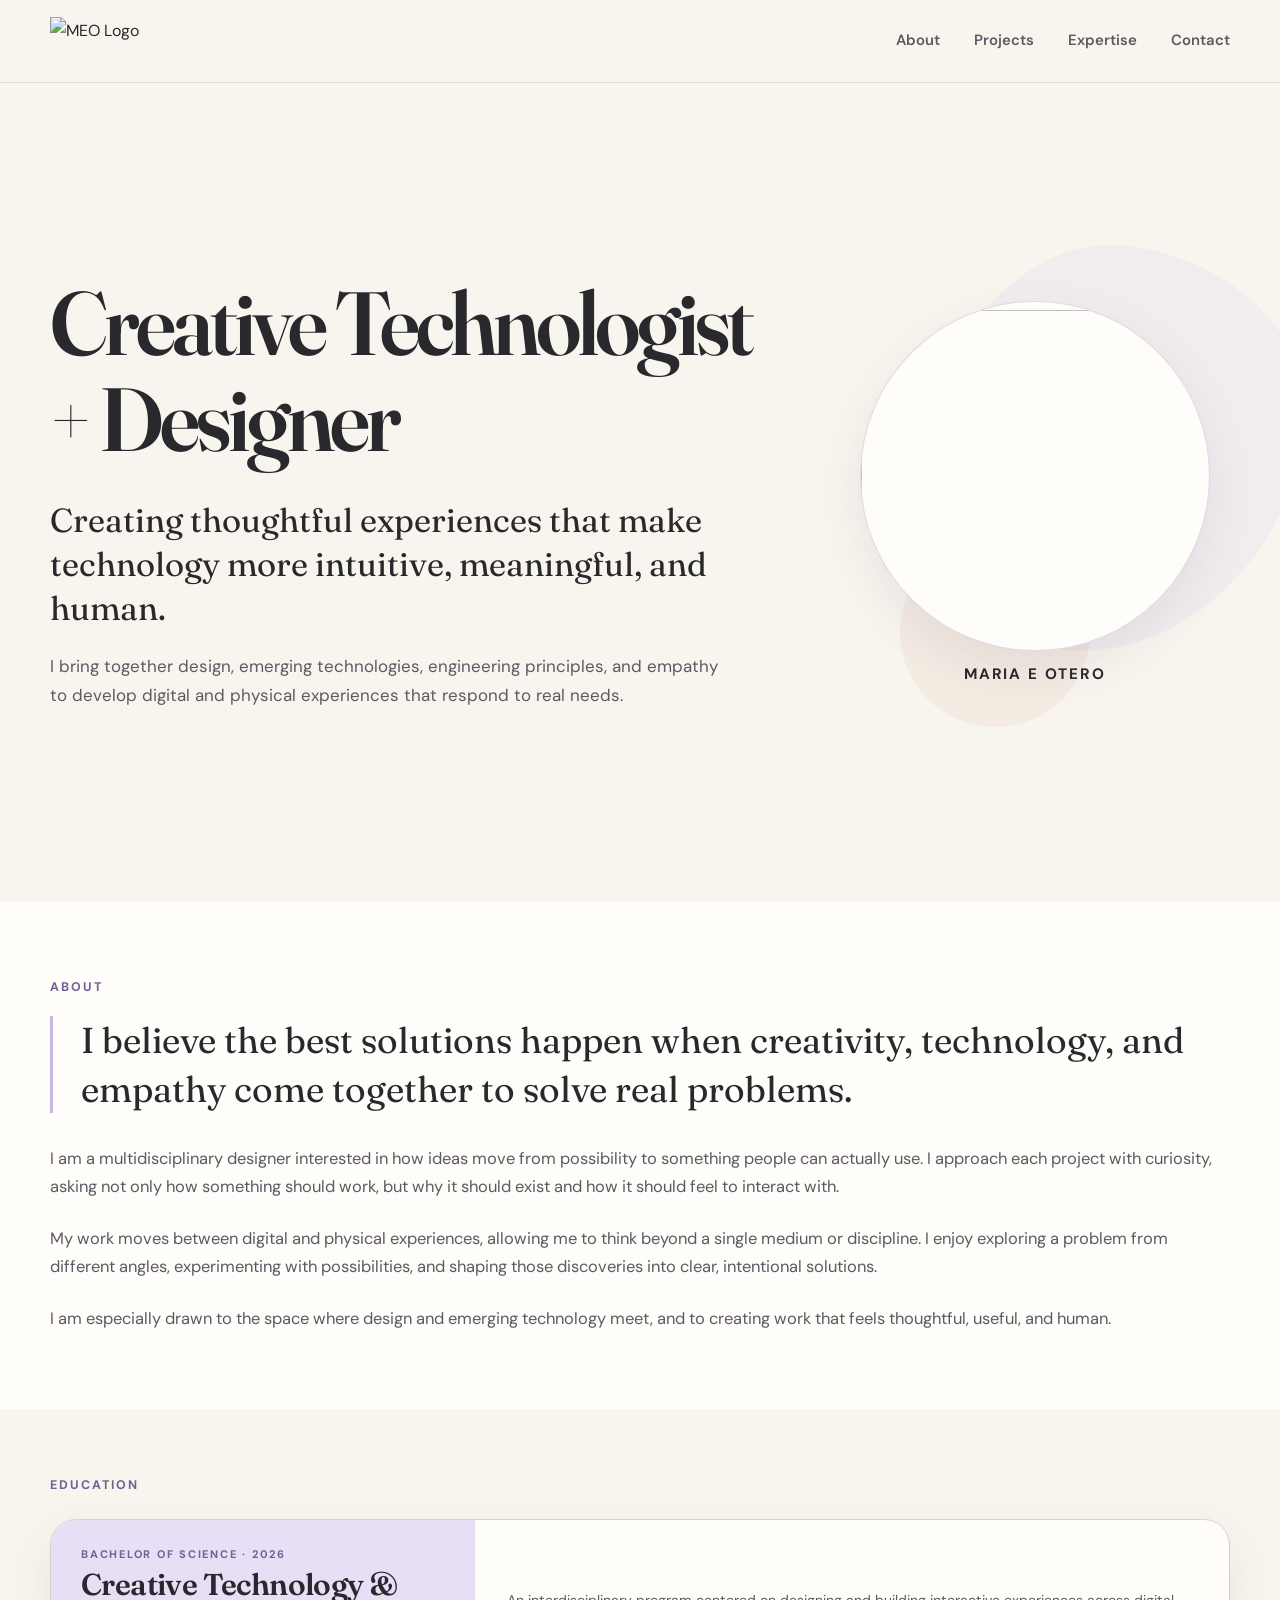
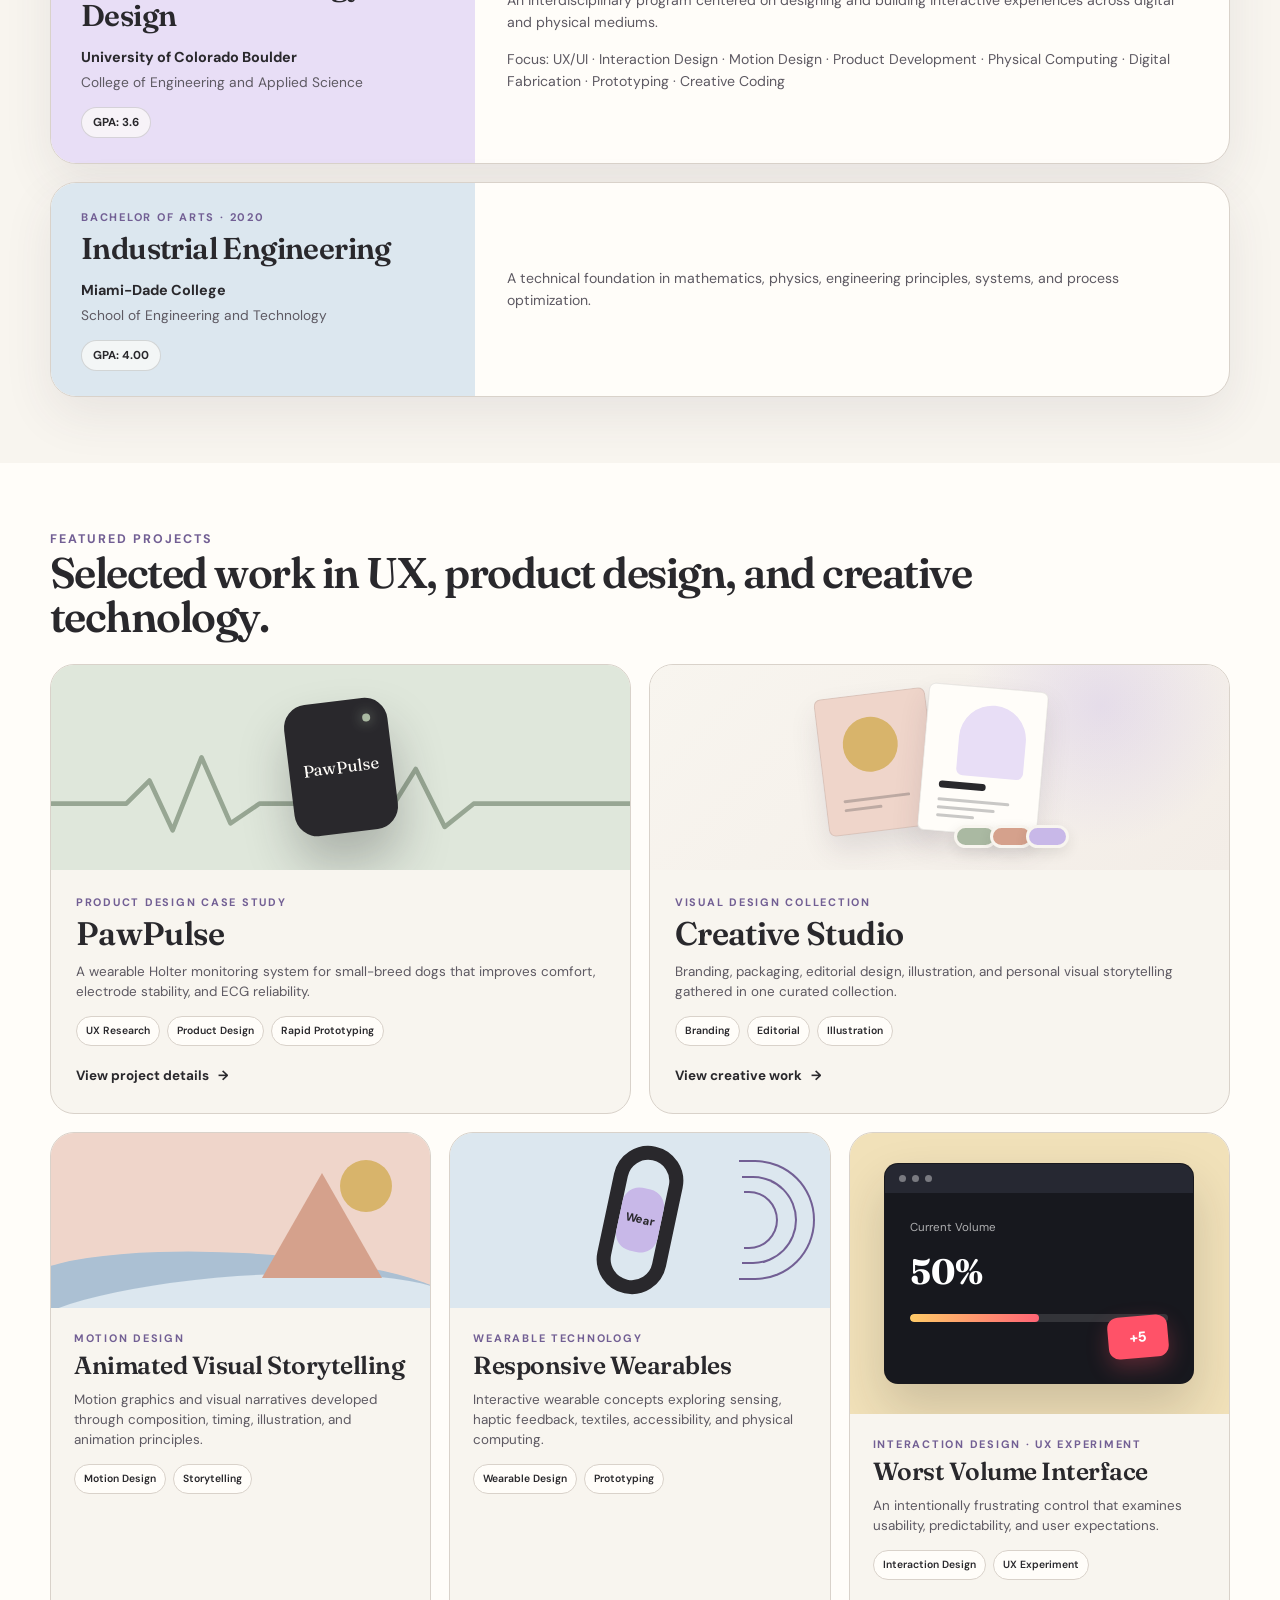
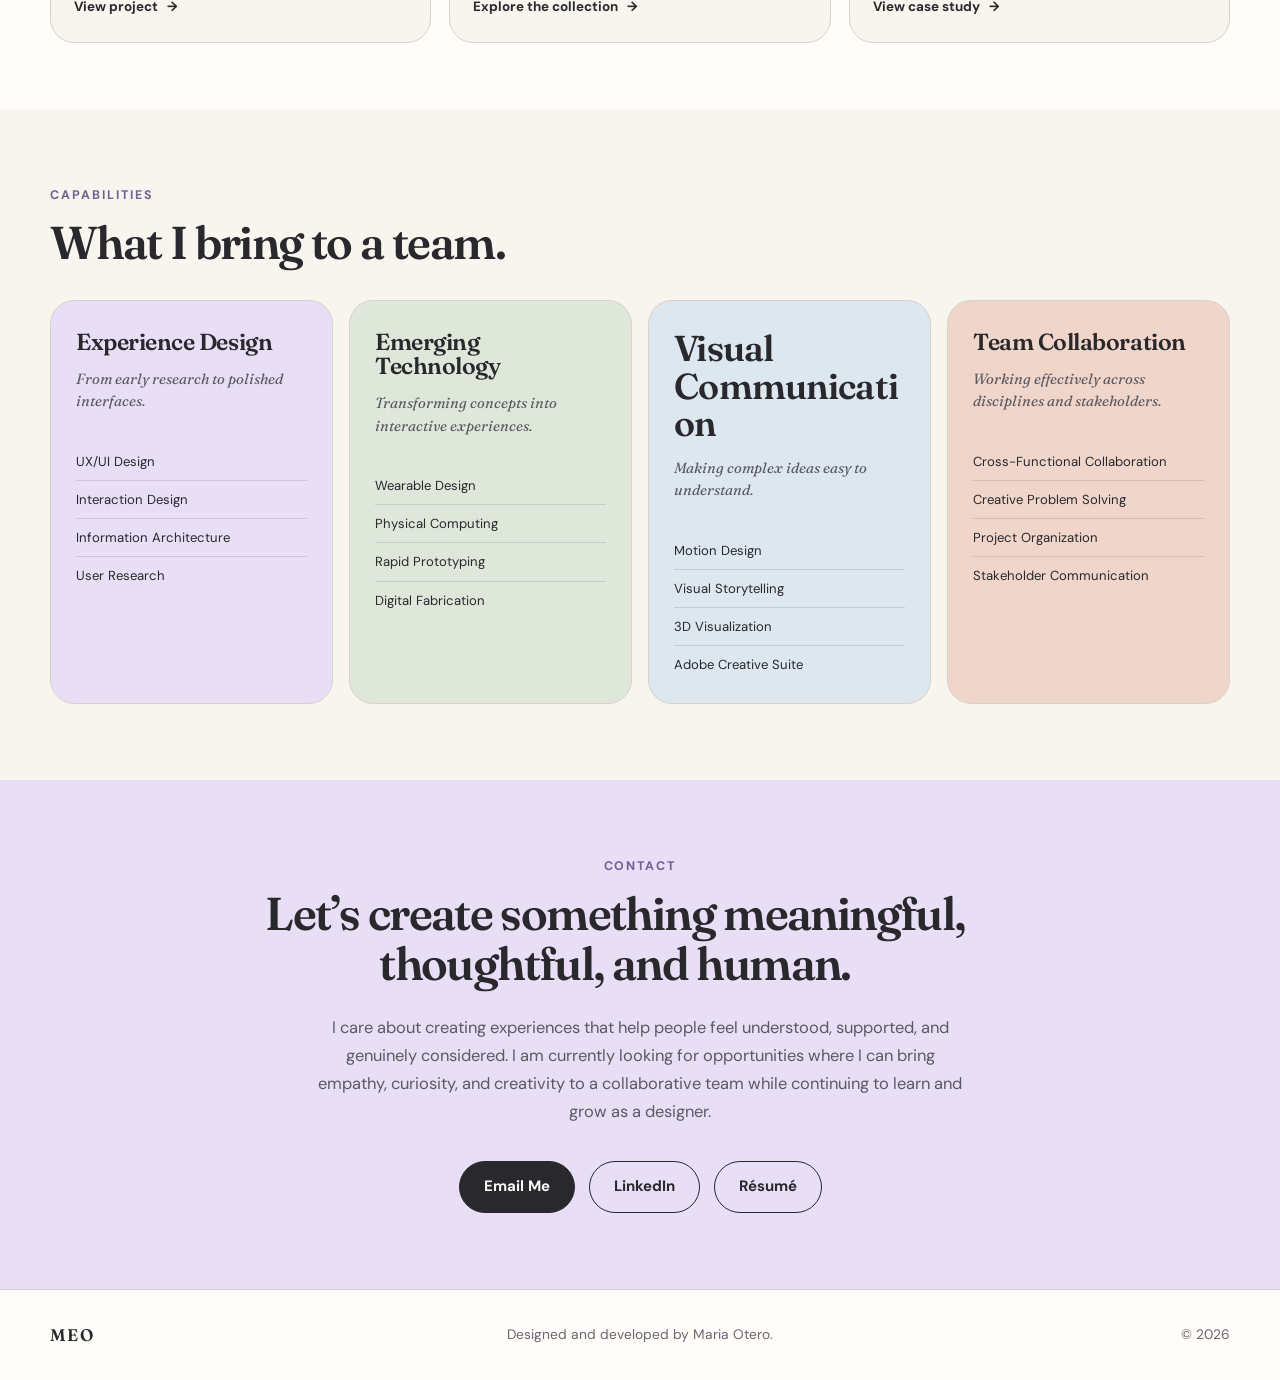
==== commit 2aa398fa: "overall layout" ====
--- a/index.html
+++ b/index.html
@@ -117,29 +117,15 @@
 
         <div class="about-copy">
           <p>
-            I recently earned a Bachelor of Science in Creative Technology & Design from the University of Colorado Boulder. My work focuses on creating thoughtful digital and physical experiences by combining user-centered design, emerging technologies, and practical problem-solving.
+            I am a multidisciplinary designer interested in how ideas move from possibility to something people can actually use. I approach each project with curiosity, asking not only how something should work, but why it should exist and how it should feel to interact with.
           </p>
 
           <p>
-            Through my studies, I built experience in UX/UI design, interaction
-    design, motion design, product development, prototyping, digital
-    fabrication, and emerging technologies. Working across these disciplines
-    taught me how to approach challenges from multiple perspectives and
-    transform ideas into intuitive, impactful solutions.
+            My work moves between digital and physical experiences, allowing me to think beyond a single medium or discipline. I enjoy exploring a problem from different angles, experimenting with possibilities, and shaping those discoveries into clear, intentional solutions.
           </p>
 
           <p>
-            Before transitioning into design, I spent more than eight years working
-    in veterinary medicine, including veterinary cardiology. That experience
-    strengthened my empathy, communication, attention to detail, and ability
-    to collaborate with multidisciplinary teams while identifying opportunities
-    to improve everyday experiences.
-          </p>
-
-          <p>
-            Today, I'm excited to apply my design skills to create products and
-    experiences that are intuitive, accessible, and meaningful for the people
-    who use them.
+            I am especially drawn to the space where design and emerging technology meet, and to creating work that feels thoughtful, useful, and human.
           </p>
         </div>
 
@@ -180,18 +166,11 @@
 
         <div class="education-description">
           <p>
-            Creative Technology &amp; Design is an interdisciplinary field
-            that combines design, technology, engineering principles, and
-            human-centered problem-solving.
+            An interdisciplinary program centered on designing and building interactive experiences across digital and physical mediums.
           </p>
 
           <p>
-            My coursework emphasized UX/UI, motion design, interaction
-            design, product development, prototyping, physical computing,
-            digital fabrication, and creative coding. The program taught me
-            to balance functionality, usability, technical development, and
-            visual communication when creating digital and physical
-            experiences.
+            Focus: UX/UI · Interaction Design · Motion Design · Product Development · Physical Computing · Digital Fabrication · Prototyping · Creative Coding
           </p>
         </div>
 
@@ -221,24 +200,12 @@
 
         <div class="education-description">
           <p>
-            I completed coursework in industrial engineering, mathematics,
-            physics, and general education while building a foundation in
-            analytical thinking, structured problem-solving, and process
-            improvement.
-          </p>
-
-          <p>
-            This experience strengthened my ability to evaluate challenges
-            from a practical and operational perspective. I later expanded
-            that foundation through my studies in Creative Technology
-            &amp; Design, combining analytical methods with creativity,
-            technology, and user-centered thinking.
-          </p>
+            A technical foundation in mathematics, physics, engineering principles, systems, and process optimization.
+          </p>
+
         </div>
 
       </article>
-
-    </div>
 
   </div>
 </section>
--- a/style.css
+++ b/style.css
@@ -1284,600 +1284,6 @@
 
 .brand:hover .brand-logo {
   transform: scale(1.05);
-}
-
-/* ==================================================
-   PAWPULSE CASE STUDY
-   ================================================== */
-
-.case-study-page {
-  background: var(--cream);
-  color: var(--ink);
-}
-
-.case-study-page section[id] {
-  scroll-margin-top: 155px;
-}
-
-.case-study-header {
-  background: rgba(248, 245, 239, 0.94);
-}
-
-.case-hero {
-  padding: 85px 0 75px;
-}
-
-.case-back-link {
-  display: inline-flex;
-  align-items: center;
-  gap: 10px;
-  margin-bottom: 55px;
-  color: var(--ink-soft);
-  font-size: 0.92rem;
-  font-weight: 700;
-  text-decoration: none;
-  transition: color var(--transition), transform var(--transition);
-}
-
-.case-back-link:hover,
-.case-back-link:focus-visible {
-  color: var(--ink);
-  transform: translateX(-4px);
-}
-
-.case-hero-grid {
-  display: grid;
-  grid-template-columns: minmax(0, 1.3fr) minmax(280px, 0.7fr);
-  gap: 75px;
-  align-items: end;
-}
-
-.case-project-type {
-  margin-bottom: 18px;
-  color: var(--lavender-dark);
-  font-size: 0.78rem;
-  font-weight: 700;
-  letter-spacing: 0.16em;
-  text-transform: uppercase;
-}
-
-.case-hero h1 {
-  max-width: none;
-  font-size: clamp(4.8rem, 10vw, 8.5rem);
-  line-height: 0.9;
-  letter-spacing: -0.065em;
-}
-
-.case-hero-summary {
-  max-width: 850px;
-  margin-top: 30px;
-  font-family: var(--heading-font);
-  font-size: clamp(1.45rem, 2.7vw, 2.45rem);
-  line-height: 1.25;
-  letter-spacing: -0.025em;
-}
-
-.case-hero-introduction p {
-  color: var(--ink-soft);
-  font-size: 1rem;
-  line-height: 1.75;
-}
-
-.case-meta-grid {
-  display: grid;
-  grid-template-columns: repeat(4, minmax(0, 1fr));
-  margin-top: 65px;
-  padding: 28px 0;
-  border-top: 1px solid var(--line);
-  border-bottom: 1px solid var(--line);
-}
-
-.case-meta-item {
-  padding: 0 25px;
-  border-right: 1px solid var(--line);
-}
-
-.case-meta-item:first-child { padding-left: 0; }
-.case-meta-item:last-child { padding-right: 0; border-right: 0; }
-
-.case-meta-label {
-  margin-bottom: 8px;
-  color: var(--lavender-dark);
-  font-size: 0.74rem;
-  font-weight: 700;
-  letter-spacing: 0.12em;
-  text-transform: uppercase;
-}
-
-.case-meta-item > p:last-child {
-  font-size: 0.9rem;
-  line-height: 1.5;
-}
-
-.case-hero-media,
-.case-wide-media,
-.case-photo-grid figure,
-.case-final-grid figure,
-.case-ecg-block figure,
-.case-video-card {
-  margin: 0;
-}
-
-.case-hero-media,
-.case-wide-media {
-  margin-top: 55px;
-}
-
-.case-wide-media-first {
-  margin-top: 0;
-  margin-bottom: 30px;
-}
-
-.case-hero-media img,
-.case-wide-media img,
-.case-photo-grid img,
-.case-process-card > img,
-.case-final-grid img,
-.case-ecg-block img,
-.case-video-card video {
-  display: block;
-  width: 100%;
-  max-width: 100%;
-  object-fit: contain;
-  object-position: center;
-  border-radius: var(--radius-medium);
-  background: #efece6;
-}
-
-.case-hero-media img {
-  height: auto;
-  max-height: 760px;
-}
-
-.case-wide-media img {
-  height: auto;
-  max-height: 850px;
-}
-
-.case-photo-grid img {
-  height: 390px;
-  padding: 10px;
-}
-
-.case-process-card > img {
-  height: 320px;
-  padding: 10px;
-  border-radius: 0;
-  border-bottom: 1px solid var(--line);
-}
-
-.case-final-grid img {
-  height: 520px;
-  padding: 10px;
-}
-
-.case-final-primary img {
-  height: 700px;
-}
-
-.case-ecg-block img {
-  height: auto;
-  max-height: 620px;
-  padding: 10px;
-}
-
-.case-video-card video {
-  height: 480px;
-  background: #111;
-}
-
-.case-hero-media figcaption,
-.case-wide-media figcaption,
-.case-photo-grid figcaption,
-.case-final-grid figcaption,
-.case-ecg-block figcaption,
-.case-video-card figcaption {
-  margin-top: 12px;
-  color: var(--ink-soft);
-  font-size: 0.82rem;
-  line-height: 1.5;
-}
-
-.case-section-navigation {
-  position: sticky;
-  top: 82px;
-  z-index: 900;
-  border-top: 1px solid rgba(217, 210, 202, 0.8);
-  border-bottom: 1px solid rgba(217, 210, 202, 0.8);
-  background: rgba(248, 245, 239, 0.94);
-  backdrop-filter: blur(14px);
-  -webkit-backdrop-filter: blur(14px);
-}
-
-.case-section-navigation-inner {
-  display: flex;
-  gap: 34px;
-  overflow-x: auto;
-  scrollbar-width: none;
-}
-
-.case-section-navigation-inner::-webkit-scrollbar { display: none; }
-
-.case-section-navigation a {
-  flex: 0 0 auto;
-  padding: 16px 0;
-  color: var(--ink-soft);
-  font-size: 0.83rem;
-  font-weight: 700;
-  text-decoration: none;
-}
-
-.case-section-navigation a:hover,
-.case-section-navigation a:focus-visible {
-  color: var(--lavender-dark);
-}
-
-.case-section {
-  padding: 95px 0;
-}
-
-.case-section-muted {
-  background: var(--white);
-}
-
-.case-section-grid {
-  display: grid;
-  grid-template-columns: minmax(270px, 0.85fr) minmax(0, 1.15fr);
-  gap: 90px;
-  align-items: start;
-}
-
-.case-section-heading h2,
-.case-section-intro h2 {
-  max-width: 900px;
-  margin-top: 13px;
-  font-size: clamp(2.35rem, 4.5vw, 4rem);
-  line-height: 1.05;
-  letter-spacing: -0.04em;
-}
-
-.case-section-content {
-  max-width: 690px;
-}
-
-.case-section-content > p {
-  margin-bottom: 20px;
-  color: var(--ink-soft);
-  font-size: 1.02rem;
-  line-height: 1.75;
-}
-
-.case-section-content > p:last-child { margin-bottom: 0; }
-
-.case-section-content .case-lead {
-  margin-bottom: 26px;
-  color: var(--ink);
-  font-family: var(--heading-font);
-  font-size: clamp(1.35rem, 2.1vw, 1.75rem);
-  line-height: 1.4;
-}
-
-.case-section-intro {
-  max-width: 900px;
-  margin-bottom: 55px;
-}
-
-.case-section-intro > p:last-child {
-  max-width: 680px;
-  margin-top: 22px;
-  color: var(--ink-soft);
-  font-size: 1.02rem;
-  line-height: 1.75;
-}
-
-.case-photo-grid {
-  display: grid;
-  gap: 22px;
-  margin-top: 45px;
-}
-
-.case-photo-grid-three {
-  grid-template-columns: repeat(3, minmax(0, 1fr));
-}
-
-.case-compact-points {
-  display: grid;
-  grid-template-columns: repeat(3, minmax(0, 1fr));
-  gap: 20px;
-  margin-top: 45px;
-}
-
-.case-compact-points article {
-  min-height: 220px;
-  padding: 30px;
-  border: 1px solid var(--line);
-  border-radius: var(--radius-medium);
-  background: var(--cream);
-}
-
-.case-feature-number,
-.case-process-number {
-  color: var(--lavender-dark);
-  font-size: 0.76rem;
-  font-weight: 700;
-  letter-spacing: 0.12em;
-}
-
-.case-compact-points .case-feature-number,
-.case-process-card .case-process-number,
-.case-solution-features .case-feature-number {
-  margin-bottom: 30px;
-}
-
-.case-compact-points h3,
-.case-process-card h3,
-.case-solution-features h3 {
-  margin-bottom: 14px;
-}
-
-.case-compact-points p:last-child,
-.case-process-card p:last-child,
-.case-solution-features p:last-child {
-  color: var(--ink-soft);
-  font-size: 0.94rem;
-  line-height: 1.65;
-}
-
-.case-key-insight {
-  display: grid;
-  grid-template-columns: 150px minmax(0, 1fr);
-  gap: 55px;
-  margin-top: 45px;
-  padding: 40px;
-  border-radius: var(--radius-medium);
-  background: var(--ink);
-  color: var(--white);
-}
-
-.case-key-insight-label {
-  padding-top: 4px;
-  color: rgba(255, 253, 249, 0.62);
-  font-size: 0.74rem;
-  font-weight: 700;
-  letter-spacing: 0.13em;
-  text-transform: uppercase;
-}
-
-.case-key-insight > p:last-child {
-  font-family: var(--heading-font);
-  font-size: clamp(1.35rem, 2.4vw, 2.05rem);
-  line-height: 1.4;
-}
-
-.case-process-grid {
-  display: grid;
-  grid-template-columns: repeat(3, minmax(0, 1fr));
-  gap: 22px;
-}
-
-.case-process-card {
-  overflow: hidden;
-  border: 1px solid var(--line);
-  border-radius: var(--radius-medium);
-  background: var(--cream);
-}
-
-.case-process-card > div {
-  padding: 28px;
-}
-
-.case-metric-grid {
-  display: grid;
-  grid-template-columns: repeat(3, minmax(0, 1fr));
-  gap: 18px;
-  margin-top: 50px;
-}
-
-.case-metric-grid article {
-  padding: 30px;
-  border: 1px solid var(--line);
-  border-radius: var(--radius-medium);
-  background: var(--white);
-}
-
-.case-metric-grid strong,
-.case-metric-grid span {
-  display: block;
-}
-
-.case-metric-grid strong {
-  font-family: var(--heading-font);
-  font-size: 1.75rem;
-}
-
-.case-metric-grid span {
-  margin-top: 8px;
-  color: var(--ink-soft);
-  font-size: 0.9rem;
-}
-
-.case-media-pair {
-  display: grid;
-  grid-template-columns: repeat(2, minmax(0, 1fr));
-  gap: 24px;
-  margin-top: 55px;
-}
-
-.case-video-card {
-  overflow: hidden;
-}
-
-.case-video-card figcaption {
-  display: grid;
-  gap: 3px;
-}
-
-.case-video-card figcaption strong {
-  color: var(--ink);
-}
-
-.case-ecg-block {
-  display: grid;
-  grid-template-columns: minmax(250px, 0.7fr) minmax(0, 1.3fr);
-  gap: 55px;
-  align-items: center;
-  margin-top: 70px;
-  padding: 45px;
-  border-radius: var(--radius-large);
-  background: var(--white);
-}
-
-.case-ecg-copy h3 {
-  margin-top: 12px;
-  font-size: clamp(2rem, 3.5vw, 3rem);
-}
-
-.case-ecg-copy > p:last-child {
-  margin-top: 20px;
-  color: var(--ink-soft);
-}
-
-.case-final-grid {
-  display: grid;
-  grid-template-columns: 1.25fr 0.75fr;
-  gap: 24px;
-  margin-top: 55px;
-  align-items: start;
-}
-
-.case-solution-features {
-  display: grid;
-  grid-template-columns: repeat(4, minmax(0, 1fr));
-  margin-top: 45px;
-  border-top: 1px solid var(--line);
-  border-bottom: 1px solid var(--line);
-}
-
-.case-solution-features article {
-  min-height: 235px;
-  padding: 30px 25px;
-  border-right: 1px solid var(--line);
-}
-
-.case-solution-features article:first-child { padding-left: 0; }
-.case-solution-features article:last-child { padding-right: 0; border-right: 0; }
-
-.case-next-project {
-  padding: 35px 0 85px;
-}
-
-.case-next-project-link {
-  display: grid;
-  grid-template-columns: 120px minmax(0, 1fr) auto;
-  gap: 35px;
-  align-items: center;
-  padding: 45px 0;
-  border-top: 1px solid var(--line);
-  border-bottom: 1px solid var(--line);
-  color: var(--ink);
-  text-decoration: none;
-}
-
-.case-next-project-label {
-  color: var(--ink-soft);
-  font-size: 0.74rem;
-  font-weight: 700;
-  letter-spacing: 0.11em;
-  text-transform: uppercase;
-}
-
-.case-next-project-title {
-  font-family: var(--heading-font);
-  font-size: clamp(2rem, 4vw, 3.8rem);
-  line-height: 1;
-  letter-spacing: -0.04em;
-}
-
-.case-next-project-arrow {
-  font-size: 2.3rem;
-}
-
-@media (max-width: 1000px) {
-  .case-hero-grid,
-  .case-section-grid,
-  .case-ecg-block {
-    grid-template-columns: 1fr;
-    gap: 42px;
-  }
-
-  .case-meta-grid { grid-template-columns: repeat(2, minmax(0, 1fr)); }
-  .case-photo-grid-three,
-  .case-process-grid { grid-template-columns: 1fr; }
-
-  .case-photo-grid img,
-  .case-process-card > img { height: 460px; }
-
-  .case-final-grid { grid-template-columns: 1fr; }
-  .case-final-grid img,
-  .case-final-primary img { height: auto; max-height: 760px; }
-
-  .case-solution-features { grid-template-columns: repeat(2, minmax(0, 1fr)); }
-  .case-solution-features article:nth-child(2) { border-right: 0; }
-  .case-solution-features article:nth-child(-n+2) { border-bottom: 1px solid var(--line); }
-}
-
-@media (max-width: 650px) {
-  .case-study-page section[id] { scroll-margin-top: 185px; }
-  .case-hero { padding: 65px 0 55px; }
-  .case-back-link { margin-bottom: 38px; }
-  .case-hero h1 { font-size: clamp(4rem, 21vw, 6rem); }
-  .case-hero-summary { font-size: 1.5rem; }
-
-  .case-meta-grid,
-  .case-metric-grid,
-  .case-media-pair,
-  .case-solution-features { grid-template-columns: 1fr; }
-
-  .case-meta-item,
-  .case-meta-item:first-child,
-  .case-meta-item:last-child {
-    padding: 20px 0;
-    border-right: 0;
-    border-bottom: 1px solid var(--line);
-  }
-
-  .case-meta-item:last-child { border-bottom: 0; }
-  .case-section-navigation { top: 120px; }
-  .case-section-navigation-inner { gap: 25px; }
-  .case-section { padding: 72px 0; }
-
-  .case-photo-grid img,
-  .case-process-card > img,
-  .case-video-card video {
-    height: auto;
-    max-height: 520px;
-  }
-
-  .case-key-insight { grid-template-columns: 1fr; gap: 18px; padding: 30px 25px; }
-  .case-ecg-block { padding: 30px 22px; }
-
-  .case-solution-features article,
-  .case-solution-features article:first-child,
-  .case-solution-features article:last-child {
-    min-height: auto;
-    padding: 28px 0;
-    border-right: 0;
-    border-bottom: 1px solid var(--line);
-  }
-
-  .case-solution-features article:last-child { border-bottom: 0; }
-
-  .case-next-project-link {
-    grid-template-columns: 1fr auto;
-    gap: 16px;
-  }
-
-  .case-next-project-label { grid-column: 1 / -1; }
 }
 
 /* ==================================================
@@ -4009,4865 +3415,6 @@
 }
 
 /* ==================================================
-   CREATIVE STUDIO PAGE
-================================================== */
-
-.creative-studio-page {
-  background: #fbfaf8;
-  color: #252321;
-}
-
-.studio-intro {
-  padding-top: 95px;
-  padding-bottom: 75px;
-}
-
-.studio-intro-container {
-  max-width: 1050px;
-}
-
-.studio-back-link {
-  display: inline-block;
-  margin-bottom: 42px;
-  color: inherit;
-  font-size: 0.92rem;
-  text-decoration: none;
-  opacity: 0.7;
-  transition:
-    opacity 0.25s ease,
-    transform 0.25s ease;
-}
-
-.studio-back-link:hover {
-  opacity: 1;
-  transform: translateX(-4px);
-}
-
-.studio-intro h1 {
-  max-width: 850px;
-  margin: 10px 0 22px;
-  font-size: clamp(3.8rem, 7vw, 6.5rem);
-  font-weight: 500;
-  line-height: 0.95;
-  letter-spacing: -0.055em;
-}
-
-.studio-intro-text {
-  max-width: 620px;
-  margin: 0;
-  font-size: clamp(1rem, 1.4vw, 1.18rem);
-  line-height: 1.6;
-  opacity: 0.76;
-}
-
-.studio-project-index {
-  display: flex;
-  flex-wrap: wrap;
-  align-items: center;
-  gap: 0;
-  margin-top: 3rem;
-  padding: 1.25rem 0;
-
-  border-top: 1px solid rgba(0,0,0,.08);
-  border-bottom: 1px solid rgba(0,0,0,.08);
-}
-
-.studio-project-link {
-  color: #7b7b7b;
-  text-decoration: none;
-  font-size: .96rem;
-  font-weight: 400;
-  transition: .25s ease;
-}
-
-.studio-project-link.active{
-    color:#202020;
-    font-weight:600;
-}
-
-.studio-project-divider{
-    margin:0 .9rem;
-    color:#bdbdbd;
-    user-select:none;
-}
-
-.studio-project-link:hover {
-  color: #202020;
-}
-
-.studio-project-index a:hover {
-  opacity: 1;
-}
-
-/* Shared project structure */
-
-.studio-project {
-  padding: 54px 0 62px;
-}
-
-.studio-project-container {
-  max-width: 1120px;
-}
-
-.studio-project-heading {
-  display: flex;
-  align-items: flex-end;
-  justify-content: space-between;
-  gap: 32px;
-  margin-bottom: 18px;
-}
-
-.studio-project-number {
-  margin: 0 0 14px;
-  font-size: 0.78rem;
-  font-weight: 600;
-  letter-spacing: 0.16em;
-  opacity: 0.64;
-}
-
-.studio-project-heading h2 {
-  margin: 0;
-  font-size: clamp(2.45rem, 4.2vw, 3.85rem);
-  font-weight: 500;
-  line-height: 0.98;
-  letter-spacing: -0.045em;
-}
-
-.studio-project-type {
-  margin: 0 0 8px;
-  font-size: 0.88rem;
-  letter-spacing: 0.04em;
-  opacity: 0.7;
-}
-
-.studio-project-summary {
-  max-width: 660px;
-  margin: 0 0 24px;
-  font-size: clamp(0.94rem, 1.1vw, 1.03rem);
-  line-height: 1.55;
-  opacity: 0.78;
-}
-
-.studio-hero {
-  margin: 0 0 28px;
-  overflow: hidden;
-  border-radius: 26px;
-}
-
-.studio-hero img {
-  display: block;
-  width: 100%;
-  height: clamp(360px, 42vw, 520px);
-  object-fit: cover;
-  object-position: center;
-}
-
-.studio-gallery {
-  display: grid;
-  gap: 18px;
-}
-
-.studio-gallery-three {
-  grid-template-columns: repeat(3, minmax(0, 1fr));
-}
-
-.studio-gallery-item {
-  margin: 0;
-  overflow: hidden;
-  border-radius: 20px;
-}
-
-.studio-gallery-item img {
-  display: block;
-  width: 100%;
-  height: 340px;
-  object-fit: cover;
-  transition: transform 0.45s ease;
-}
-
-.studio-gallery-item:hover img {
-  transform: scale(1.025);
-}
-
-.studio-project-footer {
-  display: flex;
-  align-items: flex-start;
-  justify-content: space-between;
-  gap: 42px;
-  margin-top: 38px;
-  padding-top: 24px;
-  border-top: 1px solid rgba(37, 35, 33, 0.15);
-}
-
-.studio-project-footer p {
-  max-width: 630px;
-  margin: 0;
-  line-height: 1.7;
-  opacity: 0.74;
-}
-
-.studio-project-footer a {
-  color: inherit;
-  font-size: 0.92rem;
-  text-decoration: none;
-  white-space: nowrap;
-}
-
-/* ==================================================
-   CREATIVE STUDIO PROJECT DETAILS
-================================================== */
-
-.studio-project-details {
-  display: grid;
-  grid-template-columns: repeat(3, minmax(0, 1fr));
-  margin-top: 38px;
-  border-top: 1px solid rgba(255, 255, 255, 0.35);
-  border-bottom: 1px solid rgba(255, 255, 255, 0.35);
-}
-
-.studio-project-details > div {
-  min-height: 118px;
-  padding: 23px 22px;
-  border-right: 1px solid rgba(255, 255, 255, 0.35);
-}
-
-.studio-project-details > div:first-child {
-  padding-left: 0;
-}
-
-.studio-project-details > div:last-child {
-  padding-right: 0;
-  border-right: 0;
-}
-
-.studio-detail-label {
-  margin-bottom: 10px;
-  font-size: 0.72rem;
-  font-weight: 700;
-  letter-spacing: 0.14em;
-  text-transform: uppercase;
-  opacity: 0.72;
-}
-
-.studio-project-details p:last-child {
-  font-size: 0.94rem;
-  line-height: 1.55;
-}
-
-/* Coffee atmosphere */
-
-.studio-project-coffee {
-  background: #9a6854;
-  color: #faeee6;
-}
-
-.studio-coffee-hero {
-  background: #704737;
-}
-
-/* Project atmosphere placeholders */
-
-.studio-project-symphony {
-  background: #b98929;
-  color: #fff9ea;
-}
-
-.studio-project-olipop {
-  position: relative;
-  overflow: hidden;
-  background: #d57795;
-  color: #fffaf7;
-}
-
-.studio-project-olipop::before {
-  position: absolute;
-  top: 0;
-  right: 0;
-  width: 38%;
-  height: 100%;
-  background: #80b9c5;
-  content: "";
-}
-
-.studio-project-olipop .studio-project-container {
-  position: relative;
-  z-index: 1;
-}
-
-.studio-olipop-hero {
-  background: #f2d8d5;
-}
-
-.studio-project-olipop .studio-gallery-item {
-  overflow: hidden;
-  border-radius: 32px;
-  box-shadow: 0 18px 45px rgba(87, 42, 61, 0.2);
-  transition:
-    transform 0.35s ease,
-    box-shadow 0.35s ease;
-}
-
-.studio-project-olipop .studio-gallery-item img {
-  height: 360px;
-}
-
-.studio-project-olipop .studio-gallery-item:hover {
-  transform: translateY(-8px);
-  box-shadow: 0 26px 55px rgba(87, 42, 61, 0.26);
-}
-
-.studio-project-book {
-  background: #aebfa8;
-  color: #26382e;
-}
-
-.studio-project-cards {
-  background: #c9b4d8;
-  color: #352a3c;
-}
-
-.studio-project-placeholder {
-  min-height: 390px;
-  display: flex;
-  align-items: center;
-}
-
-.studio-coming-soon {
-  margin-top: 48px;
-  font-size: 1rem;
-  opacity: 0.62;
-}
-
-/* Responsive Creative Studio */
-
-@media (max-width: 900px) {
-  .studio-intro {
-    padding-top: 130px;
-    padding-bottom: 85px;
-  }
-
-  .studio-project {
-    padding: 66px 0;
-  }
-
-  .studio-project-heading {
-    align-items: flex-start;
-    flex-direction: column;
-    gap: 15px;
-  }
-
-  .studio-gallery-three {
-    grid-template-columns: 1fr;
-  }
-
-  .studio-gallery-item img {
-    height: auto;
-    max-height: 700px;
-  }
-
-  .studio-project-footer {
-    flex-direction: column;
-  }
-
-  .studio-hero img {
-    height: clamp(330px, 58vw, 500px);
-  }
-}
-
-@media (max-width: 600px) {
-  .studio-intro {
-    padding-top: 110px;
-    padding-bottom: 70px;
-  }
-
-  .studio-intro h1 {
-    font-size: clamp(3.4rem, 18vw, 5.2rem);
-  }
-
-  .studio-project {
-    padding: 54px 0;
-  }
-
-  .studio-project-heading h2 {
-    font-size: clamp(2.45rem, 12vw, 3.7rem);
-  }
-
-  .studio-hero,
-  .studio-gallery-item {
-    border-radius: 18px;
-  }
-
-  .studio-hero img {
-    height: clamp(260px, 72vw, 420px);
-  }
-
-  .studio-project-index {
-    flex-direction: column;
-    gap: 12px;
-  }
-}
-
-.studio-project-number {
-  display: none;
-}
-
-/* ==================================================
-   COLORADO SYMPHONY PROJECT
-   Compact editorial presentation
-================================================== */
-
-.studio-project-symphony {
-  background: #b98929;
-  color: #fff9ea;
-}
-
-/* Main three-image presentation */
-
-.studio-symphony-editorial-gallery {
-  display: grid;
-  grid-template-columns: minmax(0, 1.12fr) minmax(300px, 0.88fr);
-  grid-template-rows: repeat(2, minmax(0, 1fr));
-  gap: 22px;
-
-  max-width: 1080px;
-  margin: 42px auto 0;
-}
-
-/* Each image and caption */
-
-.studio-symphony-editorial-item {
-  display: flex;
-  min-width: 0;
-  flex-direction: column;
-  margin: 0;
-}
-
-/* Large poster occupies the full left side */
-
-.studio-symphony-editorial-item:first-child {
-  grid-row: 1 / 3;
-}
-
-/* Neutral artwork frame */
-
-.studio-symphony-image-mat {
-  display: flex;
-  width: 100%;
-  height: 100%;
-  min-height: 0;
-  align-items: center;
-  justify-content: center;
-
-  overflow: hidden;
-
-  border: 1px solid rgba(255, 249, 234, 0.28);
-  border-radius: 18px;
-
-  background: #f5f0df;
-  box-shadow: 0 18px 42px rgba(62, 42, 12, 0.16);
-}
-
-/* Large left image */
-
-.studio-symphony-editorial-item:first-child
-  .studio-symphony-image-mat {
-  height: 650px;
-}
-
-/* Two smaller right images */
-
-.studio-symphony-editorial-item:nth-child(2)
-  .studio-symphony-image-mat,
-.studio-symphony-editorial-item:nth-child(3)
-  .studio-symphony-image-mat {
-  height: 304px;
-}
-
-/* Preserve the complete artwork */
-
-.studio-symphony-image-mat img {
-  display: block;
-  width: 100%;
-  height: 100%;
-  padding: 12px;
-
-  object-fit: contain;
-  object-position: center;
-
-  background: #f5f0df;
-}
-
-/* Captions */
-
-.studio-symphony-editorial-item figcaption {
-  margin-top: 10px;
-
-  color: rgba(255, 249, 234, 0.88);
-
-  font-size: 0.78rem;
-  font-weight: 600;
-  letter-spacing: 0.04em;
-  line-height: 1.4;
-}
-
-/* Subtle, professional interaction */
-
-.studio-symphony-image-mat {
-  transition:
-    transform var(--transition),
-    box-shadow var(--transition);
-}
-
-.studio-symphony-editorial-item:hover
-  .studio-symphony-image-mat {
-  transform: translateY(-3px);
-  box-shadow: 0 22px 48px rgba(62, 42, 12, 0.21);
-}
-
-/* Tablet */
-
-@media (max-width: 950px) {
-  .studio-symphony-editorial-gallery {
-    grid-template-columns: 1fr 1fr;
-    grid-template-rows: auto;
-  }
-
-  .studio-symphony-editorial-item:first-child {
-    grid-column: 1 / -1;
-    grid-row: auto;
-  }
-
-  .studio-symphony-editorial-item:first-child
-    .studio-symphony-image-mat {
-    height: 570px;
-  }
-
-  .studio-symphony-editorial-item:nth-child(2)
-    .studio-symphony-image-mat,
-  .studio-symphony-editorial-item:nth-child(3)
-    .studio-symphony-image-mat {
-    height: 330px;
-  }
-}
-
-/* Mobile */
-
-@media (max-width: 650px) {
-  .studio-symphony-editorial-gallery {
-    grid-template-columns: 1fr;
-    gap: 26px;
-    margin-top: 32px;
-  }
-
-  .studio-symphony-editorial-item:first-child {
-    grid-column: auto;
-  }
-
-  .studio-symphony-editorial-item:first-child
-    .studio-symphony-image-mat,
-  .studio-symphony-editorial-item:nth-child(2)
-    .studio-symphony-image-mat,
-  .studio-symphony-editorial-item:nth-child(3)
-    .studio-symphony-image-mat {
-    height: auto;
-    max-height: none;
-  }
-
-  .studio-symphony-image-mat img {
-    width: 100%;
-    height: auto;
-    max-height: 620px;
-    padding: 8px;
-  }
-
-  .studio-symphony-editorial-item:hover
-    .studio-symphony-image-mat {
-    transform: none;
-  }
-}
-
-/* ==================================================
-   HOMEPAGE SCALE AND LAYOUT REFINEMENTS — JULY 2026
-   These rules intentionally appear last so they override
-   older homepage values without affecting case-study pages.
-================================================== */
-
-/* More compact desktop rhythm */
-.home-page .section {
-  padding: 76px 0;
-}
-
-.home-page .section-heading {
-  margin-bottom: 30px;
-}
-
-.home-page h2 {
-  font-size: clamp(2.15rem, 3.6vw, 3.45rem);
-}
-
-/* Compact education: both degrees fit together on a normal desktop */
-.education-list {
-  grid-template-columns: repeat(2, minmax(0, 1fr));
-  gap: 22px;
-}
-
-.education-card {
-  grid-template-columns: 0.82fr 1.18fr;
-  border-radius: 28px;
-  min-height: 330px;
-}
-
-.education-main,
-.education-description {
-  padding: 30px;
-}
-
-.education-main h3 {
-  font-size: clamp(1.85rem, 2.4vw, 2.65rem);
-}
-
-.school-name {
-  margin-top: 18px;
-}
-
-.education-grade {
-  margin-top: 16px;
-}
-
-.education-description {
-  gap: 13px;
-  font-size: 0.91rem;
-  line-height: 1.58;
-}
-
-/* One consistent project system: two equal feature cards + three equal cards */
-.portfolio-project-grid {
-  display: grid;
-  grid-template-columns: repeat(6, minmax(0, 1fr));
-  gap: 22px;
-}
-
-.portfolio-project-card {
-  display: flex;
-  min-width: 0;
-  flex-direction: column;
-  grid-column: span 2;
-  overflow: hidden;
-  border: 1px solid var(--line);
-  border-radius: 26px;
-  background: var(--cream);
-  transition: transform var(--transition), box-shadow var(--transition);
-}
-
-.portfolio-project-card-wide {
-  display: grid;
-  grid-column: span 3;
-  grid-template-columns: minmax(0, 0.92fr) minmax(0, 1.08fr);
-}
-
-.portfolio-project-card:hover {
-  transform: translateY(-5px);
-  box-shadow: var(--shadow-soft);
-}
-
-.portfolio-project-visual {
-  position: relative;
-  min-height: 220px;
-  overflow: hidden;
-}
-
-.portfolio-project-card-wide .portfolio-project-visual {
-  min-height: 345px;
-}
-
-.portfolio-project-content {
-  display: flex;
-  flex: 1;
-  flex-direction: column;
-  padding: 25px;
-}
-
-.portfolio-project-card-wide .portfolio-project-content {
-  justify-content: center;
-  padding: 32px;
-}
-
-.portfolio-project-content h3 {
-  margin-top: 8px;
-  font-size: clamp(1.65rem, 2.25vw, 2.35rem);
-}
-
-.portfolio-project-card-wide .portfolio-project-content h3 {
-  font-size: clamp(2.25rem, 3vw, 3.35rem);
-}
-
-.portfolio-project-content > p:not(.card-eyebrow) {
-  margin-top: 14px;
-  color: var(--ink-soft);
-  font-size: 0.91rem;
-  line-height: 1.62;
-}
-
-.portfolio-project-content .project-tags {
-  margin-top: 18px;
-}
-
-.portfolio-project-content .text-link {
-  margin-top: auto;
-  padding-top: 20px;
-}
-
-.portfolio-project-card .project-tags span {
-  padding: 6px 10px;
-  font-size: 0.7rem;
-}
-
-.portfolio-project-card .pawpulse-device {
-  width: 130px;
-  height: 165px;
-  border-radius: 28px;
-}
-
-.portfolio-project-card .pawpulse-device p {
-  font-size: 1.25rem;
-}
-
-.portfolio-project-card .signal-line {
-  bottom: 24px;
-}
-
-.portfolio-project-card .creative-studio-preview {
-  min-height: 345px;
-}
-
-/* Compact capabilities and guarantee long titles remain inside cards */
-.skills .section-heading {
-  margin-bottom: 32px;
-}
-
-.skills-grid {
-  gap: 16px;
-}
-
-.skill-card {
-  min-width: 0;
-  min-height: 315px;
-  padding: 29px 25px;
-}
-
-.skill-card h3 {
-  max-width: 100%;
-  overflow-wrap: anywhere;
-  font-size: clamp(1.45rem, 1.7vw, 1.85rem);
-  line-height: 1.05;
-}
-
-.skill-description {
-  min-height: 66px;
-  margin-top: 14px;
-  font-size: 0.92rem;
-}
-
-.skill-card ul {
-  margin-top: 18px;
-}
-
-.skill-card li {
-  padding: 9px 0;
-  font-size: 0.82rem;
-}
-
-/* Keep the contact design, but shorten the footer beneath it */
-.home-page .site-footer {
-  padding: 0;
-}
-
-.home-page .footer-content {
-  min-height: 76px;
-  padding: 14px 0;
-}
-
-@media (max-width: 1100px) {
-  .education-list {
-    grid-template-columns: 1fr;
-  }
-
-  .education-card {
-    min-height: 0;
-  }
-
-  .portfolio-project-grid {
-    grid-template-columns: repeat(2, minmax(0, 1fr));
-  }
-
-  .portfolio-project-card,
-  .portfolio-project-card-wide {
-    grid-column: span 1;
-  }
-
-  .portfolio-project-card-wide {
-    display: flex;
-  }
-
-  .portfolio-project-card-wide .portfolio-project-visual {
-    min-height: 280px;
-  }
-}
-
-@media (max-width: 760px) {
-  .home-page .section {
-    padding: 64px 0;
-  }
-
-  .education-card {
-    grid-template-columns: 1fr;
-  }
-
-  .education-main,
-  .education-description {
-    padding: 27px 24px;
-  }
-
-  .portfolio-project-grid {
-    grid-template-columns: 1fr;
-  }
-
-  .portfolio-project-card,
-  .portfolio-project-card-wide {
-    grid-column: auto;
-  }
-
-  .portfolio-project-visual,
-  .portfolio-project-card-wide .portfolio-project-visual,
-  .portfolio-project-card .creative-studio-preview {
-    min-height: 245px;
-  }
-
-  .skill-card h3 {
-    overflow-wrap: normal;
-  }
-
-  .home-page .footer-content {
-    min-height: auto;
-    padding: 22px 0;
-  }
-}
-Library
-/
-style.css
-
-
-/* -------------------------------------------------
-   Google Fonts
--------------------------------------------------- */
-
-@import url("https://fonts.googleapis.com/css2?family=DM+Sans:wght@400;500;600;700&family=Fraunces:opsz,wght@9..144,500;9..144,600;9..144,700&display=swap");
-
-
-/* -------------------------------------------------
-   Brand variables
--------------------------------------------------- */
-
-:root {
-  --cream: #f8f5ef;
-  --cream-dark: #eee8df;
-  --white: #fffdf9;
-
-  --lavender: #c8b8e8;
-  --lavender-light: #e8def6;
-  --lavender-dark: #725f94;
-
-  --terracotta: #d5a18c;
-  --terracotta-light: #efd5ca;
-
-  --sage: #aab9a2;
-  --sage-light: #dfe7db;
-
-  --blue: #abc0d3;
-  --blue-light: #dce7ef;
-
-  --mustard: #d8b46b;
-  --mustard-light: #f1e1b9;
-
-  --ink: #29282c;
-  --ink-soft: #5d5962;
-  --line: #d9d2ca;
-
-  --heading-font: "Fraunces", Georgia, serif;
-  --body-font: "DM Sans", Arial, sans-serif;
-
-  --page-width: 1180px;
-  --narrow-width: 850px;
-
-  --radius-small: 14px;
-  --radius-medium: 24px;
-  --radius-large: 38px;
-
-  --shadow-soft: 0 18px 50px rgba(63, 52, 74, 0.09);
-  --transition: 180ms ease;
-}
-
-
-/* -------------------------------------------------
-   Reset and global styles
--------------------------------------------------- */
-
-* {
-  box-sizing: border-box;
-  margin: 0;
-  padding: 0;
-}
-
-html {
-  scroll-behavior: smooth;
-}
-
-body {
-  background: var(--cream);
-  color: var(--ink);
-  font-family: var(--body-font);
-  font-size: 16px;
-  line-height: 1.7;
-}
-
-img,
-svg {
-  display: block;
-  max-width: 100%;
-}
-
-a {
-  color: inherit;
-}
-
-button,
-a {
-  -webkit-tap-highlight-color: transparent;
-}
-
-ul {
-  list-style: none;
-}
-
-section {
-  scroll-margin-top: 100px;
-}
-
-.container {
-  width: min(calc(100% - 40px), var(--page-width));
-  margin-inline: auto;
-}
-
-.narrow-container {
-  max-width: var(--narrow-width);
-}
-
-.section {
-  padding: 110px 0;
-}
-
-.section-label,
-.eyebrow,
-.card-eyebrow {
-  color: var(--lavender-dark);
-  font-size: 0.78rem;
-  font-weight: 700;
-  letter-spacing: 0.16em;
-  text-transform: uppercase;
-}
-
-.section-heading {
-  margin-bottom: 48px;
-}
-
-.contact h2 {
-  max-width: 800px;
-  margin-top: 12px;
-}
-
-h1,
-h2,
-h3 {
-  font-family: var(--heading-font);
-  font-weight: 600;
-  line-height: 1.08;
-}
-
-h1 {
-  max-width: 900px;
-  font-size: clamp(3rem, 7vw, 6.7rem);
-  letter-spacing: -0.045em;
-}
-
-h2 {
-  font-size: clamp(2.2rem, 4.5vw, 4rem);
-  letter-spacing: -0.035em;
-}
-
-h3 {
-  font-size: clamp(1.55rem, 2.5vw, 2.2rem);
-  letter-spacing: -0.02em;
-}
-
-
-/* -------------------------------------------------
-   Navigation
--------------------------------------------------- */
-
-.site-header {
-  position: sticky;
-  top: 0;
-  z-index: 1000;
-  border-bottom: 1px solid rgba(217, 210, 202, 0.75);
-  background: rgba(248, 245, 239, 0.9);
-  backdrop-filter: blur(14px);
-}
-
-.navigation {
-  display: flex;
-  min-height: 82px;
-  align-items: center;
-  justify-content: space-between;
-}
-
-.brand {
-  display: inline-flex;
-  align-items: center;
-  gap: 8px;
-  color: var(--ink);
-  text-decoration: none;
-}
-
-.brand-logo {
-  height: 48px;
-  width: auto;
-  display: block;
-  transition: transform 0.25s ease;
-}
-
-.brand:hover .brand-logo {
-  transform: scale(1.05);
-}
-
-.nav-links {
-  display: flex;
-  align-items: center;
-  gap: 34px;
-}
-
-.nav-links a {
-  position: relative;
-  color: var(--ink-soft);
-  font-size: 0.93rem;
-  font-weight: 600;
-  text-decoration: none;
-}
-
-.nav-links a::after {
-  position: absolute;
-  right: 0;
-  bottom: -7px;
-  left: 0;
-  width: 0;
-  height: 2px;
-  margin: auto;
-  background: var(--lavender-dark);
-  content: "";
-  transition: width var(--transition);
-}
-
-.nav-links a:hover,
-.nav-links a:focus-visible {
-  color: var(--ink);
-}
-
-.nav-links a:hover::after,
-.nav-links a:focus-visible::after {
-  width: 100%;
-}
-
-
-/* -------------------------------------------------
-   Buttons and text links
--------------------------------------------------- */
-
-.button {
-  display: inline-flex;
-  min-height: 52px;
-  align-items: center;
-  justify-content: center;
-  border: 1px solid var(--ink);
-  border-radius: 999px;
-  padding: 12px 24px;
-  font-size: 0.94rem;
-  font-weight: 700;
-  text-decoration: none;
-  transition:
-    transform var(--transition),
-    background-color var(--transition),
-    color var(--transition),
-    box-shadow var(--transition);
-}
-
-.button:hover,
-.button:focus-visible {
-  transform: translateY(-3px);
-}
-
-.button-primary {
-  background: var(--ink);
-  color: var(--white);
-}
-
-.button-primary:hover,
-.button-primary:focus-visible {
-  box-shadow: 0 12px 28px rgba(41, 40, 44, 0.2);
-}
-
-.button-secondary {
-  background: transparent;
-  color: var(--ink);
-}
-
-.button-secondary:hover,
-.button-secondary:focus-visible {
-  background: var(--white);
-}
-
-.text-link {
-  display: inline-flex;
-  align-items: center;
-  gap: 9px;
-  margin-top: 22px;
-  color: var(--ink);
-  font-size: 0.94rem;
-  font-weight: 700;
-  text-decoration: none;
-}
-
-.text-link span {
-  transition: transform var(--transition);
-}
-
-.text-link:hover span,
-.text-link:focus-visible span {
-  transform: translateX(5px);
-}
-
-
-/* -------------------------------------------------
-   Hero
--------------------------------------------------- */
-
-.hero {
-  min-height: calc(100vh - 82px);
-  display: flex;
-  align-items: center;
-  overflow: hidden;
-}
-
-.hero-layout {
-  display: grid;
-  align-items: center;
-  gap: 65px;
-  grid-template-columns: minmax(0, 1.3fr) minmax(320px, 0.7fr);
-}
-
-.hero-content {
-  position: relative;
-  z-index: 2;
-}
-
-.hero-content .eyebrow {
-  margin-bottom: 20px;
-}
-
-.hero-tagline {
-  max-width: 710px;
-  margin-top: 30px;
-  font-family: var(--heading-font);
-  font-size: clamp(1.45rem, 2.6vw, 2.2rem);
-  line-height: 1.32;
-}
-
-.hero-description {
-  max-width: 670px;
-  margin-top: 22px;
-  color: var(--ink-soft);
-  font-size: 1.06rem;
-}
-
-.hero-buttons {
-  display: flex;
-  flex-wrap: wrap;
-  gap: 14px;
-  margin-top: 36px;
-}
-
-.hero-art {
-  position: relative;
-  min-height: 520px;
-}
-
-.hero-shape {
-  position: absolute;
-  border-radius: 50%;
-}
-
-.hero-shape-one {
-  top: 15px;
-  right: -70px;
-  width: 360px;
-  height: 410px;
-  border-radius: 45% 55% 60% 40% / 45% 38% 62% 55%;
-  background: var(--lavender-light);
-  transform: rotate(10deg);
-}
-
-.hero-shape-two {
-  right: 140px;
-  bottom: 25px;
-  width: 190px;
-  height: 190px;
-  background: var(--terracotta-light);
-}
-
-.hero-portrait-placeholder {
-  position: absolute;
-  top: 95px;
-  right: 35px;
-  display: flex;
-  width: 300px;
-  height: 350px;
-  flex-direction: column;
-  align-items: center;
-  justify-content: center;
-  border: 1px solid rgba(114, 95, 148, 0.28);
-  border-radius: 48% 52% 43% 57% / 50% 43% 57% 50%;
-  background: rgba(255, 253, 249, 0.68);
-  box-shadow: var(--shadow-soft);
-  text-align: center;
-  transform: rotate(-3deg);
-}
-
-.hero-portrait-placeholder span {
-  font-family: var(--heading-font);
-  font-size: 4.6rem;
-  line-height: 1;
-}
-
-.hero-portrait-placeholder p {
-  margin-top: 18px;
-  color: var(--ink-soft);
-  font-size: 0.78rem;
-  font-weight: 700;
-  letter-spacing: 0.12em;
-  line-height: 1.5;
-  text-transform: uppercase;
-}
-
-.hero-doodle {
-  position: absolute;
-  right: 180px;
-  bottom: 0;
-  width: 180px;
-  color: var(--lavender-dark);
-  transform: rotate(-8deg);
-}
-
-/* -------------------------------------------------
-   About
--------------------------------------------------- */
-
-.about {
-  background: var(--white);
-}
-
-.about-introduction {
-  margin-top: 18px;
-  padding-left: 28px;
-  border-left: 3px solid var(--lavender);
-}
-
-.about-introduction p {
-  font-family: var(--heading-font);
-  font-size: clamp(1.5rem, 3vw, 2.25rem);
-  line-height: 1.35;
-}
-
-.about-copy {
-  display: grid;
-  gap: 24px;
-  margin-top: 32px;
-  color: var(--ink-soft);
-  font-size: 1.03rem;
-}
-
-
-/* -------------------------------------------------
-   Education
--------------------------------------------------- */
-
-.education-list {
-  display: grid;
-  gap: 28px;
-}
-
-.education-card {
-  display: grid;
-  overflow: hidden;
-  border: 1px solid var(--line);
-  border-radius: var(--radius-large);
-  background: var(--white);
-  box-shadow: var(--shadow-soft);
-  grid-template-columns: 0.9fr 1.1fr;
-}
-
-.education-main,
-.education-description {
-  padding: clamp(34px, 5vw, 64px);
-}
-
-.education-main {
-  background: var(--lavender-light);
-}
-
-.education-card-secondary .education-main {
-  background: var(--blue-light);
-}
-
-.education-main h3 {
-  margin-top: 12px;
-  font-size: clamp(2.2rem, 4vw, 3.5rem);
-}
-
-.school-name {
-  margin-top: 26px;
-  font-weight: 700;
-}
-
-.college-name {
-  margin-top: 4px;
-  color: var(--ink-soft);
-}
-
-.education-grade {
-  display: inline-flex;
-  margin-top: 22px;
-  border: 1px solid rgba(41, 40, 44, 0.16);
-  border-radius: 999px;
-  background: rgba(255, 253, 249, 0.65);
-  padding: 7px 14px;
-  font-size: 0.82rem;
-  font-weight: 700;
-}
-
-.education-description {
-  display: flex;
-  flex-direction: column;
-  justify-content: center;
-  gap: 20px;
-  color: var(--ink-soft);
-  font-size: 1.03rem;
-}
-
-
-
-/* -------------------------------------------------
-   Projects
--------------------------------------------------- */
-
-.projects {
-  background: var(--white);
-}
-
-.featured-project {
-  display: grid;
-  overflow: hidden;
-  border-radius: var(--radius-large);
-  background: var(--cream);
-  box-shadow: var(--shadow-soft);
-  grid-template-columns: 1.1fr 0.9fr;
-}
-
-.featured-project-visual {
-  position: relative;
-  display: flex;
-  min-height: 510px;
-  align-items: center;
-  justify-content: center;
-  overflow: hidden;
-  background: var(--sage-light);
-}
-
-.pawpulse-device {
-  position: relative;
-  z-index: 2;
-  display: flex;
-  width: 190px;
-  height: 235px;
-  align-items: center;
-  justify-content: center;
-  border-radius: 38px;
-  background: var(--ink);
-  box-shadow: 0 30px 50px rgba(41, 40, 44, 0.28);
-  color: var(--white);
-  transform: rotate(-7deg);
-}
-
-.pawpulse-device p {
-  font-family: var(--heading-font);
-  font-size: 1.65rem;
-}
-
-.device-light {
-  position: absolute;
-  top: 24px;
-  right: 25px;
-  width: 11px;
-  height: 11px;
-  border-radius: 50%;
-  background: var(--sage);
-  box-shadow: 0 0 13px rgba(170, 185, 162, 0.8);
-}
-
-.signal-line {
-  position: absolute;
-  bottom: 42px;
-  left: 0;
-  width: 100%;
-  color: rgba(72, 94, 67, 0.48);
-}
-
-.featured-project-content {
-  display: flex;
-  flex-direction: column;
-  justify-content: center;
-  padding: clamp(36px, 6vw, 72px);
-}
-
-.featured-project-content h3 {
-  margin-top: 13px;
-  font-size: clamp(3rem, 5vw, 5rem);
-}
-
-.featured-project-content > p:not(.card-eyebrow) {
-  margin-top: 25px;
-  color: var(--ink-soft);
-}
-
-.project-tags {
-  display: flex;
-  flex-wrap: wrap;
-  gap: 9px;
-  margin-top: 25px;
-}
-
-.project-tags span {
-  border: 1px solid var(--line);
-  border-radius: 999px;
-  background: var(--white);
-  padding: 7px 12px;
-  font-size: 0.76rem;
-  font-weight: 600;
-}
-
-.project-grid {
-  display: grid;
-  gap: 24px;
-  margin-top: 28px;
-  grid-template-columns: repeat(3, minmax(0, 1fr));
-}
-
-.project-card {
-  overflow: hidden;
-  border: 1px solid var(--line);
-  border-radius: var(--radius-medium);
-  background: var(--cream);
-  transition:
-    transform var(--transition),
-    box-shadow var(--transition);
-}
-
-.project-card:hover {
-  transform: translateY(-6px);
-  box-shadow: var(--shadow-soft);
-}
-
-.project-visual {
-  position: relative;
-  min-height: 270px;
-  overflow: hidden;
-}
-
-.project-card-content {
-  padding: 30px;
-}
-
-.project-card-content h3 {
-  margin-top: 9px;
-}
-
-.project-card-content > p:not(.card-eyebrow) {
-  margin-top: 16px;
-  color: var(--ink-soft);
-  font-size: 0.94rem;
-}
-
-
-/* -------------------------------------------------
-   Motion project visual
--------------------------------------------------- */
-
-.motion-visual {
-  background: var(--terracotta-light);
-}
-
-.motion-sun {
-  position: absolute;
-  top: 42px;
-  right: 54px;
-  width: 72px;
-  height: 72px;
-  border-radius: 50%;
-  background: var(--mustard);
-}
-
-.motion-volcano {
-  position: absolute;
-  right: 70px;
-  bottom: 48px;
-  width: 0;
-  height: 0;
-  border-right: 85px solid transparent;
-  border-bottom: 145px solid var(--terracotta);
-  border-left: 85px solid transparent;
-}
-
-.motion-wave {
-  position: absolute;
-  right: -30px;
-  left: -30px;
-  height: 90px;
-  border-radius: 50%;
-}
-
-.wave-one {
-  bottom: -35px;
-  background: var(--blue);
-  transform: rotate(3deg);
-}
-
-.wave-two {
-  bottom: -58px;
-  background: var(--blue-light);
-  transform: rotate(-4deg);
-}
-
-
-/* -------------------------------------------------
-   EchoBand project visual
--------------------------------------------------- */
-
-.echoband-visual {
-  display: flex;
-  align-items: center;
-  justify-content: center;
-  background: var(--blue-light);
-}
-
-.wristband {
-  position: relative;
-  z-index: 2;
-  display: flex;
-  width: 95px;
-  height: 215px;
-  align-items: center;
-  justify-content: center;
-  border: 20px solid var(--ink);
-  border-radius: 50px;
-  transform: rotate(12deg);
-}
-
-.wristband-screen {
-  display: flex;
-  width: 72px;
-  height: 92px;
-  align-items: center;
-  justify-content: center;
-  border-radius: 17px;
-  background: var(--lavender);
-  font-size: 0.72rem;
-  font-weight: 700;
-}
-
-.echo {
-  position: absolute;
-  border: 2px solid var(--lavender-dark);
-  border-left: 0;
-  border-radius: 0 100px 100px 0;
-}
-
-.echo-one {
-  right: 62px;
-  width: 45px;
-  height: 80px;
-}
-
-.echo-two {
-  right: 39px;
-  width: 75px;
-  height: 125px;
-}
-
-.echo-three {
-  right: 17px;
-  width: 105px;
-  height: 170px;
-}
-
-
-/* -------------------------------------------------
-   Interaction project visual
--------------------------------------------------- */
-
-.interaction-visual {
-  display: flex;
-  align-items: center;
-  justify-content: center;
-  background: var(--mustard-light);
-}
-
-.browser-window {
-  width: 78%;
-  overflow: hidden;
-  border: 1px solid rgba(41, 40, 44, 0.18);
-  border-radius: 15px;
-  background: var(--white);
-  box-shadow: var(--shadow-soft);
-}
-
-.browser-bar {
-  display: flex;
-  gap: 6px;
-  padding: 12px;
-  background: var(--cream-dark);
-}
-
-.browser-bar span {
-  width: 8px;
-  height: 8px;
-  border-radius: 50%;
-  background: var(--terracotta);
-}
-
-.browser-content {
-  display: flex;
-  min-height: 150px;
-  align-items: center;
-  justify-content: center;
-}
-
-.volume-control {
-  position: relative;
-  width: 72%;
-  height: 8px;
-  border-radius: 999px;
-  background: var(--ink);
-}
-
-.volume-dot {
-  position: absolute;
-  top: 50%;
-  right: 12%;
-  width: 25px;
-  height: 25px;
-  border: 5px solid var(--white);
-  border-radius: 50%;
-  background: var(--lavender-dark);
-  box-shadow: 0 4px 12px rgba(41, 40, 44, 0.2);
-  transform: translateY(-50%);
-}
-
-/* -------------------------------------------------
-   Capabilities
--------------------------------------------------- */
-
-.skills .section-heading {
-  max-width: 760px;
-  margin-bottom: 52px;
-}
-
-.skills .section-heading h2 {
-  margin-top: 12px;
-}
-
-.skills-grid {
-  display: grid;
-  gap: 18px;
-  grid-template-columns: repeat(4, minmax(0, 1fr));
-}
-
-.skill-card {
-  display: flex;
-  min-height: 370px;
-  flex-direction: column;
-
-  border: 1px solid var(--line);
-  border-radius: var(--radius-medium);
-
-  padding: 36px 32px;
-
-  background: var(--white);
-}
-
-/* Card background colors */
-
-.skill-card:nth-child(1) {
-  background: var(--lavender-light);
-}
-
-.skill-card:nth-child(2) {
-  background: var(--sage-light);
-}
-
-.skill-card:nth-child(3) {
-  background: var(--blue-light);
-}
-
-.skill-card:nth-child(4) {
-  background: var(--terracotta-light);
-}
-
-/* Card titles */
-
-.skill-card h3 {
-  margin: 0;
-
-  font-size: clamp(1.7rem, 2.1vw, 2.15rem);
-  line-height: 1.08;
-}
-
-/* Short supporting statement */
-
-.skill-description {
-  min-height: 76px;
-  margin-top: 18px;
-
-  color: var(--ink-soft);
-
-  font-family: var(--heading-font);
-  font-size: 1rem;
-  font-style: italic;
-  line-height: 1.5;
-}
-
-/* Capability lists */
-
-.skill-card ul {
-  display: grid;
-  gap: 0;
-
-  margin-top: 24px;
-}
-
-.skill-card li {
-  padding: 12px 0;
-
-  border-bottom: 1px solid rgba(41, 40, 44, 0.13);
-
-  font-size: 0.92rem;
-  line-height: 1.45;
-}
-
-.skill-card li:first-child {
-  padding-top: 0;
-}
-
-.skill-card li:last-child {
-  padding-bottom: 0;
-  border-bottom: 0;
-}
-
-/* Tablet */
-
-@media (max-width: 950px) {
-  .skills-grid {
-    grid-template-columns: repeat(2, minmax(0, 1fr));
-  }
-
-  .skill-card {
-    min-height: 350px;
-  }
-}
-
-/* Mobile */
-
-@media (max-width: 650px) {
-  .skills .section-heading {
-    margin-bottom: 38px;
-  }
-
-  .skills-grid {
-    grid-template-columns: 1fr;
-  }
-
-  .skill-card {
-    min-height: auto;
-    padding: 32px 26px;
-  }
-
-  .skill-description {
-    min-height: auto;
-  }
-}
-
-
-/* -------------------------------------------------
-   Contact
--------------------------------------------------- */
-
-.contact {
-  background: var(--lavender-light);
-  text-align: center;
-}
-
-.contact-container {
-  max-width: 850px;
-}
-
-.contact-description {
-  max-width: 650px;
-  margin: 25px auto 0;
-  color: var(--ink-soft);
-  font-size: 1.03rem;
-}
-
-.contact-buttons {
-  display: flex;
-  flex-wrap: wrap;
-  justify-content: center;
-  gap: 14px;
-  margin-top: 35px;
-}
-
-
-/* -------------------------------------------------
-   Footer
--------------------------------------------------- */
-
-.site-footer {
-  border-top: 1px solid var(--line);
-  background: var(--ink);
-  color: var(--white);
-}
-
-.footer-content {
-  display: flex;
-  min-height: 135px;
-  align-items: center;
-  justify-content: space-between;
-  gap: 25px;
-  font-size: 0.82rem;
-}
-
-.footer-brand {
-  display: inline-flex;
-  align-items: center;
-  gap: 8px;
-  font-family: var(--heading-font);
-  font-size: 1.1rem;
-  letter-spacing: 0.08em;
-}
-
-
-/* -------------------------------------------------
-   Tablet
--------------------------------------------------- */
-
-@media (max-width: 950px) {
-  .section {
-    padding: 90px 0;
-  }
-
-  .hero {
-    min-height: auto;
-  }
-
-  .hero-layout {
-    grid-template-columns: 1fr;
-  }
-
-  .hero-art {
-    min-height: 430px;
-    max-width: 520px;
-    width: 100%;
-    margin-inline: auto;
-  }
-
-  .hero-portrait-placeholder {
-    right: 80px;
-  }
-
-  .education-card {
-    grid-template-columns: 1fr;
-  }
-
-
-  .featured-project {
-    grid-template-columns: 1fr;
-  }
-
-  .featured-project-visual {
-    min-height: 420px;
-  }
-
-  .project-grid {
-    grid-template-columns: repeat(2, minmax(0, 1fr));
-  }
-
-  .project-card:last-child {
-    grid-column: 1 / -1;
-  }
-
-  .skills-grid {
-    grid-template-columns: repeat(2, minmax(0, 1fr));
-  }
-}
-
-
-/* -------------------------------------------------
-   Mobile
--------------------------------------------------- */
-
-@media (max-width: 650px) {
-  .container {
-    width: min(calc(100% - 28px), var(--page-width));
-  }
-
-  .section {
-    padding: 75px 0;
-  }
-
-  .navigation {
-    min-height: auto;
-    flex-direction: column;
-    gap: 16px;
-    padding: 18px 0;
-  }
-
-  .nav-links {
-    width: 100%;
-    justify-content: space-between;
-    gap: 12px;
-  }
-
-  .nav-links a {
-    font-size: 0.82rem;
-  }
-
-  h1 {
-    font-size: clamp(2.7rem, 14vw, 4.7rem);
-  }
-
-  .hero {
-    padding-top: 75px;
-  }
-
-  .hero-tagline {
-    font-size: 1.45rem;
-  }
-
-  .hero-buttons,
-  .contact-buttons {
-    flex-direction: column;
-  }
-
-  .button {
-    width: 100%;
-  }
-
-  .hero-art {
-    min-height: 350px;
-  }
-
-  .hero-shape-one {
-    right: -45px;
-    width: 280px;
-    height: 320px;
-  }
-
-  .hero-shape-two {
-    right: auto;
-    bottom: 15px;
-    left: 5px;
-    width: 145px;
-    height: 145px;
-  }
-
-  .hero-portrait-placeholder {
-    top: 40px;
-    right: 20px;
-    width: 245px;
-    height: 285px;
-  }
-
-  .hero-portrait-placeholder span {
-    font-size: 3.7rem;
-  }
-
-  .hero-doodle {
-    right: 120px;
-    bottom: -10px;
-    width: 145px;
-  }
-
-  .section-heading {
-    margin-bottom: 72px;
-  }
-
-  .education-main,
-  .education-description,
-  .featured-project-content {
-    padding: 32px 25px;
-  }
-
-  .project-grid,
-  .skills-grid {
-    grid-template-columns: 1fr;
-  }
-
-  .project-card:last-child {
-    grid-column: auto;
-  }
-
-  .featured-project-visual {
-    min-height: 350px;
-  }
-
-  .skill-card {
-    min-height: auto;
-  }
-
-  .footer-content {
-    flex-direction: column;
-    justify-content: center;
-    padding: 35px 0;
-    text-align: center;
-  }
-}
-
-
-/* -------------------------------------------------
-   Reduced motion accessibility
--------------------------------------------------- */
-
-@media (prefers-reduced-motion: reduce) {
-  html {
-    scroll-behavior: auto;
-  }
-
-  *,
-  *::before,
-  *::after {
-    transition-duration: 0.01ms !important;
-  }
-}
-
-/* Portrait inside the hero artwork */
-
-.hero-portrait-group {
-  position: absolute;
-  inset: 0;
-  z-index: 3;
-
-  display: flex;
-  flex-direction: column;
-  align-items: center;
-  justify-content: center;
-}
-
-.hero-portrait-placeholder {
-  position: static !important;
-  inset: auto !important;
-  transform: none !important;
-
-  width: 340px;
-  height: 340px;
-
-  display: flex;
-  align-items: center;
-  justify-content: center;
-
-  overflow: hidden;
-  border-radius: 50%;
-}
-
-.hero-portrait {
-  position: static !important;
-  width: 95%;
-  height: 95%;
-  object-fit: contain;
-  display: block;
-}
-
-.hero-portrait-name {
-  position: static !important;
-  transform: none !important;
-
-  margin: 0.75rem 0 0;
-  font-size: 1rem;
-  font-weight: 700;
-  letter-spacing: 0.18em;
-  line-height: 1.2;
-  text-align: center;
-  text-transform: uppercase;
-}
-
-/* ==========================================
-   Header Logo
-========================================== */
-
-.brand {
-  display: flex;
-  align-items: center;
-  text-decoration: none;
-}
-
-.brand-logo {
-  height: 48px;
-  width: auto;
-  display: block;
-  transition: transform 0.25s ease;
-}
-
-.brand:hover .brand-logo {
-  transform: scale(1.05);
-}
-
-/* ==================================================
-   PAWPULSE CASE STUDY
-   ================================================== */
-
-.case-study-page {
-  background: var(--cream);
-  color: var(--ink);
-}
-
-.case-study-page section[id] {
-  scroll-margin-top: 155px;
-}
-
-.case-study-header {
-  background: rgba(248, 245, 239, 0.94);
-}
-
-.case-hero {
-  padding: 85px 0 75px;
-}
-
-.case-back-link {
-  display: inline-flex;
-  align-items: center;
-  gap: 10px;
-  margin-bottom: 55px;
-  color: var(--ink-soft);
-  font-size: 0.92rem;
-  font-weight: 700;
-  text-decoration: none;
-  transition: color var(--transition), transform var(--transition);
-}
-
-.case-back-link:hover,
-.case-back-link:focus-visible {
-  color: var(--ink);
-  transform: translateX(-4px);
-}
-
-.case-hero-grid {
-  display: grid;
-  grid-template-columns: minmax(0, 1.3fr) minmax(280px, 0.7fr);
-  gap: 75px;
-  align-items: end;
-}
-
-.case-project-type {
-  margin-bottom: 18px;
-  color: var(--lavender-dark);
-  font-size: 0.78rem;
-  font-weight: 700;
-  letter-spacing: 0.16em;
-  text-transform: uppercase;
-}
-
-.case-hero h1 {
-  max-width: none;
-  font-size: clamp(4.8rem, 10vw, 8.5rem);
-  line-height: 0.9;
-  letter-spacing: -0.065em;
-}
-
-.case-hero-summary {
-  max-width: 850px;
-  margin-top: 30px;
-  font-family: var(--heading-font);
-  font-size: clamp(1.45rem, 2.7vw, 2.45rem);
-  line-height: 1.25;
-  letter-spacing: -0.025em;
-}
-
-.case-hero-introduction p {
-  color: var(--ink-soft);
-  font-size: 1rem;
-  line-height: 1.75;
-}
-
-.case-meta-grid {
-  display: grid;
-  grid-template-columns: repeat(4, minmax(0, 1fr));
-  margin-top: 65px;
-  padding: 28px 0;
-  border-top: 1px solid var(--line);
-  border-bottom: 1px solid var(--line);
-}
-
-.case-meta-item {
-  padding: 0 25px;
-  border-right: 1px solid var(--line);
-}
-
-.case-meta-item:first-child { padding-left: 0; }
-.case-meta-item:last-child { padding-right: 0; border-right: 0; }
-
-.case-meta-label {
-  margin-bottom: 8px;
-  color: var(--lavender-dark);
-  font-size: 0.74rem;
-  font-weight: 700;
-  letter-spacing: 0.12em;
-  text-transform: uppercase;
-}
-
-.case-meta-item > p:last-child {
-  font-size: 0.9rem;
-  line-height: 1.5;
-}
-
-.case-hero-media,
-.case-wide-media,
-.case-photo-grid figure,
-.case-final-grid figure,
-.case-ecg-block figure,
-.case-video-card {
-  margin: 0;
-}
-
-.case-hero-media,
-.case-wide-media {
-  margin-top: 55px;
-}
-
-.case-wide-media-first {
-  margin-top: 0;
-  margin-bottom: 30px;
-}
-
-.case-hero-media img,
-.case-wide-media img,
-.case-photo-grid img,
-.case-process-card > img,
-.case-final-grid img,
-.case-ecg-block img,
-.case-video-card video {
-  display: block;
-  width: 100%;
-  max-width: 100%;
-  object-fit: contain;
-  object-position: center;
-  border-radius: var(--radius-medium);
-  background: #efece6;
-}
-
-.case-hero-media img {
-  height: auto;
-  max-height: 760px;
-}
-
-.case-wide-media img {
-  height: auto;
-  max-height: 850px;
-}
-
-.case-photo-grid img {
-  height: 390px;
-  padding: 10px;
-}
-
-.case-process-card > img {
-  height: 320px;
-  padding: 10px;
-  border-radius: 0;
-  border-bottom: 1px solid var(--line);
-}
-
-.case-final-grid img {
-  height: 520px;
-  padding: 10px;
-}
-
-.case-final-primary img {
-  height: 700px;
-}
-
-.case-ecg-block img {
-  height: auto;
-  max-height: 620px;
-  padding: 10px;
-}
-
-.case-video-card video {
-  height: 480px;
-  background: #111;
-}
-
-.case-hero-media figcaption,
-.case-wide-media figcaption,
-.case-photo-grid figcaption,
-.case-final-grid figcaption,
-.case-ecg-block figcaption,
-.case-video-card figcaption {
-  margin-top: 12px;
-  color: var(--ink-soft);
-  font-size: 0.82rem;
-  line-height: 1.5;
-}
-
-.case-section-navigation {
-  position: sticky;
-  top: 82px;
-  z-index: 900;
-  border-top: 1px solid rgba(217, 210, 202, 0.8);
-  border-bottom: 1px solid rgba(217, 210, 202, 0.8);
-  background: rgba(248, 245, 239, 0.94);
-  backdrop-filter: blur(14px);
-  -webkit-backdrop-filter: blur(14px);
-}
-
-.case-section-navigation-inner {
-  display: flex;
-  gap: 34px;
-  overflow-x: auto;
-  scrollbar-width: none;
-}
-
-.case-section-navigation-inner::-webkit-scrollbar { display: none; }
-
-.case-section-navigation a {
-  flex: 0 0 auto;
-  padding: 16px 0;
-  color: var(--ink-soft);
-  font-size: 0.83rem;
-  font-weight: 700;
-  text-decoration: none;
-}
-
-.case-section-navigation a:hover,
-.case-section-navigation a:focus-visible {
-  color: var(--lavender-dark);
-}
-
-.case-section {
-  padding: 95px 0;
-}
-
-.case-section-muted {
-  background: var(--white);
-}
-
-.case-section-grid {
-  display: grid;
-  grid-template-columns: minmax(270px, 0.85fr) minmax(0, 1.15fr);
-  gap: 90px;
-  align-items: start;
-}
-
-.case-section-heading h2,
-.case-section-intro h2 {
-  max-width: 900px;
-  margin-top: 13px;
-  font-size: clamp(2.35rem, 4.5vw, 4rem);
-  line-height: 1.05;
-  letter-spacing: -0.04em;
-}
-
-.case-section-content {
-  max-width: 690px;
-}
-
-.case-section-content > p {
-  margin-bottom: 20px;
-  color: var(--ink-soft);
-  font-size: 1.02rem;
-  line-height: 1.75;
-}
-
-.case-section-content > p:last-child { margin-bottom: 0; }
-
-.case-section-content .case-lead {
-  margin-bottom: 26px;
-  color: var(--ink);
-  font-family: var(--heading-font);
-  font-size: clamp(1.35rem, 2.1vw, 1.75rem);
-  line-height: 1.4;
-}
-
-.case-section-intro {
-  max-width: 900px;
-  margin-bottom: 55px;
-}
-
-.case-section-intro > p:last-child {
-  max-width: 680px;
-  margin-top: 22px;
-  color: var(--ink-soft);
-  font-size: 1.02rem;
-  line-height: 1.75;
-}
-
-.case-photo-grid {
-  display: grid;
-  gap: 22px;
-  margin-top: 45px;
-}
-
-.case-photo-grid-three {
-  grid-template-columns: repeat(3, minmax(0, 1fr));
-}
-
-.case-compact-points {
-  display: grid;
-  grid-template-columns: repeat(3, minmax(0, 1fr));
-  gap: 20px;
-  margin-top: 45px;
-}
-
-.case-compact-points article {
-  min-height: 220px;
-  padding: 30px;
-  border: 1px solid var(--line);
-  border-radius: var(--radius-medium);
-  background: var(--cream);
-}
-
-.case-feature-number,
-.case-process-number {
-  color: var(--lavender-dark);
-  font-size: 0.76rem;
-  font-weight: 700;
-  letter-spacing: 0.12em;
-}
-
-.case-compact-points .case-feature-number,
-.case-process-card .case-process-number,
-.case-solution-features .case-feature-number {
-  margin-bottom: 30px;
-}
-
-.case-compact-points h3,
-.case-process-card h3,
-.case-solution-features h3 {
-  margin-bottom: 14px;
-}
-
-.case-compact-points p:last-child,
-.case-process-card p:last-child,
-.case-solution-features p:last-child {
-  color: var(--ink-soft);
-  font-size: 0.94rem;
-  line-height: 1.65;
-}
-
-.case-key-insight {
-  display: grid;
-  grid-template-columns: 150px minmax(0, 1fr);
-  gap: 55px;
-  margin-top: 45px;
-  padding: 40px;
-  border-radius: var(--radius-medium);
-  background: var(--ink);
-  color: var(--white);
-}
-
-.case-key-insight-label {
-  padding-top: 4px;
-  color: rgba(255, 253, 249, 0.62);
-  font-size: 0.74rem;
-  font-weight: 700;
-  letter-spacing: 0.13em;
-  text-transform: uppercase;
-}
-
-.case-key-insight > p:last-child {
-  font-family: var(--heading-font);
-  font-size: clamp(1.35rem, 2.4vw, 2.05rem);
-  line-height: 1.4;
-}
-
-.case-process-grid {
-  display: grid;
-  grid-template-columns: repeat(3, minmax(0, 1fr));
-  gap: 22px;
-}
-
-.case-process-card {
-  overflow: hidden;
-  border: 1px solid var(--line);
-  border-radius: var(--radius-medium);
-  background: var(--cream);
-}
-
-.case-process-card > div {
-  padding: 28px;
-}
-
-.case-metric-grid {
-  display: grid;
-  grid-template-columns: repeat(3, minmax(0, 1fr));
-  gap: 18px;
-  margin-top: 50px;
-}
-
-.case-metric-grid article {
-  padding: 30px;
-  border: 1px solid var(--line);
-  border-radius: var(--radius-medium);
-  background: var(--white);
-}
-
-.case-metric-grid strong,
-.case-metric-grid span {
-  display: block;
-}
-
-.case-metric-grid strong {
-  font-family: var(--heading-font);
-  font-size: 1.75rem;
-}
-
-.case-metric-grid span {
-  margin-top: 8px;
-  color: var(--ink-soft);
-  font-size: 0.9rem;
-}
-
-.case-media-pair {
-  display: grid;
-  grid-template-columns: repeat(2, minmax(0, 1fr));
-  gap: 24px;
-  margin-top: 55px;
-}
-
-.case-video-card {
-  overflow: hidden;
-}
-
-.case-video-card figcaption {
-  display: grid;
-  gap: 3px;
-}
-
-.case-video-card figcaption strong {
-  color: var(--ink);
-}
-
-.case-ecg-block {
-  display: grid;
-  grid-template-columns: minmax(250px, 0.7fr) minmax(0, 1.3fr);
-  gap: 55px;
-  align-items: center;
-  margin-top: 70px;
-  padding: 45px;
-  border-radius: var(--radius-large);
-  background: var(--white);
-}
-
-.case-ecg-copy h3 {
-  margin-top: 12px;
-  font-size: clamp(2rem, 3.5vw, 3rem);
-}
-
-.case-ecg-copy > p:last-child {
-  margin-top: 20px;
-  color: var(--ink-soft);
-}
-
-.case-final-grid {
-  display: grid;
-  grid-template-columns: 1.25fr 0.75fr;
-  gap: 24px;
-  margin-top: 55px;
-  align-items: start;
-}
-
-.case-solution-features {
-  display: grid;
-  grid-template-columns: repeat(4, minmax(0, 1fr));
-  margin-top: 45px;
-  border-top: 1px solid var(--line);
-  border-bottom: 1px solid var(--line);
-}
-
-.case-solution-features article {
-  min-height: 235px;
-  padding: 30px 25px;
-  border-right: 1px solid var(--line);
-}
-
-.case-solution-features article:first-child { padding-left: 0; }
-.case-solution-features article:last-child { padding-right: 0; border-right: 0; }
-
-.case-next-project {
-  padding: 35px 0 85px;
-}
-
-.case-next-project-link {
-  display: grid;
-  grid-template-columns: 120px minmax(0, 1fr) auto;
-  gap: 35px;
-  align-items: center;
-  padding: 45px 0;
-  border-top: 1px solid var(--line);
-  border-bottom: 1px solid var(--line);
-  color: var(--ink);
-  text-decoration: none;
-}
-
-.case-next-project-label {
-  color: var(--ink-soft);
-  font-size: 0.74rem;
-  font-weight: 700;
-  letter-spacing: 0.11em;
-  text-transform: uppercase;
-}
-
-.case-next-project-title {
-  font-family: var(--heading-font);
-  font-size: clamp(2rem, 4vw, 3.8rem);
-  line-height: 1;
-  letter-spacing: -0.04em;
-}
-
-.case-next-project-arrow {
-  font-size: 2.3rem;
-}
-
-@media (max-width: 1000px) {
-  .case-hero-grid,
-  .case-section-grid,
-  .case-ecg-block {
-    grid-template-columns: 1fr;
-    gap: 42px;
-  }
-
-  .case-meta-grid { grid-template-columns: repeat(2, minmax(0, 1fr)); }
-  .case-photo-grid-three,
-  .case-process-grid { grid-template-columns: 1fr; }
-
-  .case-photo-grid img,
-  .case-process-card > img { height: 460px; }
-
-  .case-final-grid { grid-template-columns: 1fr; }
-  .case-final-grid img,
-  .case-final-primary img { height: auto; max-height: 760px; }
-
-  .case-solution-features { grid-template-columns: repeat(2, minmax(0, 1fr)); }
-  .case-solution-features article:nth-child(2) { border-right: 0; }
-  .case-solution-features article:nth-child(-n+2) { border-bottom: 1px solid var(--line); }
-}
-
-@media (max-width: 650px) {
-  .case-study-page section[id] { scroll-margin-top: 185px; }
-  .case-hero { padding: 65px 0 55px; }
-  .case-back-link { margin-bottom: 38px; }
-  .case-hero h1 { font-size: clamp(4rem, 21vw, 6rem); }
-  .case-hero-summary { font-size: 1.5rem; }
-
-  .case-meta-grid,
-  .case-metric-grid,
-  .case-media-pair,
-  .case-solution-features { grid-template-columns: 1fr; }
-
-  .case-meta-item,
-  .case-meta-item:first-child,
-  .case-meta-item:last-child {
-    padding: 20px 0;
-    border-right: 0;
-    border-bottom: 1px solid var(--line);
-  }
-
-  .case-meta-item:last-child { border-bottom: 0; }
-  .case-section-navigation { top: 120px; }
-  .case-section-navigation-inner { gap: 25px; }
-  .case-section { padding: 72px 0; }
-
-  .case-photo-grid img,
-  .case-process-card > img,
-  .case-video-card video {
-    height: auto;
-    max-height: 520px;
-  }
-
-  .case-key-insight { grid-template-columns: 1fr; gap: 18px; padding: 30px 25px; }
-  .case-ecg-block { padding: 30px 22px; }
-
-  .case-solution-features article,
-  .case-solution-features article:first-child,
-  .case-solution-features article:last-child {
-    min-height: auto;
-    padding: 28px 0;
-    border-right: 0;
-    border-bottom: 1px solid var(--line);
-  }
-
-  .case-solution-features article:last-child { border-bottom: 0; }
-
-  .case-next-project-link {
-    grid-template-columns: 1fr auto;
-    gap: 16px;
-  }
-
-  .case-next-project-label { grid-column: 1 / -1; }
-}
-
-/* ==================================================
-   WEARABLE TECHNOLOGY COLLECTION
-   ================================================== */
-
-.wearable-page {
-  background: var(--cream);
-}
-
-.wearable-hero {
-  padding: 75px 0 85px;
-}
-
-.wearable-hero-grid {
-  display: grid;
-  grid-template-columns: minmax(0, 1.2fr) minmax(300px, 0.8fr);
-  gap: 70px;
-  align-items: end;
-}
-
-.wearable-hero h1 {
-  margin-top: 14px;
-  font-size: clamp(4rem, 8vw, 7rem);
-}
-
-.wearable-hero-copy {
-  color: var(--ink-soft);
-  font-family: var(--heading-font);
-  font-size: clamp(1.35rem, 2.3vw, 1.9rem);
-  line-height: 1.4;
-}
-
-.wearable-collection-summary {
-  display: grid;
-  grid-template-columns: repeat(3, minmax(0, 1fr));
-  margin-top: 65px;
-  border-top: 1px solid var(--line);
-  border-bottom: 1px solid var(--line);
-}
-
-.wearable-collection-summary article {
-  min-height: 135px;
-  padding: 28px 24px;
-  border-right: 1px solid var(--line);
-}
-
-.wearable-collection-summary article:first-child { padding-left: 0; }
-.wearable-collection-summary article:last-child { padding-right: 0; border-right: 0; }
-
-.wearable-collection-summary span {
-  color: var(--lavender-dark);
-  font-size: 0.75rem;
-  font-weight: 700;
-  letter-spacing: 0.14em;
-}
-
-.wearable-collection-summary p {
-  margin-top: 12px;
-  font-family: var(--heading-font);
-  font-size: 1.25rem;
-  line-height: 1.25;
-}
-
-.wearable-project-section { padding: 110px 0; }
-.wearable-project-light { background: var(--white); }
-
-.wearable-project-heading {
-  display: block;
-  margin-bottom: 55px;
-}
-
-.wearable-project-title { max-width: 760px; }
-
-.wearable-project-number {
-  margin-bottom: 18px;
-  color: var(--lavender-dark);
-  font-size: 0.82rem;
-  font-weight: 700;
-  letter-spacing: 0.28em;
-  text-transform: uppercase;
-}
-
-.wearable-project-title h2 {
-  margin: 0;
-  font-size: clamp(3.2rem, 6vw, 5.2rem);
-  line-height: 0.95;
-}
-
-.wearable-project-tagline {
-  max-width: 620px;
-  margin-top: 22px;
-  color: var(--ink-soft);
-  font-family: var(--heading-font);
-  font-size: 1.45rem;
-  line-height: 1.45;
-}
-
-.wearable-project-description {
-  max-width: 760px;
-  margin: -20px 0 50px;
-}
-
-.wearable-project-description p {
-  color: var(--ink-soft);
-  font-size: 1rem;
-  line-height: 1.8;
-}
-
-.wearable-project-feature {
-  display: grid;
-  grid-template-columns: minmax(0, 1.45fr) minmax(250px, 0.55fr);
-  gap: 28px;
-  margin-top: 55px;
-}
-
-.wearable-feature-image {
-  overflow: hidden;
-  border: 1px solid var(--line);
-  border-radius: var(--radius-large);
-  background: var(--cream);
-}
-
-.wearable-feature-image img {
-  display: block;
-  width: 100%;
-  height: 520px;
-  object-fit: cover;
-  object-position: center;
-}
-
-.wearable-feature-image-contain img {
-  height: auto;
-  min-height: 520px;
-  object-fit: contain;
-  background: var(--white);
-}
-
-.wearable-feature-details {
-  display: flex;
-  flex-direction: column;
-  justify-content: center;
-  overflow: hidden;
-  border: 1px solid var(--line);
-  border-radius: var(--radius-large);
-  background: var(--cream);
-  padding: 20px 38px;
-}
-
-.wearable-feature-details > div {
-  padding: 28px 0;
-  border-bottom: 1px solid var(--line);
-}
-
-.wearable-feature-details > div:last-child { border-bottom: 0; }
-
-.wearable-detail-label {
-  margin-bottom: 7px;
-  color: var(--lavender-dark);
-  font-size: 0.72rem;
-  font-weight: 700;
-  letter-spacing: 0.14em;
-  text-transform: uppercase;
-}
-
-.wearable-feature-details div p:last-child { color: var(--ink-soft); }
-
-.wearable-gallery {
-  display: grid;
-  grid-template-columns: repeat(3, minmax(0, 1fr));
-  gap: 22px;
-  margin-top: 28px;
-}
-
-.wearable-gallery-card,
-.wearable-gallery-placeholder {
-  overflow: hidden;
-  border: 1px solid var(--line);
-  border-radius: var(--radius-medium);
-  background: var(--cream);
-}
-
-.wearable-gallery-card {
-  transition: transform var(--transition), box-shadow var(--transition);
-}
-
-.wearable-gallery-card:hover {
-  transform: translateY(-6px);
-  box-shadow: var(--shadow-soft);
-}
-
-.wearable-gallery-card img {
-  display: block;
-  width: 100%;
-  aspect-ratio: 4 / 3;
-  object-fit: cover;
-}
-
-.wearable-gallery-card figcaption,
-.wearable-gallery-placeholder figcaption {
-  min-height: 116px;
-  padding: 22px;
-}
-
-.wearable-gallery-card strong,
-.wearable-gallery-placeholder figcaption strong {
-  display: block;
-  margin-bottom: 6px;
-  font-family: var(--heading-font);
-  font-size: 1.05rem;
-  font-weight: 600;
-}
-
-.wearable-gallery-card span,
-.wearable-gallery-placeholder figcaption span {
-  color: var(--ink-soft);
-  font-size: 0.88rem;
-  line-height: 1.5;
-}
-
-.wearable-gallery-placeholder > div {
-  display: flex;
-  min-height: 285px;
-  align-items: center;
-  justify-content: center;
-  background: var(--lavender-light);
-  padding: 25px;
-  color: var(--ink-soft);
-  text-align: center;
-}
-
-.wearable-gallery-placeholder:nth-child(2) > div { background: var(--sage-light); }
-.wearable-gallery-placeholder:nth-child(3) > div { background: var(--blue-light); }
-
-.wearable-project-note {
-  max-width: 820px;
-  margin-top: 50px;
-  padding: 30px;
-  border-left: 4px solid var(--lavender);
-  border-radius: 0 18px 18px 0;
-  background: var(--white);
-}
-
-.wearable-project-light .wearable-project-note { background: var(--cream); }
-
-.wearable-project-note p:last-child {
-  margin-top: 10px;
-  color: var(--ink-soft);
-  line-height: 1.7;
-}
-
-@media (max-width: 950px) {
-  .wearable-hero-grid,
-  .wearable-project-feature { grid-template-columns: 1fr; }
-
-  .wearable-collection-summary { grid-template-columns: 1fr; }
-
-  .wearable-collection-summary article,
-  .wearable-collection-summary article:first-child,
-  .wearable-collection-summary article:last-child {
-    min-height: auto;
-    padding: 24px 0;
-    border-right: 0;
-    border-bottom: 1px solid var(--line);
-  }
-
-  .wearable-collection-summary article:last-child { border-bottom: 0; }
-  .wearable-feature-image img { height: 440px; }
-  .wearable-feature-image-contain img { height: auto; min-height: 0; }
-}
-
-@media (max-width: 650px) {
-  .wearable-hero { padding: 65px 0; }
-  .wearable-hero-grid { gap: 35px; }
-  .wearable-hero h1 { font-size: clamp(3.5rem, 18vw, 5.5rem); }
-  .wearable-gallery { grid-template-columns: 1fr; }
-  .wearable-project-section { padding: 75px 0; }
-  .wearable-project-heading { margin-bottom: 40px; }
-  .wearable-project-title h2 { font-size: clamp(2.8rem, 15vw, 4.2rem); }
-  .wearable-project-tagline { font-size: 1.25rem; }
-  .wearable-project-description { margin-top: -8px; margin-bottom: 38px; }
-  .wearable-project-feature { margin-top: 38px; }
-  .wearable-feature-image img { height: auto; min-height: 0; aspect-ratio: 3 / 2; }
-  .wearable-feature-image-contain img { aspect-ratio: auto; }
-  .wearable-feature-details { padding: 12px 25px; }
-  .wearable-gallery-card figcaption,
-  .wearable-gallery-placeholder figcaption { min-height: auto; }
-  .wearable-gallery-placeholder > div { min-height: 240px; }
-  .wearable-project-note { padding: 24px 22px; }
-}
-
-/* ==================================================
-   SENSING POCKET — CARD-BASED CASE STUDY
-   ================================================== */
-
-.sensing-pocket-project {
-  background: var(--white);
-}
-
-.sensing-pocket-feature .sensing-pocket-image-wrap {
-  position: relative;
-  overflow: hidden;
-  border-radius: var(--radius-medium);
-  background: var(--cream);
-}
-
-.sensing-pocket-feature img {
-  display: block;
-  width: 100%;
-  height: auto;
-  min-height: 0;
-  aspect-ratio: 4 / 3;
-  object-fit: cover;
-}
-
-.sensing-pocket-feature figcaption {
-  margin-top: 12px;
-  color: var(--ink-soft);
-  font-size: 0.82rem;
-}
-
-/* Animated LED layer */
-
-.pocket-led-layer {
-  position: absolute;
-  inset: 0;
-  pointer-events: none;
-}
-
-.pocket-led {
-  position: absolute;
-  width: 11px;
-  height: 11px;
-  border: 2px solid rgba(255, 255, 255, 0.85);
-  border-radius: 50%;
-  background: #b592ff;
-  box-shadow:
-    0 0 8px rgba(181, 146, 255, 0.95),
-    0 0 18px rgba(114, 95, 148, 0.8);
-  animation: pocket-led-glow 2.3s ease-in-out infinite;
-}
-
-.led-1 { top: 35%; left: 25%; animation-delay: 0s; }
-.led-2 { top: 49%; left: 24%; animation-delay: 0.15s; }
-.led-3 { top: 63%; left: 25%; animation-delay: 0.3s; }
-.led-4 { top: 74%; left: 36%; animation-delay: 0.45s; }
-.led-5 { top: 77%; left: 49%; animation-delay: 0.6s; }
-.led-6 { top: 74%; left: 62%; animation-delay: 0.75s; }
-.led-7 { top: 63%; left: 73%; animation-delay: 0.9s; }
-.led-8 { top: 49%; left: 74%; animation-delay: 1.05s; }
-.led-9 { top: 35%; left: 73%; animation-delay: 1.2s; }
-
-@keyframes pocket-led-glow {
-  0%,
-  100% {
-    opacity: 0.25;
-    transform: scale(0.75);
-  }
-
-  50% {
-    opacity: 1;
-    transform: scale(1.15);
-  }
-}
-
-/* Main process grid */
-
-.sensing-process-grid {
-  display: grid;
-  gap: 24px;
-  margin-top: 60px;
-  grid-template-columns: repeat(2, minmax(0, 1fr));
-}
-
-.sensing-process-card {
-  overflow: hidden;
-  border: 1px solid var(--line);
-  border-radius: var(--radius-medium);
-  background: var(--cream);
-}
-
-.sensing-process-card-copy {
-  padding: 32px;
-}
-
-.sensing-process-card h3 {
-  margin-top: 8px;
-  font-size: clamp(2rem, 3vw, 2.8rem);
-}
-
-.sensing-process-card-copy > p:last-child {
-  margin-top: 18px;
-  color: var(--ink-soft);
-  line-height: 1.7;
-}
-
-/* Individual card tones */
-
-.sensing-context-card {
-  background: var(--lavender-light);
-}
-
-.sensing-ideation-card {
-  background: var(--sage-light);
-}
-
-.sensing-development-card {
-  background: var(--cream);
-}
-
-.sensing-validation-card {
-  background: var(--blue-light);
-}
-
-.sensing-outcome-card {
-  background: var(--white);
-}
-
-/* Context */
-
-.sensing-context-card figure {
-  margin: 0;
-  padding: 0 24px 24px;
-}
-
-.sensing-context-card img {
-  width: 100%;
-  height: 330px;
-  border-radius: var(--radius-small);
-  object-fit: cover;
-}
-
-/* Ideation */
-
-.sensing-process-points {
-  display: grid;
-  gap: 0;
-  padding: 0 32px 32px;
-}
-
-.sensing-process-points div {
-  padding: 20px 0;
-  border-top: 1px solid rgba(41, 40, 44, 0.15);
-}
-
-.sensing-process-points strong,
-.sensing-validation-steps strong,
-.sensing-outcome-points strong {
-  display: block;
-  font-family: var(--heading-font);
-  font-size: 1.1rem;
-  line-height: 1.25;
-}
-
-.sensing-process-points p,
-.sensing-validation-steps p,
-.sensing-outcome-points p {
-  margin-top: 6px;
-  color: var(--ink-soft);
-  font-size: 0.88rem;
-  line-height: 1.55;
-}
-
-/* Development */
-
-.sensing-development-card {
-  grid-column: 1 / -1;
-}
-
-.sensing-development-images {
-  display: grid;
-  gap: 20px;
-  padding: 0 32px 32px;
-  grid-template-columns: repeat(2, minmax(0, 1fr));
-}
-
-.sensing-development-images figure {
-  overflow: hidden;
-  margin: 0;
-  border: 1px solid var(--line);
-  border-radius: var(--radius-small);
-  background: var(--white);
-}
-
-.sensing-development-images img {
-  width: 100%;
-  height: 320px;
-  object-fit: cover;
-}
-
-.sensing-development-images figcaption {
-  padding: 16px;
-  color: var(--ink-soft);
-  font-size: 0.82rem;
-}
-
-/* Validation */
-
-.sensing-validation-steps {
-  display: grid;
-  gap: 16px;
-  padding: 0 32px 32px;
-  grid-template-columns: repeat(3, minmax(0, 1fr));
-}
-
-.sensing-validation-steps div {
-  min-height: 210px;
-  border: 1px solid rgba(41, 40, 44, 0.15);
-  border-radius: var(--radius-small);
-  background: rgba(255, 253, 249, 0.62);
-  padding: 22px;
-}
-
-.sensing-validation-steps span {
-  display: block;
-  margin-bottom: 28px;
-  color: var(--lavender-dark);
-  font-size: 0.76rem;
-  font-weight: 700;
-}
-
-/* Outcome */
-
-.sensing-outcome-card {
-  border-left: 3px solid var(--lavender);
-}
-
-.sensing-outcome-points {
-  display: grid;
-  gap: 0;
-  padding: 0 32px 32px;
-}
-
-.sensing-outcome-points div {
-  padding: 20px 0;
-  border-top: 1px solid var(--line);
-}
-
-/* Tablet */
-
-@media (max-width: 950px) {
-  .sensing-process-grid {
-    grid-template-columns: 1fr;
-  }
-
-  .sensing-development-card {
-    grid-column: auto;
-  }
-
-  .sensing-validation-steps {
-    grid-template-columns: 1fr;
-  }
-
-  .sensing-validation-steps div {
-    min-height: auto;
-  }
-}
-
-/* Mobile */
-
-@media (max-width: 650px) {
-  .sensing-process-grid {
-    margin-top: 45px;
-  }
-
-  .sensing-process-card-copy {
-    padding: 27px 24px;
-  }
-
-  .sensing-context-card figure,
-  .sensing-process-points,
-  .sensing-development-images,
-  .sensing-validation-steps,
-  .sensing-outcome-points {
-    padding-right: 24px;
-    padding-left: 24px;
-  }
-
-  .sensing-development-images {
-    grid-template-columns: 1fr;
-  }
-
-  .sensing-context-card img,
-  .sensing-development-images img {
-    height: auto;
-    aspect-ratio: 4 / 3;
-  }
-
-  .pocket-led {
-    width: 8px;
-    height: 8px;
-  }
-}
-
-@media (prefers-reduced-motion: reduce) {
-  .pocket-led {
-    animation: none;
-    opacity: 0.8;
-  }
-}
-
-/* =========================================================
-   ECHO SLEEVE — CLEAN FINAL STYLES
-   ========================================================= */
-
-.echo-sleeve-project {
-  background: var(--white);
-}
-
-.echo-process-grid {
-  align-items: stretch;
-}
-
-.echo-context-card,
-.echo-ideation-card {
-  height: 100%;
-}
-
-/* Hero image: no zooming, no cropping */
-.echo-sleeve-feature {
-  min-height: 0;
-  padding: 0;
-  overflow: hidden;
-}
-
-.echo-sleeve-image-wrap {
-  position: relative;
-  width: 100%;
-  aspect-ratio: 3 / 2;
-  overflow: hidden;
-  border-radius: inherit;
-  background: var(--cream);
-}
-
-.echo-sleeve-image-wrap img {
-  position: absolute;
-  inset: 0;
-  width: 100%;
-  height: 100%;
-  display: block;
-  object-fit: contain;
-  object-position: center;
-  transform: none;
-}
-
-.echo-live-layer {
-  position: absolute;
-  inset: 0;
-  z-index: 2;
-  overflow: hidden;
-  pointer-events: none;
-}
-
-/* Animated sensor waves */
-.echo-sensor-pulse {
-  position: absolute;
-  left: 65%;
-  top: 62%;
-  width: 32px;
-  height: 32px;
-  border: 2px solid rgba(114, 95, 148, 0.62);
-  border-radius: 50%;
-  opacity: 0;
-  transform: translate(-50%, -50%) scale(0.45);
-  animation: echo-sensor-pulse 2.8s ease-out infinite;
-}
-
-.echo-sensor-pulse-2 { animation-delay: 0.8s; }
-.echo-sensor-pulse-3 { animation-delay: 1.6s; }
-
-/* Animated haptic glow */
-.echo-haptic-glow,
-.echo-haptic-core {
-  position: absolute;
-  left: 41%;
-  top: 29%;
-  border-radius: 50%;
-  transform: translate(-50%, -50%);
-}
-
-.echo-haptic-glow {
-  width: 64px;
-  height: 64px;
-  background: rgba(181, 146, 255, 0.17);
-  filter: blur(6px);
-  animation: echo-haptic-glow 1.9s ease-in-out infinite;
-}
-
-.echo-haptic-core {
-  width: 12px;
-  height: 12px;
-  background: #b592ff;
-  box-shadow:
-    0 0 10px rgba(181, 146, 255, 0.95),
-    0 0 22px rgba(114, 95, 148, 0.7);
-  animation: echo-haptic-core 1.9s ease-in-out infinite;
-}
-
-@keyframes echo-sensor-pulse {
-  0% {
-    opacity: 0;
-    transform: translate(-50%, -50%) scale(0.45);
-  }
-
-  20% { opacity: 0.72; }
-
-  100% {
-    opacity: 0;
-    transform: translate(-50%, -50%) scale(3.6);
-  }
-}
-
-@keyframes echo-haptic-glow {
-  0%, 100% {
-    opacity: 0.35;
-    transform: translate(-50%, -50%) scale(0.82);
-  }
-
-  50% {
-    opacity: 0.9;
-    transform: translate(-50%, -50%) scale(1.16);
-  }
-}
-
-@keyframes echo-haptic-core {
-  0%, 100% {
-    opacity: 0.65;
-    transform: translate(-50%, -50%) scale(0.86);
-  }
-
-  50% {
-    opacity: 1;
-    transform: translate(-50%, -50%) scale(1.2);
-  }
-}
-
-/* Ideation cards */
-.echo-ideation-card {
-  padding-bottom: 36px;
-}
-
-.echo-system-flow {
-  display: grid;
-  grid-template-columns: repeat(2, minmax(0, 1fr));
-  gap: 16px;
-  width: calc(100% - 64px);
-  margin: 30px auto 0;
-}
-
-.echo-flow-item {
-  min-width: 0;
-  min-height: 112px;
-  display: flex;
-  flex-direction: column;
-  align-items: center;
-  justify-content: center;
-  padding: 20px 16px;
-  border: 1px solid rgba(41, 40, 44, 0.13);
-  border-radius: var(--radius-small);
-  background: rgba(255, 253, 249, 0.68);
-  text-align: center;
-}
-
-.echo-flow-item strong {
-  font-family: var(--heading-font);
-  font-size: 1.04rem;
-  line-height: 1.25;
-}
-
-.echo-flow-item span {
-  max-width: 155px;
-  margin-top: 7px;
-  color: var(--ink-soft);
-  font-size: 0.84rem;
-  line-height: 1.45;
-}
-
-.echo-flow-arrow {
-  display: none;
-}
-
-/* Development gallery */
-.echo-development-card,
-.echo-validation-card,
-.echo-outcome-card {
-  grid-column: 1 / -1;
-}
-
-.echo-development-gallery {
-  display: grid;
-  grid-template-columns: 1.2fr 0.8fr;
-  gap: 20px;
-  padding: 0 32px 32px;
-}
-
-.echo-gallery-item {
-  margin: 0;
-  overflow: hidden;
-  border: 1px solid var(--line);
-  border-radius: var(--radius-small);
-  background: var(--white);
-}
-
-.echo-gallery-main {
-  grid-row: span 2;
-}
-
-.echo-gallery-item img {
-  width: 100%;
-  height: 260px;
-  object-fit: cover;
-}
-
-.echo-gallery-main img {
-  height: 100%;
-  min-height: 560px;
-}
-
-.echo-gallery-item figcaption {
-  padding: 18px 20px 21px;
-  color: var(--ink-soft);
-  font-size: 0.88rem;
-  line-height: 1.55;
-}
-
-.echo-gallery-item figcaption strong,
-.echo-video-card figcaption strong {
-  display: block;
-  margin-bottom: 5px;
-  color: var(--ink);
-  font-family: var(--heading-font);
-  font-size: 1.02rem;
-}
-
-/* Validation videos */
-.echo-video-grid {
-  display: grid;
-  grid-template-columns: repeat(2, minmax(0, 1fr));
-  gap: 20px;
-  padding: 0 32px 32px;
-}
-
-.echo-video-card {
-  margin: 0;
-  overflow: hidden;
-  border: 1px solid var(--line);
-  border-radius: var(--radius-small);
-  background: var(--white);
-}
-
-.echo-video-card video {
-  width: 100%;
-  height: 440px;
-  display: block;
-  object-fit: contain;
-  background: #111;
-}
-
-.echo-video-card figcaption {
-  padding: 18px 20px 21px;
-  color: var(--ink-soft);
-  font-size: 0.88rem;
-  line-height: 1.55;
-}
-
-/* =========================================================
-   THERMAL COMPASS SCARF — CLEAN FINAL STYLES
-   ========================================================= */
-
-.thermal-scarf-project {
-  background: var(--white);
-}
-
-.thermal-scarf-project .wearable-project-title {
-  max-width: none;
-}
-
-.thermal-scarf-project .wearable-project-title h2 {
-  white-space: nowrap;
-  font-size: clamp(3rem, 5.8vw, 5.4rem);
-}
-
-.thermal-scarf-project .wearable-project-tagline {
-  max-width: none;
-  white-space: nowrap;
-}
-
-/* Animated scarf concept */
-.thermal-scarf-feature {
-  min-height: 520px;
-  overflow: hidden;
-  background: var(--cream);
-}
-
-.thermal-scarf-visual {
-  position: relative;
-  width: 100%;
-  min-height: 520px;
-  display: flex;
-  align-items: center;
-  justify-content: center;
-  overflow: hidden;
-}
-
-.thermal-scarf-garment {
-  position: relative;
-  width: min(76%, 620px);
-  height: 250px;
-  border-radius: 42px 42px 80px 80px;
-  background:
-    repeating-linear-gradient(
-      90deg,
-      rgba(255, 255, 255, 0.08) 0,
-      rgba(255, 255, 255, 0.08) 3px,
-      transparent 3px,
-      transparent 12px
-    ),
-    #4e4b54;
-  box-shadow: 0 24px 45px rgba(54, 48, 61, 0.13);
-  transform: rotate(-5deg);
-}
-
-.thermal-scarf-fold {
-  position: absolute;
-  top: 18%;
-  width: 26%;
-  height: 72%;
-  border: 1px solid rgba(255, 255, 255, 0.08);
-  border-radius: 50%;
-}
-
-.thermal-fold-left { left: 11%; }
-.thermal-fold-center { left: 37%; }
-.thermal-fold-right { right: 11%; }
-
-.thermal-haptic-zone {
-  position: absolute;
-  left: 50%;
-  width: 28px;
-  height: 28px;
-  border: 2px solid rgba(181, 146, 255, 0.75);
-  border-radius: 50%;
-  opacity: 0.28;
-  transform: translateX(-50%);
-  animation: thermal-comfort-pulse 3.5s ease-in-out infinite;
-}
-
-.thermal-zone-1 { top: 13%; animation-delay: 0s; }
-.thermal-zone-2 { top: 29%; animation-delay: 0.35s; }
-.thermal-zone-3 { top: 45%; animation-delay: 0.7s; }
-.thermal-zone-4 { top: 61%; animation-delay: 1.05s; }
-.thermal-zone-5 { top: 77%; animation-delay: 1.4s; }
-
-.thermal-sensor-node {
-  position: absolute;
-  left: 13%;
-  bottom: 18%;
-  width: 18px;
-  height: 18px;
-  border-radius: 50%;
-  background: var(--lavender);
-  box-shadow: 0 0 0 9px rgba(200, 184, 232, 0.15);
-}
-
-.thermal-control-button {
-  position: absolute;
-  right: 13%;
-  top: 17%;
-  width: 34px;
-  height: 18px;
-  border-radius: 12px;
-  background: var(--lavender);
-  box-shadow: inset 0 0 0 4px rgba(255, 255, 255, 0.28);
-}
-
-.thermal-mode-display {
-  position: absolute;
-  right: 6%;
-  bottom: 8%;
-  width: 190px;
-  padding: 18px;
-  border: 1px solid rgba(41, 40, 44, 0.1);
-  border-radius: var(--radius-small);
-  background: rgba(255, 253, 249, 0.86);
-}
-
-.thermal-mode-label {
-  display: block;
-  margin-bottom: 6px;
-  color: var(--lavender-dark);
-  font-size: 0.72rem;
-  font-weight: 700;
-  letter-spacing: 0.1em;
-  text-transform: uppercase;
-}
-
-.thermal-mode-display strong {
-  display: block;
-  margin-bottom: 4px;
-}
-
-.thermal-mode-display p {
-  color: var(--ink-soft);
-  font-size: 0.86rem;
-}
-
-@keyframes thermal-comfort-pulse {
-  0%, 100% {
-    opacity: 0.23;
-    transform: translateX(-50%) scale(0.8);
-    box-shadow: 0 0 0 0 rgba(181, 146, 255, 0);
-  }
-
-  50% {
-    opacity: 1;
-    transform: translateX(-50%) scale(1.18);
-    box-shadow: 0 0 0 13px rgba(181, 146, 255, 0.13);
-  }
-}
-
-/* Thermal state cards */
-.thermal-mode-grid {
-  display: grid;
-  grid-template-columns: repeat(3, minmax(0, 1fr));
-  gap: 14px;
-  padding: 0 32px 32px;
-}
-
-.thermal-mode-grid > div {
-  min-width: 0;
-  padding: 20px 18px;
-  border: 1px solid rgba(41, 40, 44, 0.12);
-  border-radius: var(--radius-small);
-  background: rgba(255, 253, 249, 0.68);
-}
-
-.thermal-mode-grid strong {
-  display: block;
-  margin-bottom: 7px;
-  font-family: var(--heading-font);
-  font-size: 1.02rem;
-}
-
-.thermal-mode-grid p {
-  color: var(--ink-soft);
-  font-size: 0.88rem;
-  line-height: 1.5;
-}
-
-.thermal-mode-icon {
-  position: relative;
-  width: 32px;
-  height: 32px;
-  display: block;
-  margin-bottom: 15px;
-  border: 2px solid var(--lavender-dark);
-  border-radius: 50%;
-}
-
-.cold-mode::after,
-.comfort-mode::after,
-.hot-mode::after {
-  position: absolute;
-  inset: 6px;
-  border-radius: 50%;
-  background: rgba(114, 95, 148, 0.24);
-  content: "";
-}
-
-.cold-mode::after { transform: translateY(4px); }
-.hot-mode::after { transform: translateY(-4px); }
-
-/* Thermal system design */
-.thermal-system-flow {
-  display: grid;
-  grid-template-columns:
-    minmax(130px, 1fr)
-    auto
-    minmax(130px, 1fr)
-    auto
-    minmax(130px, 1fr)
-    auto
-    minmax(130px, 1fr);
-  gap: 12px;
-  align-items: center;
-  padding: 0 32px 32px;
-}
-
-.thermal-system-step {
-  min-width: 0;
-  min-height: 150px;
-  padding: 21px 18px;
-  border: 1px solid rgba(41, 40, 44, 0.12);
-  border-radius: var(--radius-small);
-  background: var(--white);
-}
-
-.thermal-system-step span {
-  display: block;
-  margin-bottom: 14px;
-  color: var(--lavender-dark);
-  font-size: 0.73rem;
-  font-weight: 700;
-  letter-spacing: 0.1em;
-}
-
-.thermal-system-step strong {
-  display: block;
-  margin-bottom: 8px;
-  font-family: var(--heading-font);
-  font-size: 1.02rem;
-}
-
-.thermal-system-step p {
-  color: var(--ink-soft);
-  font-size: 0.88rem;
-  line-height: 1.5;
-}
-
-.thermal-system-connector {
-  display: flex;
-  align-items: center;
-  justify-content: center;
-  color: var(--lavender-dark);
-  font-size: 1.25rem;
-  opacity: 0.62;
-}
-
-/* Responsive */
-@media (max-width: 950px) {
-  .echo-development-card,
-  .echo-validation-card,
-  .echo-outcome-card {
-    grid-column: auto;
-  }
-
-  .echo-development-gallery,
-  .echo-video-grid {
-    grid-template-columns: 1fr;
-  }
-
-  .echo-gallery-main {
-    grid-row: auto;
-  }
-
-  .echo-gallery-item img,
-  .echo-gallery-main img {
-    height: auto;
-    min-height: 0;
-    aspect-ratio: 4 / 3;
-  }
-
-  .thermal-scarf-project .wearable-project-title h2,
-  .thermal-scarf-project .wearable-project-tagline {
-    white-space: normal;
-  }
-
-  .thermal-system-flow {
-    grid-template-columns: repeat(2, minmax(0, 1fr));
-  }
-
-  .thermal-system-connector {
-    display: none;
-  }
-}
-
-@media (max-width: 650px) {
-  .echo-system-flow,
-  .thermal-mode-grid,
-  .thermal-system-flow,
-  .echo-video-grid,
-  .echo-development-gallery {
-    grid-template-columns: 1fr;
-  }
-
-  .echo-system-flow,
-  .echo-development-gallery,
-  .echo-video-grid,
-  .thermal-mode-grid,
-  .thermal-system-flow {
-    width: 100%;
-    padding-right: 24px;
-    padding-left: 24px;
-  }
-
-  .echo-system-flow {
-    margin-top: 24px;
-  }
-
-  .echo-flow-item {
-    min-height: 94px;
-  }
-
-  .echo-video-card video {
-    height: 360px;
-  }
-
-  .thermal-scarf-feature,
-  .thermal-scarf-visual {
-    min-height: 390px;
-  }
-
-  .thermal-scarf-garment {
-    width: 84%;
-    height: 205px;
-  }
-
-  .thermal-mode-display {
-    right: 4%;
-    bottom: 4%;
-    width: 165px;
-    padding: 14px;
-  }
-}
-
-@media (prefers-reduced-motion: reduce) {
-  .echo-sensor-pulse,
-  .echo-haptic-glow,
-  .echo-haptic-core,
-  .thermal-haptic-zone {
-    animation: none;
-  }
-
-  .echo-sensor-pulse {
-    display: none;
-  }
-}
-
-/* ==================================================
-   HOMEPAGE HERO — FINAL POLISH
-   ================================================== */
-
-/* Keep the artwork layered correctly */
-.hero-art {
-  position: relative;
-  min-height: 520px;
-}
-
-/* Purple background shape */
-.hero-shape-one {
-  background: rgb(200, 184, 232);
-  opacity: 0.15;
-  animation: float-purple 9s ease-in-out infinite;
-}
-
-/* Peach background shape */
-.hero-shape-two {
-  background: rgb(213, 161, 140);
-  opacity: 0.12;
-  animation: float-peach 11s ease-in-out infinite;
-}
-
-/* Center the portrait and name */
-.hero-portrait-group {
-  position: absolute;
-  inset: 0;
-  z-index: 3;
-
-  display: flex;
-  flex-direction: column;
-  align-items: center;
-  justify-content: center;
-}
-
-/* Main white portrait bubble */
-.hero-portrait-placeholder {
-  position: static !important;
-  inset: auto !important;
-
-  display: flex;
-  width: 350px;
-  height: 350px;
-  align-items: center;
-  justify-content: center;
-
-  overflow: hidden;
-
-  border: 1px solid rgba(114, 95, 148, 0.22);
-  border-radius: 50%;
-  background: var(--white);
-  box-shadow: var(--shadow-soft);
-
-  transform: none !important;
-}
-
-/* Make the portrait larger inside the bubble */
-.hero-portrait {
-  position: static !important;
-
-  display: block;
-  width: 108%;
-  height: 108%;
-
-  object-fit: contain;
-  object-position: center bottom;
-
-  transform: translateY(8px);
-  transition: transform 0.5s ease;
-}
-
-/* Small portrait interaction */
-.hero-art:hover .hero-portrait {
-  transform: translateY(6px) scale(1.015);
-}
-
-/* Name beneath portrait */
-.hero-portrait-name {
-  position: static !important;
-
-  margin-top: 0.9rem;
-
-  font-size: 0.95rem;
-  font-weight: 700;
-  letter-spacing: 0.12em;
-  line-height: 1.2;
-  text-align: center;
-  text-transform: uppercase;
-
-  transform: none !important;
-}
-
-/* Purple shape floating and breathing */
-@keyframes float-purple {
-  0%,
-  100% {
-    opacity: 0.15;
-    transform: translateY(0) rotate(10deg);
-  }
-
-  25% {
-    opacity: 0.18;
-    transform: translateY(-7px) rotate(11deg);
-  }
-
-  50% {
-    opacity: 0.23;
-    transform: translateY(-14px) rotate(12deg);
-  }
-
-  75% {
-    opacity: 0.18;
-    transform: translateY(-7px) rotate(11deg);
-  }
-}
-
-/* Peach shape floating and breathing */
-@keyframes float-peach {
-  0%,
-  100% {
-    opacity: 0.12;
-    transform: translateY(0) scale(1);
-  }
-
-  25% {
-    opacity: 0.15;
-    transform: translateY(5px) scale(1.01);
-  }
-
-  50% {
-    opacity: 0.19;
-    transform: translateY(11px) scale(1.025);
-  }
-
-  75% {
-    opacity: 0.15;
-    transform: translateY(5px) scale(1.01);
-  }
-}
-
-/* Tablet */
-@media (max-width: 950px) {
-  .hero-portrait-placeholder {
-    width: 340px;
-    height: 340px;
-  }
-
-  .hero-portrait {
-    width: 106%;
-    height: 106%;
-  }
-}
-
-/* Mobile */
-@media (max-width: 650px) {
-  .hero-art {
-    min-height: 380px;
-  }
-
-  .hero-portrait-placeholder {
-    width: 255px;
-    height: 255px;
-  }
-
-  .hero-portrait {
-    width: 108%;
-    height: 108%;
-    transform: translateY(6px);
-  }
-
-  .hero-art:hover .hero-portrait {
-    transform: translateY(5px) scale(1.01);
-  }
-
-  .hero-portrait-name {
-    margin-top: 0.75rem;
-    font-size: 0.8rem;
-    letter-spacing: 0.11em;
-  }
-}
-
-/* Respect accessibility settings */
-@media (prefers-reduced-motion: reduce) {
-  .hero-shape-one,
-  .hero-shape-two {
-    animation: none;
-  }
-
-  .hero-portrait {
-    transition: none;
-  }
-
-  .hero-art:hover .hero-portrait {
-    transform: translateY(8px);
-  }
-}
-
-/* ==================================================
-   WORST VOLUME INTERFACE CASE STUDY
-   ================================================== */
-
-.web-case-page {
-  background: var(--cream);
-}
-
-
-/* Homepage project preview */
-
-.worst-volume-preview {
-  display: flex;
-  justify-content: center;
-  align-items: center;
-  width: 100%;
-  min-height: 100%;
-  padding: 30px;
-}
-
-.worst-volume-browser {
-  width: min(310px, 100%);
-  overflow: hidden;
-  border: 1px solid rgba(38, 34, 31, 0.14);
-  border-radius: 14px;
-  background: #17181e;
-  box-shadow: 0 24px 50px rgba(38, 34, 31, 0.18);
-}
-
-.worst-volume-browser .browser-bar {
-  display: flex;
-  gap: 6px;
-  padding: 11px 14px;
-  background: #262832;
-}
-
-.worst-volume-browser .browser-bar span {
-  width: 7px;
-  height: 7px;
-  border-radius: 50%;
-  background: rgba(255, 255, 255, 0.38);
-}
-
-.worst-volume-screen {
-  position: relative;
-  min-height: 190px;
-  padding: 25px;
-  color: #ffffff;
-}
-
-.worst-volume-screen > p {
-  margin: 0 0 5px;
-  color: rgba(255, 255, 255, 0.65);
-  font-size: 0.72rem;
-}
-
-.worst-volume-number {
-  font-family: var(--heading-font);
-  font-size: 2.2rem;
-  font-weight: 700;
-}
-
-.worst-volume-meter {
-  height: 8px;
-  margin-top: 12px;
-  overflow: hidden;
-  border-radius: 999px;
-  background: rgba(255, 255, 255, 0.12);
-}
-
-.worst-volume-meter span {
-  display: block;
-  width: 50%;
-  height: 100%;
-  border-radius: inherit;
-  background: linear-gradient(90deg, #ffca67, #ff6475);
-}
-
-.escaping-volume-button {
-  position: absolute;
-  right: 25px;
-  bottom: 25px;
-  display: grid;
-  place-items: center;
-  width: 60px;
-  height: 42px;
-  border-radius: 11px;
-  color: #ffffff;
-  background: #ff5268;
-  font-size: 0.9rem;
-  font-weight: 800;
-  transform: rotate(-5deg);
-  box-shadow: 0 9px 22px rgba(255, 82, 104, 0.28);
-}
-
-
-/* Case study hero preview */
-
-.web-project-preview {
-  margin-top: 65px;
-  padding: clamp(22px, 5vw, 55px);
-  border-radius: 28px;
-  background:
-    radial-gradient(
-      circle at top left,
-      rgba(255, 199, 92, 0.18),
-      transparent 32%
-    ),
-    #111218;
-}
-
-.web-preview-browser {
-  width: min(890px, 100%);
-  margin: 0 auto;
-  overflow: hidden;
-  border: 1px solid rgba(255, 255, 255, 0.12);
-  border-radius: 18px;
-  background: #17181f;
-  box-shadow: 0 35px 80px rgba(0, 0, 0, 0.32);
-}
-
-.web-preview-bar {
-  display: flex;
-  align-items: center;
-  gap: 8px;
-  padding: 14px 18px;
-  color: rgba(255, 255, 255, 0.55);
-  background: #262832;
-}
-
-.web-preview-bar span {
-  width: 9px;
-  height: 9px;
-  border-radius: 50%;
-  background: rgba(255, 255, 255, 0.32);
-}
-
-.web-preview-bar p {
-  margin: 0 0 0 10px;
-  font-size: 0.72rem;
-}
-
-.web-preview-content {
-  padding: clamp(28px, 6vw, 60px);
-  color: #ffffff;
-}
-
-.web-preview-label {
-  margin: 0 0 8px;
-  color: #ffc75f;
-  font-size: 0.7rem;
-  font-weight: 700;
-  letter-spacing: 0.12em;
-  text-transform: uppercase;
-}
-
-.web-preview-content h2 {
-  margin: 0 0 30px;
-  color: #ffffff;
-  font-size: clamp(2.4rem, 7vw, 5rem);
-}
-
-.web-preview-panel {
-  padding: 20px;
-  border: 1px solid rgba(255, 255, 255, 0.09);
-  border-radius: 15px;
-  background: #21232c;
-}
-
-.web-preview-readout {
-  display: flex;
-  justify-content: space-between;
-  align-items: baseline;
-}
-
-.web-preview-readout span {
-  color: rgba(255, 255, 255, 0.6);
-}
-
-.web-preview-readout strong {
-  font-size: 1.7rem;
-}
-
-.web-preview-meter {
-  height: 10px;
-  margin-top: 12px;
-  overflow: hidden;
-  border-radius: 999px;
-  background: #111218;
-}
-
-.web-preview-meter span {
-  display: block;
-  width: 50%;
-  height: 100%;
-  border-radius: inherit;
-  background: linear-gradient(90deg, #ffc75f, #ff536a);
-}
-
-.web-preview-play-area {
-  position: relative;
-  height: 220px;
-  margin-top: 18px;
-  border: 1px dashed rgba(255, 255, 255, 0.22);
-  border-radius: 16px;
-  background:
-    linear-gradient(
-      rgba(255, 255, 255, 0.018) 1px,
-      transparent 1px
-    ),
-    linear-gradient(
-      90deg,
-      rgba(255, 255, 255, 0.018) 1px,
-      transparent 1px
-    ),
-    #191b22;
-  background-size: 28px 28px;
-}
-
-.web-preview-button {
-  position: absolute;
-  top: 45%;
-  left: 62%;
-  display: grid;
-  place-items: center;
-  width: 80px;
-  height: 52px;
-  border-radius: 14px;
-  color: #ffffff;
-  background: #ff536a;
-  font-size: 1rem;
-  font-weight: 800;
-  transform: rotate(-4deg);
-  box-shadow: 0 12px 27px rgba(255, 83, 106, 0.3);
-}
-
-
-/* Ideation cards */
-
-.web-idea-grid {
-  display: grid;
-  grid-template-columns: repeat(3, minmax(0, 1fr));
-  margin: 38px 0;
-  border-top: 1px solid var(--line);
-  border-bottom: 1px solid var(--line);
-}
-
-.web-idea-grid article {
-  padding: 30px 25px;
-  border-right: 1px solid var(--line);
-}
-
-.web-idea-grid article:first-child {
-  padding-left: 0;
-}
-
-.web-idea-grid article:last-child {
-  padding-right: 0;
-  border-right: 0;
-}
-
-.web-idea-grid span {
-  color: var(--purple);
-  font-size: 0.75rem;
-  font-weight: 700;
-}
-
-.web-idea-grid h3 {
-  margin: 18px 0 10px;
-  font-size: 1.35rem;
-}
-
-.web-idea-grid p {
-  margin: 0;
-}
-
-
-/* Development */
-
-.web-development-list {
-  margin: 38px 0;
-  border-top: 1px solid var(--line);
-}
-
-.web-development-list article {
-  display: grid;
-  grid-template-columns: 110px minmax(180px, 0.7fr) minmax(0, 1.3fr);
-  gap: 30px;
-  padding: 28px 0;
-  border-bottom: 1px solid var(--line);
-}
-
-.web-development-list h3,
-.web-development-list p {
-  margin: 0;
-}
-
-
-/* Feedback */
-
-.web-feedback-card {
-  margin: 35px 0;
-  padding: clamp(28px, 5vw, 48px);
-  border-left: 4px solid var(--orange);
-  border-radius: 0 22px 22px 0;
-  background: rgba(225, 120, 65, 0.08);
-}
-
-.web-feedback-quote {
-  margin: 0;
-  font-family: var(--heading-font);
-  font-size: clamp(1.35rem, 3vw, 2rem);
-  line-height: 1.4;
-}
-
-.web-feedback-source {
-  margin: 18px 0 0;
-  color: var(--ink-soft);
-  font-size: 0.8rem;
-  font-weight: 700;
-  letter-spacing: 0.08em;
-  text-transform: uppercase;
-}
-
-
-/* Outcome */
-
-.web-outcome-section {
-  background: rgba(110, 78, 138, 0.06);
-}
-
-.web-project-actions {
-  display: flex;
-  align-items: center;
-  flex-wrap: wrap;
-  gap: 28px;
-  margin-top: 38px;
-}
-
-
-/* Responsive */
-
-@media (max-width: 900px) {
-
-  .web-idea-grid {
-    grid-template-columns: 1fr;
-  }
-
-  .web-idea-grid article,
-  .web-idea-grid article:first-child,
-  .web-idea-grid article:last-child {
-    padding: 25px 0;
-    border-right: 0;
-    border-bottom: 1px solid var(--line);
-  }
-
-  .web-idea-grid article:last-child {
-    border-bottom: 0;
-  }
-
-  .web-development-list article {
-    grid-template-columns: 1fr;
-    gap: 8px;
-  }
-
-}
-
-@media (max-width: 600px) {
-
-  .web-project-preview {
-    padding: 14px;
-    border-radius: 18px;
-  }
-
-  .web-preview-content {
-    padding: 28px 18px;
-  }
-
-  .web-preview-play-area {
-    height: 180px;
-  }
-
-  .web-preview-button {
-    left: 52%;
-  }
-
-  .web-project-actions {
-    align-items: flex-start;
-    flex-direction: column;
-  }
-
-}
-
-/* Slightly reduce only the Visual Communication heading */
-.skill-card:nth-child(3) h3 {
-  font-size: 2.25rem;
-}
-
-/* --------------------------------
-   Motion Design — Work in Progress
------------------------------------ */
-
-.motion-progress-page {
-  min-height: 100vh;
-  background:
-    radial-gradient(
-      circle at 82% 18%,
-      rgba(165, 132, 219, 0.16),
-      transparent 28%
-    ),
-    radial-gradient(
-      circle at 15% 78%,
-      rgba(241, 145, 74, 0.12),
-      transparent 26%
-    ),
-    #fffdfb;
-}
-
-.motion-progress-hero {
-  padding: 150px 0 100px;
-}
-
-.motion-progress-container {
-  width: min(1120px, calc(100% - 40px));
-  margin: 0 auto;
-}
-
-.project-back-link {
-  display: inline-block;
-  margin-bottom: 55px;
-  color: #5f4a78;
-  font-size: 0.95rem;
-  font-weight: 600;
-  text-decoration: none;
-  transition:
-    transform 0.25s ease,
-    color 0.25s ease;
-}
-
-.project-back-link:hover {
-  color: #dd7d38;
-  transform: translateX(-4px);
-}
-
-.motion-progress-content {
-  display: grid;
-  grid-template-columns: minmax(0, 1.05fr) minmax(320px, 0.95fr);
-  align-items: center;
-  gap: 80px;
-}
-
-.motion-progress-copy h1 {
-  max-width: 720px;
-  margin: 18px 0 24px;
-  font-size: clamp(3rem, 6vw, 5.7rem);
-  line-height: 0.98;
-  letter-spacing: -0.055em;
-}
-
-.motion-progress-intro {
-  max-width: 650px;
-  color: #5f5b65;
-  font-size: 1.1rem;
-  line-height: 1.8;
-}
-
-.motion-status {
-  display: inline-flex;
-  align-items: center;
-  gap: 11px;
-  margin-top: 28px;
-  padding: 11px 17px;
-  border: 1px solid rgba(95, 74, 120, 0.18);
-  border-radius: 999px;
-  background: rgba(255, 255, 255, 0.72);
-  color: #5f4a78;
-  font-size: 0.9rem;
-  font-weight: 700;
-}
-
-.motion-status-dot {
-  width: 9px;
-  height: 9px;
-  border-radius: 50%;
-  background: #dd7d38;
-  box-shadow: 0 0 0 6px rgba(221, 125, 56, 0.12);
-}
-
-.motion-progress-visual {
-  position: relative;
-  min-height: 470px;
-  display: grid;
-  place-items: center;
-}
-
-.motion-frame {
-  position: relative;
-  z-index: 2;
-  width: min(100%, 430px);
-  aspect-ratio: 4 / 5;
-  display: grid;
-  place-items: center;
-  overflow: hidden;
-  border: 1px solid rgba(95, 74, 120, 0.12);
-  border-radius: 38px;
-  background:
-    linear-gradient(
-      145deg,
-      rgba(255, 255, 255, 0.94),
-      rgba(244, 236, 250, 0.76)
-    );
-  box-shadow: 0 30px 80px rgba(60, 42, 76, 0.13);
-}
-
-.motion-frame::before,
-.motion-frame::after {
-  content: "";
-  position: absolute;
-  border-radius: 50%;
-}
-
-.motion-frame::before {
-  width: 220px;
-  height: 220px;
-  top: -55px;
-  right: -42px;
-  background: rgba(166, 125, 220, 0.18);
-}
-
-.motion-frame::after {
-  width: 180px;
-  height: 180px;
-  bottom: -45px;
-  left: -45px;
-  background: rgba(244, 144, 67, 0.14);
-}
-
-.motion-play-icon {
-  position: relative;
-  z-index: 3;
-  width: 92px;
-  height: 92px;
-  border-radius: 50%;
-  background: #2f2936;
-  box-shadow: 0 15px 38px rgba(47, 41, 54, 0.22);
-}
-
-.motion-play-icon::after {
-  content: "";
-  position: absolute;
-  top: 50%;
-  left: 54%;
-  transform: translate(-50%, -50%);
-  border-top: 14px solid transparent;
-  border-bottom: 14px solid transparent;
-  border-left: 22px solid #ffffff;
-}
-
-.motion-shape {
-  position: absolute;
-  border-radius: 50%;
-  pointer-events: none;
-}
-
-.motion-shape-one {
-  width: 100px;
-  height: 100px;
-  top: 20px;
-  left: 0;
-  background: rgba(166, 125, 220, 0.15);
-}
-
-.motion-shape-two {
-  width: 54px;
-  height: 54px;
-  right: 5px;
-  bottom: 60px;
-  background: rgba(244, 144, 67, 0.15);
-}
-
-.motion-shape-three {
-  width: 22px;
-  height: 22px;
-  right: 50px;
-  top: 65px;
-  background: rgba(255, 255, 255, 0.9);
-  border: 1px solid rgba(95, 74, 120, 0.15);
-}
-
-.motion-progress-details {
-  display: grid;
-  grid-template-columns: repeat(3, 1fr);
-  gap: 24px;
-  margin-top: 105px;
-}
-
-.motion-progress-details article {
-  min-height: 265px;
-  padding: 34px;
-  border: 1px solid rgba(95, 74, 120, 0.11);
-  border-radius: 25px;
-  background: rgba(255, 255, 255, 0.73);
-  box-shadow: 0 18px 50px rgba(66, 46, 83, 0.06);
-}
-
-.motion-detail-number {
-  margin-bottom: 36px;
-  color: #9b78c3;
-  font-size: 0.8rem;
-  font-weight: 700;
-  letter-spacing: 0.14em;
-}
-
-.motion-progress-details h2 {
-  margin-bottom: 13px;
-  font-size: 1.45rem;
-}
-
-.motion-progress-details article > p:last-child {
-  color: #68636d;
-  line-height: 1.7;
-}
-
-.site-footer {
-  padding: 30px 0;
-  border-top: 1px solid rgba(95, 74, 120, 0.1);
-  background: #fffdfb;
-}
-
-.footer-content {
-  display: flex;
-  justify-content: space-between;
-  gap: 20px;
-  color: #6a6570;
-  font-size: 0.9rem;
-}
-
-.footer-content a {
-  color: inherit;
-  text-decoration: none;
-}
-
-.footer-content a:hover {
-  color: #5f4a78;
-}
-
-@media (max-width: 850px) {
-  .motion-progress-hero {
-    padding-top: 120px;
-  }
-
-  .motion-progress-content {
-    grid-template-columns: 1fr;
-    gap: 50px;
-  }
-
-  .motion-progress-visual {
-    min-height: auto;
-  }
-
-  .motion-frame {
-    max-width: 470px;
-  }
-
-  .motion-progress-details {
-    grid-template-columns: 1fr;
-    margin-top: 70px;
-  }
-
-  .motion-progress-details article {
-    min-height: auto;
-  }
-}
-
-@media (max-width: 580px) {
-  .motion-progress-hero {
-    padding: 105px 0 75px;
-  }
-
-  .motion-progress-container {
-    width: min(100% - 28px, 1120px);
-  }
-
-  .project-back-link {
-    margin-bottom: 38px;
-  }
-
-  .motion-progress-copy h1 {
-    font-size: clamp(2.7rem, 14vw, 4rem);
-  }
-
-  .motion-frame {
-    border-radius: 28px;
-  }
-
-  .motion-progress-details article {
-    padding: 27px;
-  }
-
-  .footer-content {
-    flex-direction: column;
-  }
-}
-
-/* ==================================================
    CREATIVE STUDIO FEATURED PROJECT CARD
 ================================================== */
 
@@ -11363,499 +5910,606 @@
 }
 
 /* =========================================================
-   PAWPULSE CASE STUDY — FINAL REDESIGN OVERRIDES
-   Paste this entire block at the END of style.css.
+   PAWPULSE / CASE STUDY SYSTEM
+   One compact, reusable layout for portfolio case studies
    ========================================================= */
 
 .case-study-page {
-  --pawpulse-background: #f7f5f1;
-  --pawpulse-surface: #fffdf9;
-  --pawpulse-ink: #2e2e32;
-  --pawpulse-muted: #66616b;
-  --pawpulse-accent: #6c5aa7;
-  --pawpulse-line: #d8d2ca;
-
-  background: var(--pawpulse-background);
-  color: var(--pawpulse-ink);
-}
+  --case-bg: #f7f5f1;
+  --case-surface: #fffdf9;
+  --case-ink: #2e2e32;
+  --case-muted: #66616b;
+  --case-accent: #6c5aa7;
+  --case-line: #d8d2ca;
+
+  background: var(--case-bg);
+  color: var(--case-ink);
+}
+
+.case-study-page section[id] {
+  scroll-margin-top: 142px;
+}
+
+.case-study-page .container {
+  width: min(calc(100% - 40px), 1160px);
+}
+
+
+/* Header + section navigation */
 
 .case-study-page .case-study-header,
 .case-study-page .case-section-navigation {
-  background: rgba(247, 245, 241, 0.94);
-}
-
-.case-study-page section[id] {
-  scroll-margin-top: 154px;
-}
-
-
-/* Hero */
-
-.case-study-page .case-hero {
-  padding: 78px 0 88px;
-}
-
-.case-study-page .case-back-link {
-  display: inline-flex;
-  margin-bottom: 52px;
-  color: var(--pawpulse-muted);
-  font-size: 0.9rem;
+  background: rgba(247, 245, 241, 0.95);
+}
+
+.case-study-page .navigation {
+  min-height: 70px;
+}
+
+.case-study-page .brand-logo {
+  height: 42px;
+}
+
+.case-section-navigation {
+  position: sticky;
+  top: 70px;
+  z-index: 900;
+  border-bottom: 1px solid var(--case-line);
+}
+
+.case-section-navigation-inner {
+  display: flex;
+  min-height: 46px;
+  align-items: center;
+  gap: 28px;
+  overflow-x: auto;
+  scrollbar-width: none;
+}
+
+.case-section-navigation-inner::-webkit-scrollbar {
+  display: none;
+}
+
+.case-section-navigation a {
+  flex: 0 0 auto;
+  color: var(--case-muted);
+  font-size: 0.8rem;
   font-weight: 700;
   text-decoration: none;
-  transition:
-    color var(--transition),
-    transform var(--transition);
-}
-
-.case-study-page .case-back-link:hover,
-.case-study-page .case-back-link:focus-visible {
-  color: var(--pawpulse-ink);
-  transform: translateX(-4px);
-}
-
-.case-study-page .case-hero-grid {
-  display: grid;
-  grid-template-columns: minmax(0, 1.35fr) minmax(270px, 0.65fr);
-  align-items: end;
-  gap: clamp(45px, 7vw, 90px);
-}
-
-.case-study-page .case-project-type {
-  margin-bottom: 16px;
-  color: var(--pawpulse-accent);
-  font-size: 0.78rem;
-  font-weight: 700;
-  letter-spacing: 0.16em;
-  text-transform: uppercase;
-}
-
-.case-study-page .case-hero h1 {
-  max-width: none;
-  font-size: clamp(5rem, 11vw, 9rem);
-  line-height: 0.88;
-  letter-spacing: -0.068em;
-}
-
-.case-study-page .case-hero-summary {
-  max-width: 850px;
-  margin-top: 30px;
-  font-family: var(--heading-font);
-  font-size: clamp(1.5rem, 2.8vw, 2.5rem);
-  line-height: 1.24;
-  letter-spacing: -0.025em;
-}
-
-.case-study-page .case-hero-introduction {
-  padding-bottom: 8px;
-}
-
-.case-study-page .case-hero-introduction p {
-  color: var(--pawpulse-muted);
-  font-size: 1rem;
-  line-height: 1.75;
-}
-
-.case-study-page .case-meta-grid {
-  display: grid;
-  grid-template-columns: repeat(4, minmax(0, 1fr));
-  margin-top: 62px;
-  padding: 27px 0;
-  border-top: 1px solid var(--pawpulse-line);
-  border-bottom: 1px solid var(--pawpulse-line);
-}
-
-.case-study-page .case-meta-item {
-  padding: 0 24px;
-  border-right: 1px solid var(--pawpulse-line);
-}
-
-.case-study-page .case-meta-item:first-child {
-  padding-left: 0;
-}
-
-.case-study-page .case-meta-item:last-child {
-  padding-right: 0;
-  border-right: 0;
-}
-
-.case-study-page .case-meta-label {
-  margin-bottom: 7px;
-  color: var(--pawpulse-accent);
-  font-size: 0.74rem;
-  font-weight: 700;
-  letter-spacing: 0.12em;
-  text-transform: uppercase;
-}
-
-.case-study-page .case-meta-item > p:last-child {
-  font-size: 0.9rem;
-  line-height: 1.5;
-}
-
-
-/* Main visual system */
-
-.case-study-page .case-visual {
-  margin: 56px 0 0;
-}
-
-.case-study-page .case-visual img {
-  display: block;
-  width: 100%;
-  height: auto;
-  max-height: none;
-  border: 0;
-  border-radius: 0;
-  background: transparent;
-  object-fit: contain;
-  box-shadow: none;
-}
-
-.case-study-page .case-visual-hero {
-  margin-top: 50px;
-}
-
-.case-study-page .case-visual-hero img {
-  max-height: 900px;
-}
-
-
-/* Sticky section navigation */
-
-.case-study-page .case-section-navigation {
-  position: sticky;
-  top: 82px;
-  z-index: 900;
-  border-top: 1px solid rgba(216, 210, 202, 0.82);
-  border-bottom: 1px solid rgba(216, 210, 202, 0.82);
-  backdrop-filter: blur(14px);
-  -webkit-backdrop-filter: blur(14px);
-}
-
-.case-study-page .case-section-navigation-inner {
-  display: flex;
-  gap: 31px;
-  overflow-x: auto;
-  scrollbar-width: none;
-}
-
-.case-study-page .case-section-navigation-inner::-webkit-scrollbar {
-  display: none;
-}
-
-.case-study-page .case-section-navigation a {
-  flex: 0 0 auto;
-  padding: 16px 0;
-  color: var(--pawpulse-muted);
-  font-size: 0.82rem;
+}
+
+.case-section-navigation a:hover,
+.case-section-navigation a:focus-visible {
+  color: var(--case-accent);
+}
+
+
+/* Hero */
+
+.case-hero {
+  padding: 52px 0 46px;
+}
+
+.case-back-link {
+  display: inline-flex;
+  margin-bottom: 30px;
+  color: var(--case-muted);
+  font-size: 0.86rem;
   font-weight: 700;
   text-decoration: none;
 }
 
-.case-study-page .case-section-navigation a:hover,
-.case-study-page .case-section-navigation a:focus-visible {
-  color: var(--pawpulse-accent);
-}
-
-
-/* Sections */
-
-.case-study-page .case-section {
-  padding: clamp(82px, 9vw, 118px) 0;
-}
-
-.case-study-page .case-section-muted {
-  background: var(--pawpulse-surface);
-}
-
-.case-study-page .case-section-grid {
+.case-back-link:hover,
+.case-back-link:focus-visible {
+  color: var(--case-ink);
+}
+
+.case-hero-grid {
   display: grid;
-  grid-template-columns: minmax(270px, 0.88fr) minmax(0, 1.12fr);
-  align-items: start;
-  gap: clamp(55px, 8vw, 100px);
-}
-
-.case-study-page .case-section-heading h2 {
-  max-width: 760px;
-  margin-top: 13px;
-  font-size: clamp(2.4rem, 4.5vw, 4.1rem);
-  line-height: 1.04;
-  letter-spacing: -0.042em;
-}
-
-.case-study-page .case-section-content {
-  max-width: 690px;
-}
-
-.case-study-page .case-section-content > p {
-  margin-bottom: 20px;
-  color: var(--pawpulse-muted);
-  font-size: 1.02rem;
-  line-height: 1.76;
-}
-
-.case-study-page .case-section-content > p:last-child {
-  margin-bottom: 0;
-}
-
-.case-study-page .case-section-content .case-lead {
-  margin-bottom: 25px;
-  color: var(--pawpulse-ink);
-  font-family: var(--heading-font);
-  font-size: clamp(1.38rem, 2.1vw, 1.82rem);
-  line-height: 1.38;
-}
-
-
-/* Key insight */
-
-.case-study-page .case-key-insight {
-  display: grid;
-  grid-template-columns: 150px minmax(0, 1fr);
-  gap: 36px;
-  margin-top: 48px;
-  border-radius: 22px;
-  padding: clamp(28px, 4vw, 46px);
-  background: var(--pawpulse-ink);
-  color: var(--pawpulse-surface);
-}
-
-.case-study-page .case-key-insight-label {
-  color: rgba(255, 253, 249, 0.68);
-  font-size: 0.76rem;
+  grid-template-columns: minmax(0, 1.25fr) minmax(260px, 0.75fr);
+  gap: 54px;
+  align-items: end;
+}
+
+.case-project-type,
+.case-meta-label,
+.case-key-insight-label {
+  color: var(--case-accent);
+  font-size: 0.73rem;
   font-weight: 700;
   letter-spacing: 0.14em;
   text-transform: uppercase;
 }
 
-.case-study-page .case-key-insight > p:last-child {
-  max-width: 820px;
+.case-project-type {
+  margin-bottom: 12px;
+}
+
+.case-hero h1 {
+  max-width: none;
+  font-size: clamp(4rem, 7vw, 6.6rem);
+  line-height: 0.92;
+  letter-spacing: -0.055em;
+}
+
+.case-hero-summary {
+  max-width: 720px;
+  margin-top: 20px;
   font-family: var(--heading-font);
-  font-size: clamp(1.35rem, 2.2vw, 1.9rem);
+  font-size: clamp(1.45rem, 2.1vw, 2rem);
+  line-height: 1.25;
+  letter-spacing: -0.02em;
+}
+
+.case-hero-introduction p {
+  color: var(--case-muted);
+  font-size: 0.94rem;
+  line-height: 1.65;
+}
+
+.case-meta-grid {
+  display: grid;
+  grid-template-columns: repeat(4, minmax(0, 1fr));
+  margin-top: 34px;
+  padding: 18px 0;
+  border-top: 1px solid var(--case-line);
+  border-bottom: 1px solid var(--case-line);
+}
+
+.case-meta-item {
+  padding: 0 18px;
+  border-right: 1px solid var(--case-line);
+}
+
+.case-meta-item:first-child {
+  padding-left: 0;
+}
+
+.case-meta-item:last-child {
+  padding-right: 0;
+  border-right: 0;
+}
+
+.case-meta-label {
+  margin-bottom: 5px;
+}
+
+.case-meta-item > p:last-child {
+  font-size: 0.84rem;
+  line-height: 1.4;
+}
+
+
+/* Shared media */
+
+.case-visual {
+  margin: 28px auto 0;
+}
+
+.case-visual img {
+  width: 100%;
+  height: auto;
+  max-height: 460px;
+  object-fit: contain;
+  object-position: center;
+}
+
+.case-visual-wide {
+  max-width: 1080px;
+}
+
+.case-visual-hero {
+  max-width: 1080px;
+  margin-top: 30px;
+}
+
+.case-visual-hero img {
+  max-height: 430px;
+}
+
+.case-ecg-evidence {
+  max-width: 900px;
+}
+
+.case-ecg-evidence img {
+  max-height: 390px;
+}
+
+.case-ecg-evidence figcaption {
+  margin-top: 8px;
+  color: var(--case-muted);
+  font-size: 0.76rem;
+}
+
+
+/* Standard section rhythm */
+
+.case-section {
+  padding: 58px 0;
+}
+
+.case-section-muted {
+  background: var(--case-surface);
+}
+
+.case-section-grid {
+  display: grid;
+  grid-template-columns: minmax(0, 0.9fr) minmax(0, 1.1fr);
+  gap: 54px;
+  align-items: start;
+}
+
+.case-section-heading h2 {
+  max-width: 500px;
+  margin-top: 10px;
+  font-size: clamp(2.35rem, 3.5vw, 3.6rem);
+  line-height: 1.02;
+}
+
+.case-section-content {
+  max-width: 590px;
+}
+
+.case-section-content .case-lead {
+  font-family: var(--heading-font);
+  font-size: clamp(1.15rem, 1.55vw, 1.45rem);
+  font-weight: 600;
   line-height: 1.38;
 }
 
-
-/* Validation metrics */
-
-.case-study-page .case-metric-grid {
+.case-section-content > p + p {
+  margin-top: 16px;
+}
+
+.case-section-content > p:not(.case-lead) {
+  color: var(--case-muted);
+  font-size: 0.94rem;
+  line-height: 1.65;
+}
+
+
+/* Challenge comparison */
+
+.challenge-comparison-image {
+  margin-top: 30px;
+}
+
+.challenge-comparison {
   display: grid;
+  max-width: 1080px;
+  margin: 28px auto 0;
+  grid-template-columns: repeat(2, minmax(0, 1fr));
+  gap: 56px;
+}
+
+.challenge-comparison-side {
+  min-width: 0;
+}
+
+.challenge-comparison-heading {
+  padding-bottom: 16px;
+  border-bottom: 1px solid var(--case-line);
+}
+
+.challenge-comparison-heading h3 {
+  margin: 0;
+  color: var(--case-accent);
+  font-family: var(--body-font);
+  font-size: 1.12rem;
+  font-weight: 700;
+  letter-spacing: 0.11em;
+  line-height: 1.2;
+  text-transform: uppercase;
+}
+
+.challenge-comparison-heading p {
+  margin-top: 6px;
+  font-family: var(--heading-font);
+  font-size: clamp(1.35rem, 1.8vw, 1.65rem);
+  font-weight: 600;
+  line-height: 1.2;
+}
+
+.challenge-comparison-details {
+  display: grid;
+}
+
+.challenge-comparison-item {
+  padding: 13px 0;
+  border-bottom: 1px solid var(--case-line);
+}
+
+.challenge-comparison-item:last-child {
+  border-bottom: 0;
+}
+
+.challenge-comparison-item strong {
+  display: block;
+  margin-bottom: 3px;
+  font-size: 0.88rem;
+}
+
+.challenge-comparison-item p {
+  margin: 0;
+  color: var(--case-muted);
+  font-size: 0.81rem;
+  line-height: 1.45;
+}
+
+
+/* Research + contribution grids */
+
+.case-research-flow,
+.case-contribution-grid {
+  display: grid;
+  margin-top: 30px;
+  grid-template-columns: repeat(2, minmax(0, 1fr));
+  border-top: 1px solid var(--case-line);
+  border-left: 1px solid var(--case-line);
+}
+
+.case-research-step,
+.case-contribution-item {
+  display: grid;
+  grid-template-columns: 34px minmax(0, 1fr);
+  gap: 12px;
+  padding: 20px;
+  border-right: 1px solid var(--case-line);
+  border-bottom: 1px solid var(--case-line);
+}
+
+.case-contribution-grid {
   grid-template-columns: repeat(3, minmax(0, 1fr));
-  gap: 18px;
-  margin-top: 48px;
-}
-
-.case-study-page .case-metric-grid article {
-  display: flex;
-  min-height: 155px;
-  flex-direction: column;
-  justify-content: center;
-  border: 1px solid var(--pawpulse-line);
-  border-radius: 20px;
-  padding: 28px;
-  background: var(--pawpulse-background);
-}
-
-.case-study-page .case-metric-grid strong {
+}
+
+.case-contribution-item {
+  display: block;
+}
+
+.case-research-number,
+.case-contribution-item > span {
+  color: var(--case-accent);
+  font-size: 0.73rem;
+  font-weight: 700;
+  letter-spacing: 0.1em;
+}
+
+.case-research-step h3,
+.case-contribution-item h3 {
+  margin-top: 2px;
+  font-size: 1.22rem;
+}
+
+.case-research-step p,
+.case-contribution-item p {
+  margin-top: 6px;
+  color: var(--case-muted);
+  font-size: 0.82rem;
+  line-height: 1.5;
+}
+
+.case-key-insight {
+  display: grid;
+  margin-top: 28px;
+  padding: 24px 28px;
+  border-radius: 16px;
+  background: var(--case-ink);
+  color: var(--case-surface);
+  grid-template-columns: 120px 1fr;
+  gap: 26px;
+  align-items: start;
+}
+
+.case-key-insight-label {
+  color: #cfc4ee;
+}
+
+.case-key-insight > p:last-child {
+  max-width: 760px;
   font-family: var(--heading-font);
-  font-size: clamp(1.5rem, 2.5vw, 2rem);
+  font-size: clamp(1.15rem, 1.55vw, 1.45rem);
+  line-height: 1.38;
+}
+
+
+/* Validation */
+
+.case-metric-grid {
+  display: grid;
+  margin-top: 28px;
+  grid-template-columns: repeat(3, minmax(0, 1fr));
+  gap: 14px;
+}
+
+.case-metric-grid article {
+  padding: 20px 22px;
+  border: 1px solid var(--case-line);
+  border-radius: 14px;
+  background: var(--case-bg);
+}
+
+.case-metric-grid strong,
+.case-metric-grid span {
+  display: block;
+}
+
+.case-metric-grid strong {
+  font-family: var(--heading-font);
+  font-size: 1.35rem;
   line-height: 1.15;
 }
 
-.case-study-page .case-metric-grid span {
-  margin-top: 10px;
-  color: var(--pawpulse-muted);
-  font-size: 0.9rem;
-}
-
-.case-study-page .case-evidence-note {
-  max-width: 760px;
-  margin: 18px auto 0;
-  color: var(--pawpulse-muted);
+.case-metric-grid span {
+  margin-top: 7px;
+  color: var(--case-muted);
   font-size: 0.78rem;
-  line-height: 1.55;
-  text-align: center;
-}
-
-
-/* Next project */
-
-.case-study-page .case-next-project {
-  padding: 0 0 95px;
-  background: var(--pawpulse-surface);
-}
-
-.case-study-page .case-next-project-link {
+}
+
+
+/* Return */
+
+.case-next-project {
+  padding: 34px 0;
+  background: var(--case-surface);
+}
+
+.case-next-project-link {
   display: grid;
+  min-height: 92px;
+  align-items: center;
+  border-top: 1px solid var(--case-line);
+  border-bottom: 1px solid var(--case-line);
+  text-decoration: none;
   grid-template-columns: auto 1fr auto;
-  align-items: center;
-  gap: 36px;
-  border-top: 1px solid var(--pawpulse-line);
-  border-bottom: 1px solid var(--pawpulse-line);
-  padding: 42px 0;
-  color: var(--pawpulse-ink);
-  text-decoration: none;
-}
-
-.case-study-page .case-next-project-label {
-  color: var(--pawpulse-muted);
-  font-size: 0.76rem;
+  gap: 26px;
+}
+
+.case-next-project-label {
+  color: var(--case-muted);
+  font-size: 0.7rem;
   font-weight: 700;
-  letter-spacing: 0.13em;
+  letter-spacing: 0.14em;
   text-transform: uppercase;
 }
 
-.case-study-page .case-next-project-title {
+.case-next-project-title {
   font-family: var(--heading-font);
-  font-size: clamp(2rem, 4.5vw, 4rem);
+  font-size: clamp(2rem, 3.5vw, 3.2rem);
+  font-weight: 600;
   line-height: 1;
-  letter-spacing: -0.035em;
-}
-
-.case-study-page .case-next-project-arrow {
-  font-size: 2.4rem;
-  transition: transform var(--transition);
-}
-
-.case-study-page .case-next-project-link:hover .case-next-project-arrow,
-.case-study-page .case-next-project-link:focus-visible .case-next-project-arrow {
-  transform: translateX(7px);
+}
+
+.case-next-project-arrow {
+  font-size: 2rem;
 }
 
 
 /* Tablet */
 
-@media (max-width: 950px) {
-
-  .case-study-page .case-hero-grid,
-  .case-study-page .case-section-grid {
+@media (max-width: 900px) {
+  .case-study-page section[id] {
+    scroll-margin-top: 132px;
+  }
+
+  .case-hero-grid,
+  .case-section-grid {
     grid-template-columns: 1fr;
-    gap: 36px;
-  }
-
-  .case-study-page .case-hero-introduction {
-    max-width: 680px;
-  }
-
-  .case-study-page .case-meta-grid {
+    gap: 26px;
+  }
+
+  .case-hero-introduction {
+    max-width: 650px;
+  }
+
+  .case-meta-grid {
     grid-template-columns: repeat(2, minmax(0, 1fr));
   }
 
-  .case-study-page .case-meta-item {
-    border-bottom: 1px solid var(--pawpulse-line);
-  }
-
-  .case-study-page .case-meta-item:nth-child(2) {
+  .case-meta-item {
+    padding: 14px 18px;
+    border-bottom: 1px solid var(--case-line);
+  }
+
+  .case-meta-item:nth-child(2) {
     border-right: 0;
   }
 
-  .case-study-page .case-meta-item:nth-child(-n + 2) {
-    padding-bottom: 22px;
-  }
-
-  .case-study-page .case-meta-item:nth-child(n + 3) {
-    padding-top: 22px;
+  .case-meta-item:nth-child(3),
+  .case-meta-item:nth-child(4) {
     border-bottom: 0;
   }
 
-  .case-study-page .case-meta-item:nth-child(3) {
+  .case-meta-item:nth-child(3) {
     padding-left: 0;
   }
 
-  .case-study-page .case-key-insight {
+  .case-contribution-grid {
+    grid-template-columns: repeat(2, minmax(0, 1fr));
+  }
+}
+
+
+/* Mobile */
+
+@media (max-width: 650px) {
+  .case-study-page .container {
+    width: min(calc(100% - 28px), 1160px);
+  }
+
+  .case-study-page .navigation {
+    min-height: auto;
+  }
+
+  .case-section-navigation {
+    top: 0;
+  }
+
+  .case-section-navigation-inner {
+    gap: 20px;
+  }
+
+  .case-hero {
+    padding: 40px 0 38px;
+  }
+
+  .case-back-link {
+    margin-bottom: 24px;
+  }
+
+  .case-hero h1 {
+    font-size: clamp(3.4rem, 18vw, 5rem);
+  }
+
+  .case-hero-summary {
+    font-size: 1.35rem;
+  }
+
+  .case-meta-grid,
+  .case-metric-grid,
+  .challenge-comparison,
+  .case-research-flow,
+  .case-contribution-grid {
     grid-template-columns: 1fr;
-    gap: 18px;
-  }
-
-}
-
-
-/* Mobile */
-
-@media (max-width: 650px) {
-
-  .case-study-page section[id] {
-    scroll-margin-top: 178px;
-  }
-
-  .case-study-page .case-hero {
-    padding: 55px 0 68px;
-  }
-
-  .case-study-page .case-back-link {
-    margin-bottom: 38px;
-  }
-
-  .case-study-page .case-hero h1 {
-    font-size: clamp(4rem, 20vw, 6rem);
-  }
-
-  .case-study-page .case-hero-summary {
-    font-size: 1.42rem;
-  }
-
-  .case-study-page .case-meta-grid {
+  }
+
+  .case-meta-item,
+  .case-meta-item:first-child,
+  .case-meta-item:nth-child(3) {
+    padding: 13px 0;
+    border-right: 0;
+    border-bottom: 1px solid var(--case-line);
+  }
+
+  .case-meta-item:last-child {
+    border-bottom: 0;
+  }
+
+  .case-section {
+    padding: 46px 0;
+  }
+
+  .case-section-heading h2 {
+    font-size: clamp(2.25rem, 11vw, 3rem);
+  }
+
+  .case-visual img,
+  .case-visual-hero img,
+  .case-ecg-evidence img {
+    max-height: none;
+  }
+
+  .case-key-insight {
     grid-template-columns: 1fr;
-  }
-
-  .case-study-page .case-meta-item,
-  .case-study-page .case-meta-item:first-child,
-  .case-study-page .case-meta-item:nth-child(3),
-  .case-study-page .case-meta-item:last-child {
-    padding: 18px 0;
-    border-right: 0;
-    border-bottom: 1px solid var(--pawpulse-line);
-  }
-
-  .case-study-page .case-meta-item:first-child {
-    padding-top: 0;
-  }
-
-  .case-study-page .case-meta-item:last-child {
-    padding-bottom: 0;
-    border-bottom: 0;
-  }
-
-  .case-study-page .case-section-navigation {
-    top: 118px;
-  }
-
-  .case-study-page .case-section-navigation-inner {
-    gap: 24px;
-  }
-
-  .case-study-page .case-section {
-    padding: 72px 0;
-  }
-
-  .case-study-page .case-section-heading h2 {
-    font-size: clamp(2.1rem, 11vw, 3.25rem);
-  }
-
-  .case-study-page .case-visual {
-    margin-top: 38px;
-  }
-
-  .case-study-page .case-key-insight {
-    padding: 25px;
-  }
-
-  .case-study-page .case-metric-grid {
-    grid-template-columns: 1fr;
-  }
-
-  .case-study-page .case-metric-grid article {
-    min-height: 125px;
-  }
-
-  .case-study-page .case-next-project-link {
+    gap: 10px;
+  }
+
+  .case-next-project-link {
     grid-template-columns: 1fr auto;
-    gap: 16px;
-    padding: 34px 0;
-  }
-
-  .case-study-page .case-next-project-label {
+    gap: 10px 20px;
+    padding: 20px 0;
+  }
+
+  .case-next-project-label {
     grid-column: 1 / -1;
   }
-
-}+}
